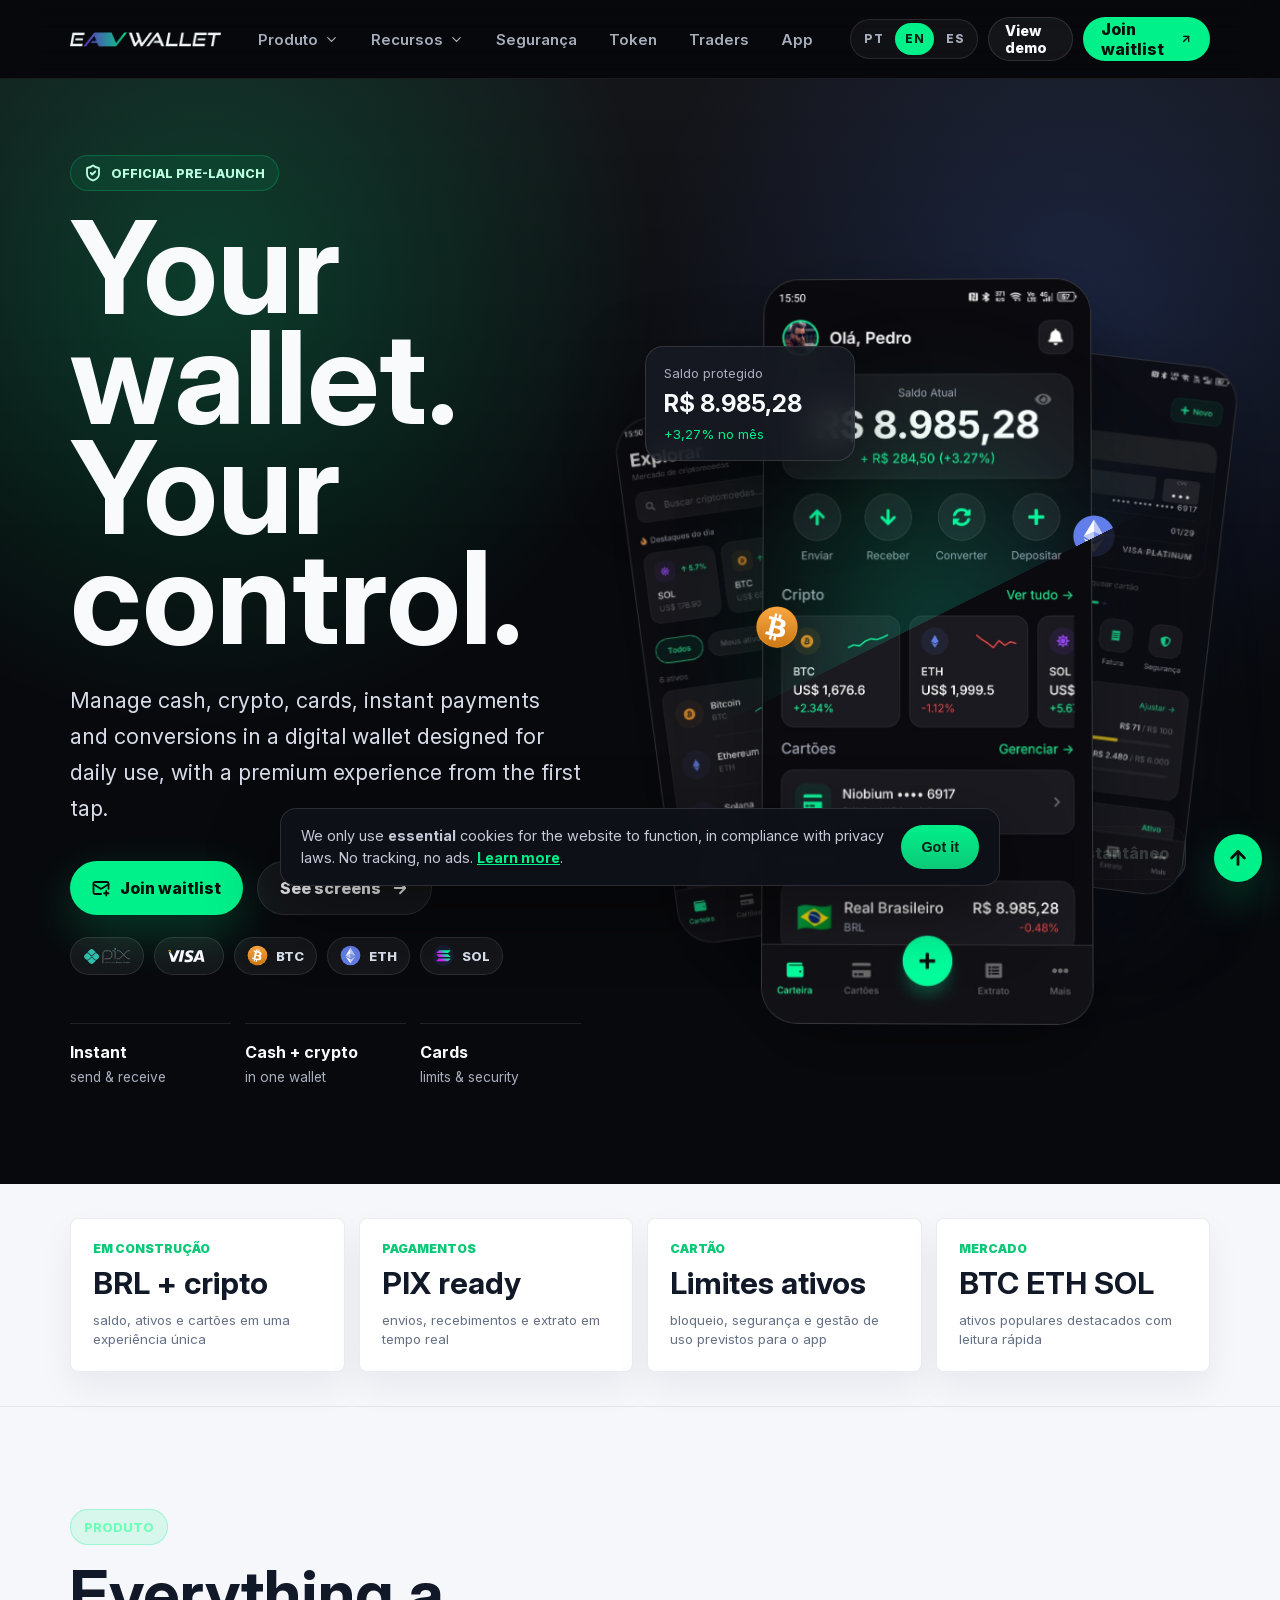
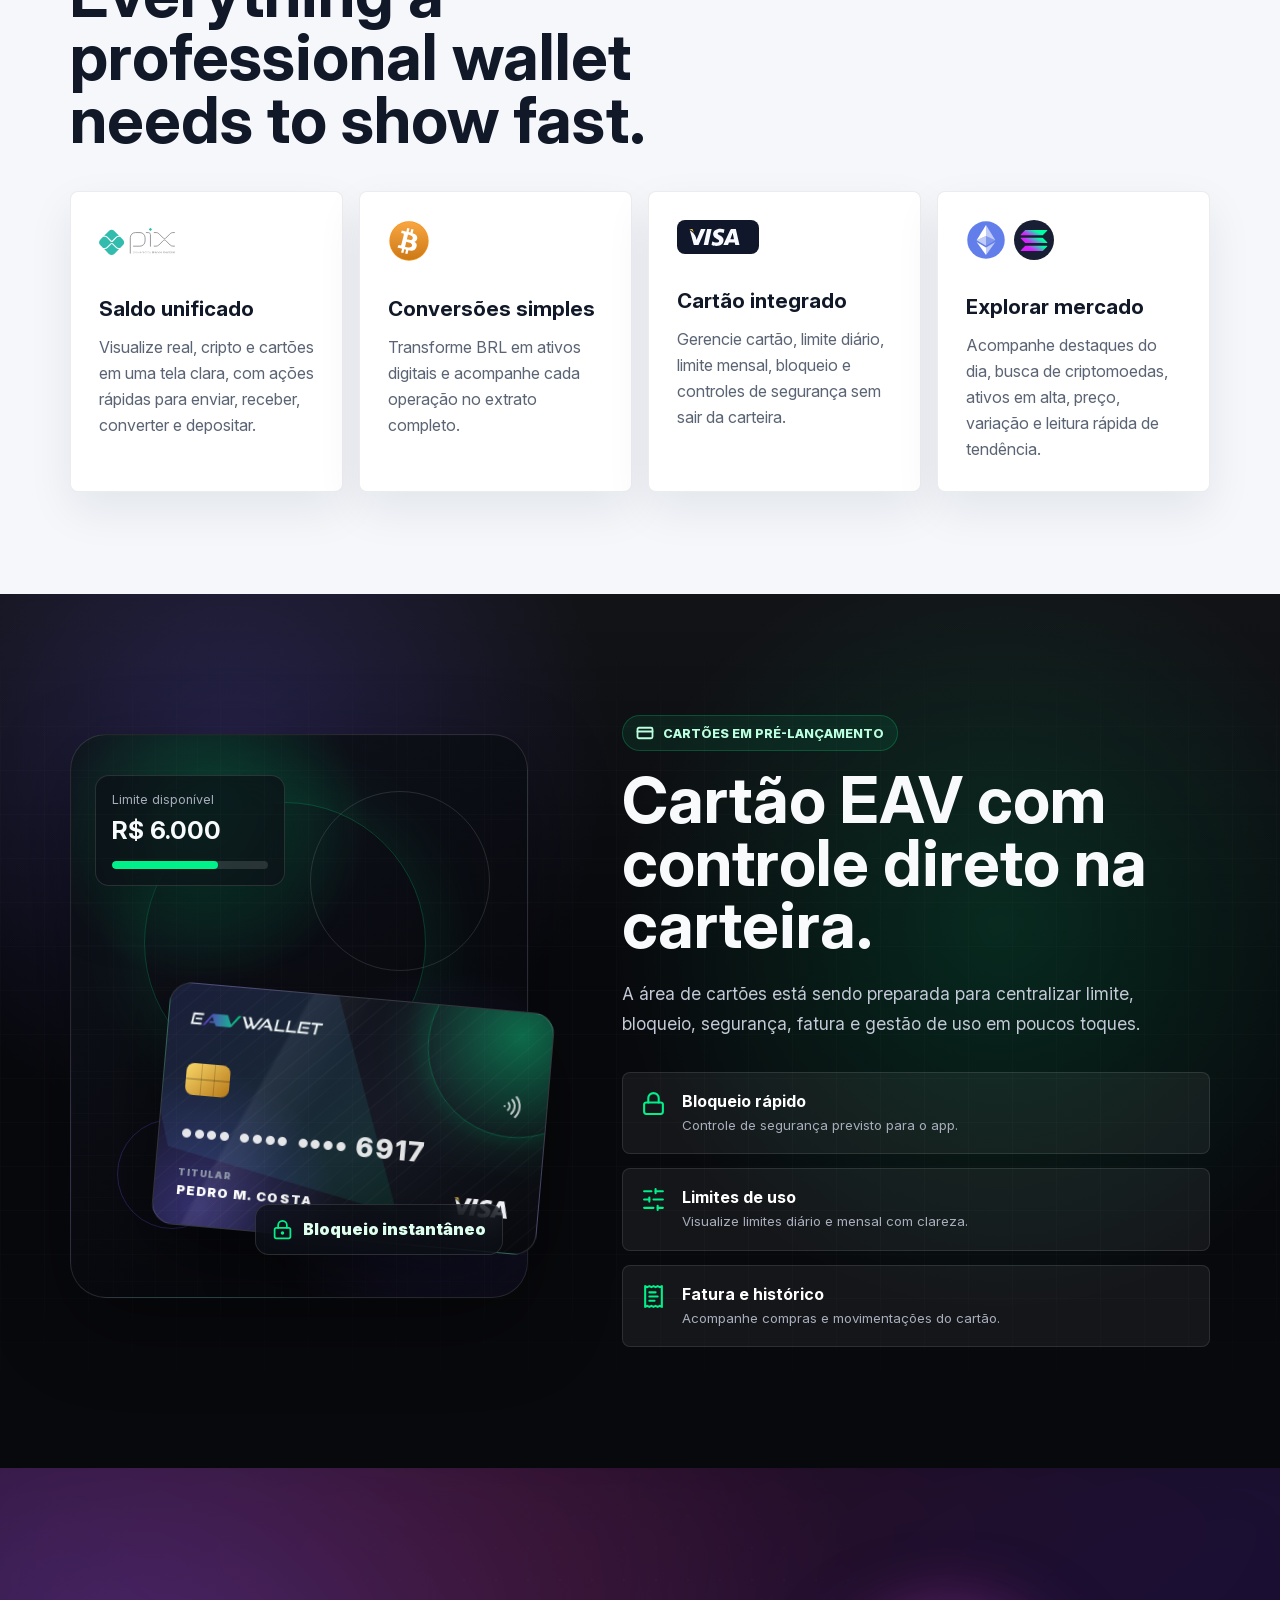
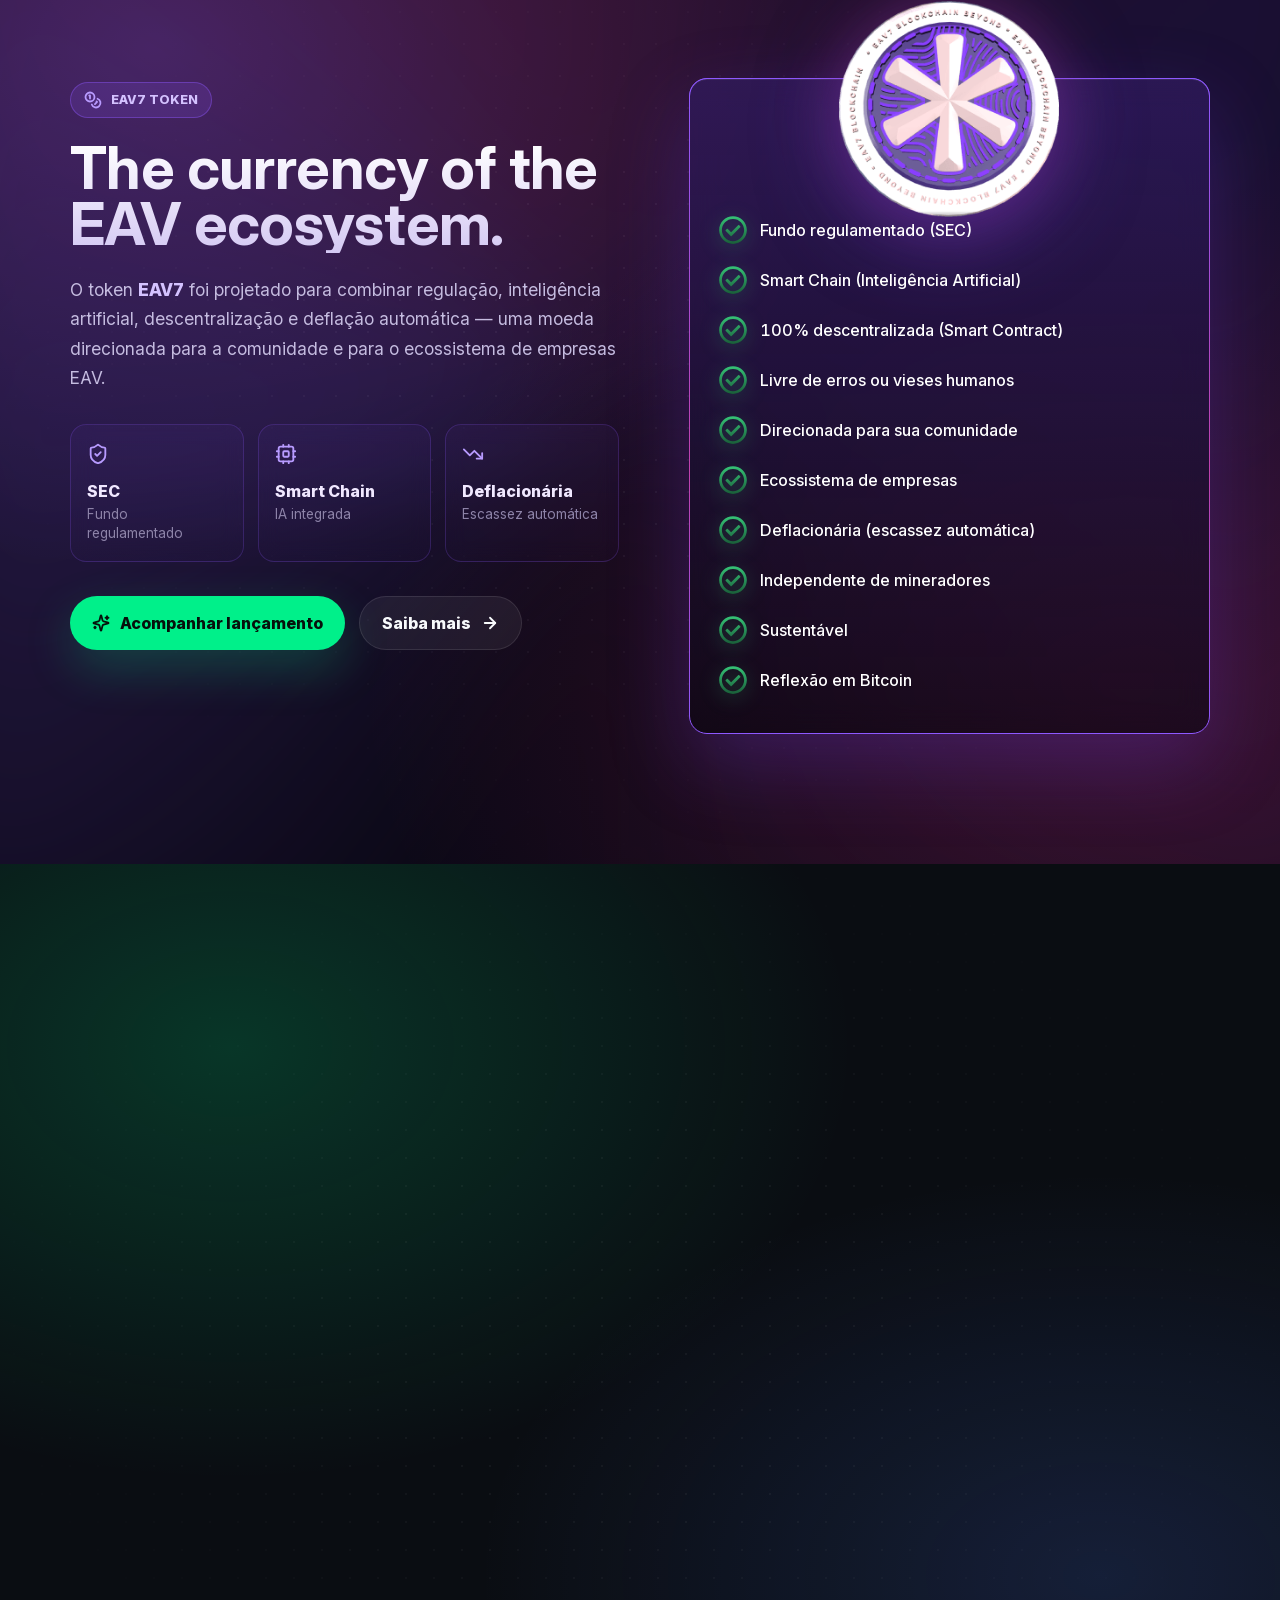
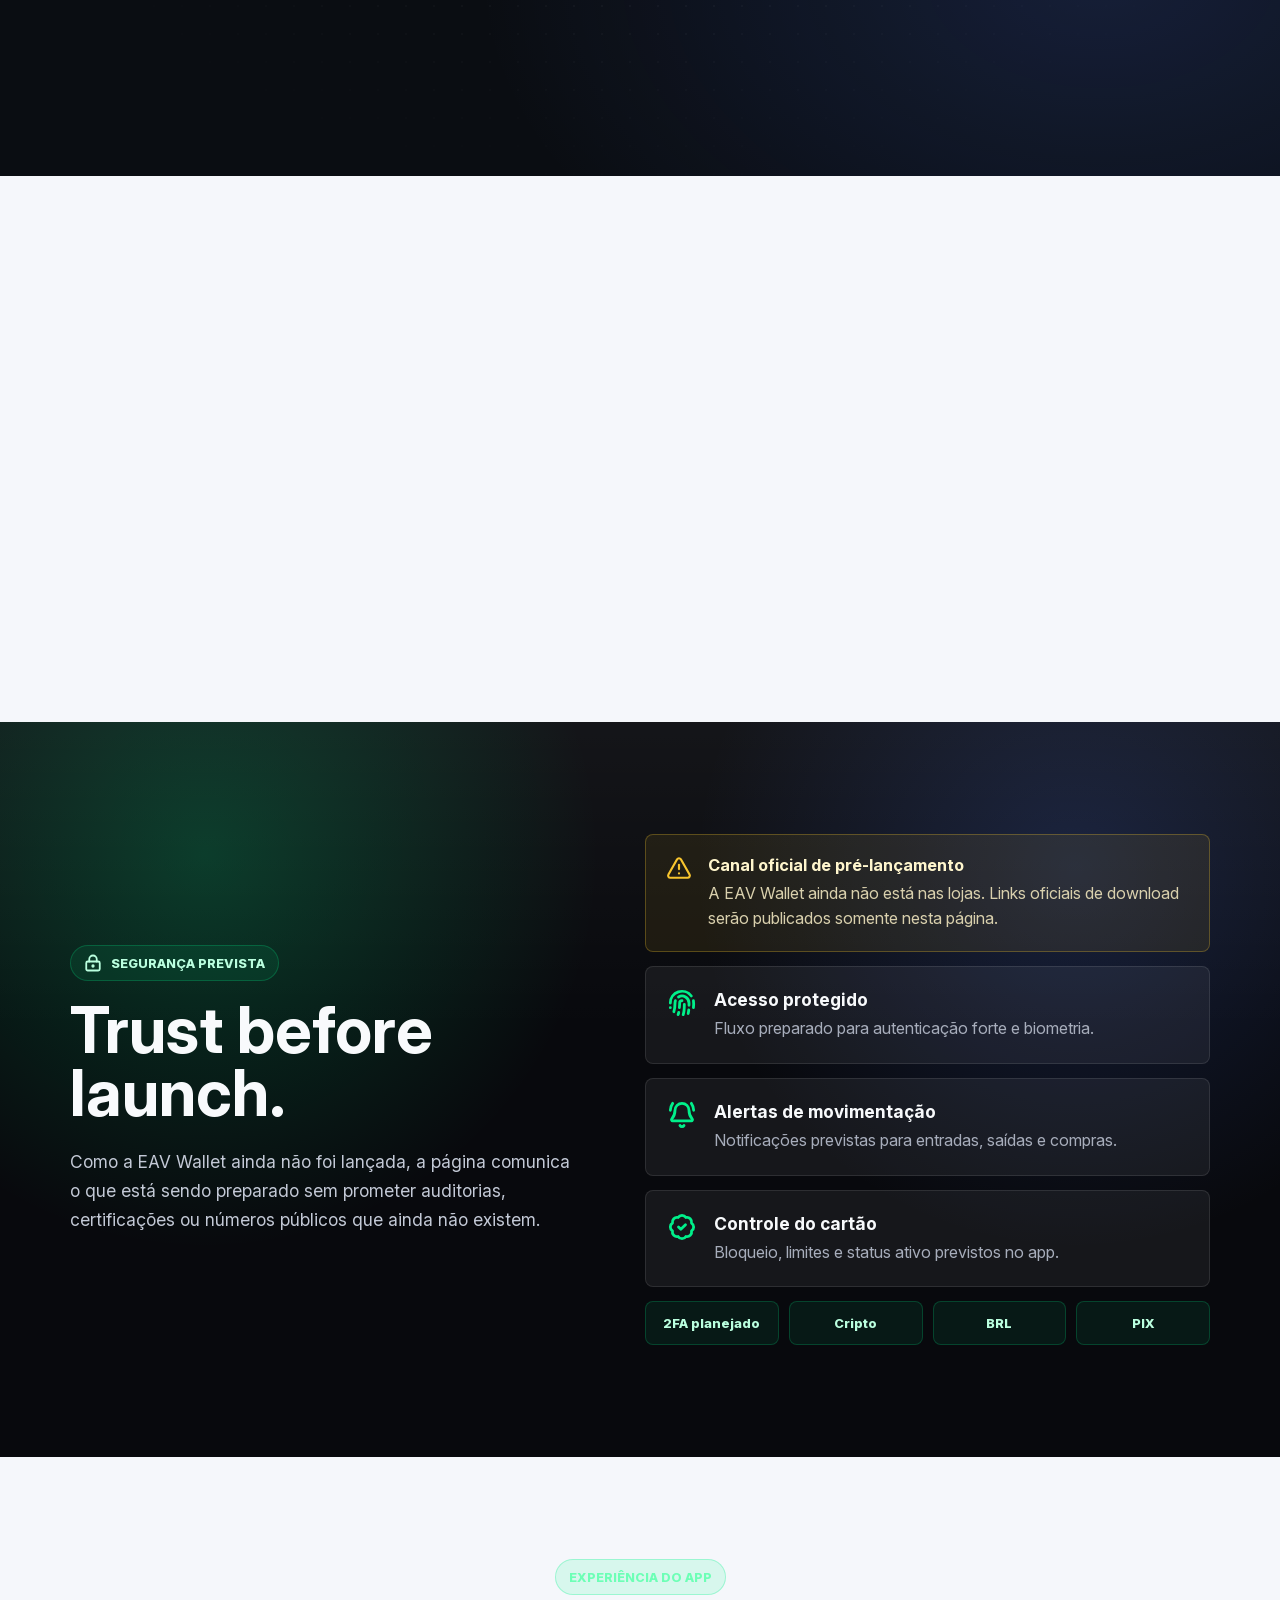
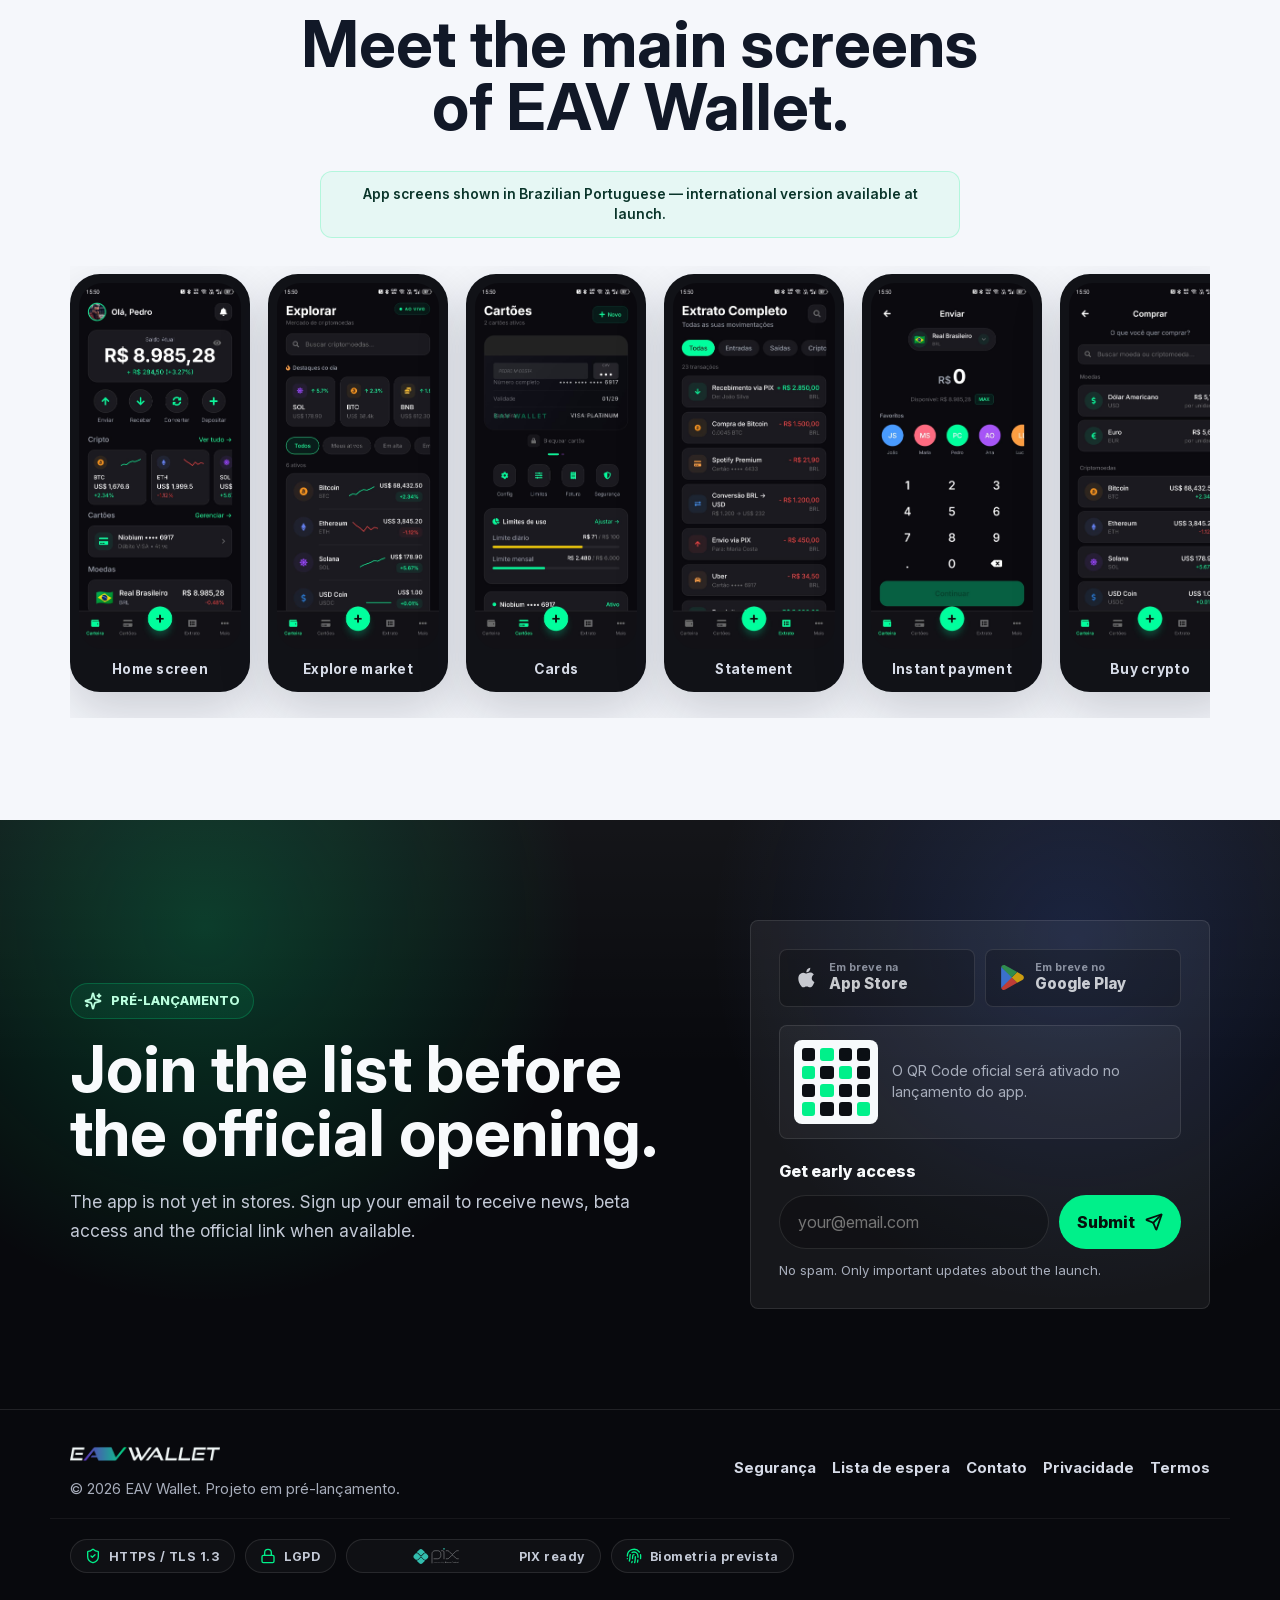
==== index.html @ 7de7b741 "feat(i18n): adapta screenshots ao trocar idioma Como as screenshots reais do app são fixas em PT-BR," ====
<!doctype html>
<html lang="pt-BR">
  <head>
    <meta charset="UTF-8" />
    <meta name="viewport" content="width=device-width, initial-scale=1.0" />
    <meta name="theme-color" content="#0a0814" />
    <meta name="color-scheme" content="dark" />
    <title>EAV Wallet | Carteira digital em pré-lançamento</title>
    <meta
      name="description"
      content="EAV Wallet está em pré-lançamento e combina saldo em real, cripto, cartões, PIX, conversão e extrato em uma experiência segura e profissional."
    />
    <link rel="canonical" href="https://maykesantos98.github.io/site-eavwallet/" />

    <!-- Open Graph (WhatsApp, LinkedIn, Facebook) -->
    <meta property="og:type" content="website" />
    <meta property="og:locale" content="pt_BR" />
    <meta property="og:site_name" content="EAV Wallet" />
    <meta property="og:title" content="EAV Wallet | Carteira digital em pré-lançamento" />
    <meta property="og:description" content="Combine BRL, cripto, cartões, PIX e conversões em uma carteira digital pensada para uso diário. Entre na lista de espera." />
    <meta property="og:url" content="https://maykesantos98.github.io/site-eavwallet/" />
    <meta property="og:image" content="https://maykesantos98.github.io/site-eavwallet/og-image.jpg" />
    <meta property="og:image:width" content="1200" />
    <meta property="og:image:height" content="630" />
    <meta property="og:image:alt" content="EAV Wallet — pré-lançamento oficial" />

    <!-- Twitter Card -->
    <meta name="twitter:card" content="summary_large_image" />
    <meta name="twitter:title" content="EAV Wallet | Carteira digital em pré-lançamento" />
    <meta name="twitter:description" content="BRL, cripto, cartões, PIX e conversões em uma carteira digital. Entre na lista de espera." />
    <meta name="twitter:image" content="https://maykesantos98.github.io/site-eavwallet/og-image.jpg" />

    <!-- Icons & PWA -->
    <link rel="icon" type="image/svg+xml" href="favicon.svg" />
    <link rel="apple-touch-icon" href="wallet/eav-token.png" />
    <link rel="manifest" href="manifest.json" />

    <!-- Fonts (self-hosted) -->
    <link rel="preload" as="font" type="font/woff2" href="fonts/InterVariable.woff2" crossorigin />
    <link rel="stylesheet" href="styles.css" />

    <!-- Performance hints -->
    <link rel="preload" as="image" href="wallet/1.jpeg" fetchpriority="high" />
    <link rel="preconnect" href="https://formsubmit.co" />

    <!-- Structured Data -->
    <script type="application/ld+json">
    {
      "@context": "https://schema.org",
      "@graph": [
        {
          "@type": "Organization",
          "@id": "https://maykesantos98.github.io/site-eavwallet/#organization",
          "name": "EAV Wallet",
          "url": "https://maykesantos98.github.io/site-eavwallet/",
          "logo": "https://maykesantos98.github.io/site-eavwallet/wallet/logo.png",
          "email": "contato@eav7.com",
          "description": "Carteira digital com BRL, cripto, cartões e PIX em pré-lançamento."
        },
        {
          "@type": "WebSite",
          "@id": "https://maykesantos98.github.io/site-eavwallet/#website",
          "url": "https://maykesantos98.github.io/site-eavwallet/",
          "name": "EAV Wallet",
          "inLanguage": "pt-BR",
          "publisher": { "@id": "https://maykesantos98.github.io/site-eavwallet/#organization" }
        },
        {
          "@type": "WebPage",
          "@id": "https://maykesantos98.github.io/site-eavwallet/#webpage",
          "url": "https://maykesantos98.github.io/site-eavwallet/",
          "name": "EAV Wallet | Carteira digital em pré-lançamento",
          "isPartOf": { "@id": "https://maykesantos98.github.io/site-eavwallet/#website" },
          "inLanguage": "pt-BR"
        }
      ]
    }
    </script>
  </head>
  <body>
    <a class="skip-link" href="#top" data-i18n="skip.content">Pular para o conteúdo</a>
    <header class="site-header">
      <nav class="nav shell" aria-label="Navegação principal">
        <a class="brand" href="#top" aria-label="EAV Wallet">
          <img src="wallet/logo.png" alt="EAV Wallet" />
        </a>
        <div class="nav-links" data-nav-menu>
          <div class="nav-group">
            <button class="nav-trigger" type="button" aria-expanded="false">
              Produto
              <i data-lucide="chevron-down" aria-hidden="true"></i>
            </button>
            <div class="nav-dropdown">
              <a href="#produto">
                <i data-lucide="wallet-cards" aria-hidden="true"></i>
                <span><strong>Carteira</strong><small>BRL, cripto e ações rápidas</small></span>
              </a>
              <a href="#app">
                <i data-lucide="smartphone" aria-hidden="true"></i>
                <span><strong>App mobile</strong><small>Telas reais da experiência</small></span>
              </a>
              <a href="#explorar">
                <i data-lucide="search" aria-hidden="true"></i>
                <span><strong>Explorar</strong><small>Mercado cripto e ativos em alta</small></span>
              </a>
              <a href="#baixar">
                <i data-lucide="download" aria-hidden="true"></i>
                <span><strong>Lista de espera</strong><small>Receba o acesso assim que abrir</small></span>
              </a>
            </div>
          </div>
          <div class="nav-group">
            <button class="nav-trigger" type="button" aria-expanded="false">
              Recursos
              <i data-lucide="chevron-down" aria-hidden="true"></i>
            </button>
            <div class="nav-dropdown">
              <a href="#seguranca">
                <i data-lucide="shield-check" aria-hidden="true"></i>
                <span><strong>Segurança</strong><small>Controle, alertas e proteção</small></span>
              </a>
              <a href="#produto">
                <i data-lucide="repeat-2" aria-hidden="true"></i>
                <span><strong>Conversão</strong><small>Troque BRL e cripto com clareza</small></span>
              </a>
              <a href="#cartoes">
                <i data-lucide="credit-card" aria-hidden="true"></i>
                <span><strong>Cartões</strong><small>Limites, bloqueio e gestão</small></span>
              </a>
            </div>
          </div>
          <a href="#seguranca">Segurança</a>
          <a href="#token">Token</a>
          <a href="#traders">Traders</a>
          <a href="#app">App</a>
        </div>
        <div class="nav-actions">
          <div class="lang-switch" role="group" aria-label="Idioma">
            <button type="button" data-lang-switch="pt">PT</button>
            <button type="button" data-lang-switch="en">EN</button>
            <button type="button" data-lang-switch="es">ES</button>
          </div>
          <a class="nav-login" href="#app" data-i18n="nav.demo">Ver demo</a>
          <a class="nav-cta" href="#baixar">
            <span data-i18n="nav.cta">Entrar na lista</span>
            <i data-lucide="arrow-up-right" aria-hidden="true"></i>
          </a>
          <button class="mobile-menu-button" type="button" aria-label="Abrir menu" aria-expanded="false" data-mobile-menu-button>
            <i data-lucide="menu" aria-hidden="true"></i>
          </button>
        </div>
      </nav>
      <div class="mobile-backdrop" data-mobile-backdrop aria-hidden="true"></div>
      <aside class="mobile-panel" data-mobile-panel aria-label="Menu principal">
        <div class="mobile-section">
          <span class="mobile-label">Produto</span>
          <a href="#produto">
            <i data-lucide="wallet-cards" aria-hidden="true"></i>
            <span><strong>Carteira</strong><small>BRL, cripto e ações rápidas</small></span>
          </a>
          <a href="#app">
            <i data-lucide="smartphone" aria-hidden="true"></i>
            <span><strong>App mobile</strong><small>Telas reais da experiência</small></span>
          </a>
          <a href="#explorar">
            <i data-lucide="search" aria-hidden="true"></i>
            <span><strong>Explorar</strong><small>Mercado cripto e ativos em alta</small></span>
          </a>
        </div>

        <div class="mobile-section">
          <span class="mobile-label">Recursos</span>
          <a href="#cartoes">
            <i data-lucide="credit-card" aria-hidden="true"></i>
            <span><strong>Cartões</strong><small>Limite, bloqueio e controle</small></span>
          </a>
          <a href="#token">
            <i data-lucide="coins" aria-hidden="true"></i>
            <span><strong>Token EAV7</strong><small>Moeda do ecossistema</small></span>
          </a>
          <a href="#traders">
            <i data-lucide="candlestick-chart" aria-hidden="true"></i>
            <span><strong>Para traders</strong><small>Mercado e leitura rápida</small></span>
          </a>
          <a href="#seguranca">
            <i data-lucide="shield-check" aria-hidden="true"></i>
            <span><strong>Segurança</strong><small>Controle e alertas</small></span>
          </a>
        </div>

        <a class="mobile-cta" href="#baixar">
          <i data-lucide="mail-plus" aria-hidden="true"></i>
          <span data-i18n="nav.cta">Entrar na lista de espera</span>
        </a>
        <div class="lang-switch lang-switch-mobile" role="group" aria-label="Idioma">
          <button type="button" data-lang-switch="pt">Português</button>
          <button type="button" data-lang-switch="en">English</button>
          <button type="button" data-lang-switch="es">Español</button>
        </div>
      </aside>
    </header>

    <main id="top">
      <section class="hero section-band">
        <div class="shell hero-grid">
          <div class="hero-copy reveal">
            <span class="eyebrow">
              <i data-lucide="shield-check" aria-hidden="true"></i>
              <span data-i18n="hero.eyebrow">Pré-lançamento oficial</span>
            </span>
            <h1 data-i18n="hero.title">Sua carteira. Seu controle.</h1>
            <p class="hero-lead" data-i18n="hero.lead">
              Controle real, cripto, cartão, PIX e conversões em uma carteira
              digital pensada para uso diário, com experiência premium desde o
              primeiro toque.
            </p>
            <div class="hero-actions">
              <a class="button primary" href="#baixar">
                <i data-lucide="mail-plus" aria-hidden="true"></i>
                <span data-i18n="hero.cta.primary">Entrar na lista</span>
              </a>
              <a class="button secondary" href="#app">
                <span data-i18n="hero.cta.secondary">Ver telas</span>
                <i data-lucide="arrow-right" aria-hidden="true"></i>
              </a>
            </div>
            <div class="official-strip" aria-label="Ícones de recursos">
              <span class="logo-only" aria-label="PIX"><img src="wallet/icons/pix.svg" alt="" /></span>
              <span class="logo-only" aria-label="VISA"><img src="wallet/icons/visa.svg" alt="" /></span>
              <span><img src="wallet/icons/bitcoin.svg" alt="" /> BTC</span>
              <span><img src="wallet/icons/ethereum.svg" alt="" /> ETH</span>
              <span><img src="wallet/icons/solana.svg" alt="" /> SOL</span>
            </div>
            <div class="trust-row" aria-label="Destaques">
              <div>
                <strong data-i18n="trust.pix.title">PIX</strong>
                <span data-i18n="trust.pix.desc">envio e recebimento</span>
              </div>
              <div>
                <strong data-i18n="trust.brl.title">BRL + cripto</strong>
                <span data-i18n="trust.brl.desc">em uma carteira</span>
              </div>
              <div>
                <strong data-i18n="trust.card.title">Cartão</strong>
                <span data-i18n="trust.card.desc">limites e segurança</span>
              </div>
            </div>
          </div>

          <div class="hero-visual reveal" aria-label="Prévia do aplicativo">
            <div class="phone-stack">
              <figure class="phone phone-main">
                <img src="wallet/1.jpeg" alt="Tela inicial da EAV Wallet" width="709" height="1600" fetchpriority="high" decoding="async" data-i18n-attr="alt:alt.hero.main" />
              </figure>
              <figure class="phone phone-side top">
                <img src="wallet/2.jpeg" alt="Tela de cartões da EAV Wallet" width="709" height="1600" decoding="async" data-i18n-attr="alt:alt.hero.cards" />
              </figure>
              <figure class="phone phone-side bottom">
                <img src="wallet/8.jpeg" alt="Tela Explorar mercado de criptomoedas da EAV Wallet" width="709" height="1600" decoding="async" data-i18n-attr="alt:alt.hero.explore" />
              </figure>
            </div>
            <div class="floating-card balance-card">
              <span>Saldo protegido</span>
              <strong class="count-money" data-value="8985.28">R$ 8.985,28</strong>
              <small>+3,27% no mês</small>
            </div>
            <div class="floating-card pix-card">
              <img src="wallet/icons/pix.svg" alt="" />
              <span>PIX instantâneo</span>
            </div>
            <div class="coin-orbit" aria-hidden="true">
              <img class="coin btc" src="wallet/icons/bitcoin.svg" alt="" />
              <img class="coin eth" src="wallet/icons/ethereum.svg" alt="" />
              <img class="coin sol" src="wallet/icons/solana.svg" alt="" />
            </div>
          </div>
        </div>
      </section>

      <section class="proof-section" aria-label="Visão do produto">
        <div class="shell proof-grid">
          <div class="proof-item reveal">
            <span>Em construção</span>
            <strong>BRL + cripto</strong>
            <small>saldo, ativos e cartões em uma experiência única</small>
          </div>
          <div class="proof-item reveal">
            <span>Pagamentos</span>
            <strong>PIX ready</strong>
            <small>envios, recebimentos e extrato em tempo real</small>
          </div>
          <div class="proof-item reveal">
            <span>Cartão</span>
            <strong>Limites ativos</strong>
            <small>bloqueio, segurança e gestão de uso previstos para o app</small>
          </div>
          <div class="proof-item reveal">
            <span>Mercado</span>
            <strong>BTC ETH SOL</strong>
            <small>ativos populares destacados com leitura rápida</small>
          </div>
        </div>
      </section>

      <section id="produto" class="product-section">
        <div class="shell">
          <div class="section-heading reveal">
            <span class="eyebrow muted">Produto</span>
            <h2 data-i18n="product.title">Tudo que uma wallet profissional precisa mostrar rápido.</h2>
          </div>
          <div class="feature-grid">
            <article class="feature-card reveal">
              <img class="feature-icon" src="wallet/icons/pix.svg" alt="" />
              <h3>Saldo unificado</h3>
              <p>Visualize real, cripto e cartões em uma tela clara, com ações rápidas para enviar, receber, converter e depositar.</p>
            </article>
            <article class="feature-card reveal">
              <img class="feature-icon" src="wallet/icons/bitcoin.svg" alt="" />
              <h3>Conversões simples</h3>
              <p>Transforme BRL em ativos digitais e acompanhe cada operação no extrato completo.</p>
            </article>
            <article class="feature-card reveal">
              <img class="feature-icon wide" src="wallet/icons/visa.svg" alt="" />
              <h3>Cartão integrado</h3>
              <p>Gerencie cartão, limite diário, limite mensal, bloqueio e controles de segurança sem sair da carteira.</p>
            </article>
            <article class="feature-card reveal" id="explorar">
              <div class="mini-coin-row" aria-hidden="true">
                <img src="wallet/icons/ethereum.svg" alt="" />
                <img src="wallet/icons/solana.svg" alt="" />
              </div>
              <h3>Explorar mercado</h3>
              <p>Acompanhe destaques do dia, busca de criptomoedas, ativos em alta, preço, variação e leitura rápida de tendência.</p>
            </article>
          </div>
        </div>
      </section>

      <section id="cartoes" class="cards-section section-band">
        <div class="shell cards-grid">
          <div class="cards-visual reveal" aria-label="Prévia da área de cartões">
            <div class="cards-art" aria-hidden="true">
              <div class="cards-orbit one"></div>
              <div class="cards-orbit two"></div>
              <div class="limit-panel">
                <span>Limite disponível</span>
                <strong>R$ 6.000</strong>
                <div><i style="width: 68%"></i></div>
              </div>
              <div class="security-panel-mini">
                <i data-lucide="lock-keyhole" aria-hidden="true"></i>
                <span>Bloqueio instantâneo</span>
              </div>
            </div>
            <div class="card-preview" aria-hidden="true">
              <div class="card-sheen"></div>
              <div class="card-brand-row">
                <img src="wallet/logo.png" alt="" />
              </div>
              <div class="card-middle">
                <div class="card-chip"></div>
                <i data-lucide="wifi" aria-hidden="true"></i>
              </div>
              <div class="card-number">••••  ••••  ••••  6917</div>
              <div class="card-bottom">
                <span>
                  <small>TITULAR</small>
                  PEDRO M. COSTA
                </span>
                <img src="wallet/icons/visa.svg" alt="" />
              </div>
            </div>
          </div>
          <div class="cards-copy reveal">
            <span class="eyebrow">
              <i data-lucide="credit-card" aria-hidden="true"></i>
              Cartões em pré-lançamento
            </span>
            <h2>Cartão EAV com controle direto na carteira.</h2>
            <p>
              A área de cartões está sendo preparada para centralizar limite,
              bloqueio, segurança, fatura e gestão de uso em poucos toques.
            </p>
            <div class="cards-feature-list">
              <div>
                <i data-lucide="lock" aria-hidden="true"></i>
                <span><strong>Bloqueio rápido</strong><small>Controle de segurança previsto para o app.</small></span>
              </div>
              <div>
                <i data-lucide="sliders-horizontal" aria-hidden="true"></i>
                <span><strong>Limites de uso</strong><small>Visualize limites diário e mensal com clareza.</small></span>
              </div>
              <div>
                <i data-lucide="receipt-text" aria-hidden="true"></i>
                <span><strong>Fatura e histórico</strong><small>Acompanhe compras e movimentações do cartão.</small></span>
              </div>
            </div>
          </div>
        </div>
      </section>

      <section id="token" class="token-section">
        <div class="token-aurora" aria-hidden="true"></div>
        <div class="shell token-grid">
          <div class="token-copy reveal">
            <span class="eyebrow token-eyebrow">
              <i data-lucide="coins" aria-hidden="true"></i>
              <span data-i18n="token.eyebrow">Token EAV7</span>
            </span>
            <h2 data-i18n="token.title">A moeda do ecossistema EAV.</h2>
            <p>
              O token <strong>EAV7</strong> foi projetado para combinar regulação,
              inteligência artificial, descentralização e deflação automática —
              uma moeda direcionada para a comunidade e para o ecossistema de
              empresas EAV.
            </p>
            <div class="token-stats">
              <div>
                <i data-lucide="shield-check" aria-hidden="true"></i>
                <strong>SEC</strong>
                <span>Fundo regulamentado</span>
              </div>
              <div>
                <i data-lucide="cpu" aria-hidden="true"></i>
                <strong>Smart Chain</strong>
                <span>IA integrada</span>
              </div>
              <div>
                <i data-lucide="trending-down" aria-hidden="true"></i>
                <strong>Deflacionária</strong>
                <span>Escassez automática</span>
              </div>
            </div>
            <div class="token-actions">
              <a class="button primary" href="#baixar">
                <i data-lucide="sparkles" aria-hidden="true"></i>
                Acompanhar lançamento
              </a>
              <a class="button secondary token-secondary" href="#produto">
                Saiba mais
                <i data-lucide="arrow-right" aria-hidden="true"></i>
              </a>
            </div>
          </div>

          <div class="token-card reveal" aria-label="Características do token EAV7">
            <div class="token-card-glow" aria-hidden="true"></div>
            <div class="token-coin-wrap">
              <div class="token-coin-halo" aria-hidden="true"></div>
              <img class="token-coin" src="wallet/eav-token.png" alt="Moeda EAV7" width="502" height="494" loading="lazy" decoding="async" />
            </div>
            <ul class="token-features">
              <li><img src="wallet/icons/check-token.svg" alt="" width="30" height="30" /><span>Fundo regulamentado (SEC)</span></li>
              <li><img src="wallet/icons/check-token.svg" alt="" width="30" height="30" /><span>Smart Chain (Inteligência Artificial)</span></li>
              <li><img src="wallet/icons/check-token.svg" alt="" width="30" height="30" /><span>100% descentralizada (Smart Contract)</span></li>
              <li><img src="wallet/icons/check-token.svg" alt="" width="30" height="30" /><span>Livre de erros ou vieses humanos</span></li>
              <li><img src="wallet/icons/check-token.svg" alt="" width="30" height="30" /><span>Direcionada para sua comunidade</span></li>
              <li><img src="wallet/icons/check-token.svg" alt="" width="30" height="30" /><span>Ecossistema de empresas</span></li>
              <li><img src="wallet/icons/check-token.svg" alt="" width="30" height="30" /><span>Deflacionária (escassez automática)</span></li>
              <li><img src="wallet/icons/check-token.svg" alt="" width="30" height="30" /><span>Independente de mineradores</span></li>
              <li><img src="wallet/icons/check-token.svg" alt="" width="30" height="30" /><span>Sustentável</span></li>
              <li><img src="wallet/icons/check-token.svg" alt="" width="30" height="30" /><span>Reflexão em Bitcoin</span></li>
            </ul>
          </div>
        </div>
      </section>

      <section id="traders" class="traders-section">
        <div class="shell traders-grid">
          <div class="traders-copy reveal">
            <span class="eyebrow muted">
              <i data-lucide="candlestick-chart" aria-hidden="true"></i>
              Para traders
            </span>
            <h2 data-i18n="traders.title">Mercado cripto com leitura rápida.</h2>
            <p>
              A tela Explorar foi pensada para quem precisa acompanhar ativos,
              variações e destaques do dia sem sair da carteira.
            </p>
            <div class="trader-tools">
              <div>
                <i data-lucide="search" aria-hidden="true"></i>
                <strong>Busca de ativos</strong>
                <span>Encontre criptomoedas e pares com agilidade.</span>
              </div>
              <div>
                <i data-lucide="flame" aria-hidden="true"></i>
                <strong>Destaques do dia</strong>
                <span>Veja rapidamente os ativos em evidência.</span>
              </div>
              <div>
                <i data-lucide="activity" aria-hidden="true"></i>
                <strong>Variação e tendência</strong>
                <span>Preço, percentual e mini gráficos na mesma tela.</span>
              </div>
            </div>
          </div>
          <div class="traders-visual reveal" aria-label="Tela de trading BTC/USDT da EAV Wallet">
            <div class="trade-glow" aria-hidden="true"></div>
            <figure class="trade-phone">
              <img src="wallet/eav-trade.jpg" alt="Tela Trade BTC/USDT do app EAV Wallet com gráfico de candles, livro de ofertas e ativos" width="720" height="1625" loading="lazy" decoding="async" data-i18n-attr="alt:alt.trade" />
            </figure>
            <div class="trade-float trade-live" aria-label="Cotação ao vivo">
              <div class="trade-live-head">
                <span class="pulse-dot" aria-hidden="true"></span>
                AO VIVO
              </div>
              <strong>BTC / USDT</strong>
              <small>US$ 68.420,17</small>
              <em>
                <i data-lucide="trending-up" aria-hidden="true"></i>
                +2,34% · 24h
              </em>
            </div>
            <div class="trade-float trade-pct" aria-label="Tendência Solana">
              <div class="trade-spark" aria-hidden="true">
                <svg viewBox="0 0 80 28" preserveAspectRatio="none" xmlns="http://www.w3.org/2000/svg">
                  <path d="M0,22 L10,18 L20,20 L30,12 L40,16 L50,8 L60,10 L70,4 L80,6" fill="none" stroke="#00f08a" stroke-width="2" stroke-linecap="round" stroke-linejoin="round" />
                </svg>
              </div>
              <strong>SOL</strong>
              <small>+5,72%</small>
            </div>
            <div class="trade-float trade-book" aria-hidden="true">
              <span class="trade-book-label">Livro de ofertas</span>
              <ul>
                <li><span>6.985,38</span><b>0,000</b></li>
                <li class="ask"><span>6.832,30</span><b>0,000</b></li>
                <li class="bid"><span>6.889,00</span><b>100,00</b></li>
                <li class="bid"><span>8.985,28</span><b>50,00</b></li>
              </ul>
            </div>
          </div>
        </div>
      </section>

      <section class="assets-section">
        <div class="shell assets-grid">
          <div class="section-heading reveal">
            <span class="eyebrow muted">Uma plataforma</span>
            <h2>Dinheiro, cripto e cartão no mesmo fluxo.</h2>
            <p>
              Inspirada nas melhores wallets globais, a página mostra onde a
              EAV Wallet está sendo preparada para atuar: receber, enviar,
              converter, acompanhar e proteger.
            </p>
          </div>
          <div class="asset-matrix-wrap reveal">
          <div class="asset-matrix" aria-label="Recursos por ativo">
            <div class="matrix-row matrix-head">
              <span>Ativo</span>
              <span>Receber</span>
              <span>Enviar</span>
              <span>Converter</span>
              <span>Extrato</span>
            </div>
            <div class="matrix-row">
              <span><img src="wallet/icons/pix.svg" alt="" /> BRL / PIX</span>
              <i data-lucide="check" aria-hidden="true"></i>
              <i data-lucide="check" aria-hidden="true"></i>
              <i data-lucide="check" aria-hidden="true"></i>
              <i data-lucide="check" aria-hidden="true"></i>
            </div>
            <div class="matrix-row">
              <span><img src="wallet/icons/bitcoin.svg" alt="" /> Bitcoin</span>
              <i data-lucide="check" aria-hidden="true"></i>
              <i data-lucide="check" aria-hidden="true"></i>
              <i data-lucide="check" aria-hidden="true"></i>
              <i data-lucide="check" aria-hidden="true"></i>
            </div>
            <div class="matrix-row">
              <span><img src="wallet/icons/ethereum.svg" alt="" /> Ethereum</span>
              <i data-lucide="check" aria-hidden="true"></i>
              <i data-lucide="check" aria-hidden="true"></i>
              <i data-lucide="check" aria-hidden="true"></i>
              <i data-lucide="check" aria-hidden="true"></i>
            </div>
            <div class="matrix-row">
              <span><img src="wallet/icons/solana.svg" alt="" /> Solana</span>
              <i data-lucide="check" aria-hidden="true"></i>
              <i data-lucide="check" aria-hidden="true"></i>
              <i data-lucide="check" aria-hidden="true"></i>
              <i data-lucide="minus" aria-hidden="true"></i>
            </div>
          </div>
          </div>
        </div>
      </section>

      <section id="seguranca" class="security-section section-band">
        <div class="shell security-grid">
          <div class="section-heading reveal">
            <span class="eyebrow">
              <i data-lucide="lock-keyhole" aria-hidden="true"></i>
              Segurança prevista
            </span>
            <h2 data-i18n="security.title">Confiança antes do lançamento.</h2>
            <p>
              Como a EAV Wallet ainda não foi lançada, a página comunica o que
              está sendo preparado sem prometer auditorias, certificações ou
              números públicos que ainda não existem.
            </p>
          </div>
          <div class="security-panel reveal">
            <div class="security-alert">
              <i data-lucide="triangle-alert" aria-hidden="true"></i>
              <div>
                <strong>Canal oficial de pré-lançamento</strong>
                <span>A EAV Wallet ainda não está nas lojas. Links oficiais de download serão publicados somente nesta página.</span>
              </div>
            </div>
            <div class="security-item">
              <i data-lucide="fingerprint" aria-hidden="true"></i>
              <div>
                <strong>Acesso protegido</strong>
                <span>Fluxo preparado para autenticação forte e biometria.</span>
              </div>
            </div>
            <div class="security-item">
              <i data-lucide="bell-ring" aria-hidden="true"></i>
              <div>
                <strong>Alertas de movimentação</strong>
                <span>Notificações previstas para entradas, saídas e compras.</span>
              </div>
            </div>
            <div class="security-item">
              <i data-lucide="badge-check" aria-hidden="true"></i>
              <div>
                <strong>Controle do cartão</strong>
                <span>Bloqueio, limites e status ativo previstos no app.</span>
              </div>
            </div>
            <div class="compliance-row" aria-label="Selos visuais">
              <span>2FA planejado</span>
              <span>Cripto</span>
              <span>BRL</span>
              <span>PIX</span>
            </div>
          </div>
        </div>
      </section>

      <section id="app" class="app-section">
        <div class="shell">
          <div class="section-heading centered reveal">
            <span class="eyebrow muted">Experiência do app</span>
            <h2 data-i18n="app.title">Conheça as principais telas da EAV Wallet.</h2>
          </div>
          <p class="lang-disclaimer" data-i18n="lang.disclaimer">Telas do app exibidas em português brasileiro — versão internacional disponível no lançamento.</p>
          <div class="screen-rail" aria-label="Galeria de telas da EAV Wallet">
            <figure class="screen-card reveal">
              <img src="wallet/1.jpeg" alt="Tela inicial" width="709" height="1600" loading="lazy" decoding="async" data-i18n-attr="alt:alt.hero.main" />
              <figcaption data-i18n="screen.home">Tela inicial</figcaption>
            </figure>
            <figure class="screen-card reveal">
              <img src="wallet/8.jpeg" alt="Explorar mercado" width="709" height="1600" loading="lazy" decoding="async" data-i18n-attr="alt:alt.hero.explore" />
              <figcaption data-i18n="screen.explore">Explorar mercado</figcaption>
            </figure>
            <figure class="screen-card reveal">
              <img src="wallet/2.jpeg" alt="Cartões" width="709" height="1600" loading="lazy" decoding="async" data-i18n-attr="alt:alt.hero.cards" />
              <figcaption data-i18n="screen.cards">Cartões</figcaption>
            </figure>
            <figure class="screen-card reveal">
              <img src="wallet/3.jpeg" alt="Extrato" width="709" height="1600" loading="lazy" decoding="async" />
              <figcaption data-i18n="screen.statement">Extrato</figcaption>
            </figure>
            <figure class="screen-card reveal">
              <img src="wallet/5.jpeg" alt="Envio via PIX" width="709" height="1600" loading="lazy" decoding="async" />
              <figcaption data-i18n="screen.send">Envio via PIX</figcaption>
            </figure>
            <figure class="screen-card reveal">
              <img src="wallet/6.jpeg" alt="Compra de criptomoedas" width="709" height="1600" loading="lazy" decoding="async" />
              <figcaption data-i18n="screen.buy">Compra de criptomoedas</figcaption>
            </figure>
          </div>
        </div>
      </section>

      <section id="baixar" class="download-section section-band">
        <div class="shell download-grid">
          <div class="download-copy reveal">
            <span class="eyebrow">
              <i data-lucide="sparkles" aria-hidden="true"></i>
              Pré-lançamento
            </span>
            <h2 data-i18n="download.title">Entre na lista antes da abertura oficial.</h2>
            <p data-i18n="download.lead">
              O app ainda não está nas lojas. Cadastre seu e-mail para receber
              novidades, abertura de testes e o link oficial quando estiver
              disponível.
            </p>
          </div>
          <form class="waitlist reveal" action="https://formsubmit.co/contato@eav7.com" method="POST">
            <input type="hidden" name="_subject" value="Nova inscrição na lista de espera EAV Wallet" />
            <input type="hidden" name="_captcha" value="false" />
            <input type="hidden" name="_template" value="table" />
            <input type="hidden" name="_next" value="https://maykesantos98.github.io/site-eavwallet/?subscribed=1" />
            <div class="store-buttons" aria-label="Lojas de aplicativos">
              <div class="store-button is-disabled" aria-disabled="true">
                <img src="wallet/icons/apple.svg" alt="" />
                <span>
                  <small>Em breve na</small>
                  App Store
                </span>
              </div>
              <div class="store-button is-disabled" aria-disabled="true">
                <img src="wallet/icons/google-play.svg" alt="" />
                <span>
                  <small>Em breve no</small>
                  Google Play
                </span>
              </div>
            </div>
            <div class="qr-block" aria-label="QR Code demonstrativo">
              <div class="qr-grid">
                <span></span><span></span><span></span><span></span>
                <span></span><span></span><span></span><span></span>
                <span></span><span></span><span></span><span></span>
                <span></span><span></span><span></span><span></span>
              </div>
              <p>O QR Code oficial será ativado no lançamento do app.</p>
            </div>
            <label for="email" data-i18n="form.label">Receba o acesso antecipado</label>
            <div class="input-row">
              <input id="email" name="email" type="email" placeholder="seu@email.com" required data-i18n-attr="placeholder:form.placeholder" />
              <button type="submit">
                <span data-i18n="form.submit">Enviar</span>
                <i data-lucide="send" aria-hidden="true"></i>
              </button>
            </div>
            <p class="launch-note" data-i18n="form.note">Sem spam. Apenas atualizações importantes sobre o lançamento.</p>
          </form>
        </div>
      </section>
    </main>

    <footer class="footer">
      <div class="shell footer-inner">
        <div class="footer-brand">
          <img src="wallet/logo.png" alt="EAV Wallet" />
          <span>© 2026 EAV Wallet. Projeto em pré-lançamento.</span>
        </div>
        <nav class="footer-links" aria-label="Links institucionais">
          <a href="#seguranca">Segurança</a>
          <a href="#baixar">Lista de espera</a>
          <a href="mailto:contato@eav7.com">Contato</a>
          <a href="privacy.html">Privacidade</a>
          <a href="terms.html">Termos</a>
        </nav>
      </div>
      <div class="shell footer-trust" aria-label="Compromissos de segurança e conformidade">
        <span class="trust-tag"><i data-lucide="shield-check" aria-hidden="true"></i> HTTPS / TLS 1.3</span>
        <span class="trust-tag"><i data-lucide="lock" aria-hidden="true"></i> LGPD</span>
        <span class="trust-tag"><img src="wallet/icons/pix.svg" alt="" /> PIX ready</span>
        <span class="trust-tag"><i data-lucide="fingerprint" aria-hidden="true"></i> Biometria prevista</span>
      </div>
    </footer>

    <div class="cookie-banner" data-cookie-banner role="dialog" aria-label="Aviso de cookies" hidden>
      <p>
        <span data-i18n="cookie.text">Usamos apenas cookies <strong>essenciais</strong> para o funcionamento do site, conforme a LGPD. Sem rastreamento, sem publicidade.</span>
        <a href="privacy.html" data-i18n="cookie.learn">Saiba mais</a>.
      </p>
      <button type="button" class="cookie-accept" data-cookie-accept data-i18n="cookie.accept">Entendi</button>
    </div>

    <a class="back-home" href="#top" aria-label="Voltar para o início">
      <i data-lucide="arrow-up" aria-hidden="true"></i>
    </a>

    <script src="lucide.min.js" defer></script>
    <script src="script.js" defer></script>
    <script>
      if ("serviceWorker" in navigator) {
        window.addEventListener("load", () => {
          navigator.serviceWorker.register("sw.js").catch(() => {});
        });
      }
    </script>
  </body>
</html>
---- styles.css ----
@font-face {
  font-family: "Inter";
  font-style: normal;
  font-weight: 100 900;
  font-display: swap;
  src: url("fonts/InterVariable.woff2") format("woff2-variations"),
       url("fonts/InterVariable.woff2") format("woff2");
}

:root {
  --bg: #08090d;
  --panel: #15171f;
  --panel-2: #1f222d;
  --text: #f8fafc;
  --muted: #a7adbb;
  --line: rgba(255, 255, 255, 0.1);
  --green: #00f08a;
  --green-2: #0cc978;
  --blue: #4f7cff;
  --violet: #6f5cff;
  --yellow: #f8c52e;
  --red: #ff5a67;
  --shadow: 0 28px 80px rgba(0, 0, 0, 0.38);
}

* {
  box-sizing: border-box;
}

html {
  scroll-behavior: smooth;
  overflow-x: hidden;
}

body {
  margin: 0;
  font-family: Inter, system-ui, -apple-system, BlinkMacSystemFont, "Segoe UI", sans-serif;
  background: var(--bg);
  color: var(--text);
  letter-spacing: 0;
  overflow-x: hidden;
}

a {
  color: inherit;
  text-decoration: none;
}

img {
  display: block;
  max-width: 100%;
}

a:focus-visible,
button:focus-visible,
input:focus-visible,
[role="button"]:focus-visible {
  outline: 3px solid var(--green);
  outline-offset: 3px;
  border-radius: 6px;
}

.skip-link {
  position: absolute;
  top: -100px;
  left: 12px;
  z-index: 200;
  padding: 12px 18px;
  border-radius: 10px;
  background: var(--green);
  color: #082316;
  font-weight: 800;
  text-decoration: none;
  transition: top 180ms ease;
}

.skip-link:focus-visible {
  top: 12px;
  outline: 3px solid #fff;
  outline-offset: 2px;
}

.lang-switch {
  display: inline-flex;
  align-items: center;
  gap: 2px;
  padding: 3px;
  border-radius: 999px;
  border: 1px solid rgba(255, 255, 255, 0.1);
  background: rgba(255, 255, 255, 0.04);
}

.lang-switch button {
  min-width: 38px;
  height: 32px;
  padding: 0 10px;
  border: 0;
  border-radius: 999px;
  background: transparent;
  color: var(--muted);
  font: inherit;
  font-size: 0.74rem;
  font-weight: 800;
  letter-spacing: 0.04em;
  cursor: pointer;
  transition: background 180ms ease, color 180ms ease;
}

.lang-switch button:hover {
  color: var(--text);
}

.lang-switch button.is-active {
  background: var(--green);
  color: #082316;
}

.lang-disclaimer {
  display: none;
  max-width: 640px;
  margin: -10px auto 28px;
  padding: 12px 18px;
  border: 1px solid rgba(0, 240, 138, 0.22);
  border-radius: 12px;
  background: rgba(0, 240, 138, 0.06);
  color: #0a352a;
  font-size: 0.86rem;
  text-align: center;
  font-weight: 600;
  line-height: 1.5;
}

html:not([lang^="pt"]) .lang-disclaimer {
  display: block;
}

.screen-card figcaption {
  margin-top: 12px;
  padding: 0 4px 6px;
  text-align: center;
  font-size: 0.86rem;
  font-weight: 700;
  color: #d7dce8;
  letter-spacing: 0.02em;
}

@media (max-width: 980px) {
  .lang-switch:not(.lang-switch-mobile) {
    display: none;
  }
  .lang-switch-mobile {
    display: grid;
    grid-template-columns: repeat(3, minmax(0, 1fr));
    gap: 6px;
    padding: 6px;
    margin-top: 6px;
  }
  .lang-switch-mobile button {
    height: 44px;
    font-size: 0.86rem;
  }
}

.shell {
  width: 100%;
  max-width: 1180px;
  padding: 0 20px;
  margin: 0 auto;
}

main,
header,
footer,
section {
  width: 100%;
  max-width: 100%;
}

.site-header {
  position: sticky;
  top: 0;
  z-index: 50;
  border-bottom: 1px solid rgba(255, 255, 255, 0.08);
  background: rgba(8, 9, 13, 0.76);
  backdrop-filter: blur(18px);
}

.nav {
  min-height: 78px;
  display: flex;
  align-items: center;
  justify-content: space-between;
  gap: 24px;
}

.brand img {
  width: 180px;
  height: auto;
}

.nav-links {
  display: flex;
  align-items: center;
  gap: 6px;
  color: var(--muted);
  font-size: 0.94rem;
  font-weight: 600;
}

.nav-links > a,
.nav-trigger {
  display: inline-flex;
  align-items: center;
  gap: 6px;
  min-height: 42px;
  padding: 0 13px;
  border: 0;
  border-radius: 999px;
  color: var(--muted);
  background: transparent;
  font: inherit;
  cursor: pointer;
  transition: color 180ms ease, background 180ms ease;
}

.nav-links > a:hover,
.nav-trigger:hover,
.nav-group.is-open .nav-trigger {
  color: var(--text);
  background: rgba(255, 255, 255, 0.07);
}

.nav-trigger svg {
  width: 15px;
  height: 15px;
  transition: transform 180ms ease;
}

.nav-group {
  position: relative;
}

.nav-group.is-open .nav-trigger svg {
  transform: rotate(180deg);
}

.nav-dropdown {
  position: absolute;
  top: calc(100% + 12px);
  left: 0;
  width: 330px;
  padding: 10px;
  border: 1px solid rgba(255, 255, 255, 0.12);
  border-radius: 14px;
  background: rgba(15, 17, 24, 0.96);
  box-shadow: 0 24px 70px rgba(0, 0, 0, 0.42);
  backdrop-filter: blur(20px);
  opacity: 0;
  visibility: hidden;
  transform: translateY(8px) scale(0.98);
  transform-origin: top left;
  transition: opacity 180ms ease, visibility 180ms ease, transform 180ms ease;
}

.nav-group:hover .nav-dropdown,
.nav-group.is-open .nav-dropdown {
  opacity: 1;
  visibility: visible;
  transform: translateY(0) scale(1);
}

.nav-dropdown a {
  display: flex;
  gap: 12px;
  padding: 13px;
  border-radius: 10px;
  color: var(--text);
  transition: background 180ms ease, transform 180ms ease;
}

.nav-dropdown a:hover {
  background: rgba(0, 240, 138, 0.08);
  transform: translateX(3px);
}

.nav-dropdown svg {
  flex: 0 0 auto;
  width: 22px;
  height: 22px;
  color: var(--green);
}

.nav-dropdown span {
  display: grid;
  gap: 4px;
}

.nav-dropdown strong {
  font-size: 0.92rem;
}

.nav-dropdown small {
  color: var(--muted);
  font-size: 0.8rem;
  line-height: 1.35;
}

.nav-actions {
  display: flex;
  align-items: center;
  gap: 10px;
}

.nav-cta,
.button,
.waitlist button {
  display: inline-flex;
  align-items: center;
  justify-content: center;
  gap: 10px;
  border: 0;
  border-radius: 999px;
  font: inherit;
  font-weight: 800;
  cursor: pointer;
  transition: transform 180ms ease, border-color 180ms ease, background 180ms ease;
}

.nav-cta {
  min-height: 44px;
  padding: 0 18px;
  color: #06110c;
  background: var(--green);
}

.nav-login {
  display: inline-flex;
  align-items: center;
  justify-content: center;
  min-height: 44px;
  padding: 0 16px;
  border: 1px solid rgba(255, 255, 255, 0.12);
  border-radius: 999px;
  color: var(--text);
  background: rgba(255, 255, 255, 0.055);
  font-size: 0.9rem;
  font-weight: 800;
  transition: transform 180ms ease, border-color 180ms ease;
}

.nav-login:hover {
  transform: translateY(-2px);
  border-color: rgba(0, 240, 138, 0.35);
}

.mobile-menu-button {
  display: none;
  width: 44px;
  height: 44px;
  border: 1px solid rgba(255, 255, 255, 0.12);
  border-radius: 999px;
  color: var(--text);
  background: rgba(255, 255, 255, 0.055);
}

.mobile-menu-button svg {
  width: 21px;
  height: 21px;
}

.mobile-panel {
  display: none;
}

.button {
  min-height: 54px;
  padding: 0 22px;
}

.button.primary {
  color: #06110c;
  background: var(--green);
  box-shadow: 0 18px 48px rgba(0, 240, 138, 0.22);
}

.button.secondary {
  color: var(--text);
  border: 1px solid var(--line);
  background: rgba(255, 255, 255, 0.06);
}

.nav-cta:hover,
.button:hover,
.waitlist button:hover {
  transform: translateY(-2px);
}

.nav-cta svg,
.button svg,
.eyebrow svg,
.waitlist svg,
.feature-card svg,
.security-item svg {
  width: 18px;
  height: 18px;
  stroke-width: 2.4;
}

.section-band {
  position: relative;
  overflow: hidden;
}

.hero {
  min-height: calc(100vh - 78px);
  display: flex;
  align-items: center;
  padding: 76px 0 96px;
}

.hero::before,
.security-section::before,
.download-section::before {
  content: "";
  position: absolute;
  inset: 0;
  pointer-events: none;
  background:
    radial-gradient(circle at 16% 18%, rgba(0, 240, 138, 0.2), transparent 32%),
    radial-gradient(circle at 84% 20%, rgba(79, 124, 255, 0.18), transparent 31%),
    linear-gradient(180deg, rgba(255, 255, 255, 0.05), transparent 42%);
}

.hero-grid,
.security-grid,
.download-grid {
  position: relative;
  display: grid;
  grid-template-columns: minmax(0, 0.95fr) minmax(420px, 1.05fr);
  align-items: center;
  gap: 64px;
}

.eyebrow {
  display: inline-flex;
  align-items: center;
  gap: 9px;
  width: fit-content;
  min-height: 36px;
  padding: 0 13px;
  border: 1px solid rgba(0, 240, 138, 0.22);
  border-radius: 999px;
  color: #baffdf;
  background: rgba(0, 240, 138, 0.08);
  font-size: 0.78rem;
  font-weight: 800;
  text-transform: uppercase;
}

.eyebrow.muted {
  color: #6dffb6;
  background: rgba(0, 240, 138, 0.12);
  border-color: rgba(0, 240, 138, 0.28);
}

.subscribed-toast {
  position: fixed;
  left: 50%;
  bottom: 30px;
  z-index: 80;
  display: inline-flex;
  align-items: center;
  gap: 10px;
  padding: 14px 22px;
  border: 1px solid rgba(0, 240, 138, 0.4);
  border-radius: 999px;
  background: linear-gradient(180deg, rgba(0, 240, 138, 0.18), rgba(0, 240, 138, 0.08));
  backdrop-filter: blur(20px);
  color: #d6ffec;
  font-weight: 700;
  box-shadow: 0 20px 50px rgba(0, 240, 138, 0.25);
  transform: translateX(-50%) translateY(40px);
  opacity: 0;
  transition: transform 360ms cubic-bezier(0.22, 1, 0.36, 1), opacity 360ms ease;
}

.subscribed-toast.is-visible {
  transform: translateX(-50%) translateY(0);
  opacity: 1;
}

.subscribed-toast svg {
  width: 20px;
  height: 20px;
  color: var(--green);
}

.footer-trust {
  display: flex;
  flex-wrap: wrap;
  gap: 10px;
  margin-top: 20px;
  padding-top: 20px;
  border-top: 1px solid rgba(255, 255, 255, 0.06);
}

.trust-tag {
  display: inline-flex;
  align-items: center;
  gap: 8px;
  padding: 8px 14px;
  border: 1px solid rgba(255, 255, 255, 0.1);
  border-radius: 999px;
  background: rgba(255, 255, 255, 0.03);
  color: #c3c9d6;
  font-size: 0.78rem;
  font-weight: 700;
  letter-spacing: 0.04em;
}

.trust-tag svg,
.trust-tag img {
  width: 16px;
  height: 16px;
  color: var(--green);
}

.cookie-banner {
  position: fixed;
  left: 14px;
  right: 14px;
  bottom: 14px;
  z-index: 90;
  display: flex;
  align-items: center;
  justify-content: space-between;
  gap: 16px;
  max-width: 720px;
  margin: 0 auto;
  padding: 16px 20px;
  border: 1px solid rgba(255, 255, 255, 0.12);
  border-radius: 16px;
  background: rgba(15, 17, 24, 0.96);
  backdrop-filter: blur(20px);
  box-shadow: 0 24px 70px rgba(0, 0, 0, 0.45);
  opacity: 0;
  transform: translateY(20px);
  transition: opacity 320ms ease, transform 320ms cubic-bezier(0.22, 1, 0.36, 1);
}

.cookie-banner.is-visible {
  opacity: 1;
  transform: translateY(0);
}

.cookie-banner p {
  margin: 0;
  color: #c3c9d6;
  font-size: 0.9rem;
  line-height: 1.5;
}

.cookie-banner a {
  color: var(--green);
  text-decoration: underline;
  font-weight: 700;
}

.cookie-accept {
  flex-shrink: 0;
  min-height: 44px;
  padding: 0 20px;
  border: 0;
  border-radius: 999px;
  background: linear-gradient(180deg, var(--green), var(--green-2));
  color: #082316;
  font-weight: 800;
  font-size: 0.9rem;
  cursor: pointer;
  transition: transform 180ms ease, box-shadow 180ms ease;
}

.cookie-accept:hover {
  transform: translateY(-1px);
  box-shadow: 0 12px 28px rgba(0, 240, 138, 0.3);
}

@media (max-width: 680px) {
  .cookie-banner {
    flex-direction: column;
    align-items: stretch;
    text-align: center;
  }

  .cookie-banner p {
    font-size: 0.84rem;
  }

  .footer-trust {
    gap: 8px;
  }

  .trust-tag {
    padding: 6px 12px;
    font-size: 0.72rem;
  }
}

.hero h1 {
  margin: 22px 0 0;
  font-size: clamp(4rem, 10vw, 8.7rem);
  line-height: 0.86;
  letter-spacing: 0;
  color: var(--text);
}

.hero-lead {
  max-width: 650px;
  margin: 30px 0 0;
  color: #d7dce8;
  font-size: clamp(1.1rem, 1.8vw, 1.36rem);
  line-height: 1.65;
}

.hero-actions {
  display: flex;
  flex-wrap: wrap;
  gap: 14px;
  margin-top: 34px;
}

.official-strip {
  display: flex;
  flex-wrap: wrap;
  align-items: center;
  gap: 10px;
  margin-top: 22px;
}

.official-strip span {
  display: inline-flex;
  align-items: center;
  gap: 8px;
  min-height: 38px;
  padding: 0 12px;
  border: 1px solid rgba(255, 255, 255, 0.1);
  border-radius: 999px;
  background: rgba(255, 255, 255, 0.055);
  color: #dce3ef;
  font-size: 0.82rem;
  font-weight: 800;
}

.official-strip img {
  width: 21px;
  height: 21px;
  object-fit: contain;
}

.official-strip img[src$="visa.svg"] {
  width: 42px;
}

.official-strip img[src$="pix.svg"] {
  width: 46px;
}

.official-strip .logo-only {
  padding-inline: 13px;
}

.trust-row {
  display: grid;
  grid-template-columns: repeat(3, minmax(0, 1fr));
  gap: 14px;
  margin-top: 48px;
}

.trust-row div {
  border-top: 1px solid var(--line);
  padding-top: 18px;
}

.trust-row strong,
.trust-row span {
  display: block;
}

.trust-row strong {
  font-size: 1rem;
}

.trust-row span {
  margin-top: 6px;
  color: var(--muted);
  font-size: 0.86rem;
  line-height: 1.45;
}

.hero-visual {
  min-height: 690px;
  position: relative;
  transform-style: preserve-3d;
}

.hero-visual::before {
  content: "";
  position: absolute;
  inset: 6% 8%;
  background:
    radial-gradient(ellipse at 50% 50%, rgba(0, 240, 138, 0.22) 0%, transparent 60%),
    radial-gradient(ellipse at 70% 80%, rgba(79, 124, 255, 0.16) 0%, transparent 55%);
  filter: blur(54px);
  pointer-events: none;
  animation: heroGlowDrift 11s ease-in-out infinite alternate;
}

@keyframes heroGlowDrift {
  from { transform: translate3d(-14px, -10px, 0) scale(1); }
  to   { transform: translate3d(14px, 10px, 0) scale(1.05); }
}

.phone-stack {
  position: absolute;
  inset: 0;
  transform:
    perspective(1200px)
    rotateX(calc(var(--tilt-x, 0deg) + var(--scroll-tilt-x, 0deg) + var(--auto-tilt-x, 0deg)))
    rotateY(calc(var(--tilt-y, 0deg) + var(--scroll-tilt-y, 0deg) + var(--auto-tilt-y, 0deg)));
  transition: transform 220ms ease-out;
  will-change: transform;
  animation: phoneStackSway 14s ease-in-out infinite;
}

@keyframes phoneStackSway {
  0%, 100% { --auto-tilt-x: 0deg; --auto-tilt-y: 0deg; }
  25%      { --auto-tilt-x: 2deg; --auto-tilt-y: -3deg; }
  50%      { --auto-tilt-x: -1deg; --auto-tilt-y: 4deg; }
  75%      { --auto-tilt-x: 3deg; --auto-tilt-y: 2deg; }
}

@property --auto-tilt-x {
  syntax: "<angle>";
  inherits: false;
  initial-value: 0deg;
}

@property --auto-tilt-y {
  syntax: "<angle>";
  inherits: false;
  initial-value: 0deg;
}

.phone {
  position: absolute;
  margin: 0;
  overflow: hidden;
  border: 1px solid rgba(255, 255, 255, 0.16);
  border-radius: 36px;
  background: #101116;
  box-shadow: var(--shadow);
}

.phone img {
  width: 100%;
  height: 100%;
  object-fit: cover;
}

.phone::after {
  content: "";
  position: absolute;
  inset: 0;
  border-radius: inherit;
  background: linear-gradient(115deg, transparent 35%, rgba(255, 255, 255, 0.18) 50%, transparent 65%);
  background-size: 240% 100%;
  background-position: 100% 0;
  pointer-events: none;
  mix-blend-mode: screen;
  opacity: 0;
}

.phone-main {
  z-index: 3;
  width: min(330px, 56vw);
  aspect-ratio: 709 / 1600;
  left: 50%;
  top: 0;
  transform: translateX(-50%);
  animation: floatMain 6s ease-in-out infinite;
}

.phone-main::after {
  animation: phoneShine 6.5s ease-in-out 800ms infinite;
}

@keyframes phoneShine {
  0%, 60%, 100% {
    background-position: 100% 0;
    opacity: 0;
  }
  10% { opacity: 0.9; }
  35% {
    background-position: -10% 0;
    opacity: 0;
  }
}

.phone-side {
  width: min(235px, 41vw);
  aspect-ratio: 709 / 1600;
  opacity: 0.82;
  filter: saturate(0.9);
  will-change: transform;
}

.phone-side.top {
  right: 0;
  top: 78px;
  transform: rotate(7deg);
  animation: floatSideTop 7.5s ease-in-out 400ms infinite;
}

.phone-side.bottom {
  left: 0;
  bottom: 34px;
  transform: rotate(-8deg);
  animation: floatSideBottom 8s ease-in-out 1200ms infinite;
}

@keyframes floatSideTop {
  0%, 100% { transform: rotate(7deg) translateY(0); }
  50%      { transform: rotate(8deg) translateY(-12px); }
}

@keyframes floatSideBottom {
  0%, 100% { transform: rotate(-8deg) translateY(0); }
  50%      { transform: rotate(-9deg) translateY(10px); }
}

.floating-card {
  position: absolute;
  z-index: 5;
  border: 1px solid rgba(255, 255, 255, 0.12);
  border-radius: 18px;
  background: rgba(24, 27, 36, 0.82);
  box-shadow: var(--shadow);
  backdrop-filter: blur(16px);
  transition: transform 220ms ease-out, box-shadow 320ms ease;
  will-change: transform;
}

.floating-card:hover {
  box-shadow: 0 26px 70px rgba(0, 240, 138, 0.18), var(--shadow);
}

.balance-card {
  left: 0;
  top: 70px;
  width: 210px;
  padding: 18px;
  transform: translate3d(calc(var(--shift-x, 0px) * -0.6), calc(var(--shift-y, 0px) * -0.6), 0);
  animation: cardFloatLeft 7s ease-in-out 200ms infinite;
}

@keyframes cardFloatLeft {
  0%, 100% { transform: translate3d(calc(var(--shift-x, 0px) * -0.6), calc(var(--shift-y, 0px) * -0.6), 0); }
  50%      { transform: translate3d(calc(var(--shift-x, 0px) * -0.6 - 4px), calc(var(--shift-y, 0px) * -0.6 - 8px), 0); }
}

.balance-card span,
.balance-card small {
  display: block;
  color: var(--muted);
  font-size: 0.82rem;
}

.balance-card strong {
  display: block;
  margin: 8px 0;
  font-size: 1.5rem;
}

.balance-card small {
  color: var(--green);
}

.pix-card {
  right: 24px;
  bottom: 86px;
  display: flex;
  align-items: center;
  gap: 10px;
  padding: 14px 16px;
  color: #dfffee;
  font-weight: 800;
  transform: translate3d(calc(var(--shift-x, 0px) * 0.7), calc(var(--shift-y, 0px) * 0.7), 0);
  animation: cardFloatRight 8s ease-in-out 600ms infinite;
}

@keyframes cardFloatRight {
  0%, 100% { transform: translate3d(calc(var(--shift-x, 0px) * 0.7), calc(var(--shift-y, 0px) * 0.7), 0); }
  50%      { transform: translate3d(calc(var(--shift-x, 0px) * 0.7 + 4px), calc(var(--shift-y, 0px) * 0.7 + 10px), 0); }
}

.pix-card img {
  width: 52px;
  height: 24px;
  object-fit: contain;
}

.coin-orbit {
  position: absolute;
  inset: 68px 28px 56px;
  z-index: 4;
  pointer-events: none;
}

.coin {
  position: absolute;
  width: 44px;
  height: 44px;
  border-radius: 999px;
  box-shadow: 0 18px 46px rgba(0, 0, 0, 0.36);
  will-change: transform;
}

.coin::after {
  content: "";
  position: absolute;
  inset: -6px;
  border-radius: inherit;
  background: radial-gradient(circle, rgba(0, 240, 138, 0.22), transparent 70%);
  filter: blur(8px);
  z-index: -1;
}

.coin.btc {
  left: 16%;
  top: 46%;
  animation: coinDriftBTC 9s ease-in-out -1s infinite;
}

.coin.eth {
  right: 13%;
  top: 30%;
  animation: coinDriftETH 11s ease-in-out -2.6s infinite;
}

.coin.sol {
  right: 21%;
  bottom: 18%;
  animation: coinDriftSOL 8.5s ease-in-out -4.1s infinite;
}

@keyframes coinDriftBTC {
  0%, 100% { transform: translate3d(0, 0, 0) rotate(0deg) scale(1); }
  33%      { transform: translate3d(14px, -22px, 0) rotate(-6deg) scale(1.08); }
  66%      { transform: translate3d(-6px, -10px, 0) rotate(4deg) scale(1.04); }
}

@keyframes coinDriftETH {
  0%, 100% { transform: translate3d(0, 0, 0) rotate(0deg) scale(1); }
  40%      { transform: translate3d(-12px, 18px, 0) rotate(8deg) scale(1.06); }
  70%      { transform: translate3d(8px, 4px, 0) rotate(-3deg) scale(0.96); }
}

@keyframes coinDriftSOL {
  0%, 100% { transform: translate3d(0, 0, 0) rotate(0deg) scale(1); }
  35%      { transform: translate3d(-16px, -14px, 0) rotate(5deg) scale(1.1); }
  72%      { transform: translate3d(10px, -22px, 0) rotate(-7deg) scale(0.94); }
}

.product-section,
.app-section,
.assets-section,
.proof-section {
  padding: 102px 0;
  background: #f5f7fb;
  color: #111827;
}

.proof-section {
  padding: 34px 0;
  border-bottom: 1px solid rgba(17, 24, 39, 0.08);
}

.proof-grid {
  display: grid;
  grid-template-columns: repeat(4, minmax(0, 1fr));
  gap: 14px;
}

.proof-item {
  min-height: 152px;
  padding: 22px;
  border: 1px solid rgba(17, 24, 39, 0.08);
  border-radius: 8px;
  background: #fff;
  box-shadow: 0 16px 36px rgba(15, 23, 42, 0.06);
}

.proof-item span,
.proof-item small {
  display: block;
}

.proof-item span {
  color: var(--green-2);
  font-size: 0.76rem;
  font-weight: 900;
  text-transform: uppercase;
}

.proof-item strong {
  display: block;
  margin-top: 12px;
  font-size: clamp(1.35rem, 2.4vw, 2rem);
  line-height: 1;
  letter-spacing: 0;
}

.proof-item small {
  margin-top: 12px;
  color: #667085;
  line-height: 1.45;
}

.section-heading {
  max-width: 720px;
}

.section-heading.centered {
  margin: 0 auto 42px;
  text-align: center;
}

.section-heading h2 {
  margin: 18px 0 0;
  font-size: clamp(2.2rem, 5vw, 4.8rem);
  line-height: 0.98;
  letter-spacing: 0;
}

.section-heading p {
  margin: 22px 0 0;
  color: #c3c9d6;
  font-size: 1.08rem;
  line-height: 1.7;
}

.product-section .section-heading p,
.assets-section .section-heading p,
.app-section .section-heading p {
  color: #667085;
}

.product-section .section-heading {
  margin-bottom: 40px;
}

.feature-grid {
  display: grid;
  grid-template-columns: repeat(4, minmax(0, 1fr));
  gap: 16px;
}

.feature-card {
  min-height: 280px;
  padding: 28px;
  border: 1px solid rgba(17, 24, 39, 0.08);
  border-radius: 8px;
  background: #fff;
  box-shadow: 0 18px 45px rgba(15, 23, 42, 0.08);
  transition: transform 240ms ease, border-color 240ms ease, box-shadow 240ms ease;
}

.feature-card:hover {
  transform: translateY(-7px);
  border-color: rgba(0, 201, 120, 0.36);
  box-shadow: 0 24px 60px rgba(15, 23, 42, 0.12);
}

.feature-card svg {
  width: 34px;
  height: 34px;
  color: var(--green-2);
}

.feature-icon {
  width: 42px;
  height: 42px;
  object-fit: contain;
}

.feature-icon[src$="pix.svg"] {
  width: 76px;
}

.feature-icon.wide {
  width: 82px;
  height: 34px;
  padding: 7px 10px;
  border-radius: 8px;
  background: #10172b;
}

.mini-coin-row {
  display: flex;
  align-items: center;
  gap: 8px;
}

.mini-coin-row img {
  width: 40px;
  height: 40px;
}

.feature-card h3 {
  margin: 34px 0 0;
  font-size: 1.28rem;
}

.feature-card p {
  margin: 14px 0 0;
  color: #5b6474;
  line-height: 1.62;
}

.security-section {
  padding: 112px 0;
}

.cards-section {
  padding: 112px 0;
  background: #08090d;
}

.cards-section::before {
  content: "";
  position: absolute;
  inset: 0;
  pointer-events: none;
  background:
    radial-gradient(circle at 18% 18%, rgba(111, 92, 255, 0.22), transparent 30%),
    radial-gradient(circle at 78% 38%, rgba(0, 240, 138, 0.14), transparent 34%),
    linear-gradient(180deg, rgba(255, 255, 255, 0.045), transparent 42%);
}

.cards-section::after {
  content: "";
  position: absolute;
  inset: 0;
  pointer-events: none;
  opacity: 0.22;
  background-image:
    linear-gradient(rgba(255, 255, 255, 0.08) 1px, transparent 1px),
    linear-gradient(90deg, rgba(255, 255, 255, 0.08) 1px, transparent 1px);
  background-size: 44px 44px;
  mask-image: linear-gradient(180deg, transparent, #000 18%, #000 74%, transparent);
}

.cards-grid {
  position: relative;
  display: grid;
  grid-template-columns: minmax(360px, 0.9fr) minmax(0, 1.1fr);
  align-items: center;
  gap: 70px;
}

.cards-visual {
  position: relative;
  min-height: 650px;
}

.cards-art {
  position: absolute;
  inset: 28px 24px 58px 0;
  overflow: hidden;
  border: 1px solid rgba(255, 255, 255, 0.12);
  border-radius: 36px;
  background:
    radial-gradient(circle at 30% 16%, rgba(0, 240, 138, 0.26), transparent 28%),
    radial-gradient(circle at 82% 76%, rgba(111, 92, 255, 0.24), transparent 34%),
    linear-gradient(145deg, #11141e, #07080d 68%);
  box-shadow: var(--shadow);
}

.cards-art::before {
  content: "";
  position: absolute;
  inset: 0;
  background-image:
    linear-gradient(rgba(255, 255, 255, 0.07) 1px, transparent 1px),
    linear-gradient(90deg, rgba(255, 255, 255, 0.07) 1px, transparent 1px);
  background-size: 42px 42px;
  opacity: 0.18;
}

.cards-art::after {
  content: "";
  position: absolute;
  left: 16%;
  top: 12%;
  width: 280px;
  height: 280px;
  border: 1px solid rgba(0, 240, 138, 0.22);
  border-radius: 999px;
  box-shadow: 0 0 80px rgba(0, 240, 138, 0.12);
}

.cards-orbit {
  position: absolute;
  border-radius: 999px;
  border: 1px solid rgba(255, 255, 255, 0.12);
}

.cards-orbit.one {
  width: 180px;
  height: 180px;
  right: 8%;
  top: 10%;
}

.cards-orbit.two {
  width: 110px;
  height: 110px;
  left: 10%;
  bottom: 12%;
  border-color: rgba(111, 92, 255, 0.28);
}

.limit-panel,
.security-panel-mini {
  position: absolute;
  z-index: 1;
  border: 1px solid rgba(255, 255, 255, 0.12);
  border-radius: 14px;
  background: rgba(12, 14, 22, 0.72);
  box-shadow: 0 22px 60px rgba(0, 0, 0, 0.32);
  backdrop-filter: blur(16px);
}

.limit-panel {
  left: 24px;
  top: 40px;
  width: 190px;
  padding: 16px;
}

.limit-panel span,
.limit-panel strong {
  display: block;
}

.limit-panel span {
  color: var(--muted);
  font-size: 0.78rem;
}

.limit-panel strong {
  margin-top: 8px;
  font-size: 1.55rem;
}

.limit-panel div {
  height: 8px;
  margin-top: 16px;
  overflow: hidden;
  border-radius: 999px;
  background: rgba(255, 255, 255, 0.12);
}

.limit-panel i {
  display: block;
  height: 100%;
  border-radius: inherit;
  background: var(--green);
}

.security-panel-mini {
  right: 24px;
  bottom: 42px;
  display: flex;
  align-items: center;
  gap: 10px;
  padding: 14px 16px;
  color: #dfffee;
  font-weight: 900;
}

.security-panel-mini svg {
  width: 21px;
  height: 21px;
  color: var(--green);
}

.card-preview {
  position: absolute;
  right: 6px;
  bottom: 116px;
  width: min(386px, 82vw);
  aspect-ratio: 1.586 / 1;
  padding: 20px 22px;
  border: 1px solid rgba(255, 255, 255, 0.16);
  border-radius: 22px;
  color: #f8fafc;
  background:
    radial-gradient(circle at 92% 10%, rgba(0, 240, 138, 0.38), transparent 28%),
    radial-gradient(circle at 12% 92%, rgba(111, 92, 255, 0.34), transparent 34%),
    linear-gradient(135deg, #0c0e16 0%, #171a25 54%, #08090d 100%);
  box-shadow: 0 28px 80px rgba(0, 0, 0, 0.46);
  backdrop-filter: blur(16px);
  transform: rotate(5deg);
  overflow: hidden;
}

.card-preview::before {
  content: "";
  position: absolute;
  inset: 0;
  background:
    linear-gradient(115deg, transparent 0 28%, rgba(255, 255, 255, 0.1) 29%, transparent 43%),
    repeating-linear-gradient(135deg, rgba(255, 255, 255, 0.045) 0 1px, transparent 1px 14px);
  opacity: 0.7;
  pointer-events: none;
}

.card-preview::after {
  content: "";
  position: absolute;
  right: -56px;
  top: -54px;
  width: 178px;
  height: 178px;
  border: 1px solid rgba(0, 240, 138, 0.26);
  border-radius: 999px;
  box-shadow: 0 0 60px rgba(0, 240, 138, 0.18);
}

.card-sheen {
  position: absolute;
  inset: -88px auto auto -56px;
  width: 300px;
  height: 300px;
  background: linear-gradient(135deg, rgba(111, 92, 255, 0.24), rgba(0, 240, 138, 0.12));
  clip-path: polygon(0 12%, 64% 0, 100% 100%, 22% 84%);
  opacity: 0.78;
}

.card-chip {
  width: 44px;
  height: 32px;
  border-radius: 8px;
  background:
    linear-gradient(90deg, transparent 33%, rgba(0, 0, 0, 0.18) 33% 36%, transparent 36% 64%, rgba(0, 0, 0, 0.18) 64% 67%, transparent 67%),
    linear-gradient(0deg, transparent 47%, rgba(0, 0, 0, 0.18) 47% 53%, transparent 53%),
    linear-gradient(135deg, #f8d76a, #b77818);
}

.card-brand-row,
.card-middle,
.card-bottom {
  position: relative;
  z-index: 1;
  display: flex;
  align-items: center;
  justify-content: space-between;
}

.card-brand-row img {
  width: 132px;
  height: auto;
}

.card-middle {
  margin-top: 30px;
}

.card-middle svg {
  width: 24px;
  height: 24px;
  color: rgba(255, 255, 255, 0.72);
  transform: rotate(90deg);
}

.card-number {
  position: relative;
  z-index: 1;
  display: block;
  margin-top: 20px;
  color: rgba(255, 255, 255, 0.88);
  font-size: clamp(1.25rem, 3vw, 1.75rem);
  font-weight: 800;
  letter-spacing: 0.06em;
}

.card-bottom {
  margin-top: 18px;
}

.card-bottom span {
  display: grid;
  gap: 4px;
  color: #fff;
  font-size: 0.82rem;
  font-weight: 900;
  letter-spacing: 0.08em;
}

.card-bottom small {
  color: #8f98aa;
  font-size: 0.58rem;
  font-weight: 900;
}

.card-bottom img {
  width: 62px;
  height: auto;
}

.cards-copy h2 {
  margin: 18px 0 0;
  font-size: clamp(2.35rem, 5vw, 5rem);
  line-height: 0.98;
}

.cards-copy p {
  max-width: 660px;
  margin: 22px 0 0;
  color: #c3c9d6;
  font-size: 1.08rem;
  line-height: 1.7;
}

.cards-feature-list {
  display: grid;
  gap: 14px;
  margin-top: 34px;
}

.cards-feature-list div {
  display: flex;
  gap: 16px;
  align-items: flex-start;
  padding: 18px;
  border: 1px solid rgba(255, 255, 255, 0.1);
  border-radius: 8px;
  background: rgba(255, 255, 255, 0.055);
}

.cards-feature-list svg {
  flex: 0 0 auto;
  width: 25px;
  height: 25px;
  color: var(--green);
}

.cards-feature-list strong,
.cards-feature-list small {
  display: block;
}

.cards-feature-list strong {
  color: #fff;
}

.cards-feature-list small {
  margin-top: 5px;
  color: var(--muted);
  line-height: 1.45;
}

.assets-section {
  padding-top: 0;
}

.token-section {
  position: relative;
  padding: 130px 0;
  background:
    radial-gradient(ellipse at 12% 18%, rgba(142, 89, 255, 0.28), transparent 45%),
    radial-gradient(ellipse at 88% 82%, rgba(242, 41, 91, 0.2), transparent 48%),
    #0a0814;
  color: #ecebf5;
  overflow: hidden;
}

.token-section::before {
  content: "";
  position: absolute;
  inset: 0;
  background-image:
    radial-gradient(circle, rgba(255, 255, 255, 0.05) 1px, transparent 1px);
  background-size: 32px 32px;
  -webkit-mask-image: radial-gradient(ellipse at center, black 25%, transparent 76%);
          mask-image: radial-gradient(ellipse at center, black 25%, transparent 76%);
  pointer-events: none;
}

.token-aurora {
  position: absolute;
  inset: -10%;
  background:
    conic-gradient(
      from 200deg at 50% 50%,
      rgba(142, 89, 255, 0) 0deg,
      rgba(142, 89, 255, 0.22) 60deg,
      rgba(242, 41, 91, 0.18) 140deg,
      rgba(99, 54, 196, 0.22) 220deg,
      rgba(142, 89, 255, 0) 360deg
    );
  filter: blur(80px);
  opacity: 0.85;
  pointer-events: none;
  animation: tokenAuroraSpin 28s linear infinite;
}

@keyframes tokenAuroraSpin {
  to { transform: rotate(360deg); }
}

.token-grid {
  position: relative;
  display: grid;
  grid-template-columns: minmax(0, 1fr) minmax(420px, 0.95fr);
  align-items: center;
  gap: 70px;
}

.token-eyebrow {
  background: rgba(142, 89, 255, 0.16);
  border-color: rgba(142, 89, 255, 0.4);
  color: #d4c2ff;
}

.token-eyebrow svg {
  color: #b89bff;
}

.token-copy h2 {
  margin: 22px 0 0;
  font-size: clamp(2.35rem, 4.6vw, 4.6rem);
  line-height: 0.96;
  letter-spacing: -0.01em;
  background: linear-gradient(180deg, #ffffff 0%, #c8b9f0 130%);
  -webkit-background-clip: text;
          background-clip: text;
  color: transparent;
}

.token-copy h2 + p {
  max-width: 560px;
  margin: 22px 0 0;
  color: #c5bce0;
  font-size: 1.08rem;
  line-height: 1.7;
}

.token-copy p strong {
  color: #d4c2ff;
  font-weight: 800;
}

.token-stats {
  display: grid;
  grid-template-columns: repeat(3, minmax(0, 1fr));
  gap: 14px;
  margin-top: 32px;
}

.token-stats > div {
  position: relative;
  padding: 18px 16px;
  border: 1px solid rgba(142, 89, 255, 0.22);
  border-radius: 16px;
  background: linear-gradient(180deg, rgba(142, 89, 255, 0.06), rgba(142, 89, 255, 0.015));
  backdrop-filter: blur(10px);
}

.token-stats svg {
  width: 22px;
  height: 22px;
  color: #b89bff;
}

.token-stats strong {
  display: block;
  margin-top: 12px;
  font-size: 1rem;
  font-weight: 800;
  color: #f0e8ff;
}

.token-stats span {
  display: block;
  margin-top: 4px;
  color: #8d83a8;
  font-size: 0.84rem;
  line-height: 1.4;
}

.token-actions {
  display: flex;
  flex-wrap: wrap;
  gap: 14px;
  margin-top: 34px;
}

.token-secondary {
  border-color: rgba(255, 255, 255, 0.16);
  background: rgba(255, 255, 255, 0.04);
  color: #ecebf5;
}

.token-secondary:hover {
  background: rgba(255, 255, 255, 0.08);
}

/* === Card replicando o Figma === */
.token-card {
  position: relative;
  padding: 130px 28px 32px;
  margin-top: 80px;
  border-radius: 18px;
  border: 1px solid #8e59ff;
  background:
    linear-gradient(180deg, rgba(99, 54, 196, 0.32) 0%, rgba(242, 41, 91, 0) 100%),
    rgba(8, 6, 16, 0.55);
  backdrop-filter: blur(14px);
  box-shadow:
    0 30px 80px rgba(99, 54, 196, 0.32),
    inset 0 1px 0 rgba(255, 255, 255, 0.08);
}

.token-card-glow {
  position: absolute;
  inset: -1px;
  border-radius: 18px;
  padding: 1px;
  background: linear-gradient(180deg, rgba(142, 89, 255, 0.85), rgba(242, 41, 91, 0.5) 60%, rgba(142, 89, 255, 0.1));
  -webkit-mask:
    linear-gradient(#000 0 0) content-box,
    linear-gradient(#000 0 0);
  -webkit-mask-composite: xor;
          mask-composite: exclude;
  pointer-events: none;
}

.token-coin-wrap {
  position: absolute;
  top: -80px;
  left: 50%;
  transform: translateX(-50%);
  width: 220px;
  height: 220px;
  display: grid;
  place-items: center;
}

.token-coin-halo {
  position: absolute;
  inset: -16%;
  border-radius: 50%;
  background:
    radial-gradient(circle, rgba(142, 89, 255, 0.55) 0%, rgba(242, 41, 91, 0.25) 35%, transparent 65%);
  filter: blur(28px);
  animation: tokenHaloPulse 4.5s ease-in-out infinite;
}

@keyframes tokenHaloPulse {
  0%, 100% { transform: scale(1); opacity: 0.85; }
  50%      { transform: scale(1.12); opacity: 1; }
}

.token-coin {
  position: relative;
  width: 220px;
  height: auto;
  filter: drop-shadow(0 20px 40px rgba(99, 54, 196, 0.55));
  animation: tokenCoinFloat 6s ease-in-out infinite;
  transform-origin: center;
}

@keyframes tokenCoinFloat {
  0%, 100% { transform: translateY(0) rotate(-3deg); }
  50%      { transform: translateY(-10px) rotate(3deg); }
}

.token-features {
  list-style: none;
  margin: 0;
  padding: 0;
  display: grid;
  gap: 8px;
  font-variant-numeric: tabular-nums;
}

.token-features li {
  display: flex;
  align-items: center;
  gap: 12px;
  padding: 6px 6px 6px 0;
  color: #ffffff;
  font-size: 1rem;
  line-height: 1.5;
  font-weight: 500;
  opacity: 1;
  transform: translateX(0);
  transition: opacity 500ms ease, transform 500ms cubic-bezier(0.22, 1, 0.36, 1);
}

.token-card:not(.is-visible) .token-features li {
  opacity: 0;
  transform: translateX(-10px);
}

.token-card.is-visible .token-features li:nth-child(1)  { transition-delay: 250ms; }
.token-card.is-visible .token-features li:nth-child(2)  { transition-delay: 320ms; }
.token-card.is-visible .token-features li:nth-child(3)  { transition-delay: 390ms; }
.token-card.is-visible .token-features li:nth-child(4)  { transition-delay: 460ms; }
.token-card.is-visible .token-features li:nth-child(5)  { transition-delay: 530ms; }
.token-card.is-visible .token-features li:nth-child(6)  { transition-delay: 600ms; }
.token-card.is-visible .token-features li:nth-child(7)  { transition-delay: 670ms; }
.token-card.is-visible .token-features li:nth-child(8)  { transition-delay: 740ms; }
.token-card.is-visible .token-features li:nth-child(9)  { transition-delay: 810ms; }
.token-card.is-visible .token-features li:nth-child(10) { transition-delay: 880ms; }

.token-features img {
  width: 30px;
  height: 30px;
  flex-shrink: 0;
  filter: drop-shadow(0 4px 10px rgba(54, 196, 119, 0.4));
}

@media (prefers-reduced-motion: reduce) {
  .token-aurora,
  .token-coin-halo,
  .token-coin {
    animation: none;
  }
  .token-features li {
    opacity: 1;
    transform: none;
    animation: none;
  }
}

.traders-section {
  position: relative;
  padding: 120px 0;
  background:
    radial-gradient(ellipse at 18% 20%, rgba(0, 240, 138, 0.18), transparent 42%),
    radial-gradient(ellipse at 86% 78%, rgba(79, 124, 255, 0.16), transparent 40%),
    #0a0d12;
  color: #e6ebf2;
  overflow: hidden;
}

.traders-section::before {
  content: "";
  position: absolute;
  inset: 0;
  background-image: radial-gradient(circle, rgba(255, 255, 255, 0.045) 1px, transparent 1px);
  background-size: 28px 28px;
  -webkit-mask-image: radial-gradient(ellipse at center, black 30%, transparent 78%);
          mask-image: radial-gradient(ellipse at center, black 30%, transparent 78%);
  pointer-events: none;
}

.traders-grid {
  position: relative;
  display: grid;
  grid-template-columns: minmax(0, 1fr) minmax(420px, 1.05fr);
  align-items: center;
  gap: 70px;
}

.traders-copy .eyebrow.muted {
  color: #baffdf;
  background: rgba(0, 240, 138, 0.1);
  border-color: rgba(0, 240, 138, 0.22);
}

.traders-copy h2 {
  margin: 22px 0 0;
  font-size: clamp(2.35rem, 4.6vw, 4.6rem);
  line-height: 0.96;
  letter-spacing: -0.01em;
  background: linear-gradient(180deg, #ffffff 0%, #b8c4d6 130%);
  -webkit-background-clip: text;
          background-clip: text;
  color: transparent;
}

.traders-copy p {
  max-width: 540px;
  margin: 22px 0 0;
  color: #97a4b6;
  font-size: 1.08rem;
  line-height: 1.7;
}

.trader-tools {
  display: grid;
  grid-template-columns: repeat(3, minmax(0, 1fr));
  gap: 14px;
  margin-top: 34px;
}

.trader-tools div {
  position: relative;
  min-height: 180px;
  padding: 22px;
  border: 1px solid rgba(255, 255, 255, 0.08);
  border-radius: 18px;
  background: linear-gradient(180deg, rgba(255, 255, 255, 0.04), rgba(255, 255, 255, 0.015));
  backdrop-filter: blur(12px);
  transition: transform 220ms ease, border-color 220ms ease, box-shadow 220ms ease;
}

.trader-tools div:hover {
  transform: translateY(-4px);
  border-color: rgba(0, 240, 138, 0.32);
  box-shadow: 0 18px 40px rgba(0, 240, 138, 0.1);
}

.trader-tools svg {
  width: 26px;
  height: 26px;
  color: var(--green);
}

.trader-tools strong,
.trader-tools span {
  display: block;
}

.trader-tools strong {
  margin-top: 22px;
  font-size: 1.02rem;
  color: #f0f4fb;
  font-weight: 700;
}

.trader-tools span {
  margin-top: 8px;
  color: #8995a8;
  line-height: 1.55;
}

.traders-visual {
  position: relative;
}

.traders-visual {
  position: relative;
  display: flex;
  justify-content: center;
  align-items: center;
  min-height: 620px;
  perspective: 1400px;
}

.trade-glow {
  position: absolute;
  inset: 8% 14%;
  background:
    radial-gradient(ellipse at 50% 50%, rgba(0, 240, 138, 0.32) 0%, transparent 60%),
    radial-gradient(ellipse at 70% 80%, rgba(79, 124, 255, 0.22) 0%, transparent 55%);
  filter: blur(46px);
  pointer-events: none;
  animation: tradeGlowDrift 9s ease-in-out infinite alternate;
}

@keyframes tradeGlowDrift {
  from { transform: translate3d(-12px, -8px, 0) scale(1); }
  to   { transform: translate3d(12px, 8px, 0) scale(1.04); }
}

.trade-phone {
  position: relative;
  width: min(310px, 64vw);
  margin: 0;
  padding: 10px;
  border-radius: 44px;
  border: 1px solid rgba(255, 255, 255, 0.1);
  background: linear-gradient(160deg, #1a1f2a 0%, #0a0d12 100%);
  box-shadow:
    0 36px 90px rgba(0, 0, 0, 0.55),
    0 0 0 1px rgba(255, 255, 255, 0.04) inset,
    0 1px 0 rgba(255, 255, 255, 0.08) inset;
  transform: rotate(-3deg) translateZ(0);
  animation: tradePhoneFloat 7s ease-in-out infinite;
}

.trade-phone::before {
  content: "";
  position: absolute;
  top: 14px;
  left: 50%;
  transform: translateX(-50%);
  width: 88px;
  height: 22px;
  border-radius: 999px;
  background: #05070b;
  z-index: 2;
}

.trade-phone img {
  display: block;
  width: 100%;
  height: auto;
  aspect-ratio: 1376 / 3106;
  border-radius: 36px;
  object-fit: cover;
  background: #0a0d12;
}

@keyframes tradePhoneFloat {
  0%, 100% { transform: rotate(-3deg) translateY(0); }
  50%      { transform: rotate(-3deg) translateY(-10px); }
}

.trade-float {
  position: absolute;
  z-index: 3;
  padding: 14px 16px;
  border-radius: 18px;
  border: 1px solid rgba(255, 255, 255, 0.1);
  background: linear-gradient(180deg, rgba(22, 28, 38, 0.92), rgba(12, 16, 22, 0.96));
  backdrop-filter: blur(18px);
  box-shadow: 0 22px 60px rgba(0, 0, 0, 0.55);
  color: #f0f4fb;
}

.trade-float strong {
  display: block;
  margin-top: 10px;
  font-size: 0.92rem;
  font-weight: 800;
  letter-spacing: 0.04em;
}

.trade-float small {
  display: block;
  margin-top: 4px;
  font-size: 0.85rem;
  color: #b8c4d6;
  font-weight: 600;
}

.trade-float em {
  display: inline-flex;
  align-items: center;
  gap: 6px;
  margin-top: 10px;
  padding: 5px 9px;
  border-radius: 999px;
  background: rgba(0, 240, 138, 0.12);
  color: #6dffb6;
  font-style: normal;
  font-weight: 800;
  font-size: 0.78rem;
}

.trade-float em svg {
  width: 14px;
  height: 14px;
}

.trade-live {
  left: -6%;
  top: 12%;
  width: 198px;
  animation: tradeFloatA 6s ease-in-out infinite;
}

.trade-live-head {
  display: inline-flex;
  align-items: center;
  gap: 8px;
  padding: 5px 11px;
  border-radius: 999px;
  background: rgba(0, 240, 138, 0.12);
  border: 1px solid rgba(0, 240, 138, 0.28);
  font-size: 0.66rem;
  font-weight: 900;
  letter-spacing: 0.14em;
  color: #6dffb6;
}

.pulse-dot {
  width: 8px;
  height: 8px;
  border-radius: 50%;
  background: #00f08a;
  box-shadow: 0 0 0 0 rgba(0, 240, 138, 0.55);
  animation: tradePulseRing 1.6s ease-out infinite;
}

@keyframes tradePulseRing {
  0%   { box-shadow: 0 0 0 0 rgba(0, 240, 138, 0.55); }
  70%  { box-shadow: 0 0 0 9px rgba(0, 240, 138, 0); }
  100% { box-shadow: 0 0 0 0 rgba(0, 240, 138, 0); }
}

.trade-pct {
  right: -4%;
  top: 8%;
  width: 152px;
  animation: tradeFloatB 7s ease-in-out infinite;
}

.trade-pct strong {
  margin-top: 6px;
  font-size: 1.4rem;
  letter-spacing: 0;
}

.trade-pct small {
  margin-top: 2px;
  font-size: 0.95rem;
  font-weight: 800;
  color: #6dffb6;
}

.trade-spark {
  height: 30px;
  margin-bottom: 4px;
}

.trade-spark svg {
  display: block;
  width: 100%;
  height: 100%;
  filter: drop-shadow(0 0 6px rgba(0, 240, 138, 0.45));
}

.trade-spark path {
  stroke-dasharray: 200;
  stroke-dashoffset: 200;
  animation: tradeSparkDraw 1.6s cubic-bezier(0.22, 1, 0.36, 1) 200ms forwards;
}

@keyframes tradeSparkDraw {
  to { stroke-dashoffset: 0; }
}

.trade-book {
  right: -8%;
  bottom: 6%;
  width: 220px;
  padding: 14px;
  animation: tradeFloatA 8s ease-in-out infinite reverse;
}

.trade-book-label {
  display: block;
  font-size: 0.66rem;
  font-weight: 900;
  letter-spacing: 0.14em;
  color: #8995a8;
  text-transform: uppercase;
}

.trade-book ul {
  list-style: none;
  margin: 10px 0 0;
  padding: 0;
  display: grid;
  gap: 4px;
  font-variant-numeric: tabular-nums;
}

.trade-book li {
  display: flex;
  justify-content: space-between;
  padding: 4px 8px;
  border-radius: 6px;
  font-size: 0.78rem;
  color: #b8c4d6;
  font-weight: 700;
}

.trade-book li.bid {
  background: linear-gradient(90deg, rgba(0, 240, 138, 0.18), rgba(0, 240, 138, 0.03));
  color: #6dffb6;
}

.trade-book li.ask {
  background: linear-gradient(90deg, rgba(255, 86, 110, 0.18), rgba(255, 86, 110, 0.03));
  color: #ff96a3;
}

.trade-book b {
  font-weight: 800;
  color: inherit;
}

@keyframes tradeFloatA {
  0%, 100% { transform: translateY(0); }
  50%      { transform: translateY(-8px); }
}

@keyframes tradeFloatB {
  0%, 100% { transform: translateY(0); }
  50%      { transform: translateY(-12px); }
}

@media (prefers-reduced-motion: reduce) {
  .pulse-dot,
  .trade-glow,
  .trade-phone,
  .trade-live,
  .trade-pct,
  .trade-book,
  .trade-spark path {
    animation: none;
  }
  .trade-spark path {
    stroke-dashoffset: 0;
  }
  .trade-phone {
    transform: rotate(-3deg);
  }
}

.assets-grid {
  display: grid;
  grid-template-columns: minmax(0, 0.82fr) minmax(520px, 1.18fr);
  align-items: center;
  gap: 48px;
}

.asset-matrix {
  overflow: hidden;
  border: 1px solid rgba(17, 24, 39, 0.08);
  border-radius: 8px;
  background: #fff;
  box-shadow: 0 24px 60px rgba(15, 23, 42, 0.1);
}

.matrix-row {
  display: grid;
  grid-template-columns: minmax(150px, 1.2fr) repeat(4, minmax(68px, 0.65fr));
  align-items: center;
  min-height: 70px;
  border-top: 1px solid rgba(17, 24, 39, 0.08);
  padding: 0 20px;
  color: #111827;
  font-weight: 800;
}

.matrix-row:first-child {
  border-top: 0;
}

.matrix-head {
  min-height: 52px;
  color: #667085;
  background: #f8fafc;
  font-size: 0.78rem;
  text-transform: uppercase;
}

.matrix-row span:first-child {
  display: flex;
  align-items: center;
  gap: 10px;
}

.matrix-row img {
  width: 28px;
  height: 28px;
  object-fit: contain;
}

.matrix-row img[src$="pix.svg"] {
  width: 52px;
}

.matrix-row svg {
  width: 22px;
  height: 22px;
  color: var(--green-2);
  stroke-width: 3;
}

.matrix-row svg[data-lucide="minus"] {
  color: #98a2b3;
}

.security-panel {
  display: grid;
  gap: 14px;
}

.security-alert {
  display: flex;
  gap: 16px;
  align-items: flex-start;
  padding: 20px;
  border: 1px solid rgba(248, 197, 46, 0.28);
  border-radius: 8px;
  background: rgba(248, 197, 46, 0.08);
}

.security-alert svg {
  flex: 0 0 auto;
  width: 26px;
  height: 26px;
  color: var(--yellow);
}

.security-alert strong,
.security-alert span {
  display: block;
}

.security-alert strong {
  color: #fff6cd;
  font-size: 1.02rem;
}

.security-alert span {
  margin-top: 6px;
  color: #d9d0ad;
  line-height: 1.55;
}

.security-item {
  display: flex;
  gap: 18px;
  align-items: flex-start;
  padding: 22px;
  border: 1px solid var(--line);
  border-radius: 8px;
  background: rgba(255, 255, 255, 0.06);
}

.security-item svg {
  flex: 0 0 auto;
  width: 28px;
  height: 28px;
  color: var(--green);
}

.security-item strong,
.security-item span {
  display: block;
}

.security-item strong {
  font-size: 1.08rem;
}

.security-item span {
  margin-top: 6px;
  color: var(--muted);
  line-height: 1.55;
}

.compliance-row {
  display: grid;
  grid-template-columns: repeat(4, minmax(0, 1fr));
  gap: 10px;
}

.compliance-row span {
  display: flex;
  align-items: center;
  justify-content: center;
  min-height: 44px;
  border: 1px solid rgba(0, 240, 138, 0.2);
  border-radius: 8px;
  color: #baffdf;
  background: rgba(0, 240, 138, 0.07);
  font-size: 0.8rem;
  font-weight: 800;
}

.screen-rail {
  display: grid;
  grid-template-columns: repeat(6, minmax(180px, 1fr));
  gap: 18px;
  overflow-x: auto;
  padding: 8px 4px 26px;
  scrollbar-width: thin;
}

.screen-card {
  min-width: 180px;
  margin: 0;
  overflow: hidden;
  border: 1px solid rgba(17, 24, 39, 0.12);
  border-radius: 30px;
  background: #111217;
  padding: 8px;
  box-shadow: 0 20px 50px rgba(15, 23, 42, 0.18);
  transform: perspective(800px) rotateY(0) translateY(0);
  transition: transform 260ms ease, box-shadow 260ms ease;
}

.screen-card:hover {
  transform: perspective(800px) rotateY(-4deg) translateY(-8px);
  box-shadow: 0 28px 70px rgba(15, 23, 42, 0.22);
}

.screen-card img {
  width: 100%;
  height: auto;
  aspect-ratio: 709 / 1600;
  object-fit: cover;
  border-radius: 24px;
  background: #07080d;
}

.download-section {
  padding: 100px 0;
}

.download-grid {
  grid-template-columns: minmax(0, 1fr) minmax(320px, 460px);
}

.download-copy h2 {
  margin: 18px 0 0;
  font-size: clamp(2.2rem, 5vw, 4.3rem);
  line-height: 1;
}

.download-copy p {
  max-width: 680px;
  margin: 22px 0 0;
  color: #c3c9d6;
  font-size: 1.08rem;
  line-height: 1.7;
}

.waitlist {
  padding: 28px;
  border: 1px solid var(--line);
  border-radius: 8px;
  background: rgba(255, 255, 255, 0.06);
}

.store-buttons {
  display: grid;
  grid-template-columns: repeat(2, minmax(0, 1fr));
  gap: 10px;
  margin-bottom: 18px;
}

.store-button {
  display: flex;
  align-items: center;
  gap: 10px;
  min-height: 58px;
  padding: 10px 14px;
  border: 1px solid rgba(255, 255, 255, 0.14);
  border-radius: 8px;
  background: rgba(0, 0, 0, 0.28);
  transition: transform 180ms ease, border-color 180ms ease, background 180ms ease;
}

.store-button:hover {
  transform: translateY(-2px);
  border-color: rgba(0, 240, 138, 0.38);
  background: rgba(0, 0, 0, 0.4);
}

.store-button.is-disabled {
  cursor: default;
  opacity: 0.78;
}

.store-button.is-disabled:hover {
  transform: none;
  border-color: rgba(255, 255, 255, 0.14);
  background: rgba(0, 0, 0, 0.28);
}

.store-button svg,
.store-button img {
  width: 25px;
  height: 25px;
}

.store-button span {
  display: grid;
  gap: 2px;
  font-size: 0.95rem;
  font-weight: 800;
  line-height: 1.1;
}

.store-button small {
  color: var(--muted);
  font-size: 0.68rem;
  font-weight: 700;
}

.qr-block {
  display: grid;
  grid-template-columns: 84px 1fr;
  align-items: center;
  gap: 14px;
  margin-bottom: 22px;
  padding: 14px;
  border: 1px solid var(--line);
  border-radius: 8px;
  background: rgba(255, 255, 255, 0.045);
}

.qr-grid {
  display: grid;
  grid-template-columns: repeat(4, 1fr);
  gap: 5px;
  width: 84px;
  height: 84px;
  padding: 8px;
  border-radius: 8px;
  background: #f7fafc;
}

.qr-grid span {
  border-radius: 3px;
  background: #0b0f14;
}

.qr-grid span:nth-child(2),
.qr-grid span:nth-child(5),
.qr-grid span:nth-child(7),
.qr-grid span:nth-child(10),
.qr-grid span:nth-child(13),
.qr-grid span:nth-child(16) {
  background: var(--green);
}

.qr-block p {
  margin: 0;
  color: var(--muted);
  font-size: 0.9rem;
  line-height: 1.45;
}

.waitlist label {
  display: block;
  margin-bottom: 14px;
  font-weight: 800;
}

.input-row {
  display: grid;
  grid-template-columns: 1fr auto;
  gap: 10px;
}

.waitlist input {
  width: 100%;
  min-height: 54px;
  border: 1px solid var(--line);
  border-radius: 999px;
  padding: 0 18px;
  color: var(--text);
  background: rgba(0, 0, 0, 0.22);
  font: inherit;
}

.waitlist input:focus {
  border-color: rgba(0, 240, 138, 0.55);
}

.waitlist button {
  min-height: 54px;
  padding: 0 18px;
  color: #06110c;
  background: var(--green);
}

.launch-note {
  margin: 12px 0 0;
  color: var(--muted);
  font-size: 0.82rem;
  line-height: 1.45;
}

.footer {
  border-top: 1px solid var(--line);
  padding: 28px 0;
}

.footer-inner {
  display: flex;
  align-items: center;
  justify-content: space-between;
  gap: 24px;
  color: var(--muted);
  font-size: 0.92rem;
}

.footer-brand {
  display: grid;
  gap: 10px;
}

.footer img {
  width: 150px;
}

.footer-links {
  display: flex;
  flex-wrap: wrap;
  align-items: center;
  justify-content: flex-end;
  gap: 16px;
  font-weight: 700;
}

.footer-links a {
  color: #d7dce8;
}

.footer-links a:hover {
  color: var(--green);
}

.footer-links span {
  color: #7d8493;
}

.back-home {
  position: fixed;
  right: 18px;
  bottom: 18px;
  z-index: 60;
  width: 48px;
  height: 48px;
  display: inline-flex;
  align-items: center;
  justify-content: center;
  border: 1px solid rgba(0, 240, 138, 0.24);
  border-radius: 999px;
  color: #06110c;
  background: var(--green);
  box-shadow: 0 18px 45px rgba(0, 240, 138, 0.24);
  transition: transform 180ms ease, box-shadow 180ms ease;
}

.back-home:hover {
  transform: translateY(-3px);
  box-shadow: 0 24px 55px rgba(0, 240, 138, 0.3);
}

.back-home svg {
  width: 22px;
  height: 22px;
  stroke-width: 3;
}

.reveal {
  opacity: 0;
  transform: translateY(22px);
  transition: opacity 700ms ease, transform 700ms ease;
}

.reveal.is-visible {
  opacity: 1;
  transform: translateY(0);
}

.reveal:nth-child(2) {
  transition-delay: 80ms;
}

.reveal:nth-child(3) {
  transition-delay: 140ms;
}

.reveal:nth-child(4) {
  transition-delay: 200ms;
}

.reveal:nth-child(5) {
  transition-delay: 260ms;
}

@keyframes floatMain {
  0%,
  100% {
    transform: translateX(-50%) translateY(0) rotate(0deg);
  }
  50% {
    transform: translateX(-50%) translateY(-16px) rotate(0.4deg);
  }
}

@media (prefers-reduced-motion: reduce) {
  .hero-visual::before,
  .phone-main,
  .phone-side.top,
  .phone-side.bottom,
  .phone-main::after,
  .phone-stack,
  .balance-card,
  .pix-card,
  .coin {
    animation: none !important;
  }
  .phone-stack {
    transform: none !important;
  }
}

@media (max-width: 980px) {
  .phone-stack {
    transform: none !important;
    animation: none !important;
  }

  .hero-visual::before {
    animation: none;
  }

  .phone-main::after {
    animation: none;
    display: none;
  }

  .balance-card,
  .pix-card {
    animation: none !important;
    transform: none !important;
  }

  .coin.btc,
  .coin.eth,
  .coin.sol {
    animation: coinSoftFloat 6s ease-in-out infinite;
  }

  .coin.eth { animation-delay: -2s; }
  .coin.sol { animation-delay: -4s; }

  @keyframes coinSoftFloat {
    0%, 100% { transform: translateY(0); }
    50%      { transform: translateY(-8px); }
  }
}

.mobile-backdrop {
  display: none;
}

body.is-menu-open {
  overflow: hidden;
}

@media (max-width: 980px) {
  .nav-links {
    display: none;
  }

  .nav-login,
  .nav-cta {
    display: none;
  }

  .mobile-menu-button {
    display: inline-flex;
    align-items: center;
    justify-content: center;
  }

  .mobile-backdrop {
    position: fixed;
    inset: 0;
    z-index: 40;
    display: block;
    background: rgba(4, 5, 9, 0.6);
    backdrop-filter: blur(6px);
    opacity: 0;
    visibility: hidden;
    transition: opacity 220ms ease, visibility 220ms ease;
  }

  .mobile-backdrop.is-open {
    opacity: 1;
    visibility: visible;
  }

  .mobile-panel {
    position: fixed;
    top: 78px;
    left: 14px;
    right: 14px;
    z-index: 50;
    max-height: calc(100dvh - 92px);
    overflow-y: auto;
    display: grid;
    gap: 18px;
    padding: 18px;
    border: 1px solid rgba(255, 255, 255, 0.12);
    border-radius: 22px;
    background:
      radial-gradient(ellipse at 0% 0%, rgba(0, 240, 138, 0.1), transparent 50%),
      radial-gradient(ellipse at 100% 100%, rgba(142, 89, 255, 0.12), transparent 55%),
      rgba(12, 14, 20, 0.98);
    box-shadow: 0 30px 80px rgba(0, 0, 0, 0.6);
    backdrop-filter: blur(24px);
    opacity: 0;
    visibility: hidden;
    transform: translateY(-10px) scale(0.98);
    transform-origin: top right;
    transition: opacity 240ms cubic-bezier(0.22, 1, 0.36, 1),
      visibility 240ms cubic-bezier(0.22, 1, 0.36, 1),
      transform 240ms cubic-bezier(0.22, 1, 0.36, 1);
  }

  .mobile-panel.is-open {
    opacity: 1;
    visibility: visible;
    transform: translateY(0) scale(1);
  }

  .mobile-section {
    display: grid;
    gap: 4px;
  }

  .mobile-label {
    display: block;
    margin: 4px 4px 6px;
    font-size: 0.7rem;
    font-weight: 900;
    letter-spacing: 0.16em;
    text-transform: uppercase;
    color: var(--muted);
  }

  .mobile-panel a {
    min-height: 56px;
    display: flex;
    align-items: center;
    gap: 14px;
    padding: 12px 14px;
    border-radius: 14px;
    color: var(--text);
    background: rgba(255, 255, 255, 0.03);
    border: 1px solid rgba(255, 255, 255, 0.05);
    transition: background 180ms ease, border-color 180ms ease, transform 180ms ease;
  }

  .mobile-panel a:active {
    transform: scale(0.98);
    background: rgba(0, 240, 138, 0.08);
    border-color: rgba(0, 240, 138, 0.2);
  }

  .mobile-panel a > i,
  .mobile-panel a > svg {
    width: 22px;
    height: 22px;
    color: var(--green);
    flex-shrink: 0;
  }

  .mobile-panel a span {
    display: grid;
    gap: 2px;
    min-width: 0;
  }

  .mobile-panel a strong {
    font-size: 0.98rem;
    font-weight: 700;
  }

  .mobile-panel a small {
    font-size: 0.78rem;
    color: var(--muted);
    font-weight: 500;
    line-height: 1.3;
  }

  .mobile-cta {
    display: flex !important;
    align-items: center;
    justify-content: center;
    gap: 8px;
    min-height: 54px;
    padding: 0 18px;
    margin-top: 4px;
    border-radius: 14px;
    background: linear-gradient(180deg, var(--green) 0%, var(--green-2) 100%);
    color: #082316 !important;
    font-weight: 800;
    font-size: 0.96rem;
    box-shadow: 0 14px 36px rgba(0, 240, 138, 0.32);
    border: 0 !important;
  }

  .mobile-cta i,
  .mobile-cta svg {
    width: 20px;
    height: 20px;
    color: inherit !important;
  }

  .hero {
    min-height: auto;
    padding: 56px 0 80px;
  }

  .hero-grid,
  .security-grid,
  .download-grid {
    grid-template-columns: minmax(0, 1fr);
    gap: 56px;
  }

  .hero-visual {
    min-height: 540px;
  }

  .feature-grid {
    grid-template-columns: repeat(2, minmax(0, 1fr));
    gap: 14px;
  }

  .proof-grid,
  .assets-grid,
  .cards-grid,
  .traders-grid,
  .token-grid {
    grid-template-columns: minmax(0, 1fr);
    gap: 50px;
  }

  .cards-visual {
    order: 2;
  }

  .cards-copy {
    order: 1;
  }

  .trader-tools {
    grid-template-columns: repeat(3, minmax(0, 1fr));
    gap: 10px;
  }

  .trader-tools div {
    min-height: auto;
    padding: 18px;
  }

  .token-stats {
    grid-template-columns: repeat(3, minmax(0, 1fr));
  }

  .token-card {
    max-width: 460px;
    margin-left: auto;
    margin-right: auto;
  }

  .asset-matrix {
    position: relative;
    overflow-x: auto;
    scroll-snap-type: x mandatory;
    -webkit-overflow-scrolling: touch;
    scrollbar-width: none;
  }

  .asset-matrix::-webkit-scrollbar {
    display: none;
  }

  .matrix-row {
    min-width: 640px;
  }

  .screen-rail {
    display: flex;
    grid-template-columns: unset;
    grid-auto-columns: unset;
    grid-auto-flow: unset;
    gap: 14px;
    scroll-snap-type: x mandatory;
    -webkit-overflow-scrolling: touch;
    scrollbar-width: none;
    padding: 8px 4px 26px;
  }

  .screen-rail::-webkit-scrollbar {
    display: none;
  }

  .screen-card {
    flex: 0 0 70%;
    min-width: 0;
    scroll-snap-align: center;
  }

  .asset-matrix-wrap {
    position: relative;
  }

  .asset-matrix-wrap::after {
    content: "Arraste →";
    position: absolute;
    right: 12px;
    top: 12px;
    z-index: 2;
    padding: 4px 10px;
    border-radius: 999px;
    background: rgba(15, 23, 42, 0.85);
    color: #fff;
    font-size: 0.64rem;
    font-weight: 800;
    letter-spacing: 0.1em;
    text-transform: uppercase;
    pointer-events: none;
    animation: matrixHint 2.4s ease-in-out infinite;
  }

  @keyframes matrixHint {
    0%, 100% { transform: translateX(0); opacity: 0.78; }
    50%      { transform: translateX(4px); opacity: 1; }
  }
}

@media (max-width: 680px) {
  .shell {
    padding: 0 14px;
  }

  .nav {
    min-height: 64px;
  }

  .brand img {
    width: 132px;
  }

  .nav-cta span {
    display: none;
  }

  .nav-cta {
    width: 44px;
    height: 44px;
    padding: 0;
  }

  .mobile-menu-button {
    width: 44px;
    height: 44px;
  }

  .mobile-panel {
    top: 70px;
    left: 10px;
    right: 10px;
    padding: 16px;
    gap: 14px;
  }

  .hero {
    padding: 40px 0 64px;
  }

  .hero .eyebrow {
    font-size: 0.72rem;
    min-height: 32px;
  }

  .hero h1 {
    margin-top: 18px;
    font-size: clamp(2.8rem, 14vw, 4.2rem);
    line-height: 0.92;
  }

  .hero-lead {
    margin-top: 20px;
    font-size: 1.04rem;
    line-height: 1.55;
  }

  .hero-actions {
    margin-top: 26px;
  }

  .hero-actions .button {
    flex: 1;
    min-height: 50px;
    justify-content: center;
  }

  .official-strip {
    margin-top: 18px;
    gap: 8px;
  }

  .official-strip span {
    min-height: 34px;
    padding: 0 10px;
    font-size: 0.78rem;
  }

  .trust-row {
    grid-template-columns: 1fr;
    gap: 12px;
    margin-top: 30px;
  }

  .trust-row div {
    padding-top: 14px;
  }

  .hero-visual {
    min-height: 500px;
  }

  .phone-main {
    width: min(240px, 64vw);
  }

  .phone-side {
    width: min(160px, 42vw);
  }

  .phone-side.top {
    right: 0;
    top: 60px;
  }

  .phone-side.bottom {
    left: 0;
    bottom: 30px;
  }

  .coin-orbit {
    inset: 50px 8px 40px;
  }

  .coin {
    width: 36px;
    height: 36px;
  }

  .balance-card {
    left: 0;
    top: 30px;
    width: 158px;
    padding: 12px 14px;
  }

  .balance-card span,
  .balance-card small {
    font-size: 0.74rem;
  }

  .balance-card strong {
    font-size: 1.18rem;
    margin: 6px 0;
  }

  .pix-card {
    right: 0;
    bottom: 36px;
    padding: 10px 12px;
    font-size: 0.8rem;
  }

  .pix-card img {
    width: 40px;
    height: 18px;
  }

  .product-section,
  .app-section,
  .assets-section,
  .cards-section,
  .token-section,
  .traders-section,
  .security-section,
  .download-section {
    padding: 64px 0;
  }

  .section-heading h2,
  .cards-copy h2,
  .traders-copy h2,
  .token-copy h2,
  .download-copy h2,
  .security-section h2 {
    font-size: clamp(1.8rem, 7vw, 2.6rem);
    line-height: 1;
  }

  .section-heading p,
  .cards-copy p,
  .traders-copy p,
  .token-copy p,
  .download-copy p {
    font-size: 1rem;
    line-height: 1.6;
  }

  .button {
    min-height: 48px;
  }

  .token-card {
    padding: 110px 20px 26px;
    margin-top: 70px;
  }

  .token-coin-wrap {
    top: -68px;
    width: 180px;
    height: 180px;
  }

  .token-coin {
    width: 180px;
  }

  .token-stats {
    grid-template-columns: 1fr;
    gap: 10px;
  }

  .token-stats > div {
    display: flex;
    align-items: center;
    gap: 14px;
    padding: 14px 16px;
  }

  .token-stats svg {
    flex-shrink: 0;
  }

  .token-stats strong {
    margin-top: 0;
  }

  .token-stats span {
    margin-top: 2px;
  }

  .token-features li {
    font-size: 0.94rem;
  }

  .token-features img {
    width: 26px;
    height: 26px;
  }

  .traders-visual {
    min-height: auto;
    padding: 30px 0 200px;
    flex-direction: column;
  }

  .trade-phone {
    width: min(240px, 60vw);
    border-radius: 36px;
    animation: none;
    transform: rotate(-2deg);
  }

  .trade-phone img {
    border-radius: 28px;
  }

  .trade-phone::before {
    width: 68px;
    height: 16px;
    top: 11px;
  }

  .trade-glow {
    inset: 10% 6% 30% 6%;
  }

  .trade-live,
  .trade-pct,
  .trade-book {
    position: static;
    width: 100%;
    max-width: 320px;
    margin: 14px auto 0;
    animation: none;
  }

  .trade-live {
    padding: 14px 16px;
  }

  .trade-pct {
    display: grid;
    grid-template-columns: 60px 1fr auto;
    align-items: center;
    gap: 12px;
    padding: 14px 16px;
  }

  .trade-pct .trade-spark {
    grid-row: 1 / span 2;
    height: 36px;
  }

  .trade-pct strong {
    margin-top: 0;
    font-size: 1.1rem;
  }

  .trade-pct small {
    margin-top: 0;
    font-size: 0.9rem;
  }

  .trade-book {
    padding: 14px 16px;
  }

  .trade-book li {
    font-size: 0.78rem;
  }

  .trader-tools {
    grid-template-columns: 1fr !important;
  }

  .cards-visual {
    min-height: 520px;
  }

  .cards-art {
    inset: 0;
    border-radius: 28px;
  }

  .limit-panel {
    left: 16px;
    top: 18px;
    width: 164px;
  }

  .security-panel-mini {
    right: 16px;
    bottom: 22px;
    max-width: 190px;
  }

  .card-preview {
    left: 50%;
    right: auto;
    bottom: 112px;
    width: min(328px, 88vw);
    transform: translateX(-50%) rotate(0deg);
    border-radius: 20px;
    padding: 18px;
  }

  .cards-section::before {
    background:
      radial-gradient(circle at 50% 12%, rgba(0, 240, 138, 0.16), transparent 34%),
      linear-gradient(180deg, rgba(255, 255, 255, 0.045), transparent 48%);
  }

  .cards-section::after {
    opacity: 0.13;
    background-size: 34px 34px;
  }

  .card-brand-row img {
    width: 118px;
  }

  .card-middle {
    margin-top: 24px;
  }

  .card-number {
    margin-top: 18px;
    font-size: 1.18rem;
  }

  .card-bottom {
    margin-top: 16px;
  }

  .proof-section {
    padding: 24px 0;
  }

  .proof-grid {
    grid-template-columns: minmax(0, 1fr);
  }

  .feature-grid {
    grid-template-columns: minmax(0, 1fr);
  }

  .feature-card {
    min-height: 230px;
  }

  .screen-rail {
    grid-template-columns: repeat(6, 190px);
    margin-right: -14px;
  }

  .screen-card {
    min-width: 190px;
  }

  .input-row {
    grid-template-columns: 1fr;
  }

  .store-buttons,
  .qr-block {
    grid-template-columns: 1fr;
  }

  .qr-block {
    justify-items: start;
  }

  .footer-inner {
    align-items: flex-start;
    flex-direction: column;
  }

  .footer-links {
    justify-content: flex-start;
  }
}

@media (prefers-reduced-motion: reduce) {
  *,
  *::before,
  *::after {
    animation-duration: 0.01ms !important;
    animation-iteration-count: 1 !important;
    scroll-behavior: auto !important;
    transition-duration: 0.01ms !important;
  }
}
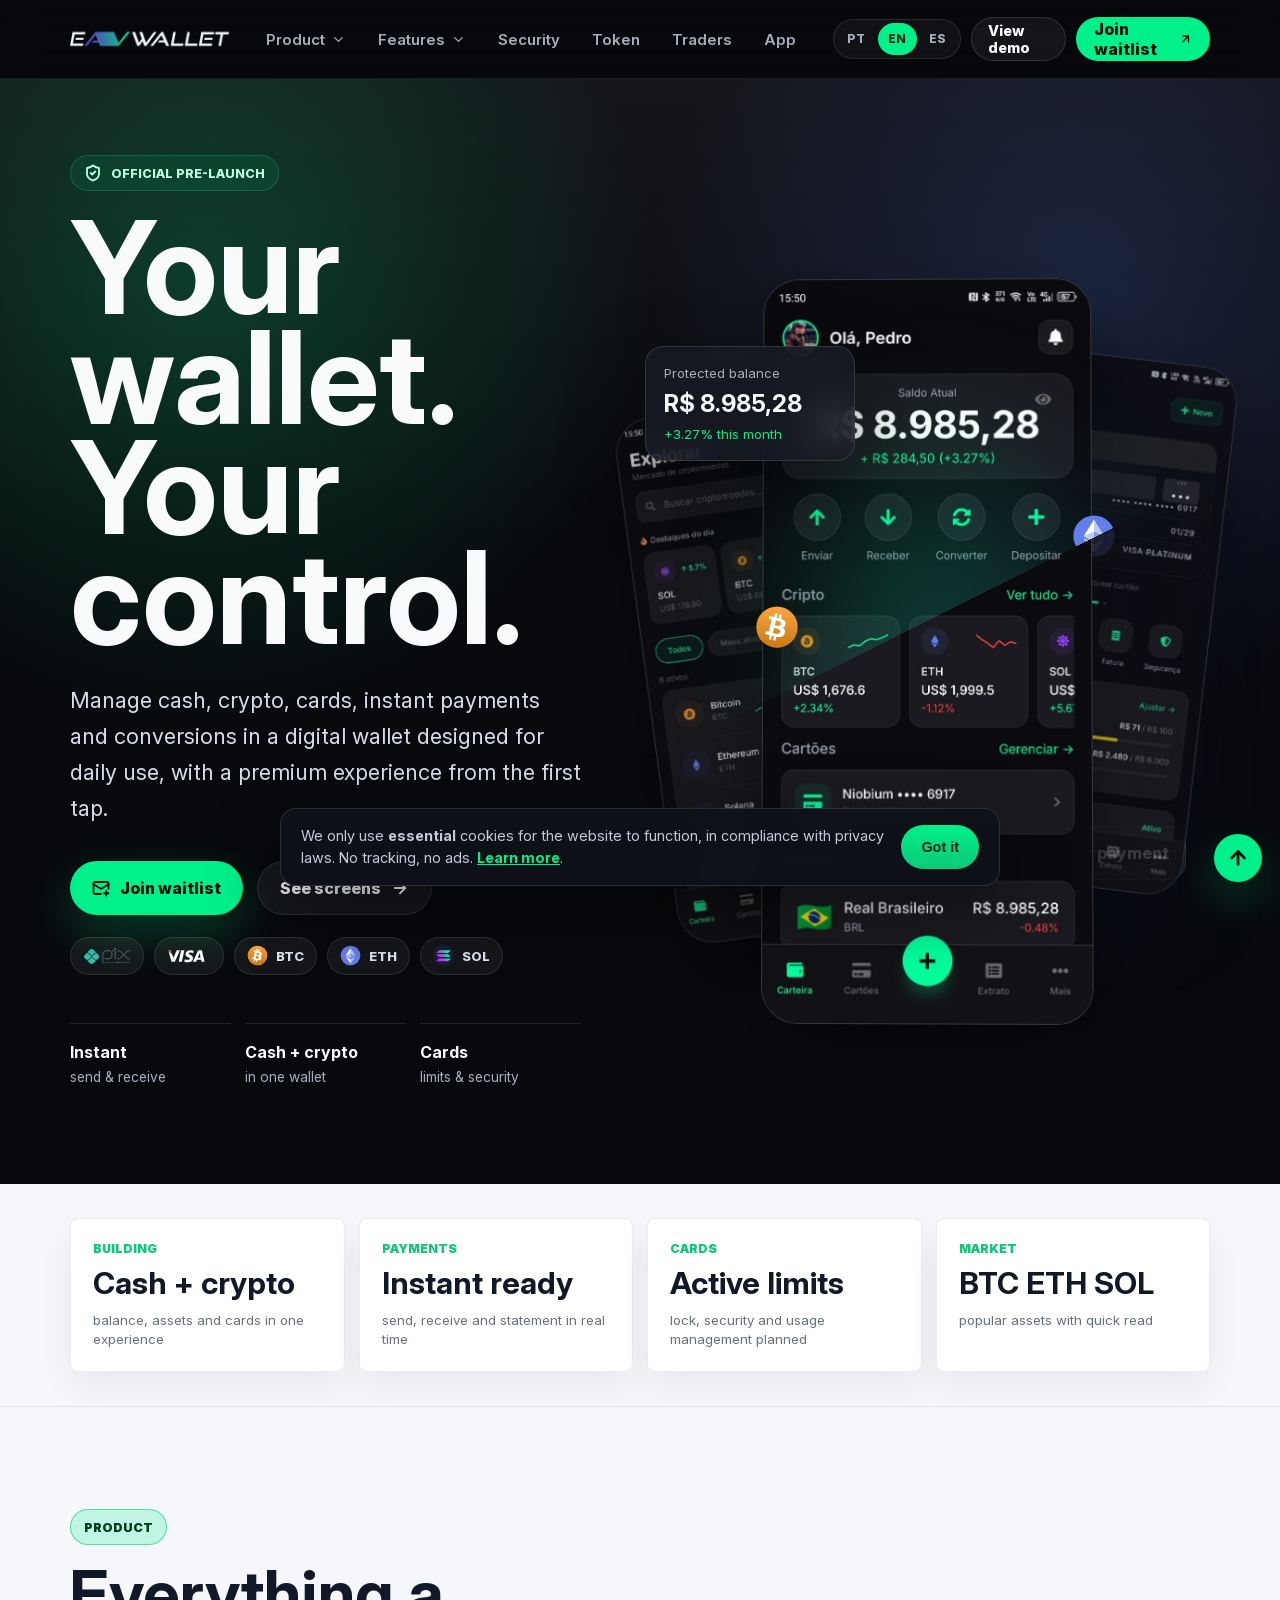
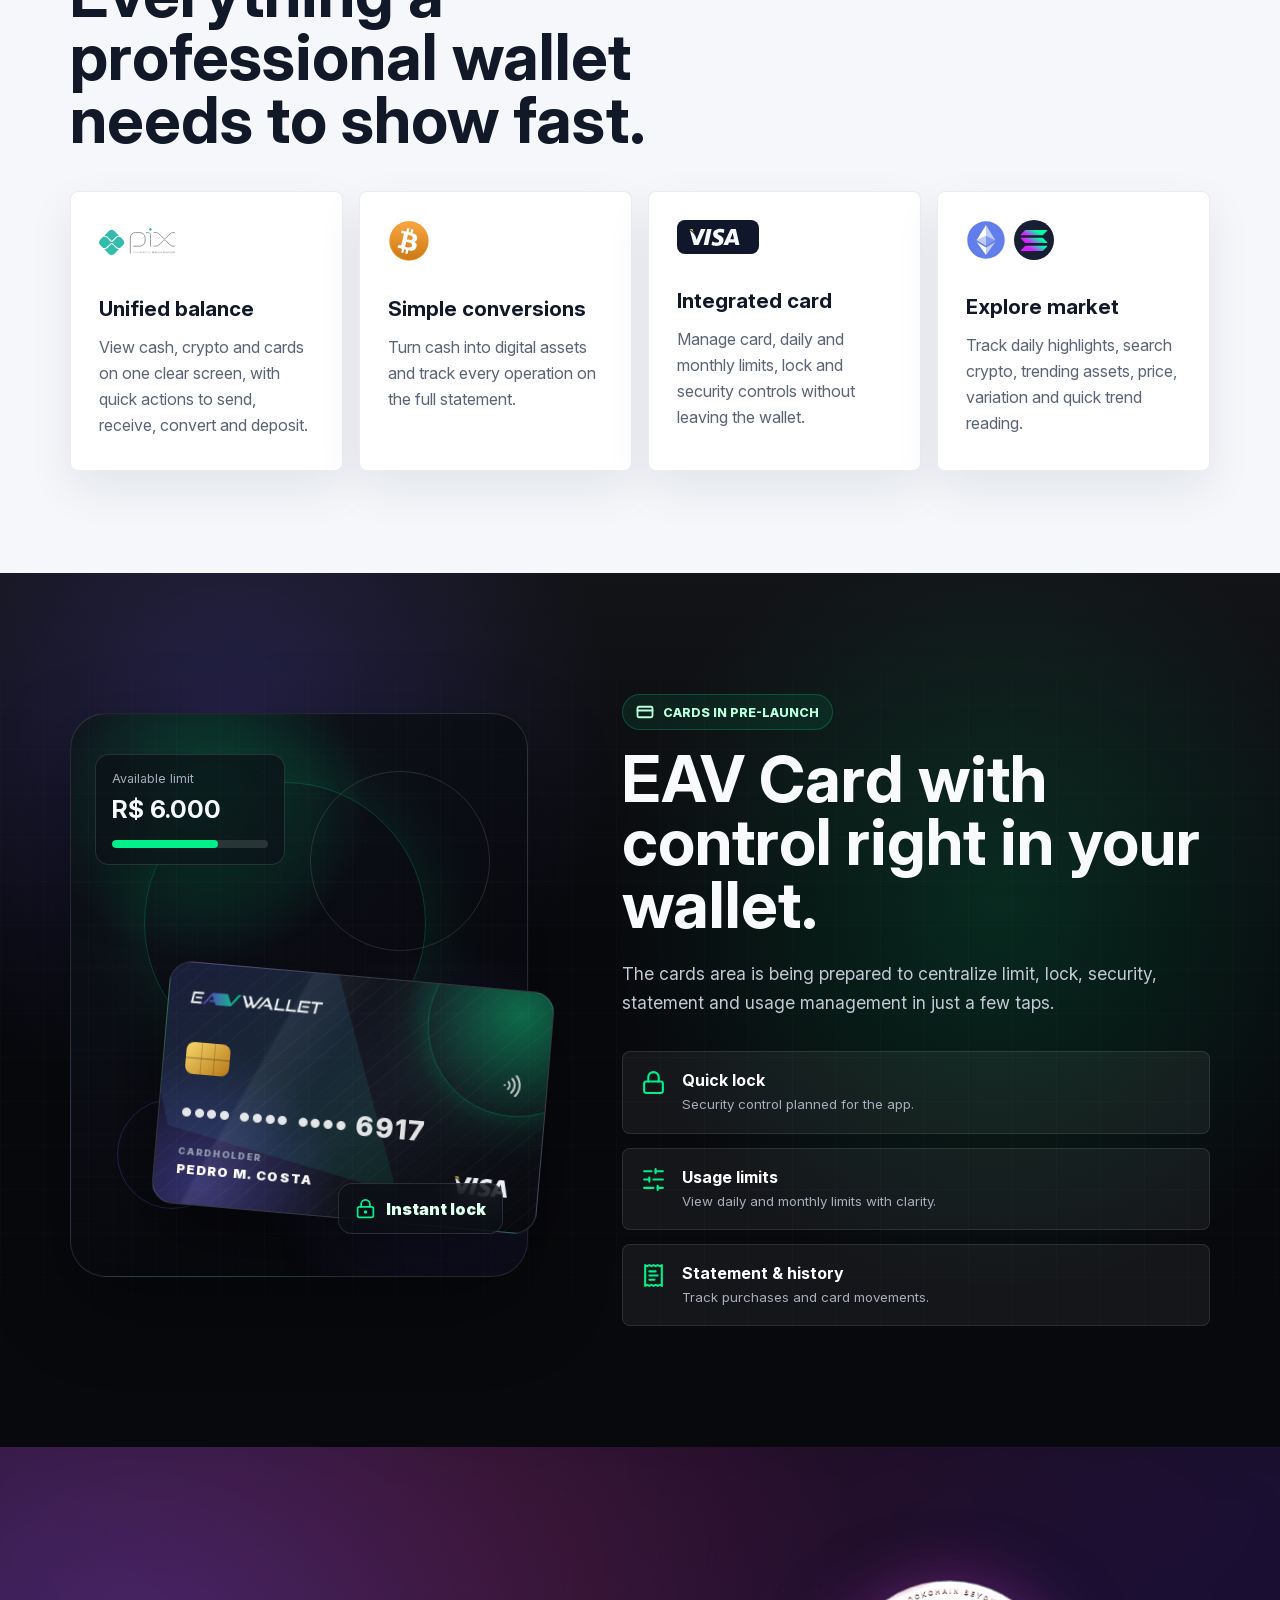
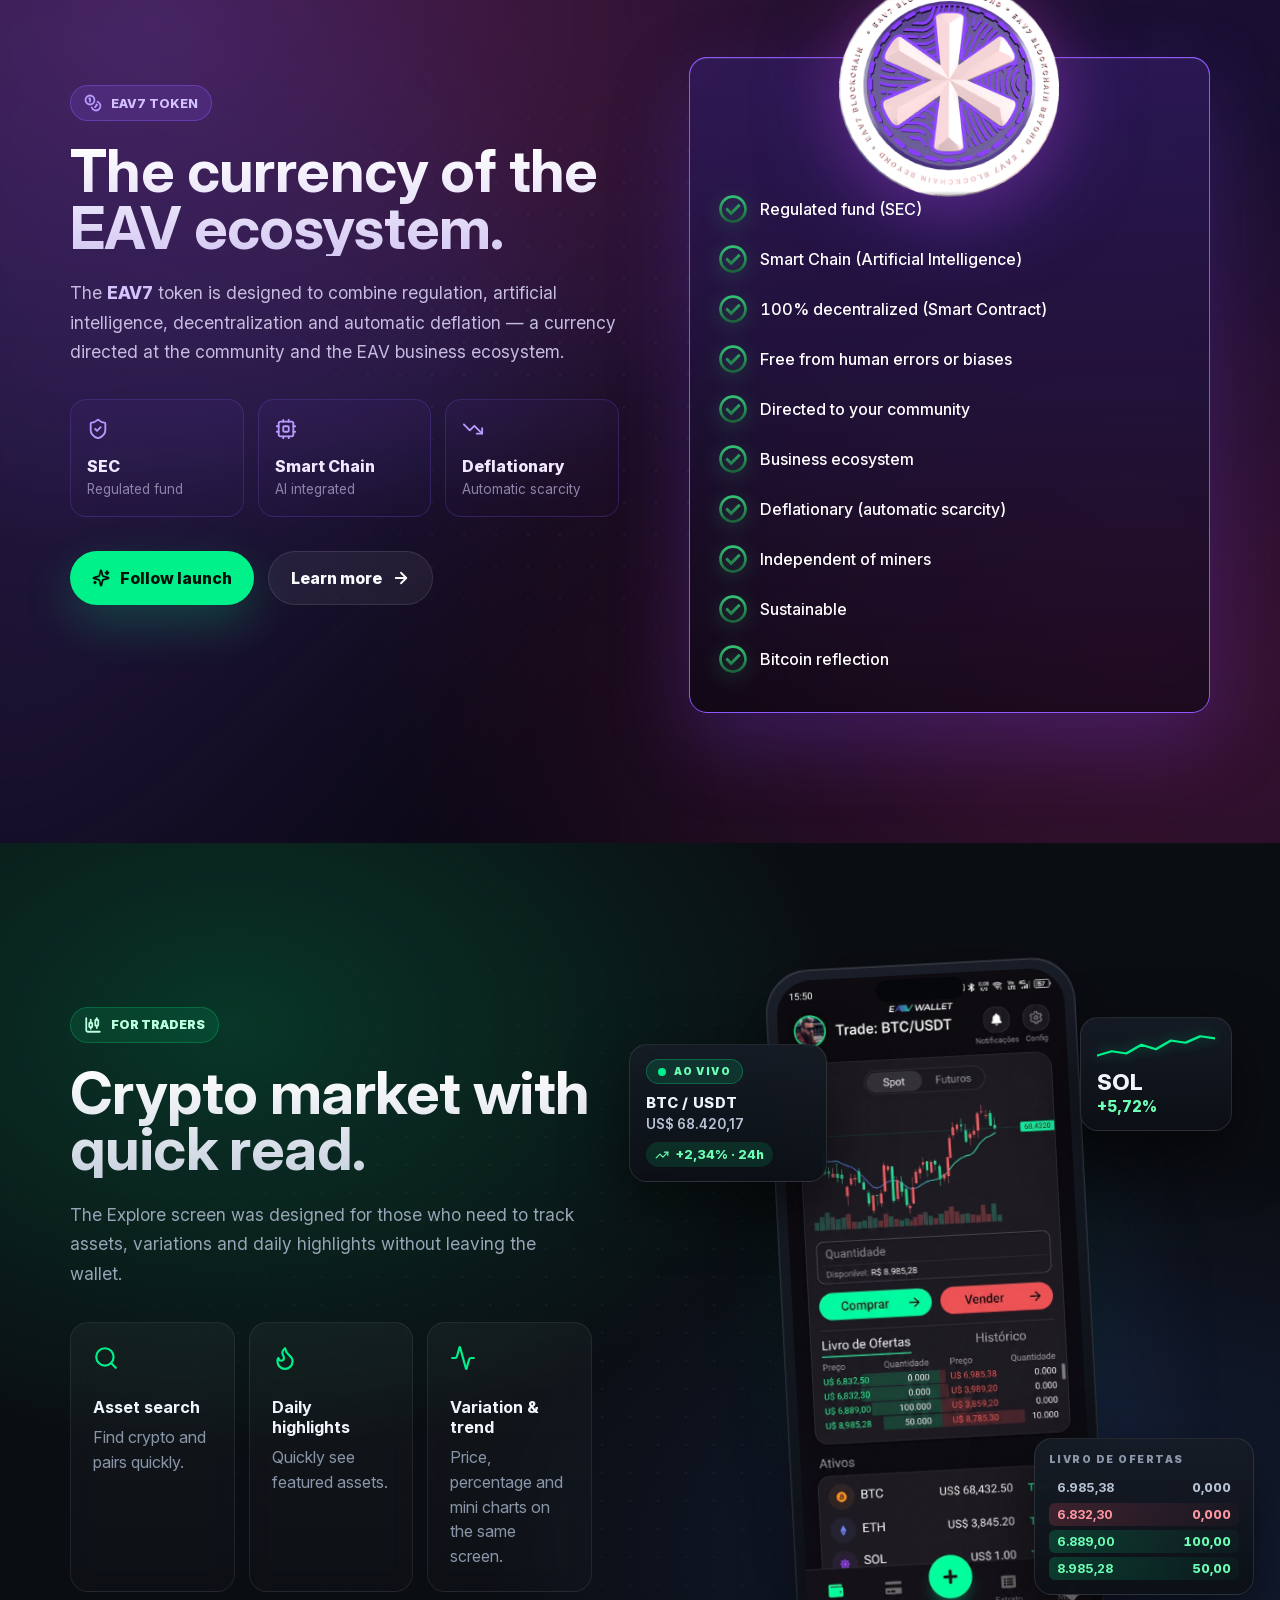
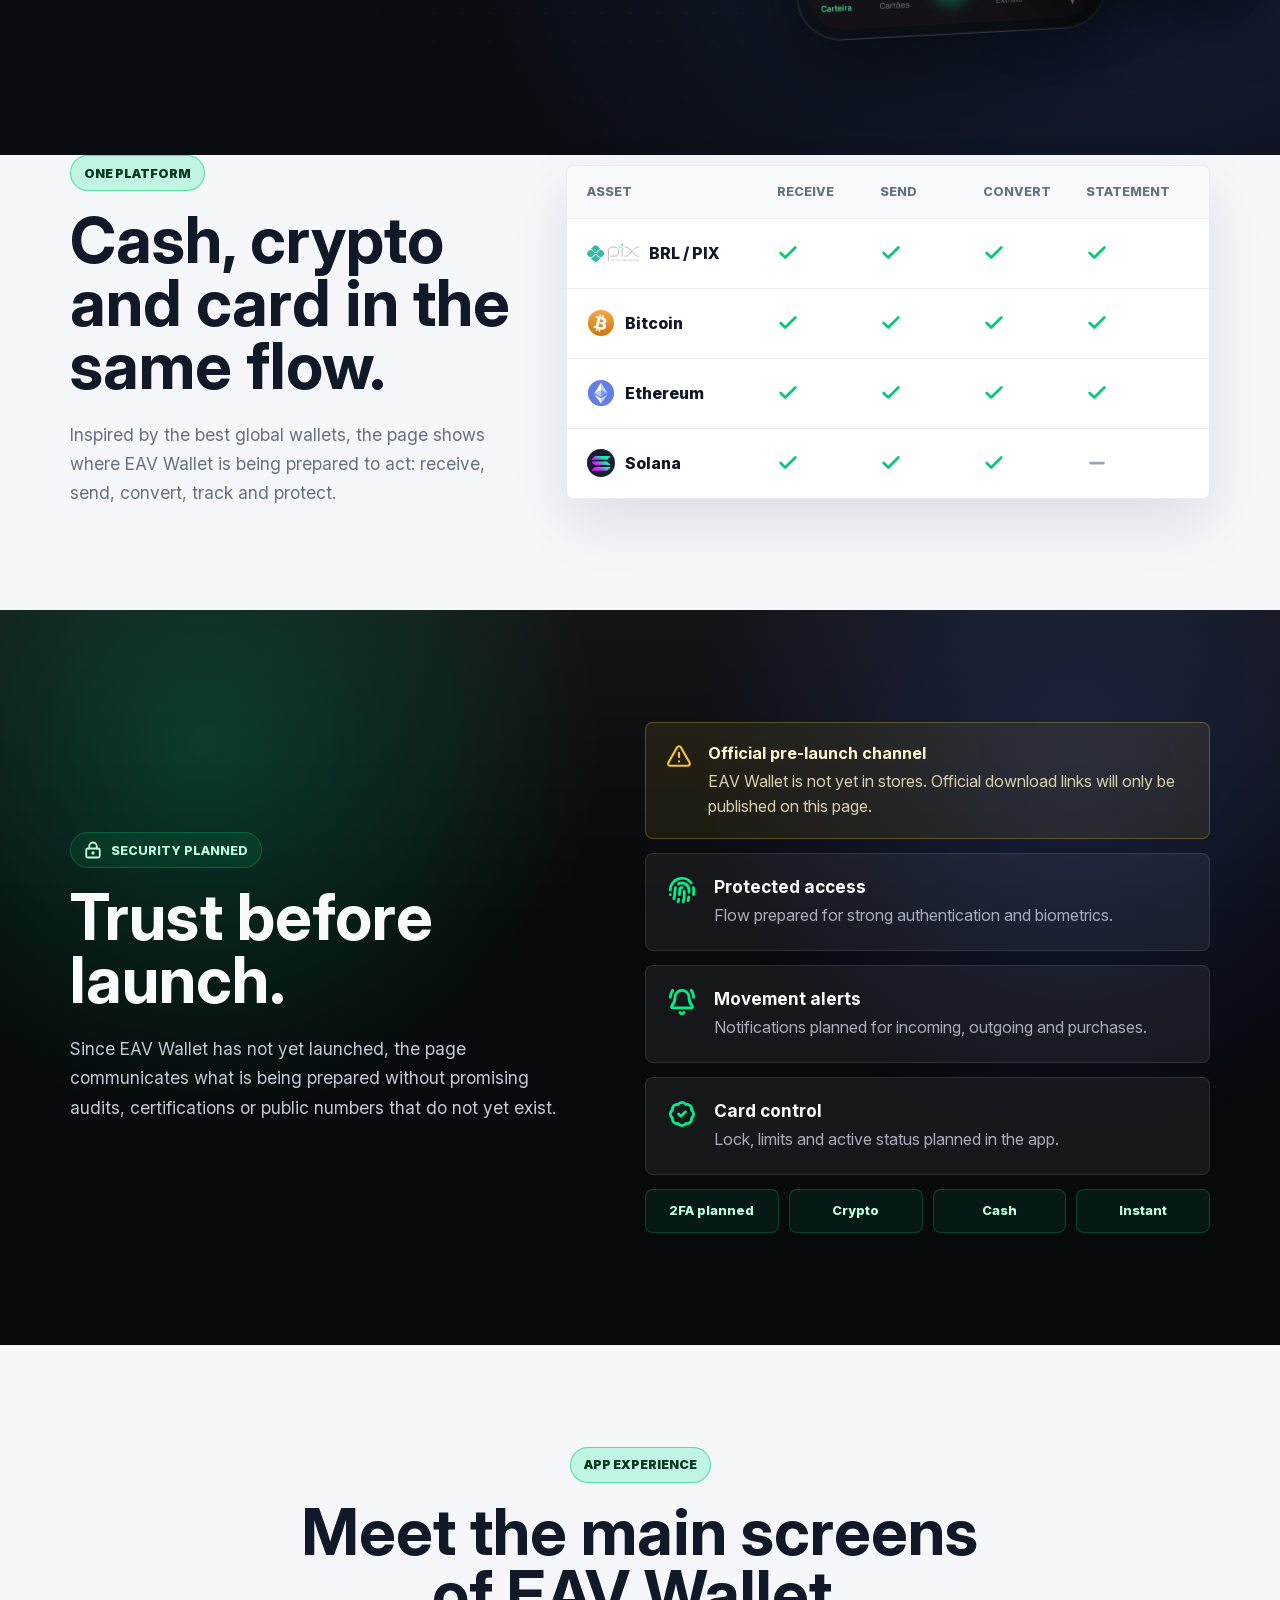
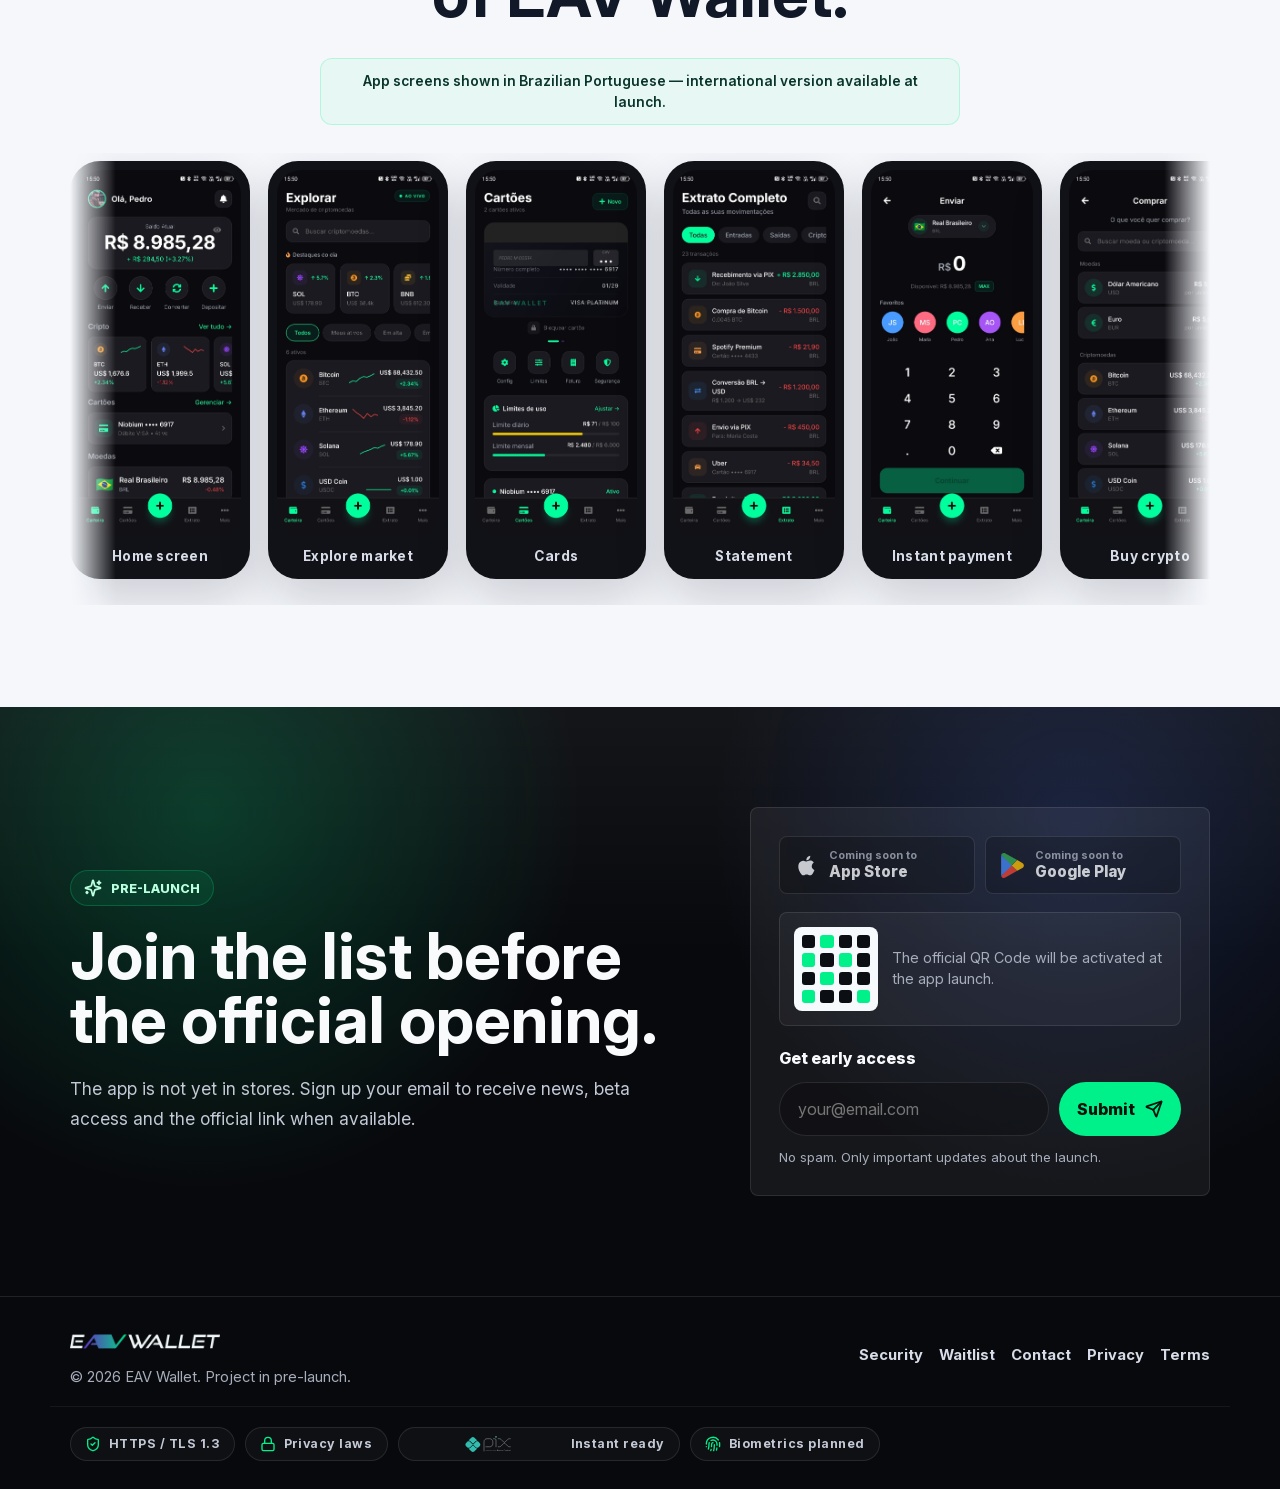
==== commit 910320b7: "feat(i18n): traduzir TODO o site (PT/EN/ES) i18n.json expandido de ~30 chaves para 130+ chaves cobri" ====
--- a/index.html
+++ b/index.html
@@ -87,52 +87,52 @@
         <div class="nav-links" data-nav-menu>
           <div class="nav-group">
             <button class="nav-trigger" type="button" aria-expanded="false">
-              Produto
+              <span data-i18n="nav.product">Produto</span>
               <i data-lucide="chevron-down" aria-hidden="true"></i>
             </button>
             <div class="nav-dropdown">
               <a href="#produto">
                 <i data-lucide="wallet-cards" aria-hidden="true"></i>
-                <span><strong>Carteira</strong><small>BRL, cripto e ações rápidas</small></span>
+                <span><strong data-i18n="nav.dropdown.wallet.title">Carteira</strong><small data-i18n="nav.dropdown.wallet.desc">BRL, cripto e ações rápidas</small></span>
               </a>
               <a href="#app">
                 <i data-lucide="smartphone" aria-hidden="true"></i>
-                <span><strong>App mobile</strong><small>Telas reais da experiência</small></span>
+                <span><strong data-i18n="nav.dropdown.app.title">App mobile</strong><small data-i18n="nav.dropdown.app.desc">Telas reais da experiência</small></span>
               </a>
               <a href="#explorar">
                 <i data-lucide="search" aria-hidden="true"></i>
-                <span><strong>Explorar</strong><small>Mercado cripto e ativos em alta</small></span>
+                <span><strong data-i18n="nav.dropdown.explore.title">Explorar</strong><small data-i18n="nav.dropdown.explore.desc">Mercado cripto e ativos em alta</small></span>
               </a>
               <a href="#baixar">
                 <i data-lucide="download" aria-hidden="true"></i>
-                <span><strong>Lista de espera</strong><small>Receba o acesso assim que abrir</small></span>
+                <span><strong data-i18n="nav.dropdown.waitlist.title">Lista de espera</strong><small data-i18n="nav.dropdown.waitlist.desc">Receba o acesso assim que abrir</small></span>
               </a>
             </div>
           </div>
           <div class="nav-group">
             <button class="nav-trigger" type="button" aria-expanded="false">
-              Recursos
+              <span data-i18n="nav.features">Recursos</span>
               <i data-lucide="chevron-down" aria-hidden="true"></i>
             </button>
             <div class="nav-dropdown">
               <a href="#seguranca">
                 <i data-lucide="shield-check" aria-hidden="true"></i>
-                <span><strong>Segurança</strong><small>Controle, alertas e proteção</small></span>
+                <span><strong data-i18n="nav.dropdown.security.title">Segurança</strong><small data-i18n="nav.dropdown.security.desc">Controle, alertas e proteção</small></span>
               </a>
               <a href="#produto">
                 <i data-lucide="repeat-2" aria-hidden="true"></i>
-                <span><strong>Conversão</strong><small>Troque BRL e cripto com clareza</small></span>
+                <span><strong data-i18n="nav.dropdown.convert.title">Conversão</strong><small data-i18n="nav.dropdown.convert.desc">Troque BRL e cripto com clareza</small></span>
               </a>
               <a href="#cartoes">
                 <i data-lucide="credit-card" aria-hidden="true"></i>
-                <span><strong>Cartões</strong><small>Limites, bloqueio e gestão</small></span>
-              </a>
-            </div>
-          </div>
-          <a href="#seguranca">Segurança</a>
-          <a href="#token">Token</a>
-          <a href="#traders">Traders</a>
-          <a href="#app">App</a>
+                <span><strong data-i18n="nav.dropdown.cards.title">Cartões</strong><small data-i18n="nav.dropdown.cards.desc">Limites, bloqueio e gestão</small></span>
+              </a>
+            </div>
+          </div>
+          <a href="#seguranca" data-i18n="nav.security">Segurança</a>
+          <a href="#token" data-i18n="nav.token">Token</a>
+          <a href="#traders" data-i18n="nav.traders">Traders</a>
+          <a href="#app" data-i18n="nav.app">App</a>
         </div>
         <div class="nav-actions">
           <div class="lang-switch" role="group" aria-label="Idioma">
@@ -153,44 +153,44 @@
       <div class="mobile-backdrop" data-mobile-backdrop aria-hidden="true"></div>
       <aside class="mobile-panel" data-mobile-panel aria-label="Menu principal">
         <div class="mobile-section">
-          <span class="mobile-label">Produto</span>
+          <span class="mobile-label" data-i18n="nav.product">Produto</span>
           <a href="#produto">
             <i data-lucide="wallet-cards" aria-hidden="true"></i>
-            <span><strong>Carteira</strong><small>BRL, cripto e ações rápidas</small></span>
+            <span><strong data-i18n="nav.dropdown.wallet.title">Carteira</strong><small data-i18n="nav.dropdown.wallet.desc">BRL, cripto e ações rápidas</small></span>
           </a>
           <a href="#app">
             <i data-lucide="smartphone" aria-hidden="true"></i>
-            <span><strong>App mobile</strong><small>Telas reais da experiência</small></span>
+            <span><strong data-i18n="nav.dropdown.app.title">App mobile</strong><small data-i18n="nav.dropdown.app.desc">Telas reais da experiência</small></span>
           </a>
           <a href="#explorar">
             <i data-lucide="search" aria-hidden="true"></i>
-            <span><strong>Explorar</strong><small>Mercado cripto e ativos em alta</small></span>
+            <span><strong data-i18n="nav.dropdown.explore.title">Explorar</strong><small data-i18n="nav.dropdown.explore.desc">Mercado cripto e ativos em alta</small></span>
           </a>
         </div>
 
         <div class="mobile-section">
-          <span class="mobile-label">Recursos</span>
+          <span class="mobile-label" data-i18n="nav.features">Recursos</span>
           <a href="#cartoes">
             <i data-lucide="credit-card" aria-hidden="true"></i>
-            <span><strong>Cartões</strong><small>Limite, bloqueio e controle</small></span>
+            <span><strong data-i18n="nav.dropdown.cards.title">Cartões</strong><small data-i18n="nav.dropdown.cards.desc">Limite, bloqueio e controle</small></span>
           </a>
           <a href="#token">
             <i data-lucide="coins" aria-hidden="true"></i>
-            <span><strong>Token EAV7</strong><small>Moeda do ecossistema</small></span>
+            <span><strong data-i18n="nav.dropdown.token.title">Token EAV7</strong><small data-i18n="nav.dropdown.token.desc">Moeda do ecossistema</small></span>
           </a>
           <a href="#traders">
             <i data-lucide="candlestick-chart" aria-hidden="true"></i>
-            <span><strong>Para traders</strong><small>Mercado e leitura rápida</small></span>
+            <span><strong data-i18n="nav.dropdown.traders.title">Para traders</strong><small data-i18n="nav.dropdown.traders.desc">Mercado e leitura rápida</small></span>
           </a>
           <a href="#seguranca">
             <i data-lucide="shield-check" aria-hidden="true"></i>
-            <span><strong>Segurança</strong><small>Controle e alertas</small></span>
+            <span><strong data-i18n="nav.dropdown.security.title">Segurança</strong><small data-i18n="nav.dropdown.security.desc">Controle e alertas</small></span>
           </a>
         </div>
 
         <a class="mobile-cta" href="#baixar">
           <i data-lucide="mail-plus" aria-hidden="true"></i>
-          <span data-i18n="nav.cta">Entrar na lista de espera</span>
+          <span data-i18n="mobile.cta">Entrar na lista de espera</span>
         </a>
         <div class="lang-switch lang-switch-mobile" role="group" aria-label="Idioma">
           <button type="button" data-lang-switch="pt">Português</button>
@@ -260,13 +260,13 @@
               </figure>
             </div>
             <div class="floating-card balance-card">
-              <span>Saldo protegido</span>
+              <span data-i18n="hero.balance.label">Saldo protegido</span>
               <strong class="count-money" data-value="8985.28">R$ 8.985,28</strong>
-              <small>+3,27% no mês</small>
+              <small data-i18n="hero.balance.delta">+3,27% no mês</small>
             </div>
             <div class="floating-card pix-card">
               <img src="wallet/icons/pix.svg" alt="" />
-              <span>PIX instantâneo</span>
+              <span data-i18n="hero.pix">PIX instantâneo</span>
             </div>
             <div class="coin-orbit" aria-hidden="true">
               <img class="coin btc" src="wallet/icons/bitcoin.svg" alt="" />
@@ -280,24 +280,24 @@
       <section class="proof-section" aria-label="Visão do produto">
         <div class="shell proof-grid">
           <div class="proof-item reveal">
-            <span>Em construção</span>
-            <strong>BRL + cripto</strong>
-            <small>saldo, ativos e cartões em uma experiência única</small>
+            <span data-i18n="proof.construction.tag">Em construção</span>
+            <strong data-i18n="proof.construction.title">BRL + cripto</strong>
+            <small data-i18n="proof.construction.desc">saldo, ativos e cartões em uma experiência única</small>
           </div>
           <div class="proof-item reveal">
-            <span>Pagamentos</span>
-            <strong>PIX ready</strong>
-            <small>envios, recebimentos e extrato em tempo real</small>
+            <span data-i18n="proof.payments.tag">Pagamentos</span>
+            <strong data-i18n="proof.payments.title">PIX ready</strong>
+            <small data-i18n="proof.payments.desc">envios, recebimentos e extrato em tempo real</small>
           </div>
           <div class="proof-item reveal">
-            <span>Cartão</span>
-            <strong>Limites ativos</strong>
-            <small>bloqueio, segurança e gestão de uso previstos para o app</small>
+            <span data-i18n="proof.card.tag">Cartão</span>
+            <strong data-i18n="proof.card.title">Limites ativos</strong>
+            <small data-i18n="proof.card.desc">bloqueio, segurança e gestão de uso previstos para o app</small>
           </div>
           <div class="proof-item reveal">
-            <span>Mercado</span>
-            <strong>BTC ETH SOL</strong>
-            <small>ativos populares destacados com leitura rápida</small>
+            <span data-i18n="proof.market.tag">Mercado</span>
+            <strong data-i18n="proof.market.title">BTC ETH SOL</strong>
+            <small data-i18n="proof.market.desc">ativos populares destacados com leitura rápida</small>
           </div>
         </div>
       </section>
@@ -305,32 +305,32 @@
       <section id="produto" class="product-section">
         <div class="shell">
           <div class="section-heading reveal">
-            <span class="eyebrow muted">Produto</span>
+            <span class="eyebrow muted" data-i18n="product.eyebrow">Produto</span>
             <h2 data-i18n="product.title">Tudo que uma wallet profissional precisa mostrar rápido.</h2>
           </div>
           <div class="feature-grid">
             <article class="feature-card reveal">
               <img class="feature-icon" src="wallet/icons/pix.svg" alt="" />
-              <h3>Saldo unificado</h3>
-              <p>Visualize real, cripto e cartões em uma tela clara, com ações rápidas para enviar, receber, converter e depositar.</p>
+              <h3 data-i18n="product.unified.title">Saldo unificado</h3>
+              <p data-i18n="product.unified.desc">Visualize real, cripto e cartões em uma tela clara, com ações rápidas para enviar, receber, converter e depositar.</p>
             </article>
             <article class="feature-card reveal">
               <img class="feature-icon" src="wallet/icons/bitcoin.svg" alt="" />
-              <h3>Conversões simples</h3>
-              <p>Transforme BRL em ativos digitais e acompanhe cada operação no extrato completo.</p>
+              <h3 data-i18n="product.convert.title">Conversões simples</h3>
+              <p data-i18n="product.convert.desc">Transforme BRL em ativos digitais e acompanhe cada operação no extrato completo.</p>
             </article>
             <article class="feature-card reveal">
               <img class="feature-icon wide" src="wallet/icons/visa.svg" alt="" />
-              <h3>Cartão integrado</h3>
-              <p>Gerencie cartão, limite diário, limite mensal, bloqueio e controles de segurança sem sair da carteira.</p>
+              <h3 data-i18n="product.card.title">Cartão integrado</h3>
+              <p data-i18n="product.card.desc">Gerencie cartão, limite diário, limite mensal, bloqueio e controles de segurança sem sair da carteira.</p>
             </article>
             <article class="feature-card reveal" id="explorar">
               <div class="mini-coin-row" aria-hidden="true">
                 <img src="wallet/icons/ethereum.svg" alt="" />
                 <img src="wallet/icons/solana.svg" alt="" />
               </div>
-              <h3>Explorar mercado</h3>
-              <p>Acompanhe destaques do dia, busca de criptomoedas, ativos em alta, preço, variação e leitura rápida de tendência.</p>
+              <h3 data-i18n="product.explore.title">Explorar mercado</h3>
+              <p data-i18n="product.explore.desc">Acompanhe destaques do dia, busca de criptomoedas, ativos em alta, preço, variação e leitura rápida de tendência.</p>
             </article>
           </div>
         </div>
@@ -343,13 +343,13 @@
               <div class="cards-orbit one"></div>
               <div class="cards-orbit two"></div>
               <div class="limit-panel">
-                <span>Limite disponível</span>
+                <span data-i18n="cards.limit.label">Limite disponível</span>
                 <strong>R$ 6.000</strong>
                 <div><i style="width: 68%"></i></div>
               </div>
               <div class="security-panel-mini">
                 <i data-lucide="lock-keyhole" aria-hidden="true"></i>
-                <span>Bloqueio instantâneo</span>
+                <span data-i18n="cards.security.label">Bloqueio instantâneo</span>
               </div>
             </div>
             <div class="card-preview" aria-hidden="true">
@@ -364,7 +364,7 @@
               <div class="card-number">••••  ••••  ••••  6917</div>
               <div class="card-bottom">
                 <span>
-                  <small>TITULAR</small>
+                  <small data-i18n="cards.preview.holder">TITULAR</small>
                   PEDRO M. COSTA
                 </span>
                 <img src="wallet/icons/visa.svg" alt="" />
@@ -374,25 +374,25 @@
           <div class="cards-copy reveal">
             <span class="eyebrow">
               <i data-lucide="credit-card" aria-hidden="true"></i>
-              Cartões em pré-lançamento
+              <span data-i18n="cards.eyebrow">Cartões em pré-lançamento</span>
             </span>
-            <h2>Cartão EAV com controle direto na carteira.</h2>
-            <p>
+            <h2 data-i18n="cards.title">Cartão EAV com controle direto na carteira.</h2>
+            <p data-i18n="cards.lead">
               A área de cartões está sendo preparada para centralizar limite,
               bloqueio, segurança, fatura e gestão de uso em poucos toques.
             </p>
             <div class="cards-feature-list">
               <div>
                 <i data-lucide="lock" aria-hidden="true"></i>
-                <span><strong>Bloqueio rápido</strong><small>Controle de segurança previsto para o app.</small></span>
+                <span><strong data-i18n="cards.lock.title">Bloqueio rápido</strong><small data-i18n="cards.lock.desc">Controle de segurança previsto para o app.</small></span>
               </div>
               <div>
                 <i data-lucide="sliders-horizontal" aria-hidden="true"></i>
-                <span><strong>Limites de uso</strong><small>Visualize limites diário e mensal com clareza.</small></span>
+                <span><strong data-i18n="cards.limit.title">Limites de uso</strong><small data-i18n="cards.limit.desc">Visualize limites diário e mensal com clareza.</small></span>
               </div>
               <div>
                 <i data-lucide="receipt-text" aria-hidden="true"></i>
-                <span><strong>Fatura e histórico</strong><small>Acompanhe compras e movimentações do cartão.</small></span>
+                <span><strong data-i18n="cards.history.title">Fatura e histórico</strong><small data-i18n="cards.history.desc">Acompanhe compras e movimentações do cartão.</small></span>
               </div>
             </div>
           </div>
@@ -408,7 +408,7 @@
               <span data-i18n="token.eyebrow">Token EAV7</span>
             </span>
             <h2 data-i18n="token.title">A moeda do ecossistema EAV.</h2>
-            <p>
+            <p data-i18n="token.lead">
               O token <strong>EAV7</strong> foi projetado para combinar regulação,
               inteligência artificial, descentralização e deflação automática —
               uma moeda direcionada para a comunidade e para o ecossistema de
@@ -417,27 +417,27 @@
             <div class="token-stats">
               <div>
                 <i data-lucide="shield-check" aria-hidden="true"></i>
-                <strong>SEC</strong>
-                <span>Fundo regulamentado</span>
+                <strong data-i18n="token.stat.sec.title">SEC</strong>
+                <span data-i18n="token.stat.sec.desc">Fundo regulamentado</span>
               </div>
               <div>
                 <i data-lucide="cpu" aria-hidden="true"></i>
-                <strong>Smart Chain</strong>
-                <span>IA integrada</span>
+                <strong data-i18n="token.stat.chain.title">Smart Chain</strong>
+                <span data-i18n="token.stat.chain.desc">IA integrada</span>
               </div>
               <div>
                 <i data-lucide="trending-down" aria-hidden="true"></i>
-                <strong>Deflacionária</strong>
-                <span>Escassez automática</span>
+                <strong data-i18n="token.stat.deflation.title">Deflacionária</strong>
+                <span data-i18n="token.stat.deflation.desc">Escassez automática</span>
               </div>
             </div>
             <div class="token-actions">
               <a class="button primary" href="#baixar">
                 <i data-lucide="sparkles" aria-hidden="true"></i>
-                Acompanhar lançamento
+                <span data-i18n="token.cta.primary">Acompanhar lançamento</span>
               </a>
               <a class="button secondary token-secondary" href="#produto">
-                Saiba mais
+                <span data-i18n="token.cta.secondary">Saiba mais</span>
                 <i data-lucide="arrow-right" aria-hidden="true"></i>
               </a>
             </div>
@@ -450,16 +450,16 @@
               <img class="token-coin" src="wallet/eav-token.png" alt="Moeda EAV7" width="502" height="494" loading="lazy" decoding="async" />
             </div>
             <ul class="token-features">
-              <li><img src="wallet/icons/check-token.svg" alt="" width="30" height="30" /><span>Fundo regulamentado (SEC)</span></li>
-              <li><img src="wallet/icons/check-token.svg" alt="" width="30" height="30" /><span>Smart Chain (Inteligência Artificial)</span></li>
-              <li><img src="wallet/icons/check-token.svg" alt="" width="30" height="30" /><span>100% descentralizada (Smart Contract)</span></li>
-              <li><img src="wallet/icons/check-token.svg" alt="" width="30" height="30" /><span>Livre de erros ou vieses humanos</span></li>
-              <li><img src="wallet/icons/check-token.svg" alt="" width="30" height="30" /><span>Direcionada para sua comunidade</span></li>
-              <li><img src="wallet/icons/check-token.svg" alt="" width="30" height="30" /><span>Ecossistema de empresas</span></li>
-              <li><img src="wallet/icons/check-token.svg" alt="" width="30" height="30" /><span>Deflacionária (escassez automática)</span></li>
-              <li><img src="wallet/icons/check-token.svg" alt="" width="30" height="30" /><span>Independente de mineradores</span></li>
-              <li><img src="wallet/icons/check-token.svg" alt="" width="30" height="30" /><span>Sustentável</span></li>
-              <li><img src="wallet/icons/check-token.svg" alt="" width="30" height="30" /><span>Reflexão em Bitcoin</span></li>
+              <li><img src="wallet/icons/check-token.svg" alt="" width="30" height="30" /><span data-i18n="token.feat.sec">Fundo regulamentado (SEC)</span></li>
+              <li><img src="wallet/icons/check-token.svg" alt="" width="30" height="30" /><span data-i18n="token.feat.chain">Smart Chain (Inteligência Artificial)</span></li>
+              <li><img src="wallet/icons/check-token.svg" alt="" width="30" height="30" /><span data-i18n="token.feat.decentralized">100% descentralizada (Smart Contract)</span></li>
+              <li><img src="wallet/icons/check-token.svg" alt="" width="30" height="30" /><span data-i18n="token.feat.bias">Livre de erros ou vieses humanos</span></li>
+              <li><img src="wallet/icons/check-token.svg" alt="" width="30" height="30" /><span data-i18n="token.feat.community">Direcionada para sua comunidade</span></li>
+              <li><img src="wallet/icons/check-token.svg" alt="" width="30" height="30" /><span data-i18n="token.feat.ecosystem">Ecossistema de empresas</span></li>
+              <li><img src="wallet/icons/check-token.svg" alt="" width="30" height="30" /><span data-i18n="token.feat.deflation">Deflacionária (escassez automática)</span></li>
+              <li><img src="wallet/icons/check-token.svg" alt="" width="30" height="30" /><span data-i18n="token.feat.miners">Independente de mineradores</span></li>
+              <li><img src="wallet/icons/check-token.svg" alt="" width="30" height="30" /><span data-i18n="token.feat.sustainable">Sustentável</span></li>
+              <li><img src="wallet/icons/check-token.svg" alt="" width="30" height="30" /><span data-i18n="token.feat.bitcoin">Reflexão em Bitcoin</span></li>
             </ul>
           </div>
         </div>
@@ -470,28 +470,28 @@
           <div class="traders-copy reveal">
             <span class="eyebrow muted">
               <i data-lucide="candlestick-chart" aria-hidden="true"></i>
-              Para traders
+              <span data-i18n="traders.eyebrow">Para traders</span>
             </span>
             <h2 data-i18n="traders.title">Mercado cripto com leitura rápida.</h2>
-            <p>
+            <p data-i18n="traders.lead">
               A tela Explorar foi pensada para quem precisa acompanhar ativos,
               variações e destaques do dia sem sair da carteira.
             </p>
             <div class="trader-tools">
               <div>
                 <i data-lucide="search" aria-hidden="true"></i>
-                <strong>Busca de ativos</strong>
-                <span>Encontre criptomoedas e pares com agilidade.</span>
+                <strong data-i18n="traders.search.title">Busca de ativos</strong>
+                <span data-i18n="traders.search.desc">Encontre criptomoedas e pares com agilidade.</span>
               </div>
               <div>
                 <i data-lucide="flame" aria-hidden="true"></i>
-                <strong>Destaques do dia</strong>
-                <span>Veja rapidamente os ativos em evidência.</span>
+                <strong data-i18n="traders.hot.title">Destaques do dia</strong>
+                <span data-i18n="traders.hot.desc">Veja rapidamente os ativos em evidência.</span>
               </div>
               <div>
                 <i data-lucide="activity" aria-hidden="true"></i>
-                <strong>Variação e tendência</strong>
-                <span>Preço, percentual e mini gráficos na mesma tela.</span>
+                <strong data-i18n="traders.trend.title">Variação e tendência</strong>
+                <span data-i18n="traders.trend.desc">Preço, percentual e mini gráficos na mesma tela.</span>
               </div>
             </div>
           </div>
@@ -537,9 +537,9 @@
       <section class="assets-section">
         <div class="shell assets-grid">
           <div class="section-heading reveal">
-            <span class="eyebrow muted">Uma plataforma</span>
-            <h2>Dinheiro, cripto e cartão no mesmo fluxo.</h2>
-            <p>
+            <span class="eyebrow muted" data-i18n="assets.eyebrow">Uma plataforma</span>
+            <h2 data-i18n="assets.title">Dinheiro, cripto e cartão no mesmo fluxo.</h2>
+            <p data-i18n="assets.lead">
               Inspirada nas melhores wallets globais, a página mostra onde a
               EAV Wallet está sendo preparada para atuar: receber, enviar,
               converter, acompanhar e proteger.
@@ -548,11 +548,11 @@
           <div class="asset-matrix-wrap reveal">
           <div class="asset-matrix" aria-label="Recursos por ativo">
             <div class="matrix-row matrix-head">
-              <span>Ativo</span>
-              <span>Receber</span>
-              <span>Enviar</span>
-              <span>Converter</span>
-              <span>Extrato</span>
+              <span data-i18n="assets.col.asset">Ativo</span>
+              <span data-i18n="assets.col.receive">Receber</span>
+              <span data-i18n="assets.col.send">Enviar</span>
+              <span data-i18n="assets.col.convert">Converter</span>
+              <span data-i18n="assets.col.statement">Extrato</span>
             </div>
             <div class="matrix-row">
               <span><img src="wallet/icons/pix.svg" alt="" /> BRL / PIX</span>
@@ -592,10 +592,10 @@
           <div class="section-heading reveal">
             <span class="eyebrow">
               <i data-lucide="lock-keyhole" aria-hidden="true"></i>
-              Segurança prevista
+              <span data-i18n="security.eyebrow">Segurança prevista</span>
             </span>
             <h2 data-i18n="security.title">Confiança antes do lançamento.</h2>
-            <p>
+            <p data-i18n="security.lead">
               Como a EAV Wallet ainda não foi lançada, a página comunica o que
               está sendo preparado sem prometer auditorias, certificações ou
               números públicos que ainda não existem.
@@ -605,36 +605,36 @@
             <div class="security-alert">
               <i data-lucide="triangle-alert" aria-hidden="true"></i>
               <div>
-                <strong>Canal oficial de pré-lançamento</strong>
-                <span>A EAV Wallet ainda não está nas lojas. Links oficiais de download serão publicados somente nesta página.</span>
+                <strong data-i18n="security.alert.title">Canal oficial de pré-lançamento</strong>
+                <span data-i18n="security.alert.desc">A EAV Wallet ainda não está nas lojas. Links oficiais de download serão publicados somente nesta página.</span>
               </div>
             </div>
             <div class="security-item">
               <i data-lucide="fingerprint" aria-hidden="true"></i>
               <div>
-                <strong>Acesso protegido</strong>
-                <span>Fluxo preparado para autenticação forte e biometria.</span>
+                <strong data-i18n="security.access.title">Acesso protegido</strong>
+                <span data-i18n="security.access.desc">Fluxo preparado para autenticação forte e biometria.</span>
               </div>
             </div>
             <div class="security-item">
               <i data-lucide="bell-ring" aria-hidden="true"></i>
               <div>
-                <strong>Alertas de movimentação</strong>
-                <span>Notificações previstas para entradas, saídas e compras.</span>
+                <strong data-i18n="security.alerts.title">Alertas de movimentação</strong>
+                <span data-i18n="security.alerts.desc">Notificações previstas para entradas, saídas e compras.</span>
               </div>
             </div>
             <div class="security-item">
               <i data-lucide="badge-check" aria-hidden="true"></i>
               <div>
-                <strong>Controle do cartão</strong>
-                <span>Bloqueio, limites e status ativo previstos no app.</span>
+                <strong data-i18n="security.cardctrl.title">Controle do cartão</strong>
+                <span data-i18n="security.cardctrl.desc">Bloqueio, limites e status ativo previstos no app.</span>
               </div>
             </div>
             <div class="compliance-row" aria-label="Selos visuais">
-              <span>2FA planejado</span>
-              <span>Cripto</span>
-              <span>BRL</span>
-              <span>PIX</span>
+              <span data-i18n="security.tag.2fa">2FA planejado</span>
+              <span data-i18n="security.tag.crypto">Cripto</span>
+              <span data-i18n="security.tag.brl">BRL</span>
+              <span data-i18n="security.tag.pix">PIX</span>
             </div>
           </div>
         </div>
@@ -643,7 +643,7 @@
       <section id="app" class="app-section">
         <div class="shell">
           <div class="section-heading centered reveal">
-            <span class="eyebrow muted">Experiência do app</span>
+            <span class="eyebrow muted" data-i18n="app.eyebrow">Experiência do app</span>
             <h2 data-i18n="app.title">Conheça as principais telas da EAV Wallet.</h2>
           </div>
           <p class="lang-disclaimer" data-i18n="lang.disclaimer">Telas do app exibidas em português brasileiro — versão internacional disponível no lançamento.</p>
@@ -681,7 +681,7 @@
           <div class="download-copy reveal">
             <span class="eyebrow">
               <i data-lucide="sparkles" aria-hidden="true"></i>
-              Pré-lançamento
+              <span data-i18n="download.eyebrow">Pré-lançamento</span>
             </span>
             <h2 data-i18n="download.title">Entre na lista antes da abertura oficial.</h2>
             <p data-i18n="download.lead">
@@ -699,15 +699,15 @@
               <div class="store-button is-disabled" aria-disabled="true">
                 <img src="wallet/icons/apple.svg" alt="" />
                 <span>
-                  <small>Em breve na</small>
-                  App Store
+                  <small data-i18n="download.store.appstore.small">Em breve na</small>
+                  <span data-i18n="download.store.appstore.name">App Store</span>
                 </span>
               </div>
               <div class="store-button is-disabled" aria-disabled="true">
                 <img src="wallet/icons/google-play.svg" alt="" />
                 <span>
-                  <small>Em breve no</small>
-                  Google Play
+                  <small data-i18n="download.store.gplay.small">Em breve no</small>
+                  <span data-i18n="download.store.gplay.name">Google Play</span>
                 </span>
               </div>
             </div>
@@ -718,7 +718,7 @@
                 <span></span><span></span><span></span><span></span>
                 <span></span><span></span><span></span><span></span>
               </div>
-              <p>O QR Code oficial será ativado no lançamento do app.</p>
+              <p data-i18n="download.qr">O QR Code oficial será ativado no lançamento do app.</p>
             </div>
             <label for="email" data-i18n="form.label">Receba o acesso antecipado</label>
             <div class="input-row">
@@ -738,21 +738,21 @@
       <div class="shell footer-inner">
         <div class="footer-brand">
           <img src="wallet/logo.png" alt="EAV Wallet" />
-          <span>© 2026 EAV Wallet. Projeto em pré-lançamento.</span>
+          <span data-i18n="footer.copy">© 2026 EAV Wallet. Projeto em pré-lançamento.</span>
         </div>
         <nav class="footer-links" aria-label="Links institucionais">
-          <a href="#seguranca">Segurança</a>
-          <a href="#baixar">Lista de espera</a>
-          <a href="mailto:contato@eav7.com">Contato</a>
-          <a href="privacy.html">Privacidade</a>
-          <a href="terms.html">Termos</a>
+          <a href="#seguranca" data-i18n="footer.security">Segurança</a>
+          <a href="#baixar" data-i18n="footer.waitlist">Lista de espera</a>
+          <a href="mailto:contato@eav7.com" data-i18n="footer.contact">Contato</a>
+          <a href="privacy.html" data-i18n="footer.privacy">Privacidade</a>
+          <a href="terms.html" data-i18n="footer.terms">Termos</a>
         </nav>
       </div>
       <div class="shell footer-trust" aria-label="Compromissos de segurança e conformidade">
-        <span class="trust-tag"><i data-lucide="shield-check" aria-hidden="true"></i> HTTPS / TLS 1.3</span>
-        <span class="trust-tag"><i data-lucide="lock" aria-hidden="true"></i> LGPD</span>
-        <span class="trust-tag"><img src="wallet/icons/pix.svg" alt="" /> PIX ready</span>
-        <span class="trust-tag"><i data-lucide="fingerprint" aria-hidden="true"></i> Biometria prevista</span>
+        <span class="trust-tag"><i data-lucide="shield-check" aria-hidden="true"></i> <span data-i18n="footer.trust.https">HTTPS / TLS 1.3</span></span>
+        <span class="trust-tag"><i data-lucide="lock" aria-hidden="true"></i> <span data-i18n="footer.trust.lgpd">LGPD</span></span>
+        <span class="trust-tag"><img src="wallet/icons/pix.svg" alt="" /> <span data-i18n="footer.trust.pix">PIX ready</span></span>
+        <span class="trust-tag"><i data-lucide="fingerprint" aria-hidden="true"></i> <span data-i18n="footer.trust.bio">Biometria prevista</span></span>
       </div>
     </footer>
 
--- a/styles.css
+++ b/styles.css
@@ -458,9 +458,10 @@
 }
 
 .eyebrow.muted {
-  color: #6dffb6;
-  background: rgba(0, 240, 138, 0.12);
-  border-color: rgba(0, 240, 138, 0.28);
+  color: #073921;
+  background: rgba(0, 240, 138, 0.22);
+  border-color: rgba(0, 200, 110, 0.55);
+  font-weight: 900;
 }
 
 .subscribed-toast {
@@ -2286,7 +2287,16 @@
   gap: 18px;
   overflow-x: auto;
   padding: 8px 4px 26px;
-  scrollbar-width: thin;
+  scrollbar-width: none;
+  -ms-overflow-style: none;
+  -webkit-mask-image: linear-gradient(90deg, transparent 0, black 4%, black 96%, transparent 100%);
+          mask-image: linear-gradient(90deg, transparent 0, black 4%, black 96%, transparent 100%);
+}
+
+.screen-rail::-webkit-scrollbar {
+  display: none;
+  width: 0;
+  height: 0;
 }
 
 .screen-card {
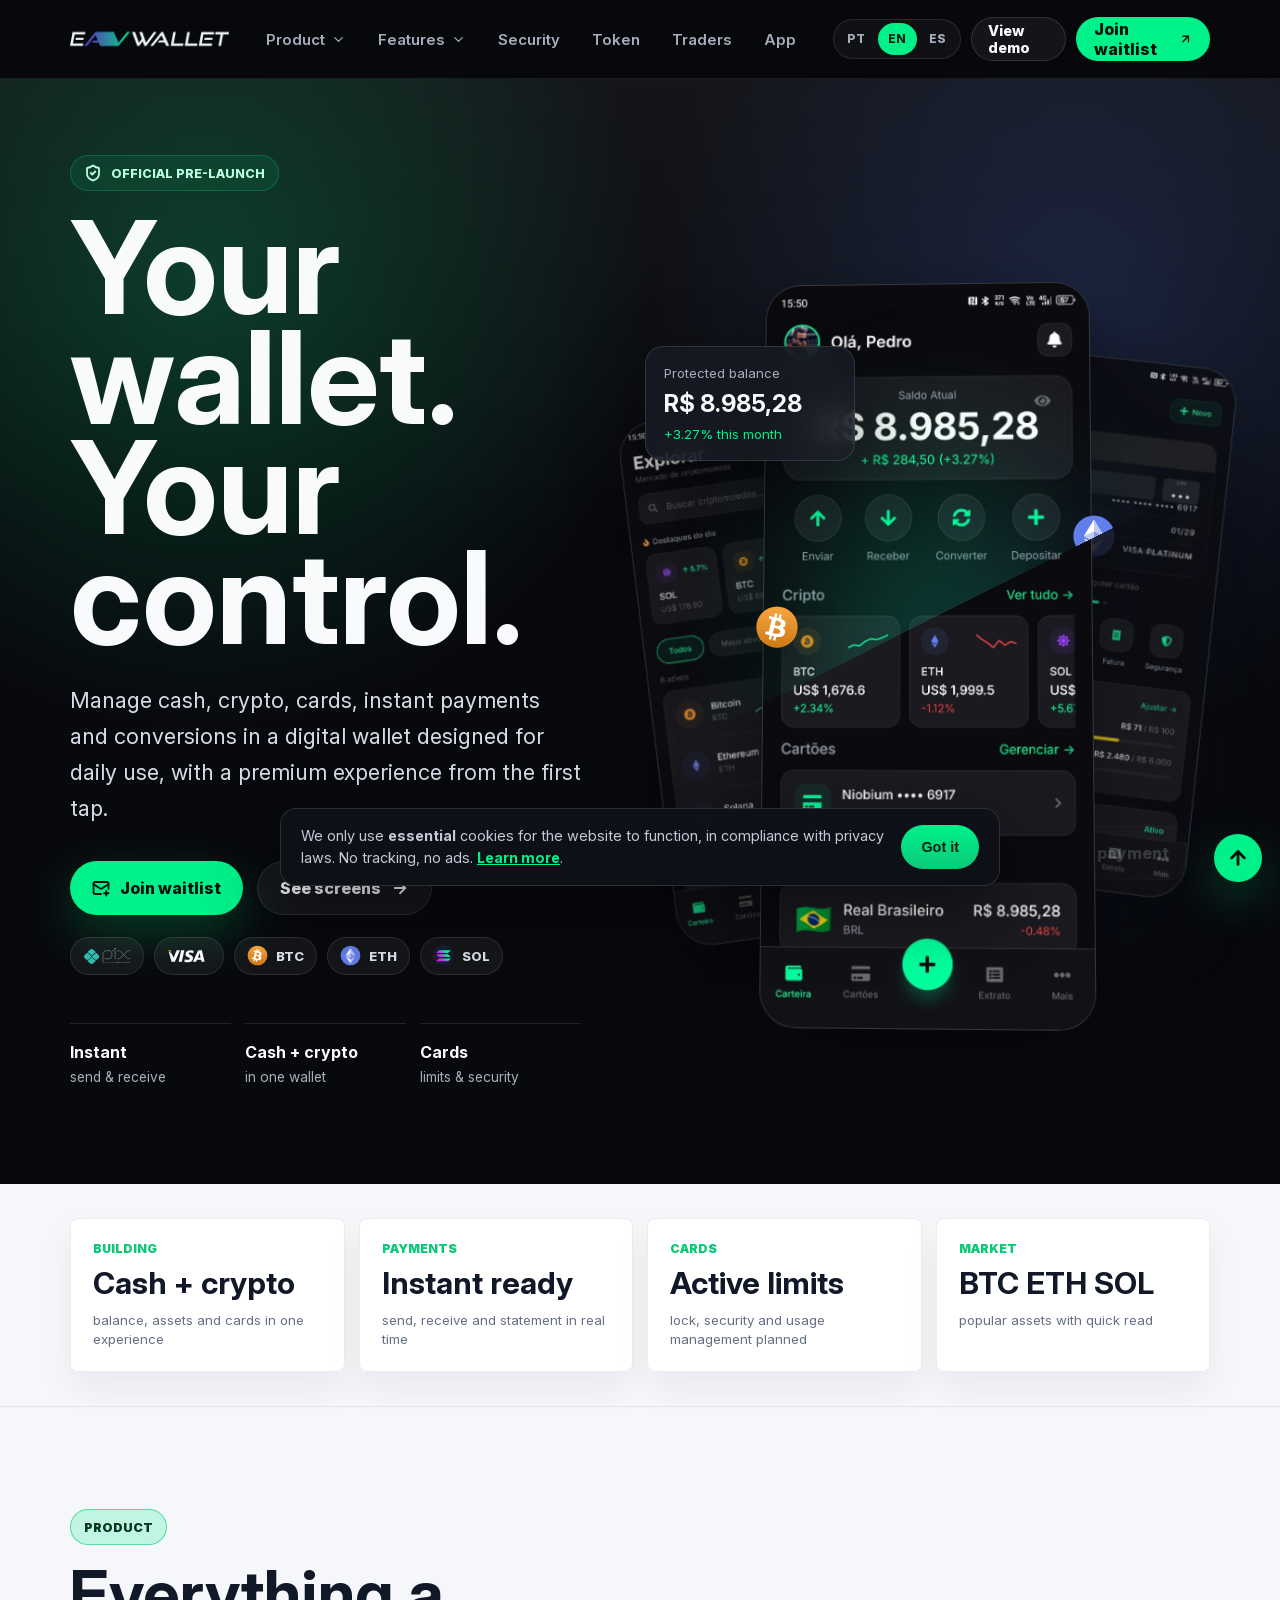
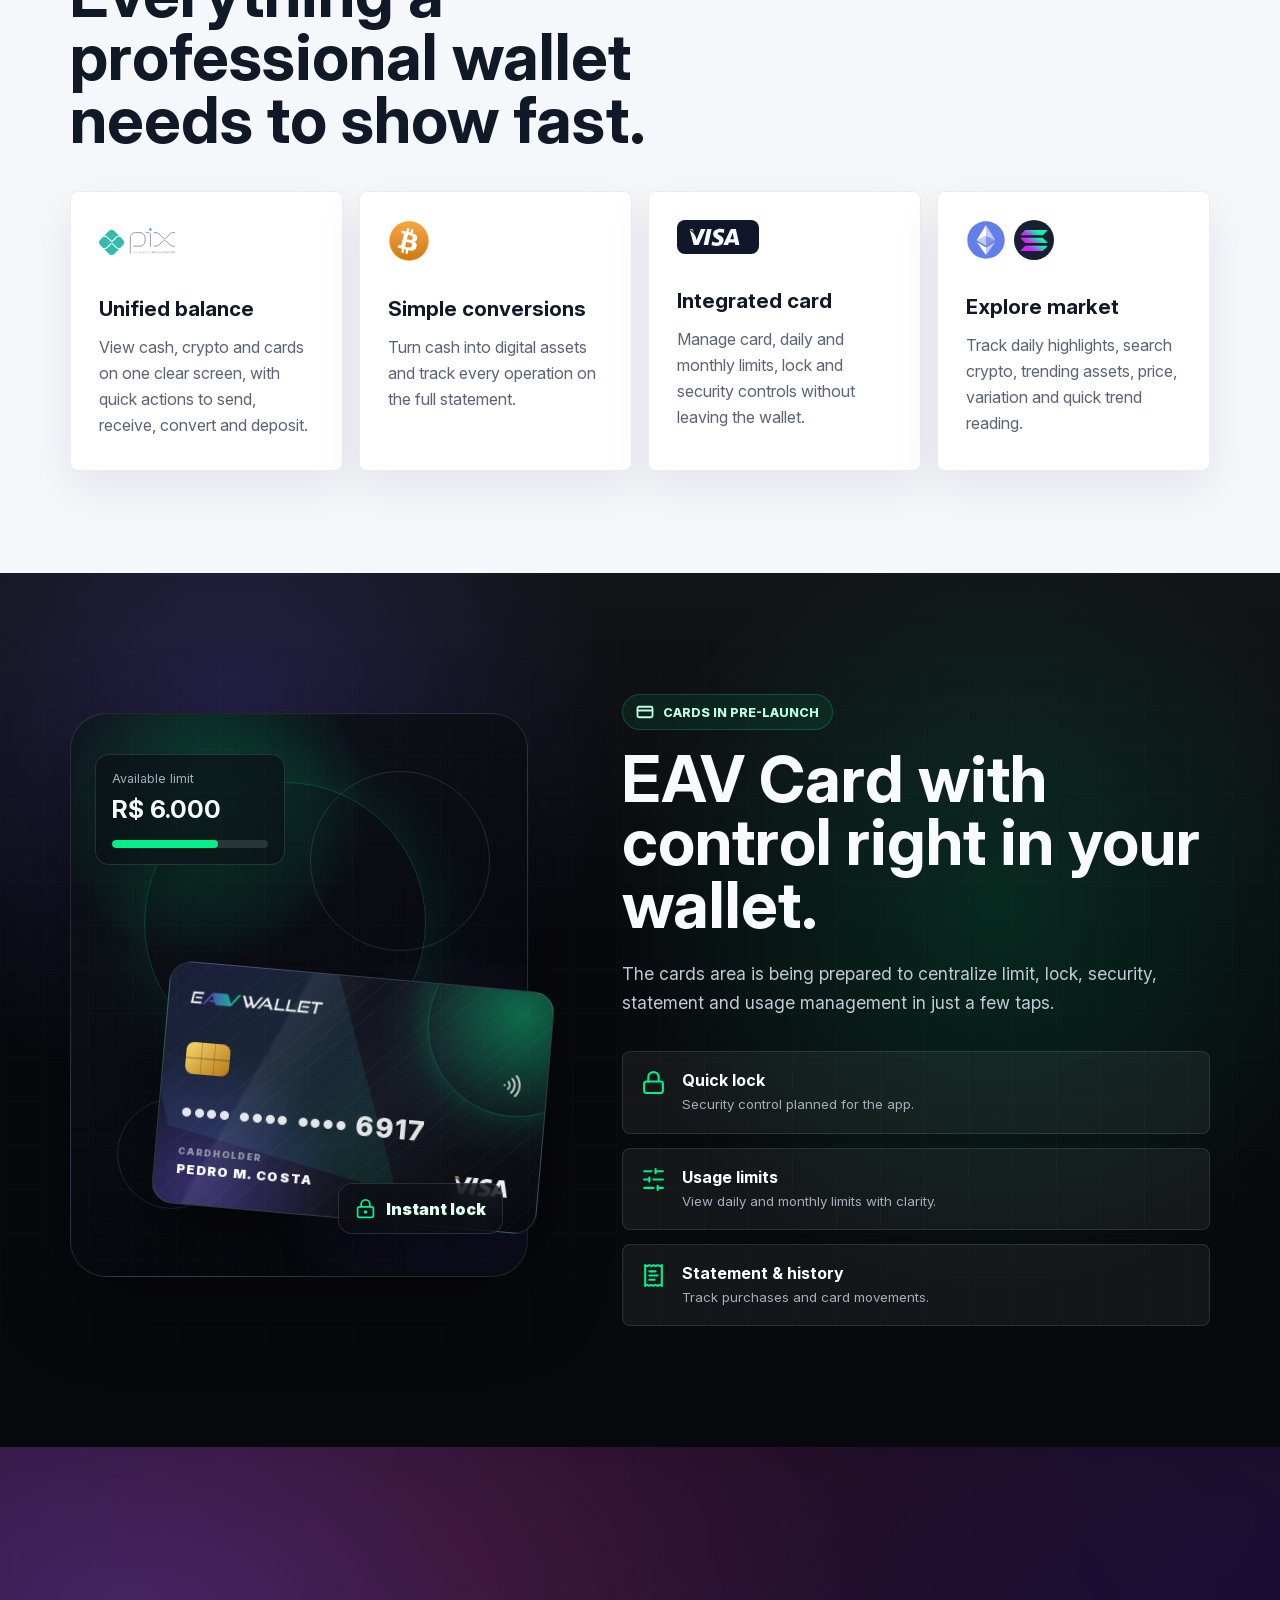
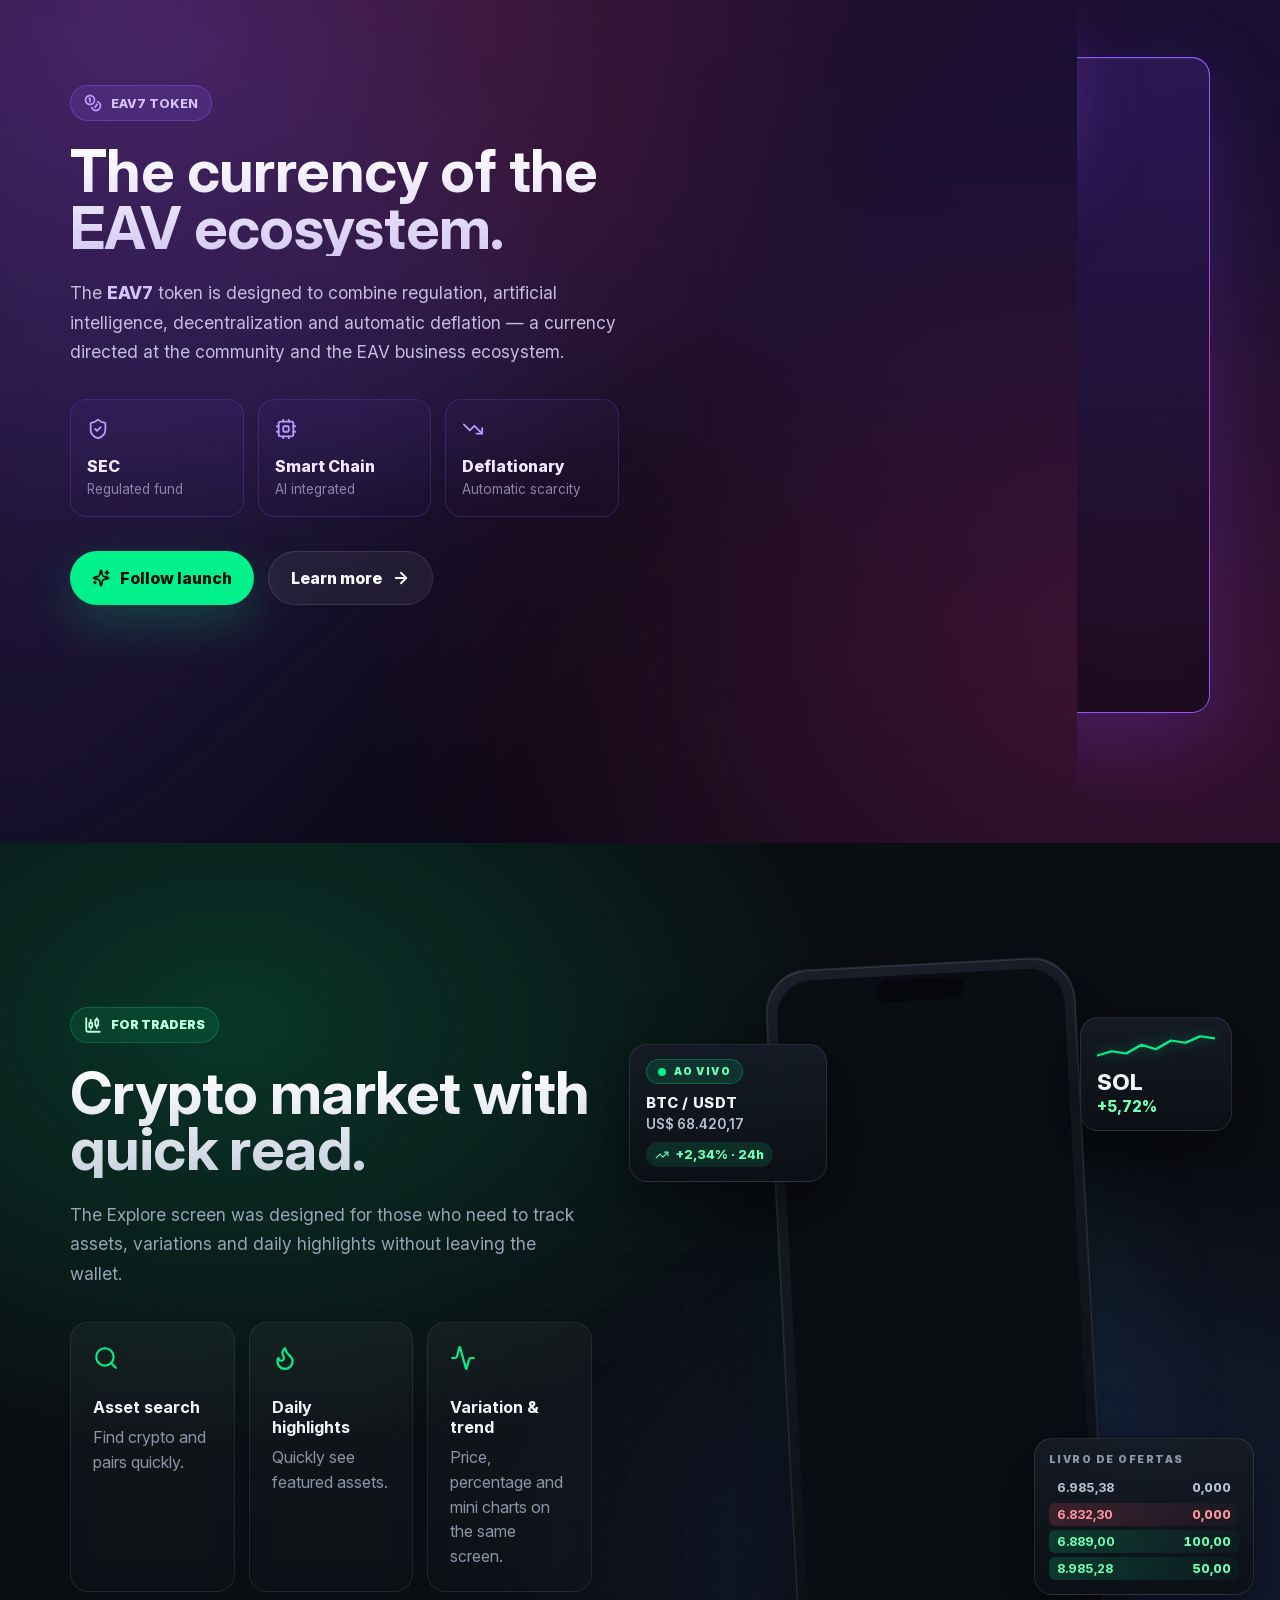
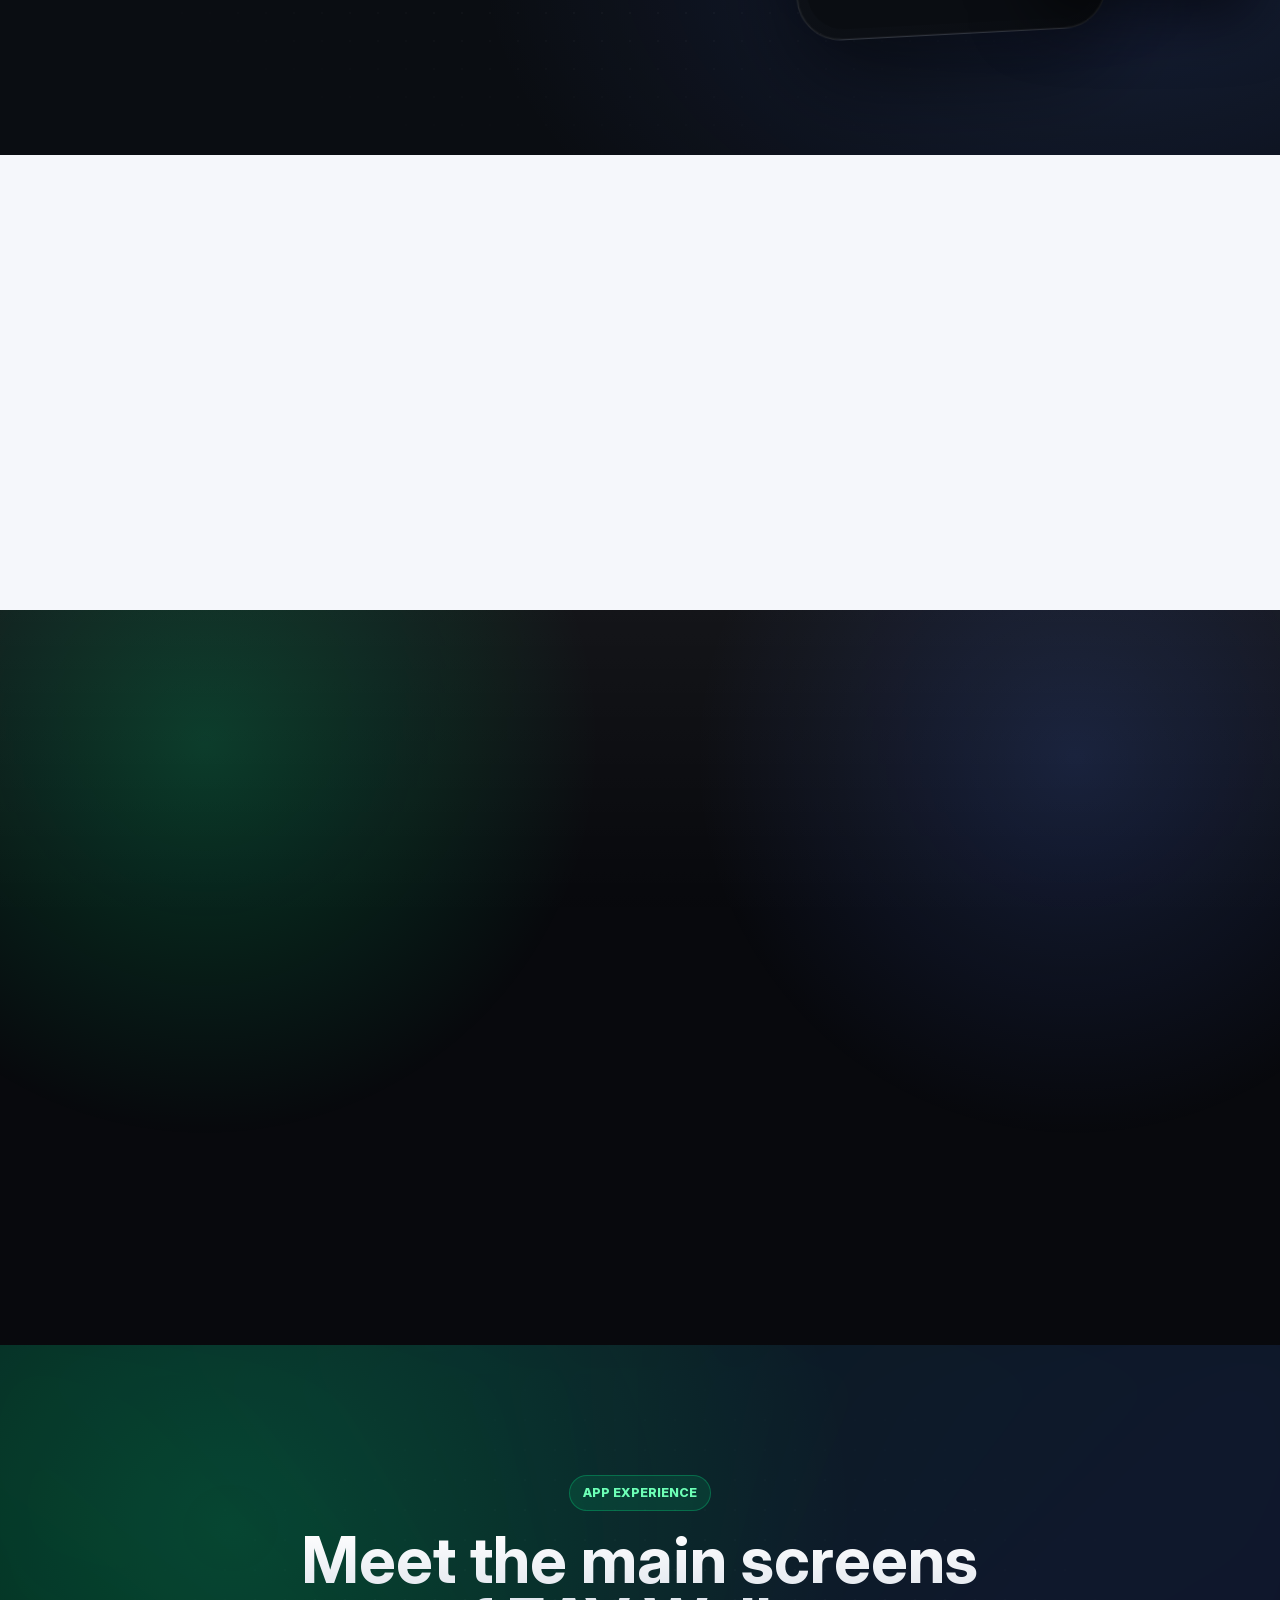
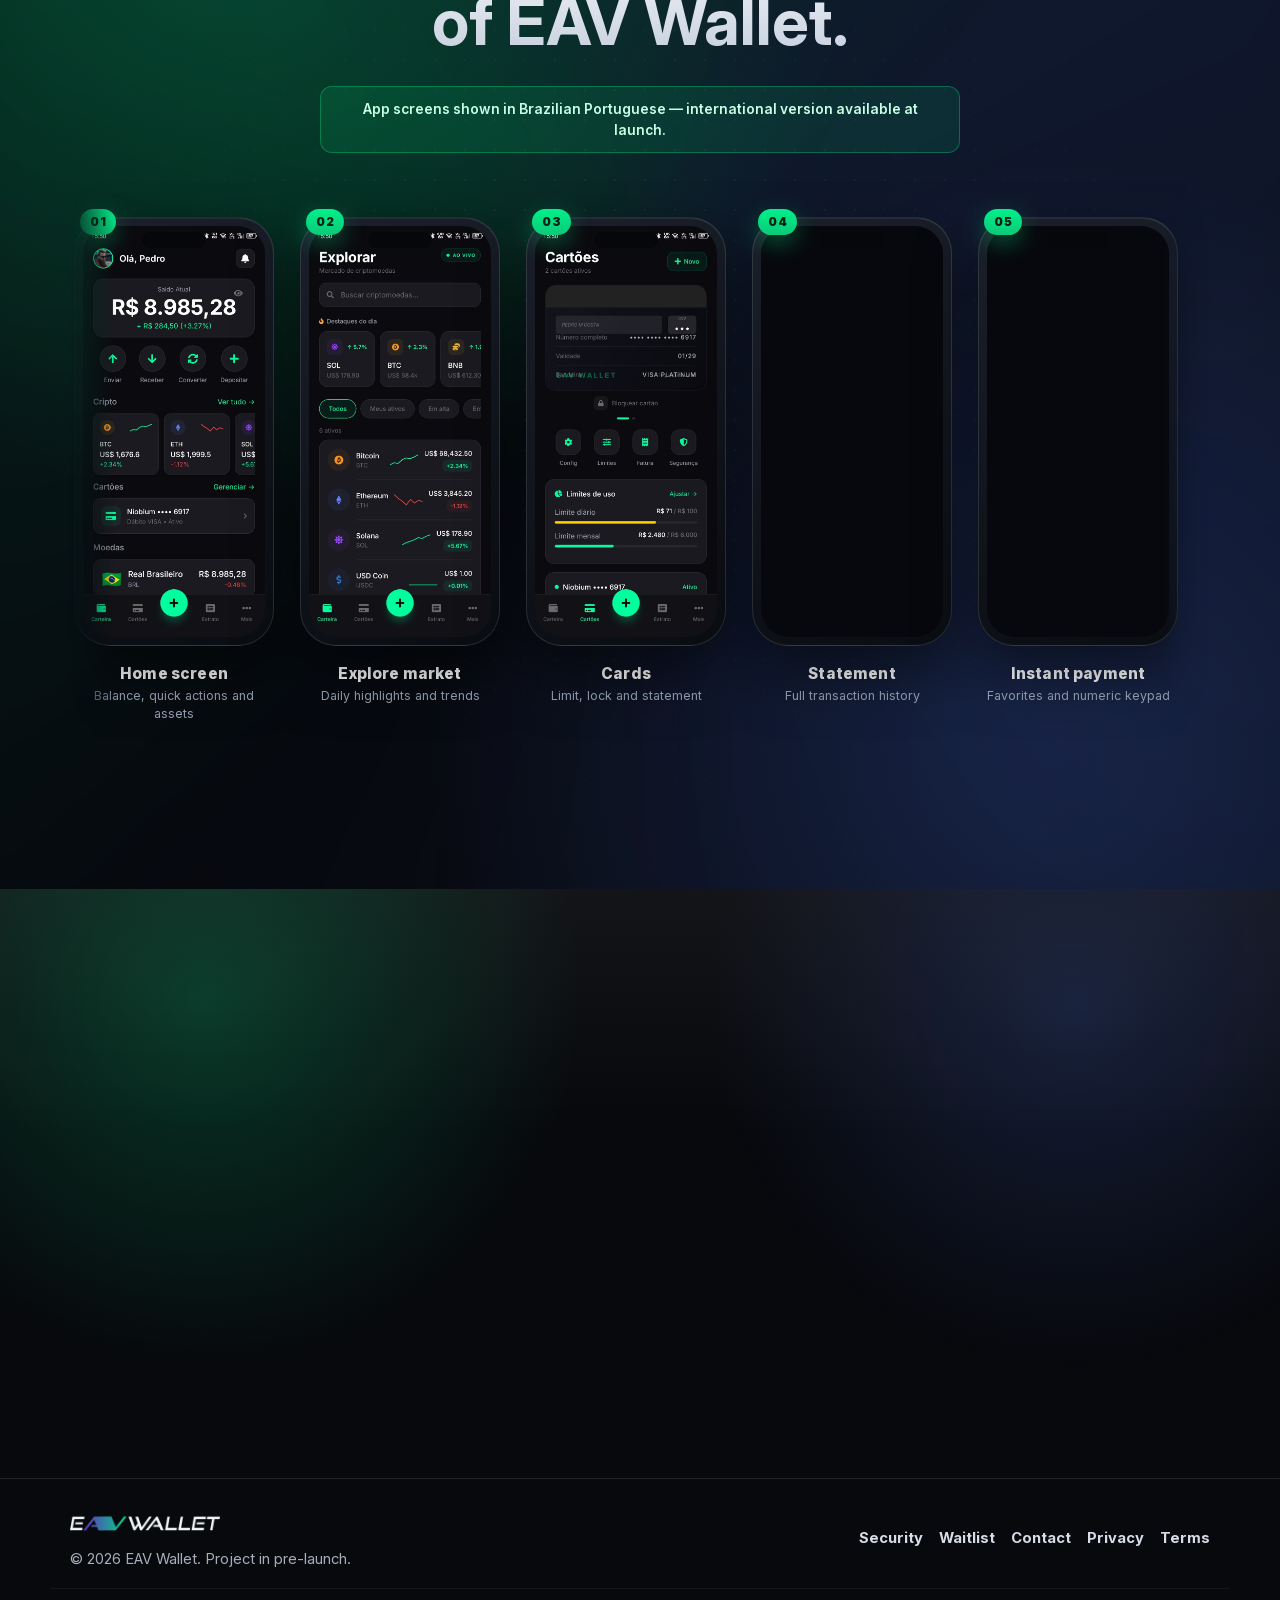
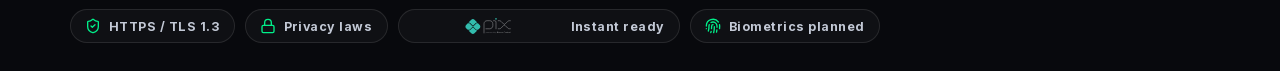
==== commit 2948007e: "feat(app): redesenha 'Conheça as principais telas' Antes: cards simples em fundo cinza apagado. Agor" ====
--- a/index.html
+++ b/index.html
@@ -641,36 +641,79 @@
       </section>
 
       <section id="app" class="app-section">
+        <div class="app-aurora" aria-hidden="true"></div>
         <div class="shell">
           <div class="section-heading centered reveal">
-            <span class="eyebrow muted" data-i18n="app.eyebrow">Experiência do app</span>
+            <span class="eyebrow" data-i18n="app.eyebrow">Experiência do app</span>
             <h2 data-i18n="app.title">Conheça as principais telas da EAV Wallet.</h2>
           </div>
           <p class="lang-disclaimer" data-i18n="lang.disclaimer">Telas do app exibidas em português brasileiro — versão internacional disponível no lançamento.</p>
           <div class="screen-rail" aria-label="Galeria de telas da EAV Wallet">
             <figure class="screen-card reveal">
-              <img src="wallet/1.jpeg" alt="Tela inicial" width="709" height="1600" loading="lazy" decoding="async" data-i18n-attr="alt:alt.hero.main" />
-              <figcaption data-i18n="screen.home">Tela inicial</figcaption>
+              <span class="screen-num" aria-hidden="true">01</span>
+              <div class="screen-frame">
+                <span class="screen-notch" aria-hidden="true"></span>
+                <img src="wallet/1.jpeg" alt="Tela inicial" width="709" height="1600" loading="lazy" decoding="async" data-i18n-attr="alt:alt.hero.main" />
+              </div>
+              <figcaption>
+                <strong data-i18n="screen.home">Tela inicial</strong>
+                <small data-i18n="screen.home.sub">Saldo, ações rápidas e ativos</small>
+              </figcaption>
             </figure>
             <figure class="screen-card reveal">
-              <img src="wallet/8.jpeg" alt="Explorar mercado" width="709" height="1600" loading="lazy" decoding="async" data-i18n-attr="alt:alt.hero.explore" />
-              <figcaption data-i18n="screen.explore">Explorar mercado</figcaption>
+              <span class="screen-num" aria-hidden="true">02</span>
+              <div class="screen-frame">
+                <span class="screen-notch" aria-hidden="true"></span>
+                <img src="wallet/8.jpeg" alt="Explorar mercado" width="709" height="1600" loading="lazy" decoding="async" data-i18n-attr="alt:alt.hero.explore" />
+              </div>
+              <figcaption>
+                <strong data-i18n="screen.explore">Explorar mercado</strong>
+                <small data-i18n="screen.explore.sub">Destaques do dia e tendências</small>
+              </figcaption>
             </figure>
             <figure class="screen-card reveal">
-              <img src="wallet/2.jpeg" alt="Cartões" width="709" height="1600" loading="lazy" decoding="async" data-i18n-attr="alt:alt.hero.cards" />
-              <figcaption data-i18n="screen.cards">Cartões</figcaption>
+              <span class="screen-num" aria-hidden="true">03</span>
+              <div class="screen-frame">
+                <span class="screen-notch" aria-hidden="true"></span>
+                <img src="wallet/2.jpeg" alt="Cartões" width="709" height="1600" loading="lazy" decoding="async" data-i18n-attr="alt:alt.hero.cards" />
+              </div>
+              <figcaption>
+                <strong data-i18n="screen.cards">Cartões</strong>
+                <small data-i18n="screen.cards.sub">Limite, bloqueio e fatura</small>
+              </figcaption>
             </figure>
             <figure class="screen-card reveal">
-              <img src="wallet/3.jpeg" alt="Extrato" width="709" height="1600" loading="lazy" decoding="async" />
-              <figcaption data-i18n="screen.statement">Extrato</figcaption>
+              <span class="screen-num" aria-hidden="true">04</span>
+              <div class="screen-frame">
+                <span class="screen-notch" aria-hidden="true"></span>
+                <img src="wallet/3.jpeg" alt="Extrato" width="709" height="1600" loading="lazy" decoding="async" />
+              </div>
+              <figcaption>
+                <strong data-i18n="screen.statement">Extrato</strong>
+                <small data-i18n="screen.statement.sub">Histórico completo de transações</small>
+              </figcaption>
             </figure>
             <figure class="screen-card reveal">
-              <img src="wallet/5.jpeg" alt="Envio via PIX" width="709" height="1600" loading="lazy" decoding="async" />
-              <figcaption data-i18n="screen.send">Envio via PIX</figcaption>
+              <span class="screen-num" aria-hidden="true">05</span>
+              <div class="screen-frame">
+                <span class="screen-notch" aria-hidden="true"></span>
+                <img src="wallet/5.jpeg" alt="Envio via PIX" width="709" height="1600" loading="lazy" decoding="async" />
+              </div>
+              <figcaption>
+                <strong data-i18n="screen.send">Envio via PIX</strong>
+                <small data-i18n="screen.send.sub">Favoritos e teclado numérico</small>
+              </figcaption>
             </figure>
             <figure class="screen-card reveal">
-              <img src="wallet/6.jpeg" alt="Compra de criptomoedas" width="709" height="1600" loading="lazy" decoding="async" />
-              <figcaption data-i18n="screen.buy">Compra de criptomoedas</figcaption>
+              <span class="screen-num" aria-hidden="true">06</span>
+              <div class="screen-frame">
+                <span class="screen-notch" aria-hidden="true"></span>
+                <img src="wallet/6.jpeg" alt="Compra de criptomoedas" width="709" height="1600" loading="lazy" decoding="async" />
+              </div>
+              <figcaption>
+                <strong data-i18n="screen.buy">Compra de criptomoedas</strong>
+                <small data-i18n="screen.buy.sub">Moedas e cripto em uma tela</small>
+              </figcaption>
             </figure>
           </div>
         </div>
--- a/styles.css
+++ b/styles.css
@@ -117,13 +117,14 @@
 
 .lang-disclaimer {
   display: none;
+  position: relative;
   max-width: 640px;
   margin: -10px auto 28px;
   padding: 12px 18px;
-  border: 1px solid rgba(0, 240, 138, 0.22);
+  border: 1px solid rgba(0, 240, 138, 0.32);
   border-radius: 12px;
-  background: rgba(0, 240, 138, 0.06);
-  color: #0a352a;
+  background: rgba(0, 240, 138, 0.1);
+  color: #c8ffe5;
   font-size: 0.86rem;
   text-align: center;
   font-weight: 600;
@@ -134,15 +135,6 @@
   display: block;
 }
 
-.screen-card figcaption {
-  margin-top: 12px;
-  padding: 0 4px 6px;
-  text-align: center;
-  font-size: 0.86rem;
-  font-weight: 700;
-  color: #d7dce8;
-  letter-spacing: 0.02em;
-}
 
 @media (max-width: 980px) {
   .lang-switch:not(.lang-switch-mobile) {
@@ -973,12 +965,75 @@
 }
 
 .product-section,
-.app-section,
 .assets-section,
 .proof-section {
   padding: 102px 0;
   background: #f5f7fb;
   color: #111827;
+}
+
+.app-section {
+  position: relative;
+  padding: 130px 0;
+  background:
+    radial-gradient(ellipse at 18% 16%, rgba(0, 240, 138, 0.18), transparent 42%),
+    radial-gradient(ellipse at 82% 88%, rgba(79, 124, 255, 0.18), transparent 42%),
+    #07090f;
+  color: #ecebf5;
+  overflow: hidden;
+}
+
+.app-section::before {
+  content: "";
+  position: absolute;
+  inset: 0;
+  background-image: radial-gradient(circle, rgba(255, 255, 255, 0.045) 1px, transparent 1px);
+  background-size: 30px 30px;
+  -webkit-mask-image: radial-gradient(ellipse at center, black 22%, transparent 76%);
+          mask-image: radial-gradient(ellipse at center, black 22%, transparent 76%);
+  pointer-events: none;
+}
+
+.app-aurora {
+  position: absolute;
+  inset: -10%;
+  background:
+    conic-gradient(
+      from 220deg at 50% 50%,
+      rgba(0, 240, 138, 0) 0deg,
+      rgba(0, 240, 138, 0.16) 80deg,
+      rgba(79, 124, 255, 0.18) 200deg,
+      rgba(0, 240, 138, 0) 360deg
+    );
+  filter: blur(70px);
+  opacity: 0.7;
+  pointer-events: none;
+  animation: appAuroraSpin 32s linear infinite;
+}
+
+@keyframes appAuroraSpin {
+  to { transform: rotate(360deg); }
+}
+
+.app-section .shell {
+  position: relative;
+}
+
+.app-section .section-heading h2 {
+  background: linear-gradient(180deg, #ffffff 0%, #b8c4d6 130%);
+  -webkit-background-clip: text;
+          background-clip: text;
+  color: transparent;
+}
+
+.app-section .section-heading p {
+  color: #97a4b6;
+}
+
+.app-section .eyebrow {
+  color: #6dffb6;
+  background: rgba(0, 240, 138, 0.1);
+  border-color: rgba(0, 240, 138, 0.28);
 }
 
 .proof-section {
@@ -2283,12 +2338,13 @@
 
 .screen-rail {
   display: grid;
-  grid-template-columns: repeat(6, minmax(180px, 1fr));
-  gap: 18px;
+  grid-template-columns: repeat(6, minmax(200px, 1fr));
+  gap: 26px;
   overflow-x: auto;
-  padding: 8px 4px 26px;
+  padding: 36px 4px 36px;
   scrollbar-width: none;
   -ms-overflow-style: none;
+  scroll-snap-type: x mandatory;
   -webkit-mask-image: linear-gradient(90deg, transparent 0, black 4%, black 96%, transparent 100%);
           mask-image: linear-gradient(90deg, transparent 0, black 4%, black 96%, transparent 100%);
 }
@@ -2300,30 +2356,113 @@
 }
 
 .screen-card {
-  min-width: 180px;
+  position: relative;
   margin: 0;
+  scroll-snap-align: center;
+  transition: transform 320ms cubic-bezier(0.22, 1, 0.36, 1);
+}
+
+.screen-card:hover {
+  transform: translateY(-10px);
+}
+
+.screen-num {
+  position: absolute;
+  top: -8px;
+  left: 6px;
+  z-index: 3;
+  display: inline-flex;
+  align-items: center;
+  justify-content: center;
+  min-width: 36px;
+  height: 26px;
+  padding: 0 10px;
+  border-radius: 999px;
+  background: linear-gradient(180deg, var(--green), var(--green-2));
+  color: #082316;
+  font-size: 0.74rem;
+  font-weight: 900;
+  letter-spacing: 0.06em;
+  box-shadow: 0 8px 22px rgba(0, 240, 138, 0.32);
+}
+
+.screen-frame {
+  position: relative;
+  border-radius: 36px;
+  border: 1px solid rgba(255, 255, 255, 0.12);
+  background: linear-gradient(160deg, #1a1f2a 0%, #0a0d12 100%);
+  padding: 8px;
+  box-shadow:
+    0 24px 60px rgba(0, 0, 0, 0.5),
+    inset 0 1px 0 rgba(255, 255, 255, 0.06);
   overflow: hidden;
-  border: 1px solid rgba(17, 24, 39, 0.12);
-  border-radius: 30px;
-  background: #111217;
-  padding: 8px;
-  box-shadow: 0 20px 50px rgba(15, 23, 42, 0.18);
-  transform: perspective(800px) rotateY(0) translateY(0);
-  transition: transform 260ms ease, box-shadow 260ms ease;
-}
-
-.screen-card:hover {
-  transform: perspective(800px) rotateY(-4deg) translateY(-8px);
-  box-shadow: 0 28px 70px rgba(15, 23, 42, 0.22);
+  transition: border-color 320ms ease, box-shadow 320ms ease, transform 320ms ease;
+}
+
+.screen-card:hover .screen-frame {
+  border-color: rgba(0, 240, 138, 0.4);
+  box-shadow:
+    0 32px 70px rgba(0, 240, 138, 0.18),
+    inset 0 1px 0 rgba(255, 255, 255, 0.08);
+}
+
+.screen-frame::before {
+  content: "";
+  position: absolute;
+  inset: 0;
+  border-radius: inherit;
+  background: linear-gradient(135deg, rgba(0, 240, 138, 0.18), transparent 50%);
+  opacity: 0;
+  pointer-events: none;
+  transition: opacity 320ms ease;
+}
+
+.screen-card:hover .screen-frame::before {
+  opacity: 1;
+}
+
+.screen-notch {
+  position: absolute;
+  top: 14px;
+  left: 50%;
+  transform: translateX(-50%);
+  width: 64px;
+  height: 16px;
+  border-radius: 999px;
+  background: #05070b;
+  z-index: 2;
 }
 
 .screen-card img {
+  display: block;
   width: 100%;
   height: auto;
   aspect-ratio: 709 / 1600;
   object-fit: cover;
-  border-radius: 24px;
+  border-radius: 28px;
   background: #07080d;
+}
+
+.screen-card figcaption {
+  display: block;
+  margin-top: 18px;
+  text-align: center;
+}
+
+.screen-card figcaption strong {
+  display: block;
+  font-size: 0.96rem;
+  font-weight: 800;
+  color: #ffffff;
+  letter-spacing: 0.01em;
+}
+
+.screen-card figcaption small {
+  display: block;
+  margin-top: 4px;
+  font-size: 0.78rem;
+  color: #97a4b6;
+  line-height: 1.45;
 }
 
 .download-section {
@@ -2897,11 +3036,11 @@
     grid-template-columns: unset;
     grid-auto-columns: unset;
     grid-auto-flow: unset;
-    gap: 14px;
+    gap: 18px;
     scroll-snap-type: x mandatory;
     -webkit-overflow-scrolling: touch;
     scrollbar-width: none;
-    padding: 8px 4px 26px;
+    padding: 36px 4px 36px;
   }
 
   .screen-rail::-webkit-scrollbar {
@@ -2909,9 +3048,14 @@
   }
 
   .screen-card {
-    flex: 0 0 70%;
+    flex: 0 0 72%;
     min-width: 0;
     scroll-snap-align: center;
+  }
+
+  .screen-num {
+    top: 24px;
+    left: 18px;
   }
 
   .asset-matrix-wrap {
@@ -3323,13 +3467,12 @@
     min-height: 230px;
   }
 
-  .screen-rail {
-    grid-template-columns: repeat(6, 190px);
-    margin-right: -14px;
-  }
-
-  .screen-card {
-    min-width: 190px;
+  .screen-card figcaption strong {
+    font-size: 0.9rem;
+  }
+
+  .screen-card figcaption small {
+    font-size: 0.74rem;
   }
 
   .input-row {
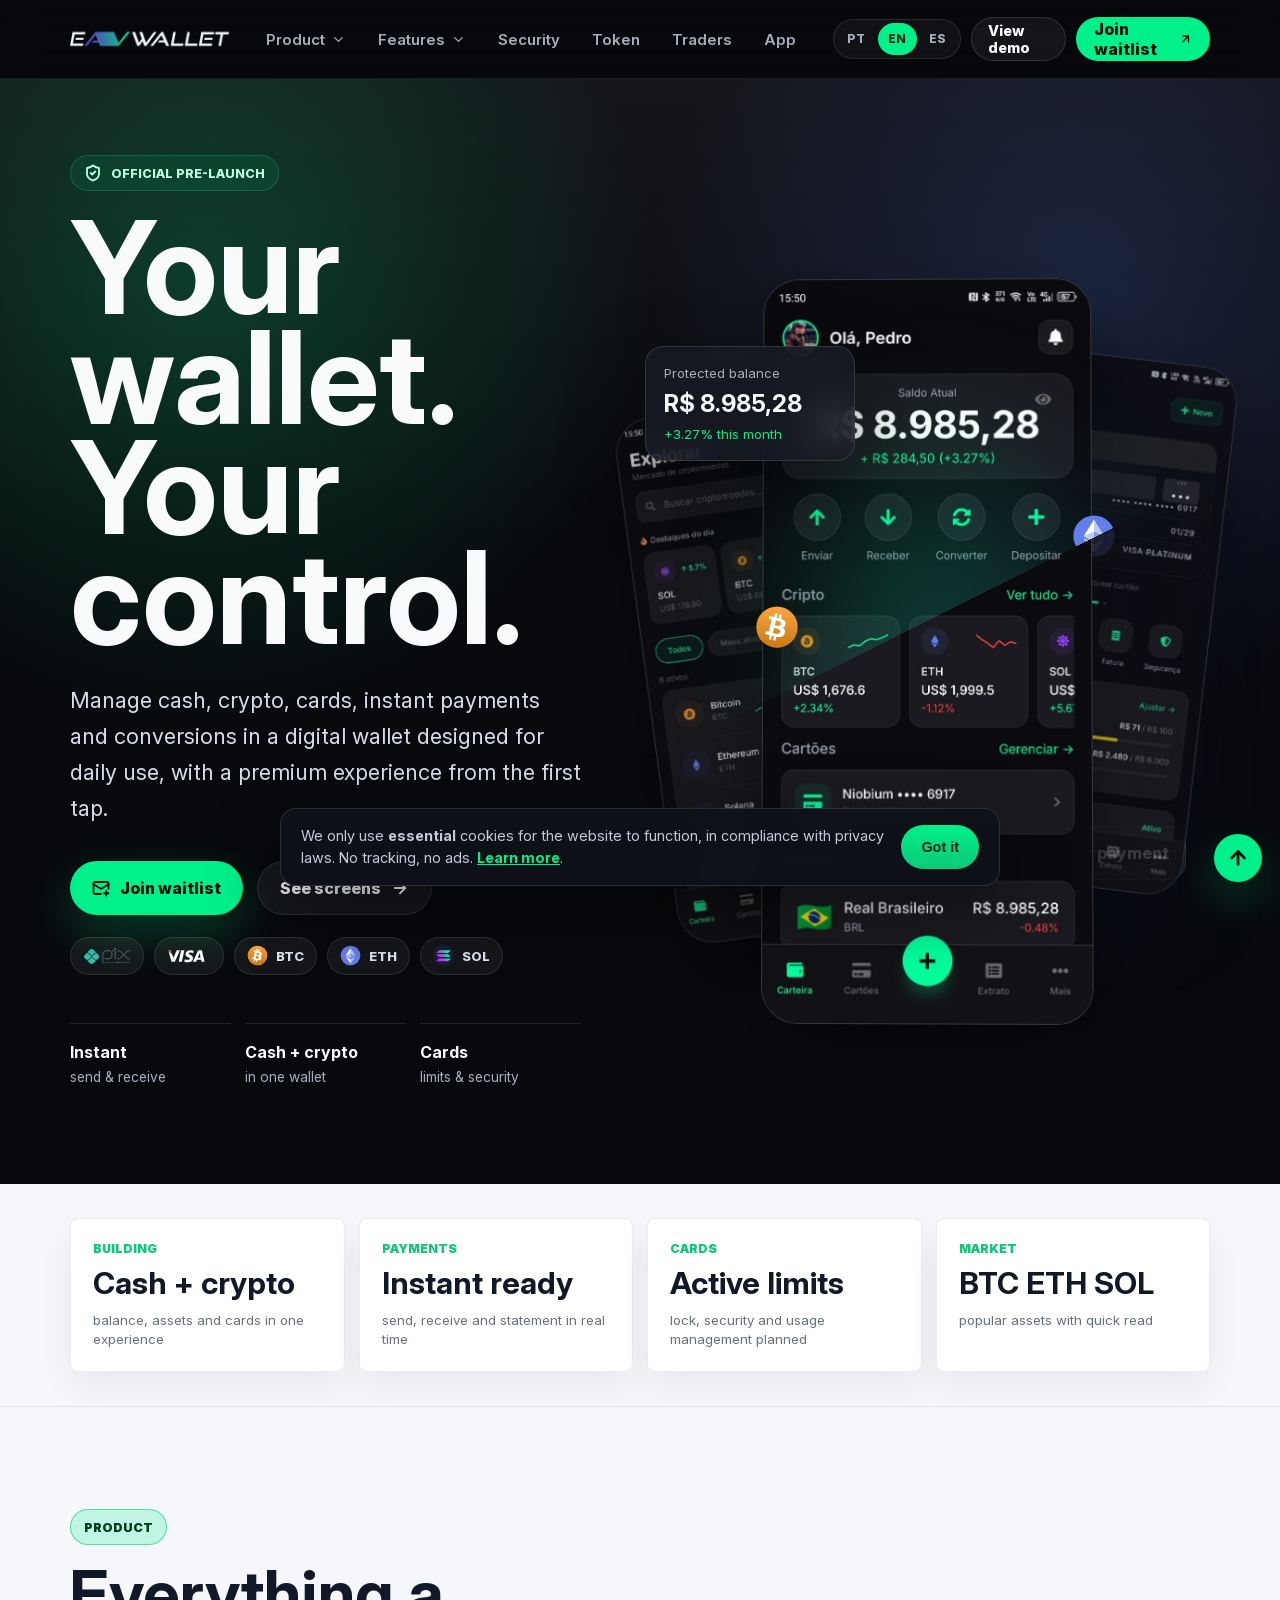
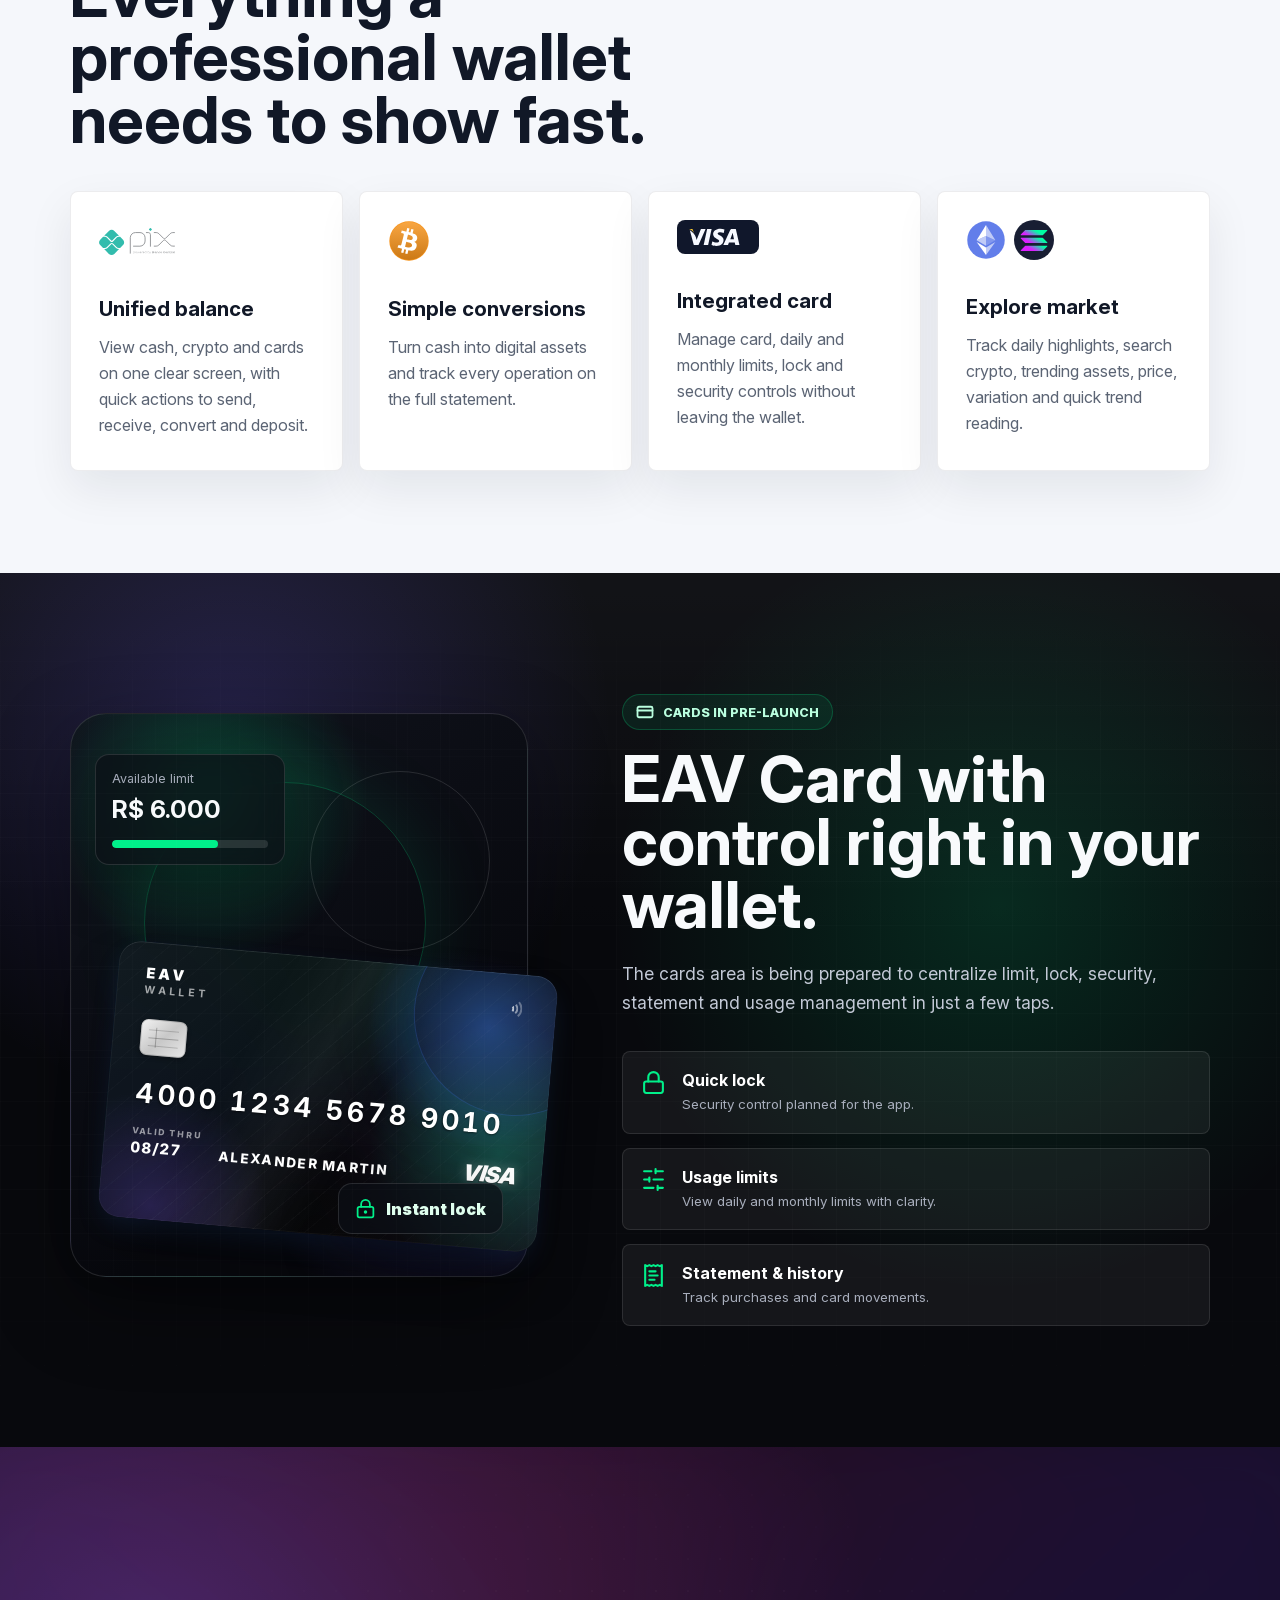
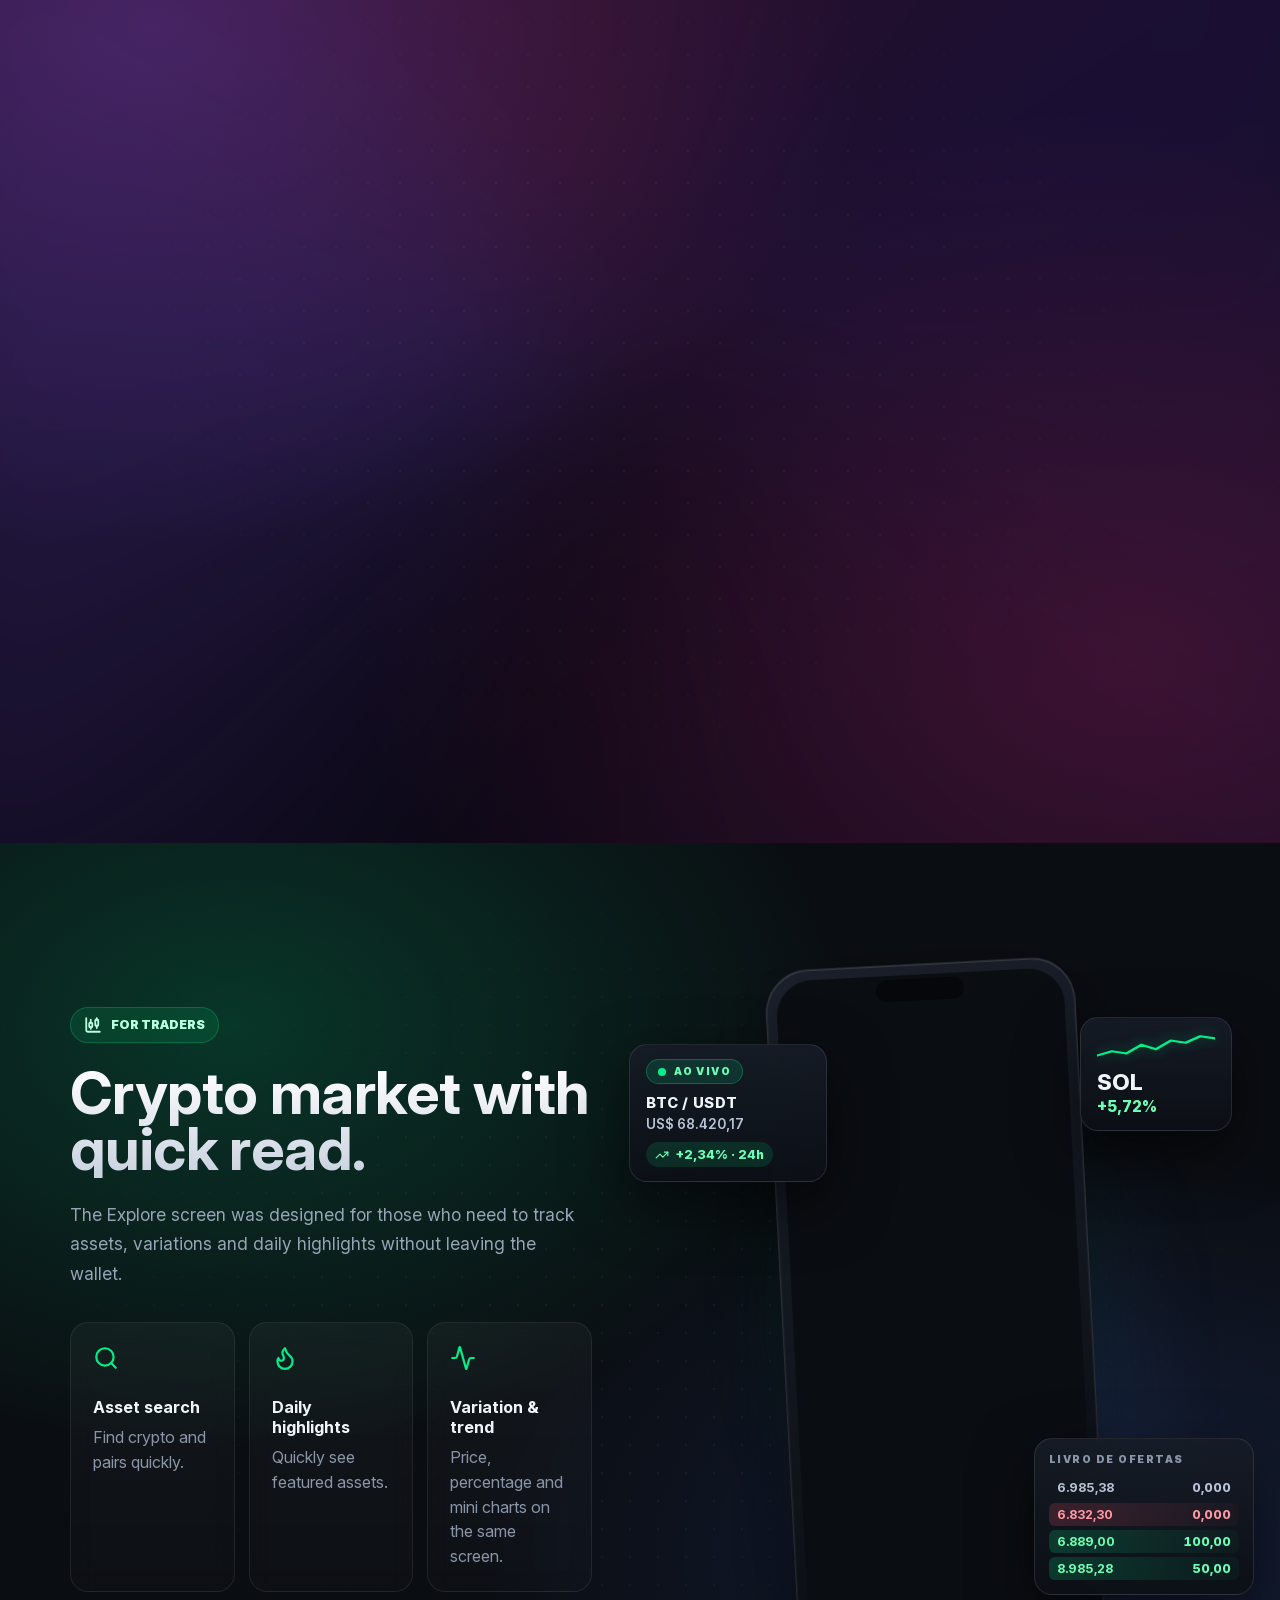
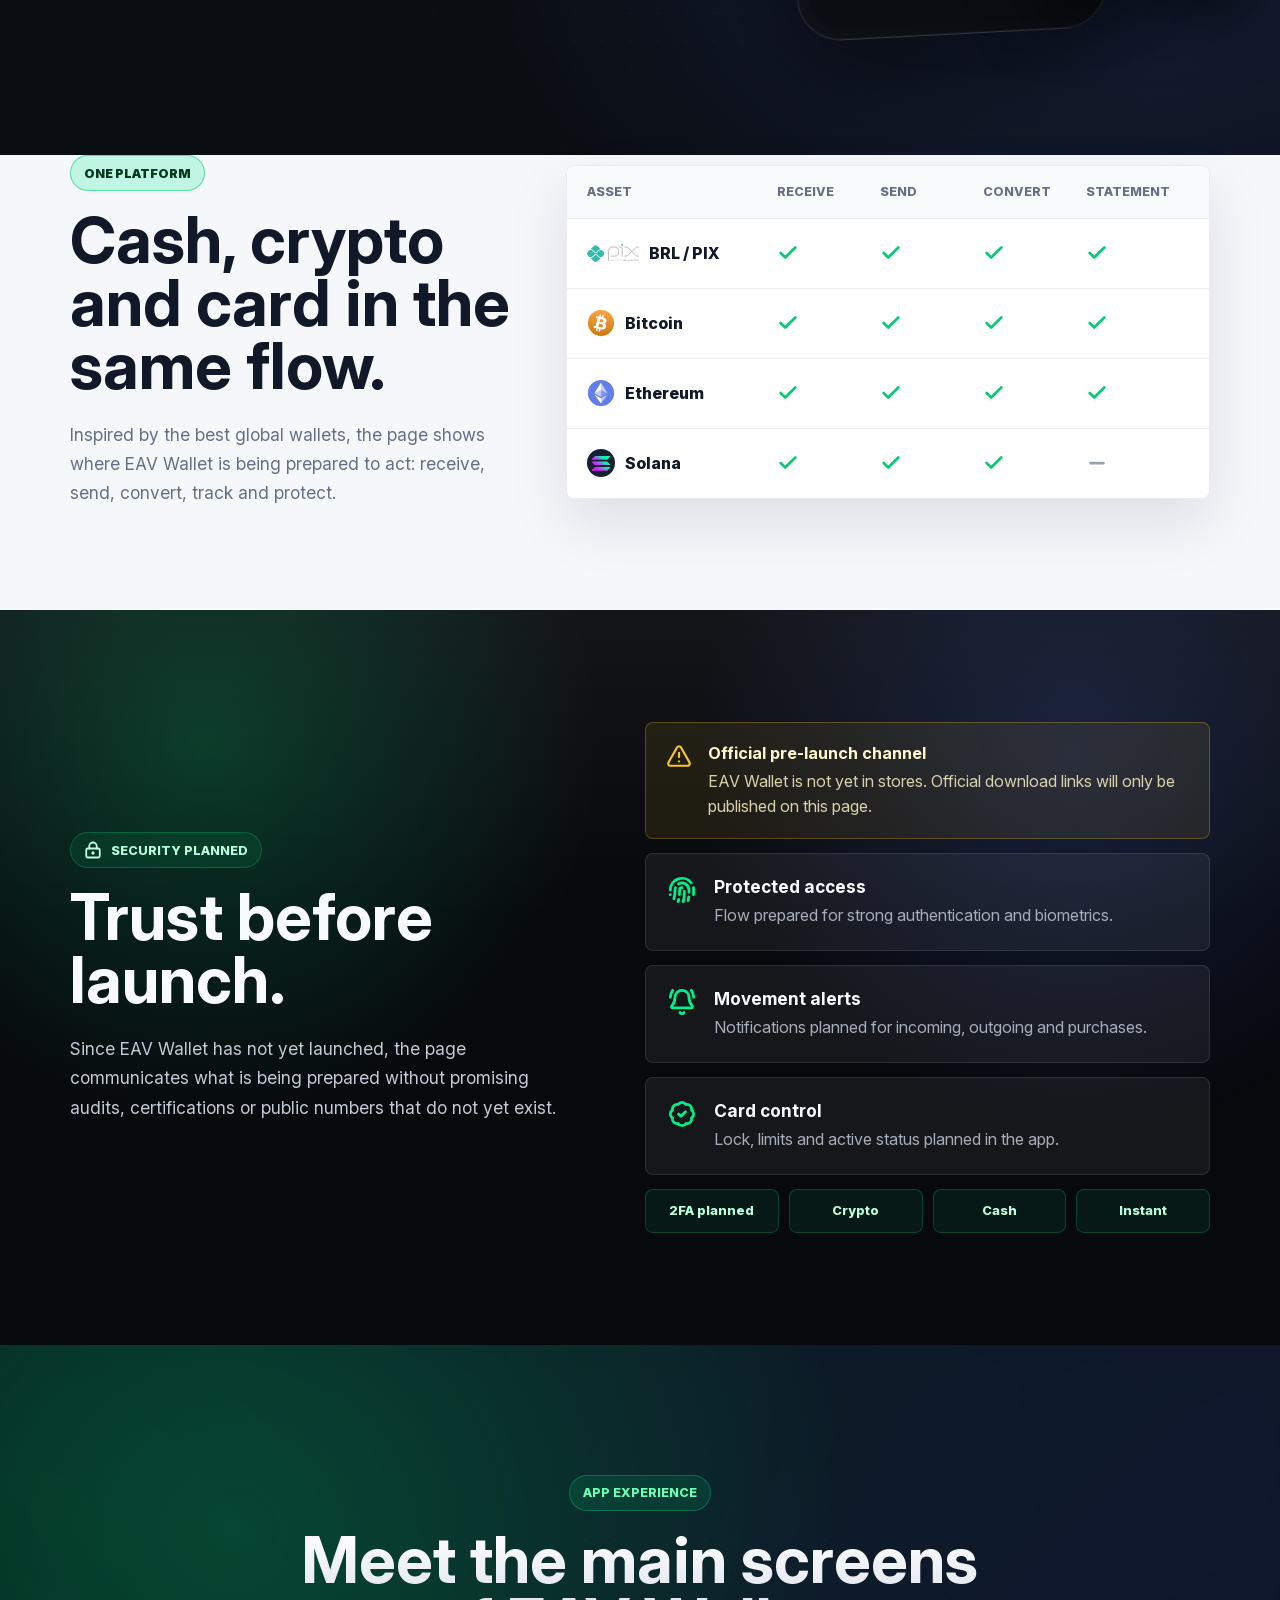
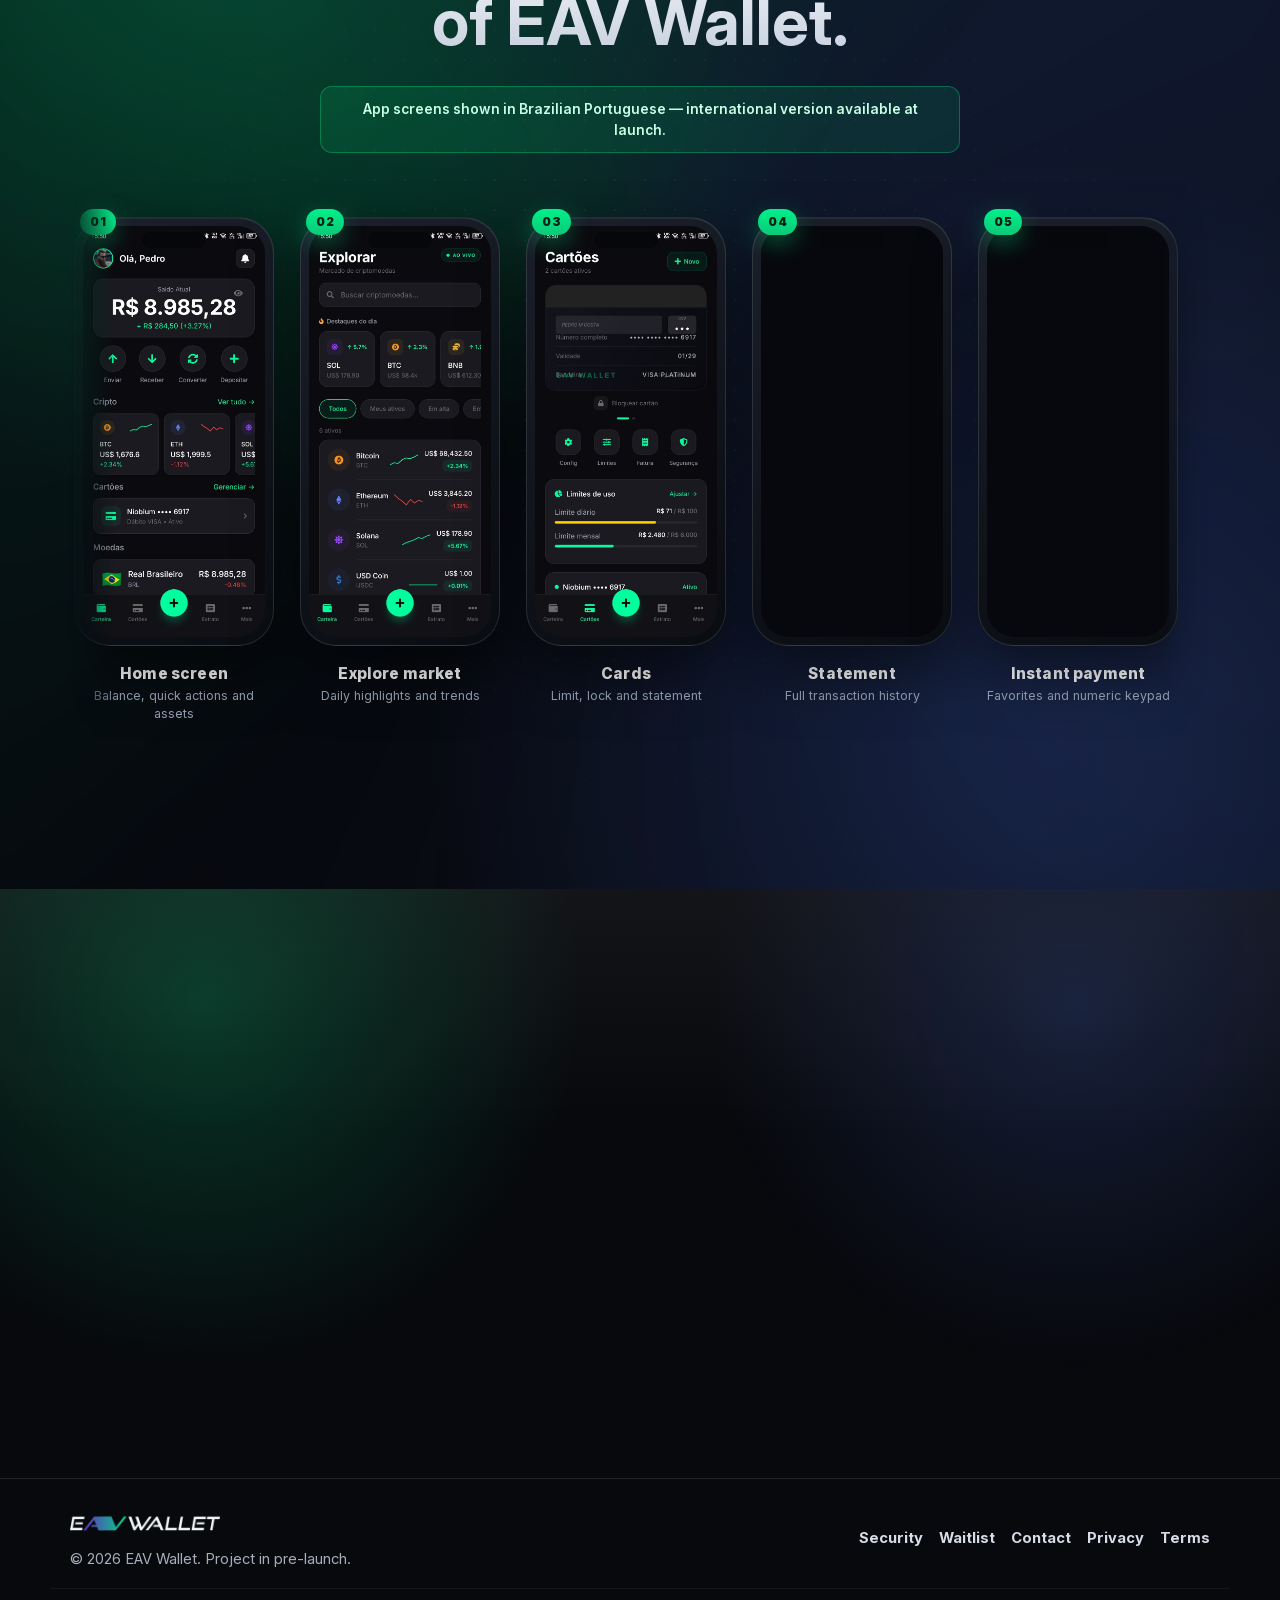
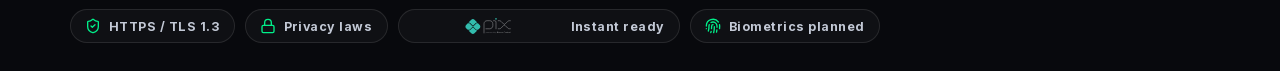
==== commit c8015e44: "feat(card): substitui card-preview pelo cartao premium EAV/Visa Conforme spec do mockup: - Backgroun" ====
--- a/index.html
+++ b/index.html
@@ -352,22 +352,21 @@
                 <span data-i18n="cards.security.label">Bloqueio instantâneo</span>
               </div>
             </div>
-            <div class="card-preview" aria-hidden="true">
-              <div class="card-sheen"></div>
-              <div class="card-brand-row">
-                <img src="wallet/logo.png" alt="" />
-              </div>
-              <div class="card-middle">
-                <div class="card-chip"></div>
-                <i data-lucide="wifi" aria-hidden="true"></i>
-              </div>
-              <div class="card-number">••••  ••••  ••••  6917</div>
+            <div class="credit-card" aria-label="Cartão EAV Wallet Visa">
+              <span class="card-glow" aria-hidden="true"></span>
+              <div class="card-top">
+                <span class="card-brand">EAV <em>WALLET</em></span>
+                <span class="contactless" aria-hidden="true"><i></i><i></i><i></i></span>
+              </div>
+              <span class="card-chip" aria-hidden="true"></span>
+              <div class="card-number">4000 1234 5678 9010</div>
               <div class="card-bottom">
-                <span>
-                  <small data-i18n="cards.preview.holder">TITULAR</small>
-                  PEDRO M. COSTA
-                </span>
-                <img src="wallet/icons/visa.svg" alt="" />
+                <div class="valid-block">
+                  <small data-i18n="cards.preview.valid">VÁLIDO ATÉ</small>
+                  <strong>08/27</strong>
+                </div>
+                <span class="card-holder">ALEXANDER MARTIN</span>
+                <span class="visa-logo" aria-label="Visa">VISA</span>
               </div>
             </div>
           </div>
--- a/styles.css
+++ b/styles.css
@@ -1351,128 +1351,243 @@
   color: var(--green);
 }
 
-.card-preview {
-  position: absolute;
-  right: 6px;
-  bottom: 116px;
-  width: min(386px, 82vw);
+/* ===== Premium EAV Wallet Visa card ===== */
+.credit-card {
+  position: absolute;
+  right: 4px;
+  bottom: 100px;
+  width: min(440px, 88vw);
   aspect-ratio: 1.586 / 1;
-  padding: 20px 22px;
-  border: 1px solid rgba(255, 255, 255, 0.16);
+  padding: 24px 28px;
   border-radius: 22px;
-  color: #f8fafc;
+  color: #fff;
   background:
-    radial-gradient(circle at 92% 10%, rgba(0, 240, 138, 0.38), transparent 28%),
-    radial-gradient(circle at 12% 92%, rgba(111, 92, 255, 0.34), transparent 34%),
-    linear-gradient(135deg, #0c0e16 0%, #171a25 54%, #08090d 100%);
-  box-shadow: 0 28px 80px rgba(0, 0, 0, 0.46);
-  backdrop-filter: blur(16px);
+    radial-gradient(circle at 85% 20%, rgba(59, 130, 246, 0.45), transparent 28%),
+    radial-gradient(circle at 90% 65%, rgba(16, 185, 129, 0.35), transparent 30%),
+    radial-gradient(circle at 12% 95%, rgba(139, 92, 246, 0.25), transparent 25%),
+    linear-gradient(135deg, #111 0%, #050505 50%, #0d0d0d 100%);
+  box-shadow:
+    0 30px 60px -20px rgba(0, 0, 0, 0.7),
+    0 12px 30px -10px rgba(59, 130, 246, 0.25),
+    inset 0 1px 0 rgba(255, 255, 255, 0.08),
+    inset 0 0 0 1px rgba(255, 255, 255, 0.04);
   transform: rotate(5deg);
   overflow: hidden;
-}
-
-.card-preview::before {
+  isolation: isolate;
+  transition: transform 0.45s cubic-bezier(0.22, 1, 0.36, 1),
+    box-shadow 0.45s ease;
+}
+
+.credit-card::before {
   content: "";
   position: absolute;
   inset: 0;
   background:
-    linear-gradient(115deg, transparent 0 28%, rgba(255, 255, 255, 0.1) 29%, transparent 43%),
-    repeating-linear-gradient(135deg, rgba(255, 255, 255, 0.045) 0 1px, transparent 1px 14px);
+    linear-gradient(115deg, transparent 30%, rgba(255, 255, 255, 0.08) 45%, transparent 60%),
+    repeating-linear-gradient(135deg, rgba(255, 255, 255, 0.03) 0 1px, transparent 1px 18px);
+  pointer-events: none;
   opacity: 0.7;
+}
+
+.credit-card::after {
+  content: "";
+  position: absolute;
+  right: -60px;
+  top: -60px;
+  width: 200px;
+  height: 200px;
+  border: 1px solid rgba(59, 130, 246, 0.22);
+  border-radius: 999px;
+  box-shadow: 0 0 90px rgba(20, 184, 166, 0.18);
   pointer-events: none;
 }
 
-.card-preview::after {
+.credit-card:hover {
+  transform: rotate(2deg) translateY(-6px);
+  box-shadow:
+    0 40px 90px -25px rgba(0, 0, 0, 0.8),
+    0 16px 40px -8px rgba(59, 130, 246, 0.3),
+    inset 0 1px 0 rgba(255, 255, 255, 0.12);
+}
+
+.card-glow {
+  position: absolute;
+  inset: -40%;
+  background: conic-gradient(
+    from 180deg at 50% 50%,
+    transparent 0deg,
+    rgba(59, 130, 246, 0.16) 80deg,
+    rgba(20, 184, 166, 0.14) 180deg,
+    rgba(139, 92, 246, 0.16) 280deg,
+    transparent 360deg
+  );
+  filter: blur(40px);
+  opacity: 0.55;
+  pointer-events: none;
+  z-index: 0;
+}
+
+.card-top {
+  position: relative;
+  z-index: 2;
+  display: flex;
+  align-items: flex-start;
+  justify-content: space-between;
+  gap: 16px;
+}
+
+.card-brand {
+  font-size: 0.92rem;
+  font-weight: 900;
+  letter-spacing: 0.18em;
+  color: #ffffff;
+  text-transform: uppercase;
+  line-height: 1;
+}
+
+.card-brand em {
+  display: block;
+  margin-top: 4px;
+  font-style: normal;
+  font-size: 0.66rem;
+  letter-spacing: 0.32em;
+  font-weight: 700;
+  color: rgba(255, 255, 255, 0.62);
+}
+
+.contactless {
+  position: relative;
+  width: 22px;
+  height: 22px;
+  flex-shrink: 0;
+}
+
+.contactless i {
+  position: absolute;
+  top: 50%;
+  left: 0;
+  width: 22px;
+  height: 22px;
+  border: 2px solid rgba(255, 255, 255, 0.7);
+  border-color: transparent rgba(255, 255, 255, 0.7) transparent transparent;
+  border-radius: 999px;
+  transform: translateY(-50%);
+}
+
+.contactless i:nth-child(1) { width: 8px; height: 8px; left: 0; }
+.contactless i:nth-child(2) { width: 14px; height: 14px; left: -2px; opacity: 0.7; }
+.contactless i:nth-child(3) { width: 22px; height: 22px; left: -6px; opacity: 0.45; }
+
+.card-chip {
+  position: relative;
+  z-index: 2;
+  display: block;
+  width: 46px;
+  height: 36px;
+  margin-top: 24px;
+  border-radius: 7px;
+  background:
+    linear-gradient(135deg, #f4f4f4 0%, #c8c8c8 50%, #e8e8e8 100%);
+  box-shadow:
+    inset 0 0 0 1px rgba(0, 0, 0, 0.15),
+    0 2px 4px rgba(0, 0, 0, 0.3);
+}
+
+.card-chip::before,
+.card-chip::after {
   content: "";
   position: absolute;
-  right: -56px;
-  top: -54px;
-  width: 178px;
-  height: 178px;
-  border: 1px solid rgba(0, 240, 138, 0.26);
-  border-radius: 999px;
-  box-shadow: 0 0 60px rgba(0, 240, 138, 0.18);
-}
-
-.card-sheen {
-  position: absolute;
-  inset: -88px auto auto -56px;
-  width: 300px;
-  height: 300px;
-  background: linear-gradient(135deg, rgba(111, 92, 255, 0.24), rgba(0, 240, 138, 0.12));
-  clip-path: polygon(0 12%, 64% 0, 100% 100%, 22% 84%);
-  opacity: 0.78;
-}
-
-.card-chip {
-  width: 44px;
-  height: 32px;
-  border-radius: 8px;
-  background:
-    linear-gradient(90deg, transparent 33%, rgba(0, 0, 0, 0.18) 33% 36%, transparent 36% 64%, rgba(0, 0, 0, 0.18) 64% 67%, transparent 67%),
-    linear-gradient(0deg, transparent 47%, rgba(0, 0, 0, 0.18) 47% 53%, transparent 53%),
-    linear-gradient(135deg, #f8d76a, #b77818);
-}
-
-.card-brand-row,
-.card-middle,
+  background: rgba(0, 0, 0, 0.25);
+}
+
+.card-chip::before {
+  top: 8px;
+  bottom: 8px;
+  left: 32%;
+  width: 1px;
+}
+
+.card-chip::after {
+  left: 8px;
+  right: 8px;
+  top: 50%;
+  height: 1px;
+  box-shadow:
+    0 -8px 0 rgba(0, 0, 0, 0.18),
+    0 8px 0 rgba(0, 0, 0, 0.18);
+}
+
+.card-number {
+  position: relative;
+  z-index: 2;
+  display: block;
+  margin-top: 22px;
+  color: #ffffff;
+  font-size: clamp(1.2rem, 2.6vw, 1.7rem);
+  font-weight: 700;
+  letter-spacing: 0.14em;
+  font-variant-numeric: tabular-nums;
+  text-shadow: 0 1px 2px rgba(0, 0, 0, 0.5);
+}
+
 .card-bottom {
   position: relative;
-  z-index: 1;
-  display: flex;
-  align-items: center;
-  justify-content: space-between;
-}
-
-.card-brand-row img {
-  width: 132px;
-  height: auto;
-}
-
-.card-middle {
-  margin-top: 30px;
-}
-
-.card-middle svg {
-  width: 24px;
-  height: 24px;
-  color: rgba(255, 255, 255, 0.72);
-  transform: rotate(90deg);
-}
-
-.card-number {
-  position: relative;
-  z-index: 1;
-  display: block;
-  margin-top: 20px;
-  color: rgba(255, 255, 255, 0.88);
-  font-size: clamp(1.25rem, 3vw, 1.75rem);
+  z-index: 2;
+  display: grid;
+  grid-template-columns: auto 1fr auto;
+  align-items: end;
+  gap: 18px;
+  margin-top: 16px;
+}
+
+.valid-block {
+  display: grid;
+  gap: 2px;
+}
+
+.valid-block small {
+  font-size: 0.54rem;
+  font-weight: 800;
+  letter-spacing: 0.14em;
+  color: rgba(255, 255, 255, 0.55);
+}
+
+.valid-block strong {
+  font-size: 0.94rem;
   font-weight: 800;
   letter-spacing: 0.06em;
-}
-
-.card-bottom {
-  margin-top: 18px;
-}
-
-.card-bottom span {
-  display: grid;
-  gap: 4px;
-  color: #fff;
-  font-size: 0.82rem;
+  color: #ffffff;
+  font-variant-numeric: tabular-nums;
+}
+
+.card-holder {
+  font-size: 0.84rem;
+  font-weight: 800;
+  letter-spacing: 0.1em;
+  color: #ffffff;
+  text-transform: uppercase;
+  white-space: nowrap;
+  overflow: hidden;
+  text-overflow: ellipsis;
+}
+
+.visa-logo {
+  font-family: Inter, system-ui, sans-serif;
+  font-size: 1.4rem;
   font-weight: 900;
-  letter-spacing: 0.08em;
-}
-
-.card-bottom small {
-  color: #8f98aa;
-  font-size: 0.58rem;
-  font-weight: 900;
-}
-
-.card-bottom img {
-  width: 62px;
-  height: auto;
+  font-style: italic;
+  letter-spacing: -0.02em;
+  color: #ffffff;
+  text-shadow:
+    0 0 12px rgba(255, 255, 255, 0.3),
+    0 1px 0 rgba(0, 0, 0, 0.4);
+}
+
+@media (prefers-reduced-motion: reduce) {
+  .credit-card,
+  .credit-card:hover {
+    transition: none;
+  }
 }
 
 .cards-copy h2 {
@@ -3413,14 +3528,18 @@
     max-width: 190px;
   }
 
-  .card-preview {
+  .credit-card {
     left: 50%;
     right: auto;
-    bottom: 112px;
-    width: min(328px, 88vw);
-    transform: translateX(-50%) rotate(0deg);
+    bottom: 100px;
+    width: min(340px, 90vw);
+    transform: translateX(-50%) rotate(-3deg);
     border-radius: 20px;
-    padding: 18px;
+    padding: 20px 22px;
+  }
+
+  .credit-card:hover {
+    transform: translateX(-50%) rotate(0deg) translateY(-4px);
   }
 
   .cards-section::before {
@@ -3434,21 +3553,25 @@
     background-size: 34px 34px;
   }
 
-  .card-brand-row img {
-    width: 118px;
-  }
-
-  .card-middle {
-    margin-top: 24px;
+  .card-chip {
+    margin-top: 18px;
+    width: 40px;
+    height: 30px;
   }
 
   .card-number {
     margin-top: 18px;
-    font-size: 1.18rem;
+    font-size: 1.1rem;
+    letter-spacing: 0.1em;
   }
 
   .card-bottom {
-    margin-top: 16px;
+    margin-top: 14px;
+    gap: 12px;
+  }
+
+  .visa-logo {
+    font-size: 1.2rem;
   }
 
   .proof-section {
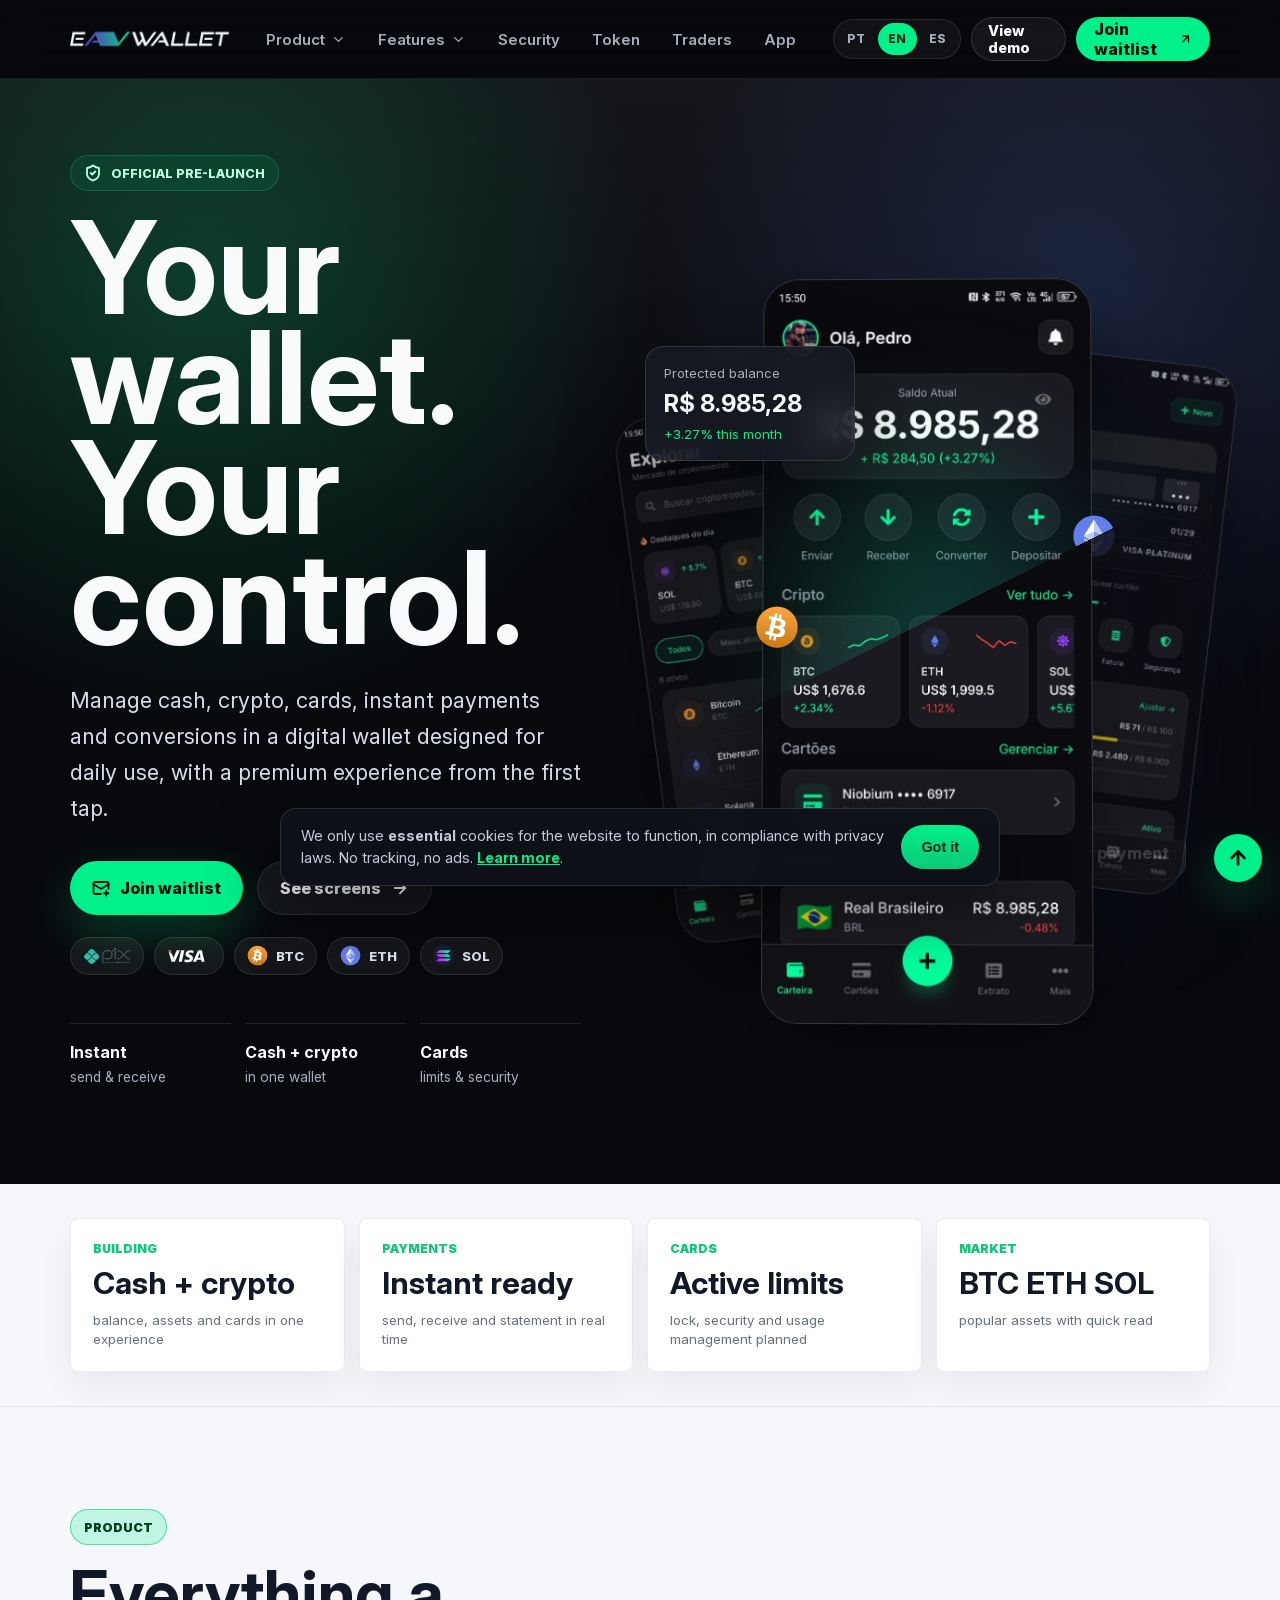
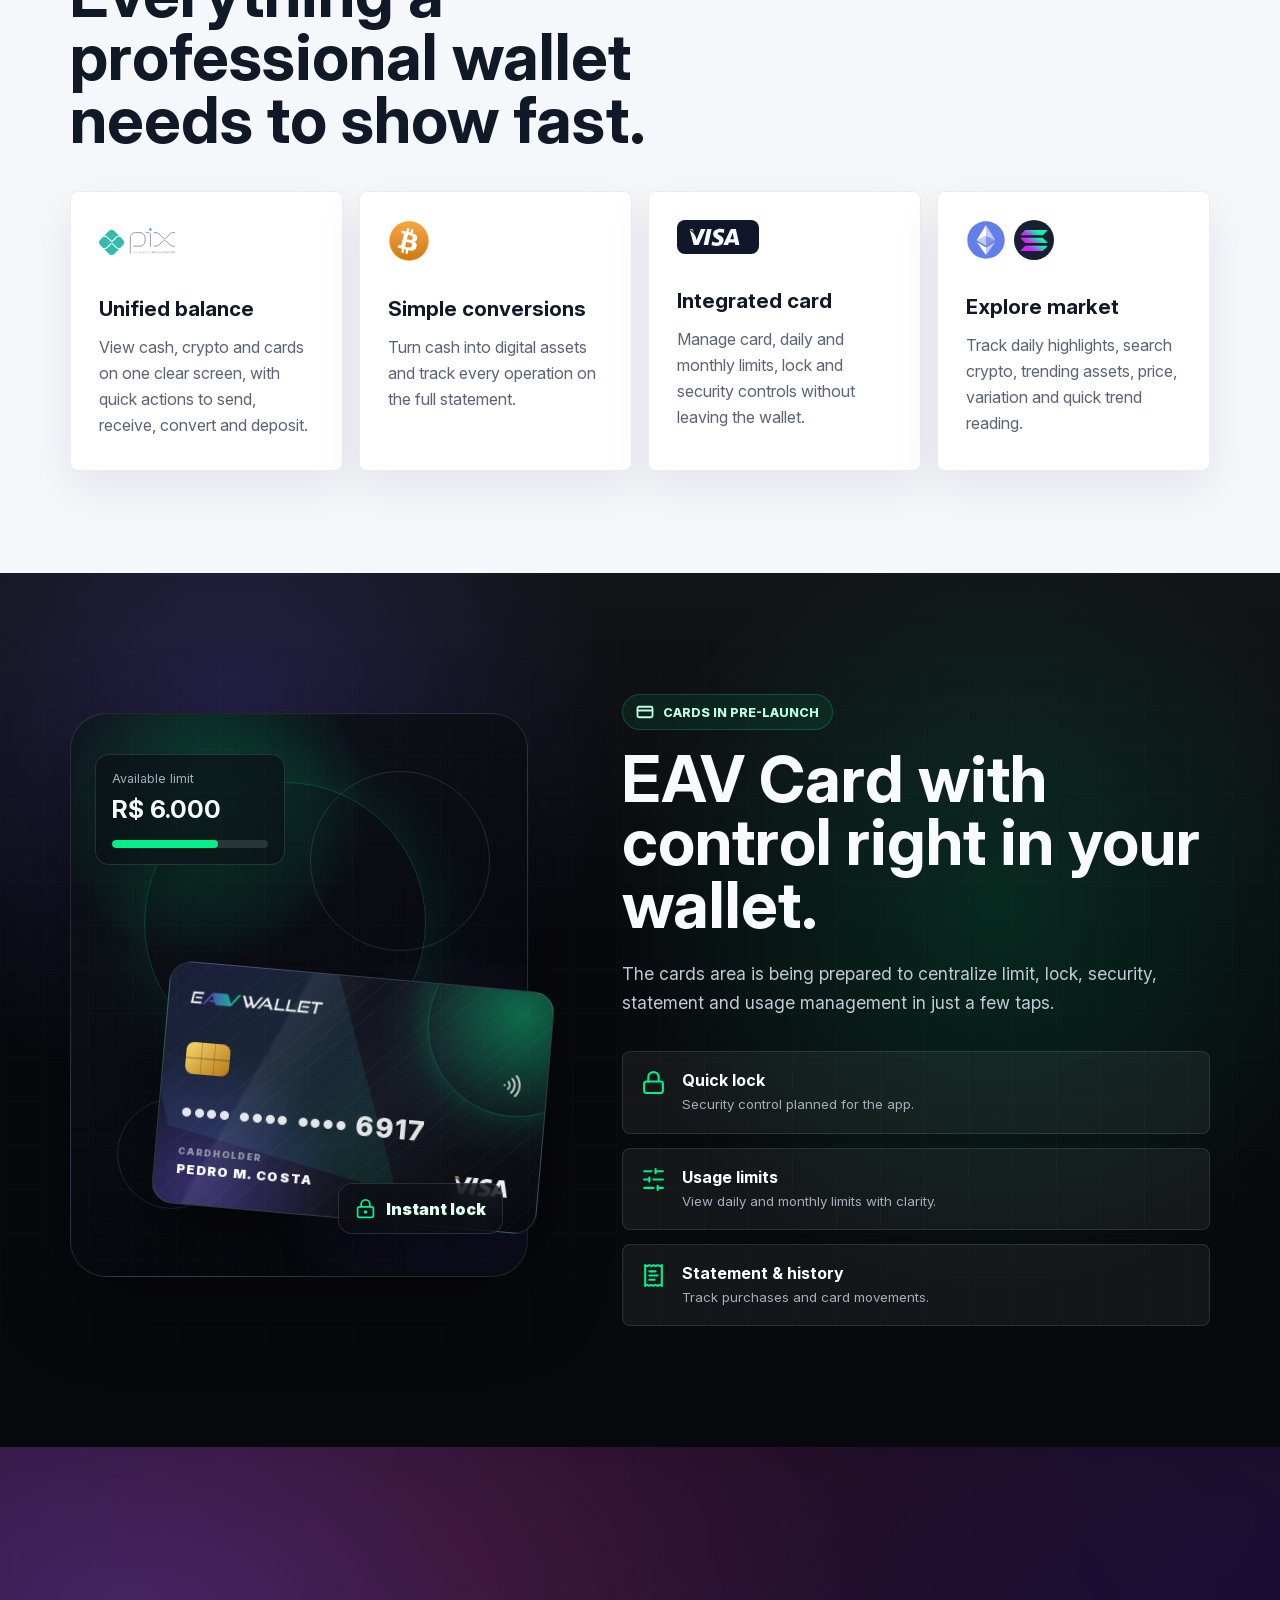
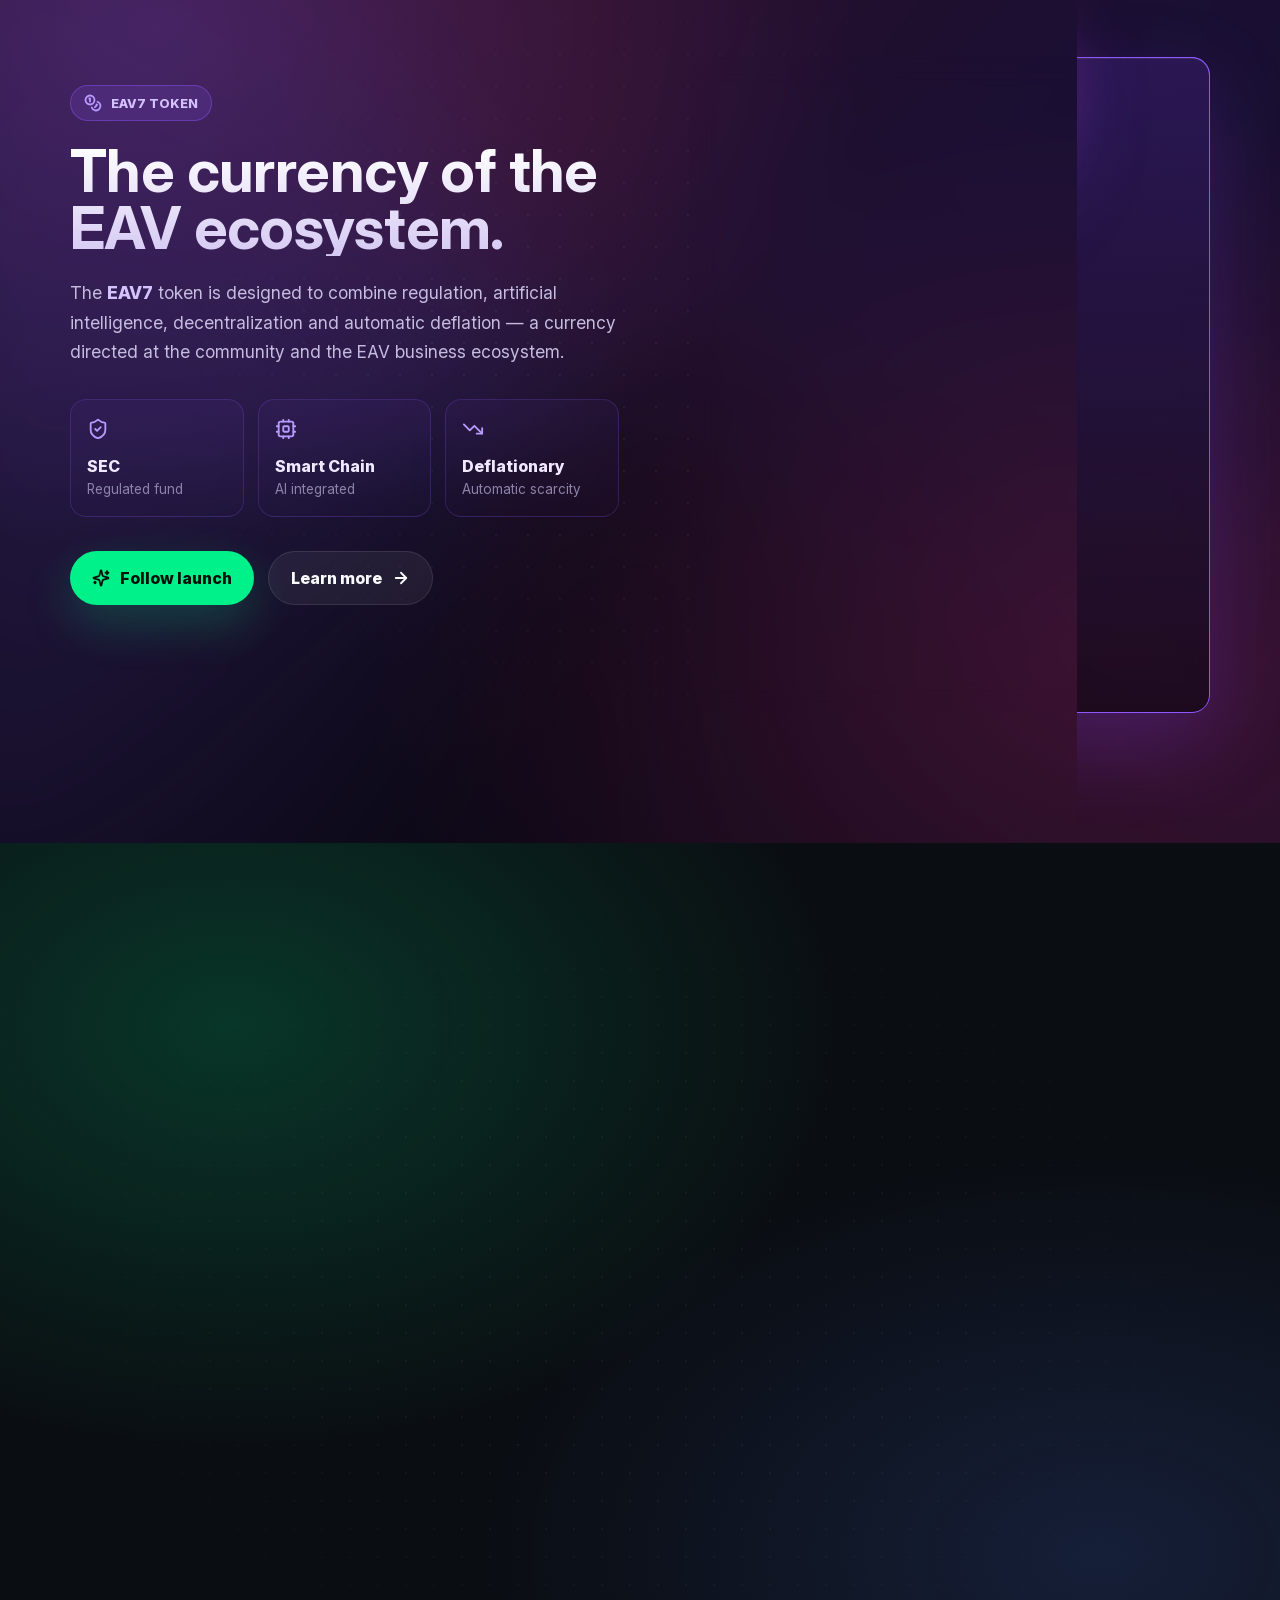
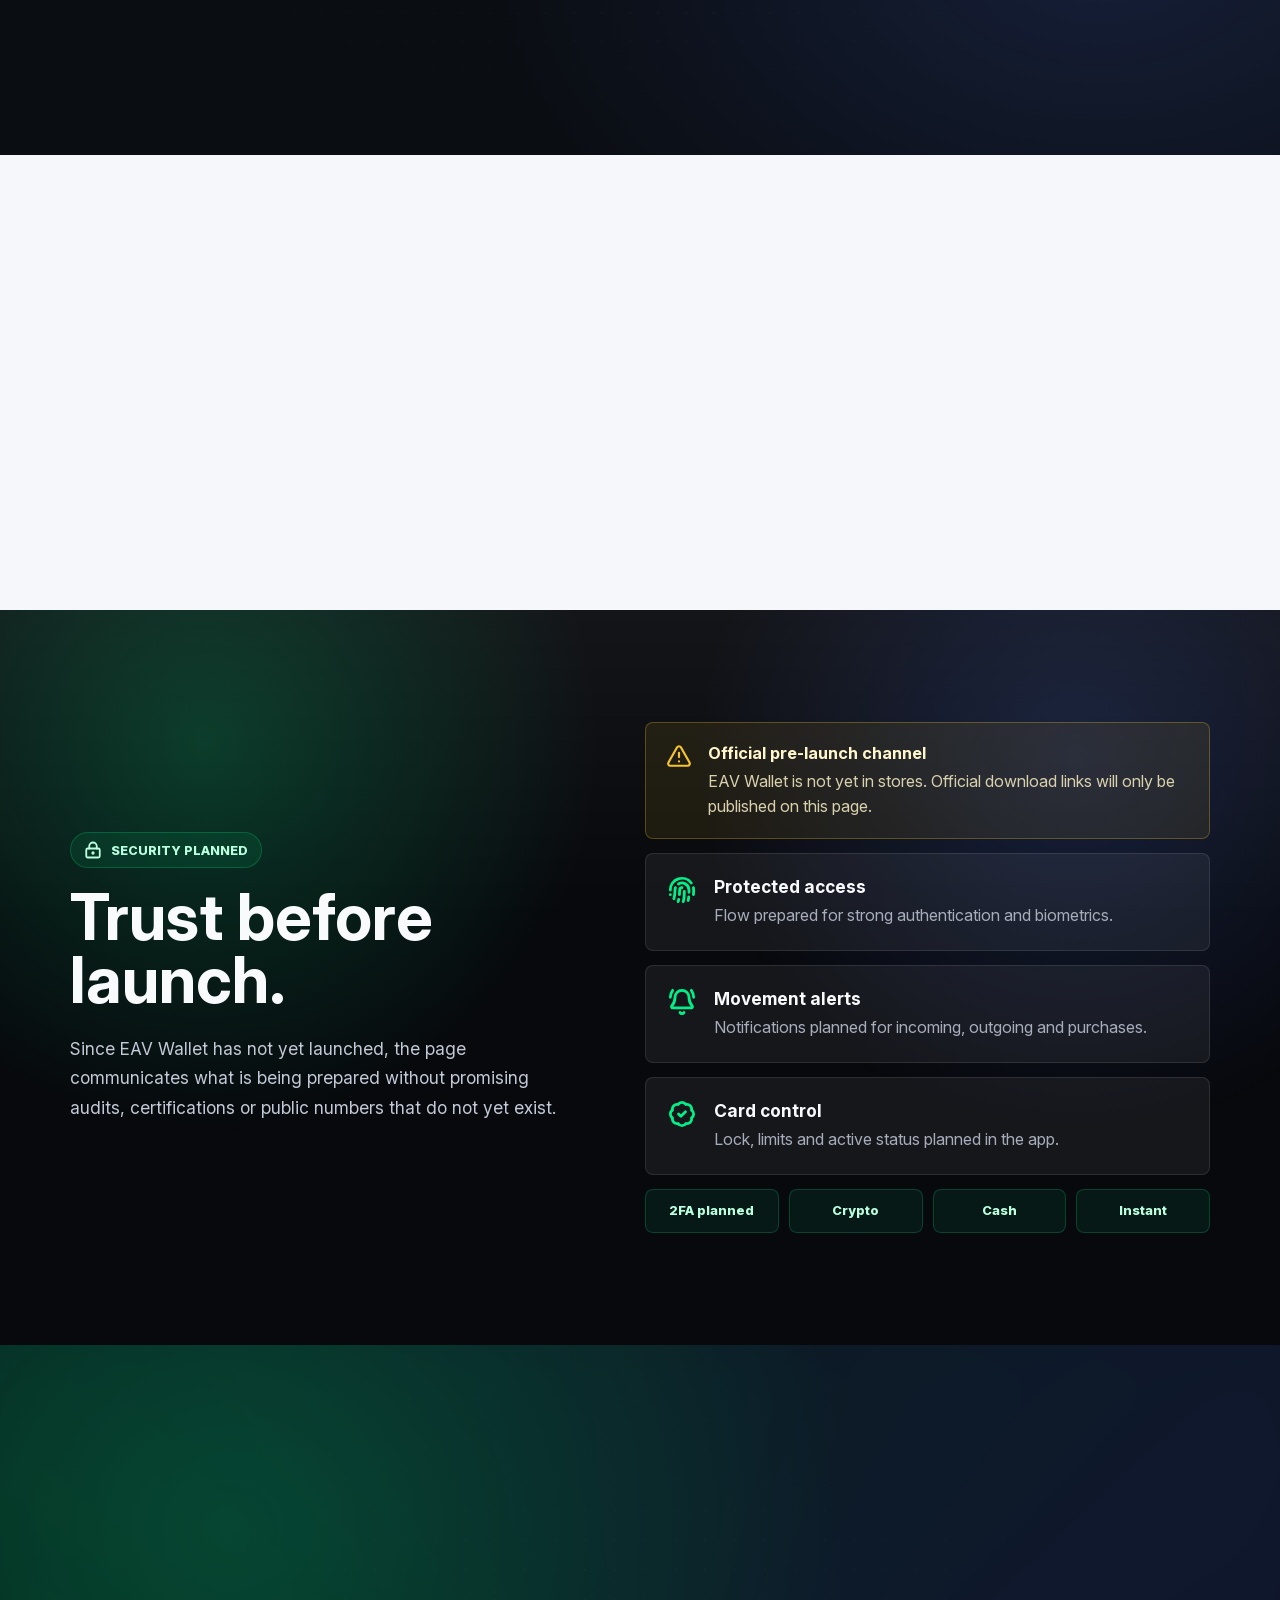
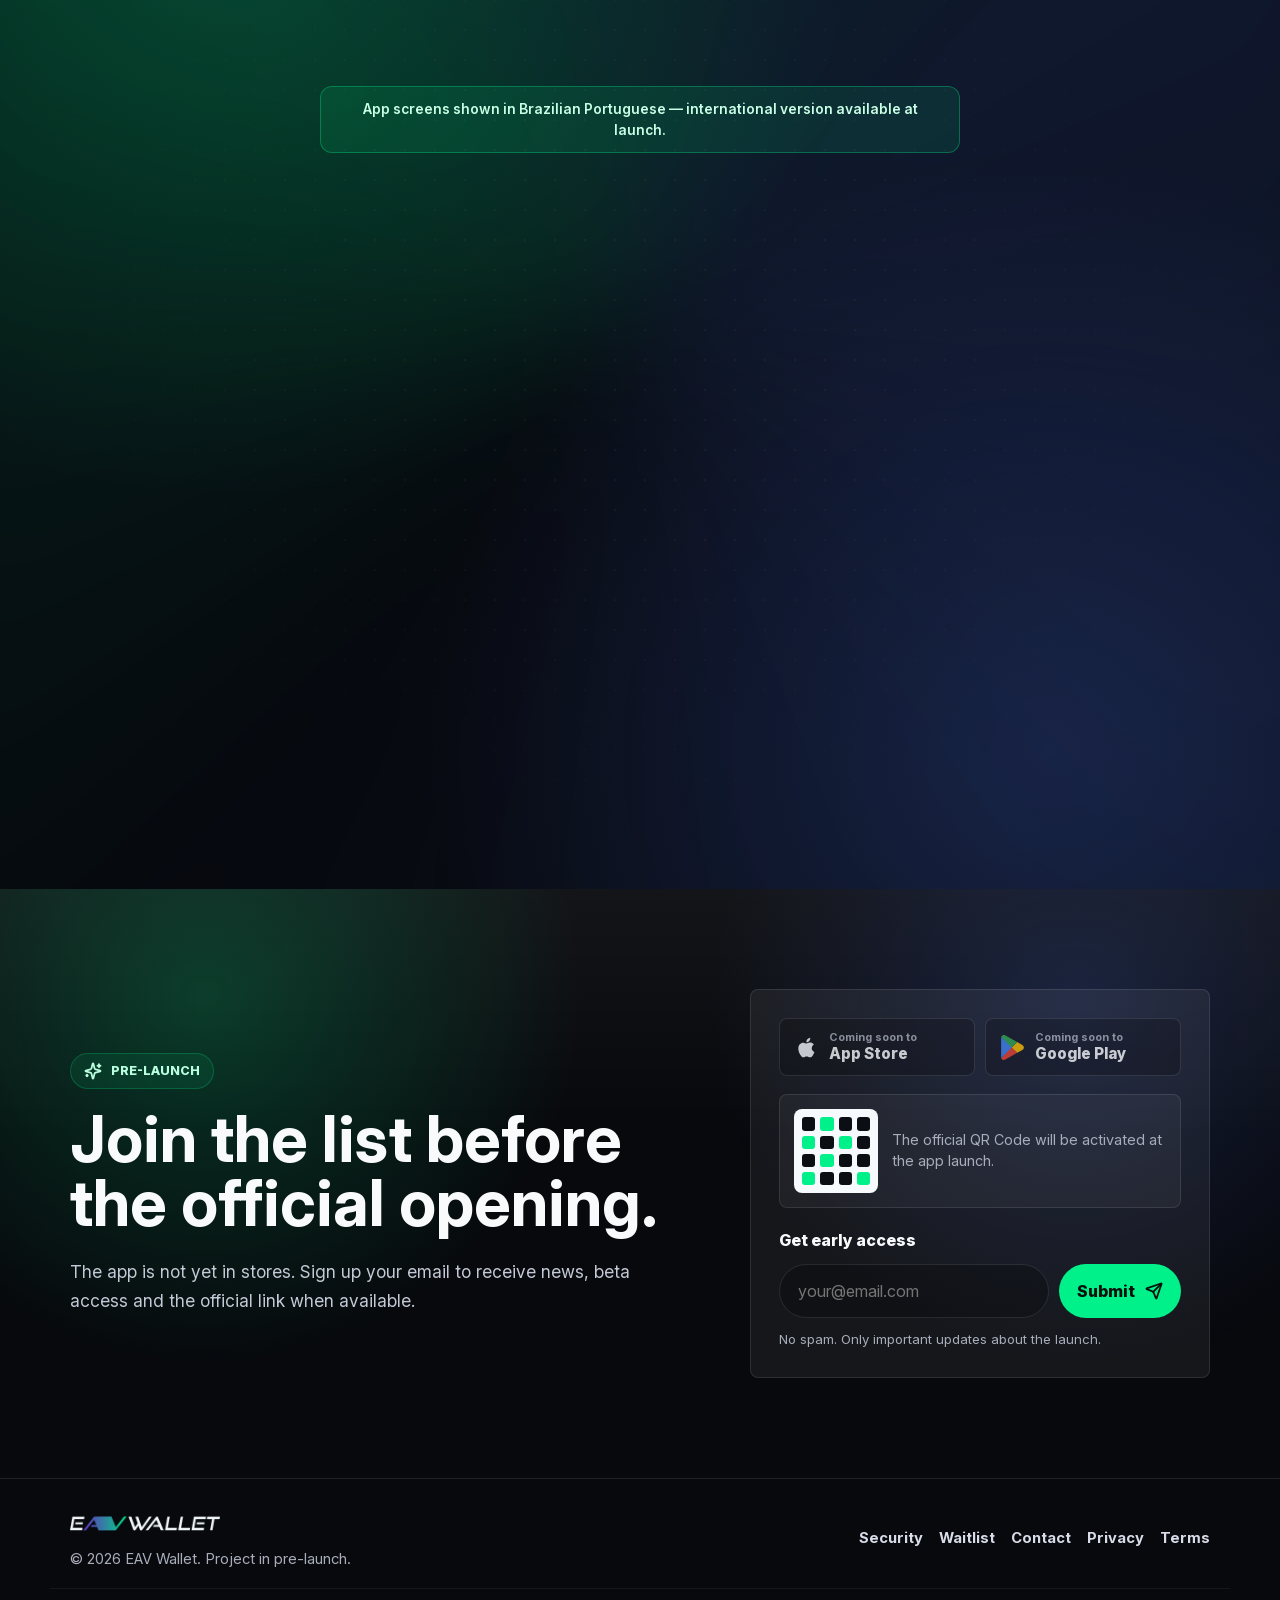
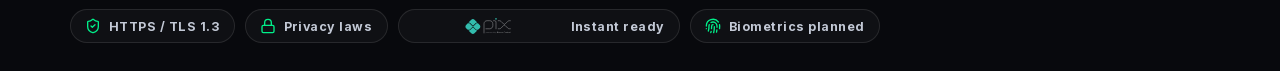
==== commit a122a17f: "revert(card): volta para o card-preview anterior Restaurado o cartao original com: - Logo PNG da EAV" ====
--- a/index.html
+++ b/index.html
@@ -352,21 +352,22 @@
                 <span data-i18n="cards.security.label">Bloqueio instantâneo</span>
               </div>
             </div>
-            <div class="credit-card" aria-label="Cartão EAV Wallet Visa">
-              <span class="card-glow" aria-hidden="true"></span>
-              <div class="card-top">
-                <span class="card-brand">EAV <em>WALLET</em></span>
-                <span class="contactless" aria-hidden="true"><i></i><i></i><i></i></span>
-              </div>
-              <span class="card-chip" aria-hidden="true"></span>
-              <div class="card-number">4000 1234 5678 9010</div>
+            <div class="card-preview" aria-hidden="true">
+              <div class="card-sheen"></div>
+              <div class="card-brand-row">
+                <img src="wallet/logo.png" alt="" />
+              </div>
+              <div class="card-middle">
+                <div class="card-chip"></div>
+                <i data-lucide="wifi" aria-hidden="true"></i>
+              </div>
+              <div class="card-number">••••  ••••  ••••  6917</div>
               <div class="card-bottom">
-                <div class="valid-block">
-                  <small data-i18n="cards.preview.valid">VÁLIDO ATÉ</small>
-                  <strong>08/27</strong>
-                </div>
-                <span class="card-holder">ALEXANDER MARTIN</span>
-                <span class="visa-logo" aria-label="Visa">VISA</span>
+                <span>
+                  <small data-i18n="cards.preview.holder">TITULAR</small>
+                  PEDRO M. COSTA
+                </span>
+                <img src="wallet/icons/visa.svg" alt="" />
               </div>
             </div>
           </div>
--- a/styles.css
+++ b/styles.css
@@ -1351,243 +1351,128 @@
   color: var(--green);
 }
 
-/* ===== Premium EAV Wallet Visa card ===== */
-.credit-card {
+.card-preview {
   position: absolute;
-  right: 4px;
-  bottom: 100px;
-  width: min(440px, 88vw);
+  right: 6px;
+  bottom: 116px;
+  width: min(386px, 82vw);
   aspect-ratio: 1.586 / 1;
-  padding: 24px 28px;
+  padding: 20px 22px;
+  border: 1px solid rgba(255, 255, 255, 0.16);
   border-radius: 22px;
-  color: #fff;
+  color: #f8fafc;
   background:
-    radial-gradient(circle at 85% 20%, rgba(59, 130, 246, 0.45), transparent 28%),
-    radial-gradient(circle at 90% 65%, rgba(16, 185, 129, 0.35), transparent 30%),
-    radial-gradient(circle at 12% 95%, rgba(139, 92, 246, 0.25), transparent 25%),
-    linear-gradient(135deg, #111 0%, #050505 50%, #0d0d0d 100%);
-  box-shadow:
-    0 30px 60px -20px rgba(0, 0, 0, 0.7),
-    0 12px 30px -10px rgba(59, 130, 246, 0.25),
-    inset 0 1px 0 rgba(255, 255, 255, 0.08),
-    inset 0 0 0 1px rgba(255, 255, 255, 0.04);
+    radial-gradient(circle at 92% 10%, rgba(0, 240, 138, 0.38), transparent 28%),
+    radial-gradient(circle at 12% 92%, rgba(111, 92, 255, 0.34), transparent 34%),
+    linear-gradient(135deg, #0c0e16 0%, #171a25 54%, #08090d 100%);
+  box-shadow: 0 28px 80px rgba(0, 0, 0, 0.46);
+  backdrop-filter: blur(16px);
   transform: rotate(5deg);
   overflow: hidden;
-  isolation: isolate;
-  transition: transform 0.45s cubic-bezier(0.22, 1, 0.36, 1),
-    box-shadow 0.45s ease;
-}
-
-.credit-card::before {
+}
+
+.card-preview::before {
   content: "";
   position: absolute;
   inset: 0;
   background:
-    linear-gradient(115deg, transparent 30%, rgba(255, 255, 255, 0.08) 45%, transparent 60%),
-    repeating-linear-gradient(135deg, rgba(255, 255, 255, 0.03) 0 1px, transparent 1px 18px);
+    linear-gradient(115deg, transparent 0 28%, rgba(255, 255, 255, 0.1) 29%, transparent 43%),
+    repeating-linear-gradient(135deg, rgba(255, 255, 255, 0.045) 0 1px, transparent 1px 14px);
+  opacity: 0.7;
   pointer-events: none;
-  opacity: 0.7;
-}
-
-.credit-card::after {
+}
+
+.card-preview::after {
   content: "";
   position: absolute;
-  right: -60px;
-  top: -60px;
-  width: 200px;
-  height: 200px;
-  border: 1px solid rgba(59, 130, 246, 0.22);
+  right: -56px;
+  top: -54px;
+  width: 178px;
+  height: 178px;
+  border: 1px solid rgba(0, 240, 138, 0.26);
   border-radius: 999px;
-  box-shadow: 0 0 90px rgba(20, 184, 166, 0.18);
-  pointer-events: none;
-}
-
-.credit-card:hover {
-  transform: rotate(2deg) translateY(-6px);
-  box-shadow:
-    0 40px 90px -25px rgba(0, 0, 0, 0.8),
-    0 16px 40px -8px rgba(59, 130, 246, 0.3),
-    inset 0 1px 0 rgba(255, 255, 255, 0.12);
-}
-
-.card-glow {
+  box-shadow: 0 0 60px rgba(0, 240, 138, 0.18);
+}
+
+.card-sheen {
   position: absolute;
-  inset: -40%;
-  background: conic-gradient(
-    from 180deg at 50% 50%,
-    transparent 0deg,
-    rgba(59, 130, 246, 0.16) 80deg,
-    rgba(20, 184, 166, 0.14) 180deg,
-    rgba(139, 92, 246, 0.16) 280deg,
-    transparent 360deg
-  );
-  filter: blur(40px);
-  opacity: 0.55;
-  pointer-events: none;
-  z-index: 0;
-}
-
-.card-top {
+  inset: -88px auto auto -56px;
+  width: 300px;
+  height: 300px;
+  background: linear-gradient(135deg, rgba(111, 92, 255, 0.24), rgba(0, 240, 138, 0.12));
+  clip-path: polygon(0 12%, 64% 0, 100% 100%, 22% 84%);
+  opacity: 0.78;
+}
+
+.card-chip {
+  width: 44px;
+  height: 32px;
+  border-radius: 8px;
+  background:
+    linear-gradient(90deg, transparent 33%, rgba(0, 0, 0, 0.18) 33% 36%, transparent 36% 64%, rgba(0, 0, 0, 0.18) 64% 67%, transparent 67%),
+    linear-gradient(0deg, transparent 47%, rgba(0, 0, 0, 0.18) 47% 53%, transparent 53%),
+    linear-gradient(135deg, #f8d76a, #b77818);
+}
+
+.card-brand-row,
+.card-middle,
+.card-bottom {
   position: relative;
-  z-index: 2;
+  z-index: 1;
   display: flex;
-  align-items: flex-start;
+  align-items: center;
   justify-content: space-between;
-  gap: 16px;
-}
-
-.card-brand {
-  font-size: 0.92rem;
-  font-weight: 900;
-  letter-spacing: 0.18em;
-  color: #ffffff;
-  text-transform: uppercase;
-  line-height: 1;
-}
-
-.card-brand em {
-  display: block;
-  margin-top: 4px;
-  font-style: normal;
-  font-size: 0.66rem;
-  letter-spacing: 0.32em;
-  font-weight: 700;
-  color: rgba(255, 255, 255, 0.62);
-}
-
-.contactless {
-  position: relative;
-  width: 22px;
-  height: 22px;
-  flex-shrink: 0;
-}
-
-.contactless i {
-  position: absolute;
-  top: 50%;
-  left: 0;
-  width: 22px;
-  height: 22px;
-  border: 2px solid rgba(255, 255, 255, 0.7);
-  border-color: transparent rgba(255, 255, 255, 0.7) transparent transparent;
-  border-radius: 999px;
-  transform: translateY(-50%);
-}
-
-.contactless i:nth-child(1) { width: 8px; height: 8px; left: 0; }
-.contactless i:nth-child(2) { width: 14px; height: 14px; left: -2px; opacity: 0.7; }
-.contactless i:nth-child(3) { width: 22px; height: 22px; left: -6px; opacity: 0.45; }
-
-.card-chip {
-  position: relative;
-  z-index: 2;
-  display: block;
-  width: 46px;
-  height: 36px;
-  margin-top: 24px;
-  border-radius: 7px;
-  background:
-    linear-gradient(135deg, #f4f4f4 0%, #c8c8c8 50%, #e8e8e8 100%);
-  box-shadow:
-    inset 0 0 0 1px rgba(0, 0, 0, 0.15),
-    0 2px 4px rgba(0, 0, 0, 0.3);
-}
-
-.card-chip::before,
-.card-chip::after {
-  content: "";
-  position: absolute;
-  background: rgba(0, 0, 0, 0.25);
-}
-
-.card-chip::before {
-  top: 8px;
-  bottom: 8px;
-  left: 32%;
-  width: 1px;
-}
-
-.card-chip::after {
-  left: 8px;
-  right: 8px;
-  top: 50%;
-  height: 1px;
-  box-shadow:
-    0 -8px 0 rgba(0, 0, 0, 0.18),
-    0 8px 0 rgba(0, 0, 0, 0.18);
+}
+
+.card-brand-row img {
+  width: 132px;
+  height: auto;
+}
+
+.card-middle {
+  margin-top: 30px;
+}
+
+.card-middle svg {
+  width: 24px;
+  height: 24px;
+  color: rgba(255, 255, 255, 0.72);
+  transform: rotate(90deg);
 }
 
 .card-number {
   position: relative;
-  z-index: 2;
+  z-index: 1;
   display: block;
-  margin-top: 22px;
-  color: #ffffff;
-  font-size: clamp(1.2rem, 2.6vw, 1.7rem);
-  font-weight: 700;
-  letter-spacing: 0.14em;
-  font-variant-numeric: tabular-nums;
-  text-shadow: 0 1px 2px rgba(0, 0, 0, 0.5);
-}
-
-.card-bottom {
-  position: relative;
-  z-index: 2;
-  display: grid;
-  grid-template-columns: auto 1fr auto;
-  align-items: end;
-  gap: 18px;
-  margin-top: 16px;
-}
-
-.valid-block {
-  display: grid;
-  gap: 2px;
-}
-
-.valid-block small {
-  font-size: 0.54rem;
-  font-weight: 800;
-  letter-spacing: 0.14em;
-  color: rgba(255, 255, 255, 0.55);
-}
-
-.valid-block strong {
-  font-size: 0.94rem;
+  margin-top: 20px;
+  color: rgba(255, 255, 255, 0.88);
+  font-size: clamp(1.25rem, 3vw, 1.75rem);
   font-weight: 800;
   letter-spacing: 0.06em;
-  color: #ffffff;
-  font-variant-numeric: tabular-nums;
-}
-
-.card-holder {
-  font-size: 0.84rem;
-  font-weight: 800;
-  letter-spacing: 0.1em;
-  color: #ffffff;
-  text-transform: uppercase;
-  white-space: nowrap;
-  overflow: hidden;
-  text-overflow: ellipsis;
-}
-
-.visa-logo {
-  font-family: Inter, system-ui, sans-serif;
-  font-size: 1.4rem;
+}
+
+.card-bottom {
+  margin-top: 18px;
+}
+
+.card-bottom span {
+  display: grid;
+  gap: 4px;
+  color: #fff;
+  font-size: 0.82rem;
   font-weight: 900;
-  font-style: italic;
-  letter-spacing: -0.02em;
-  color: #ffffff;
-  text-shadow:
-    0 0 12px rgba(255, 255, 255, 0.3),
-    0 1px 0 rgba(0, 0, 0, 0.4);
-}
-
-@media (prefers-reduced-motion: reduce) {
-  .credit-card,
-  .credit-card:hover {
-    transition: none;
-  }
+  letter-spacing: 0.08em;
+}
+
+.card-bottom small {
+  color: #8f98aa;
+  font-size: 0.58rem;
+  font-weight: 900;
+}
+
+.card-bottom img {
+  width: 62px;
+  height: auto;
 }
 
 .cards-copy h2 {
@@ -2456,12 +2341,12 @@
   grid-template-columns: repeat(6, minmax(200px, 1fr));
   gap: 26px;
   overflow-x: auto;
-  padding: 36px 4px 36px;
+  padding: 36px 24px 36px 24px;
   scrollbar-width: none;
   -ms-overflow-style: none;
   scroll-snap-type: x mandatory;
-  -webkit-mask-image: linear-gradient(90deg, transparent 0, black 4%, black 96%, transparent 100%);
-          mask-image: linear-gradient(90deg, transparent 0, black 4%, black 96%, transparent 100%);
+  -webkit-mask-image: linear-gradient(90deg, black 0%, black 92%, transparent 100%);
+          mask-image: linear-gradient(90deg, black 0%, black 92%, transparent 100%);
 }
 
 .screen-rail::-webkit-scrollbar {
@@ -2483,8 +2368,8 @@
 
 .screen-num {
   position: absolute;
-  top: -8px;
-  left: 6px;
+  top: -10px;
+  left: 14px;
   z-index: 3;
   display: inline-flex;
   align-items: center;
@@ -3155,7 +3040,9 @@
     scroll-snap-type: x mandatory;
     -webkit-overflow-scrolling: touch;
     scrollbar-width: none;
-    padding: 36px 4px 36px;
+    padding: 32px 16px 32px 16px;
+    -webkit-mask-image: linear-gradient(90deg, black 0%, black 94%, transparent 100%);
+            mask-image: linear-gradient(90deg, black 0%, black 94%, transparent 100%);
   }
 
   .screen-rail::-webkit-scrollbar {
@@ -3169,8 +3056,8 @@
   }
 
   .screen-num {
-    top: 24px;
-    left: 18px;
+    top: -8px;
+    left: 14px;
   }
 
   .asset-matrix-wrap {
@@ -3528,18 +3415,14 @@
     max-width: 190px;
   }
 
-  .credit-card {
+  .card-preview {
     left: 50%;
     right: auto;
-    bottom: 100px;
-    width: min(340px, 90vw);
-    transform: translateX(-50%) rotate(-3deg);
+    bottom: 112px;
+    width: min(328px, 88vw);
+    transform: translateX(-50%) rotate(0deg);
     border-radius: 20px;
-    padding: 20px 22px;
-  }
-
-  .credit-card:hover {
-    transform: translateX(-50%) rotate(0deg) translateY(-4px);
+    padding: 18px;
   }
 
   .cards-section::before {
@@ -3553,25 +3436,21 @@
     background-size: 34px 34px;
   }
 
-  .card-chip {
-    margin-top: 18px;
-    width: 40px;
-    height: 30px;
+  .card-brand-row img {
+    width: 118px;
+  }
+
+  .card-middle {
+    margin-top: 24px;
   }
 
   .card-number {
     margin-top: 18px;
-    font-size: 1.1rem;
-    letter-spacing: 0.1em;
+    font-size: 1.18rem;
   }
 
   .card-bottom {
-    margin-top: 14px;
-    gap: 12px;
-  }
-
-  .visa-logo {
-    font-size: 1.2rem;
+    margin-top: 16px;
   }
 
   .proof-section {
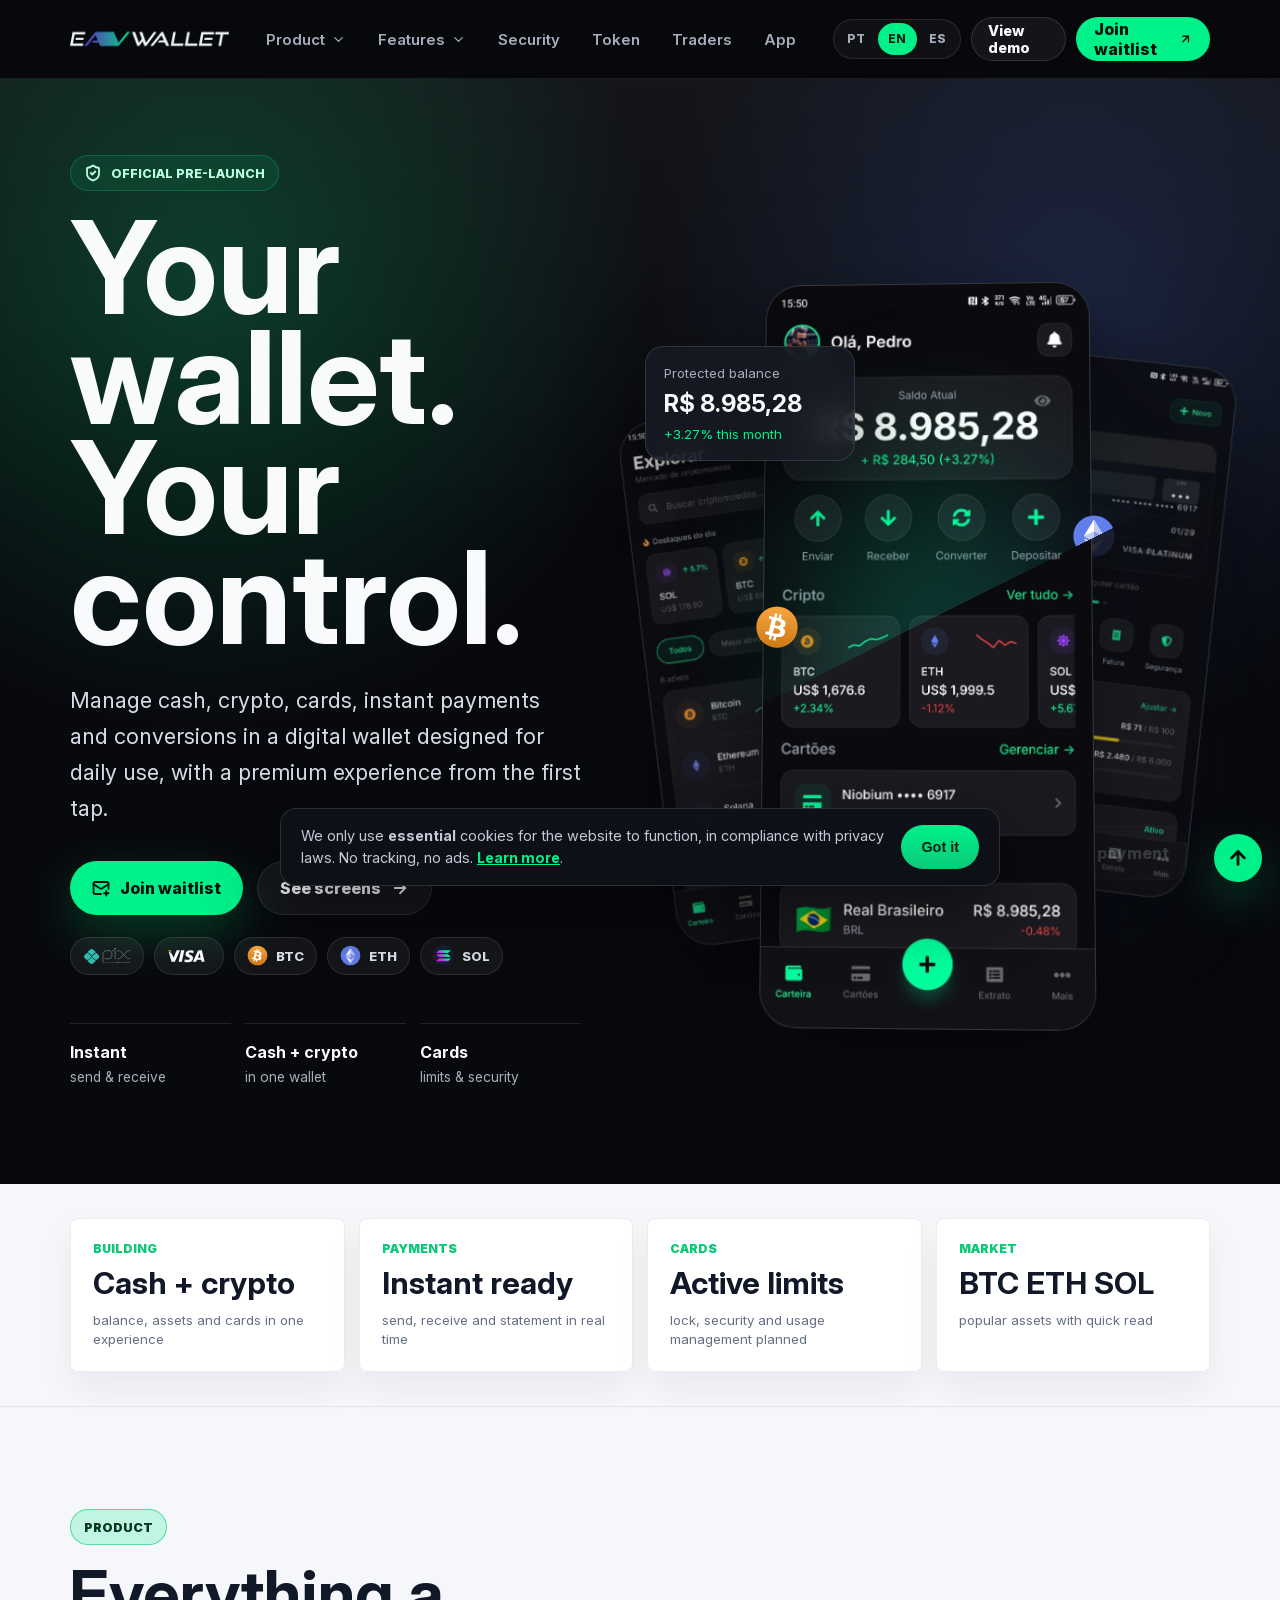
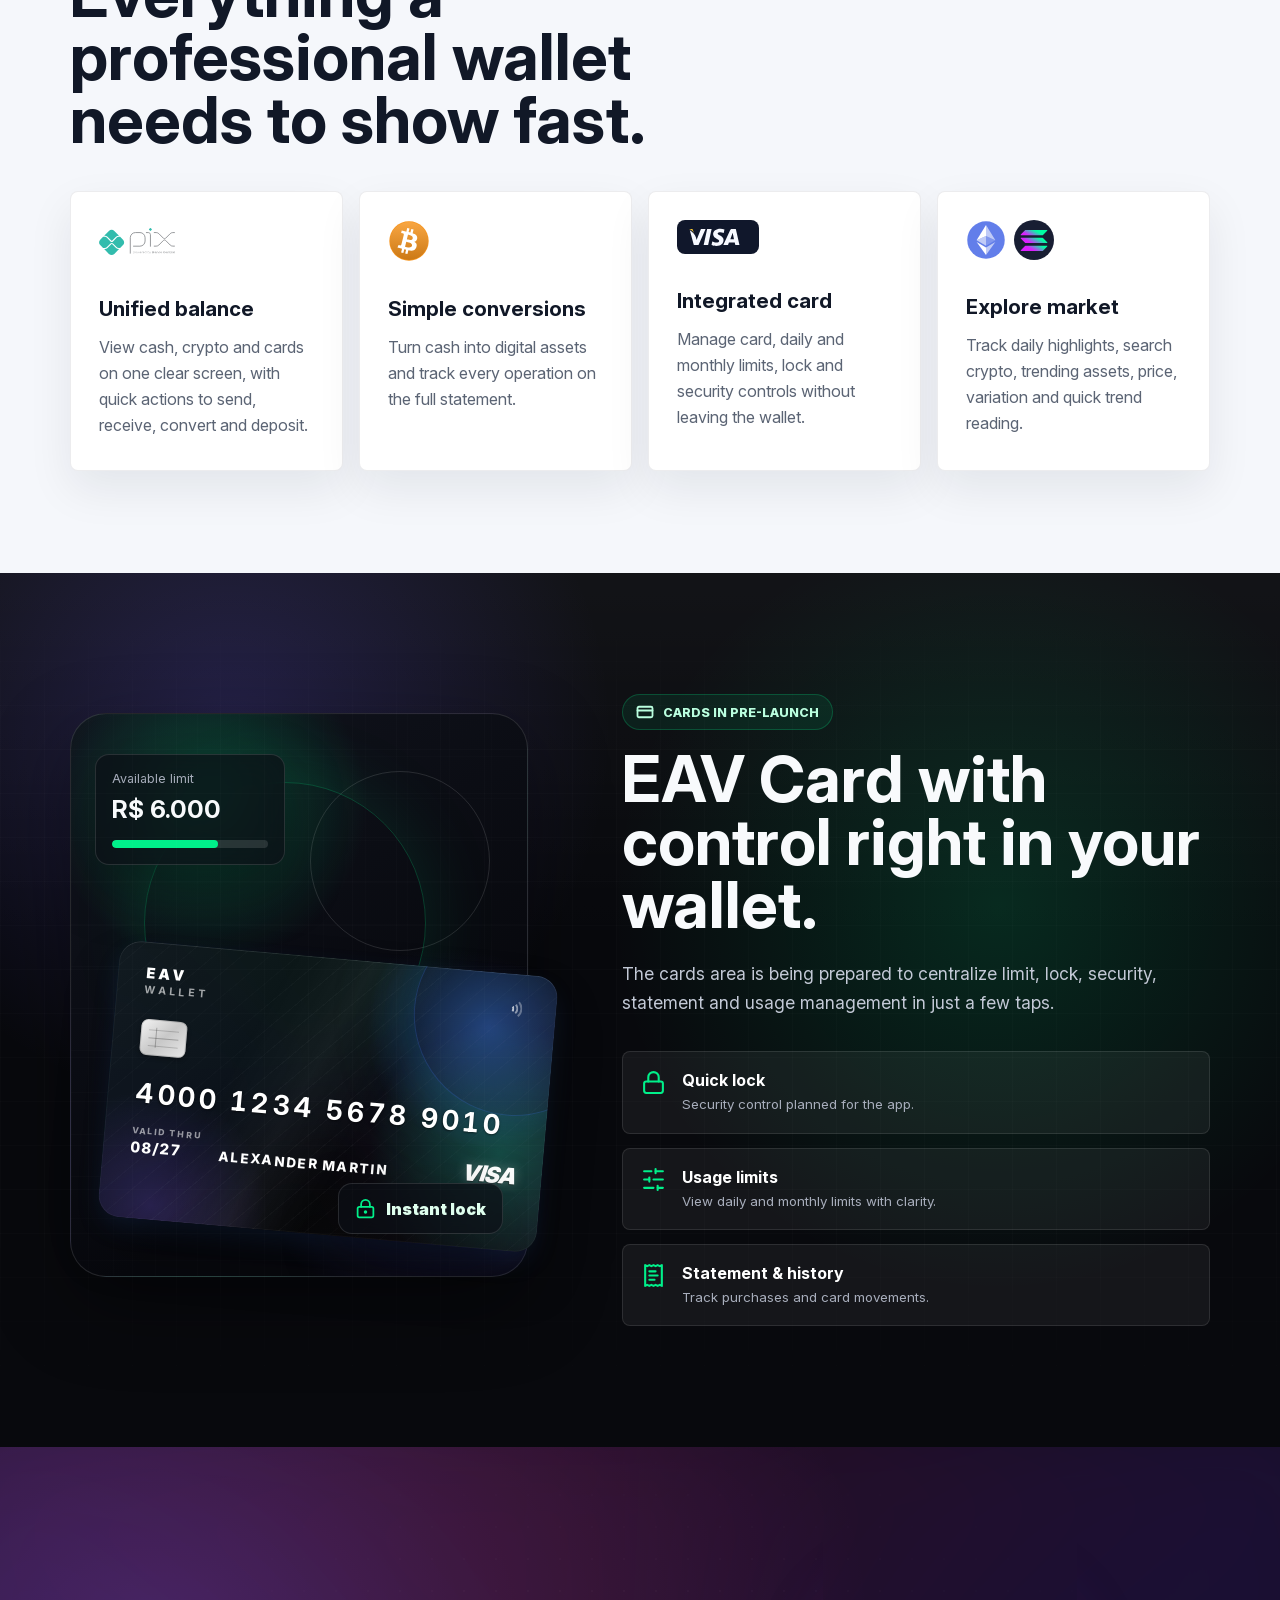
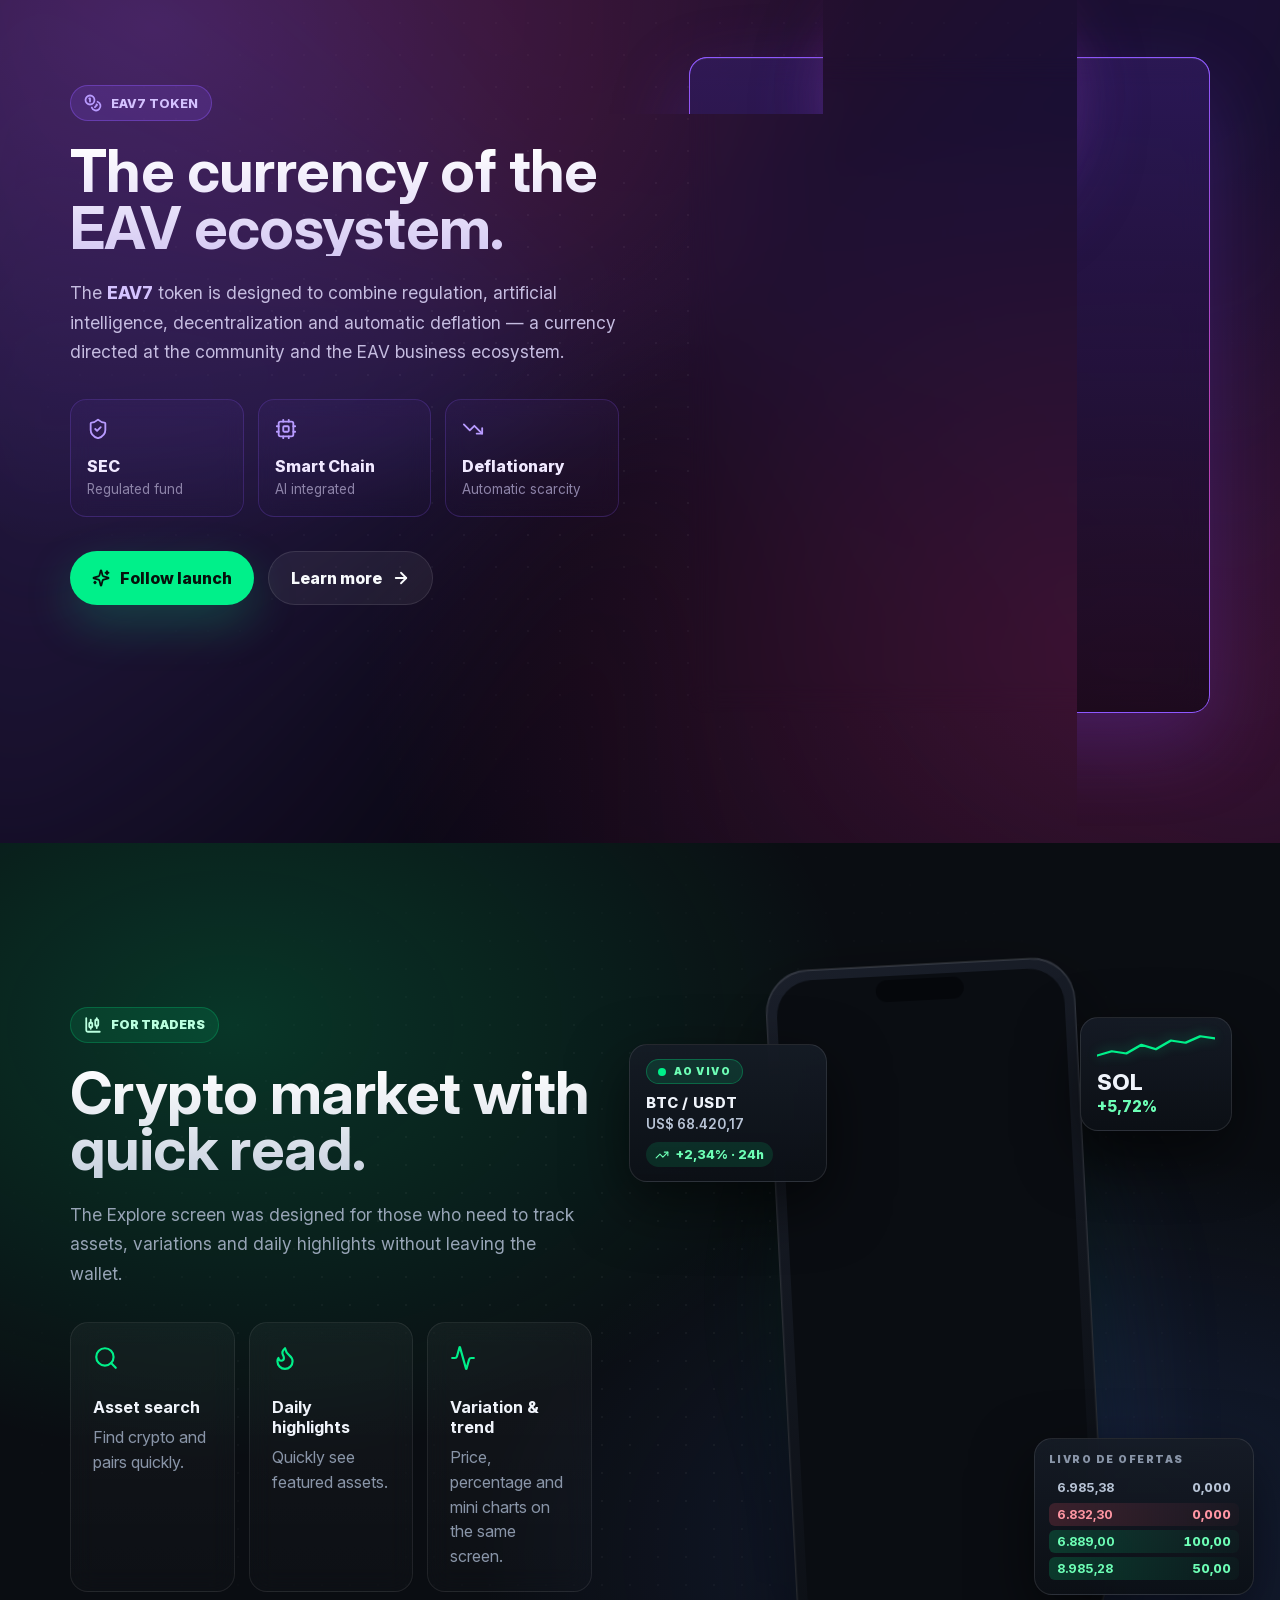
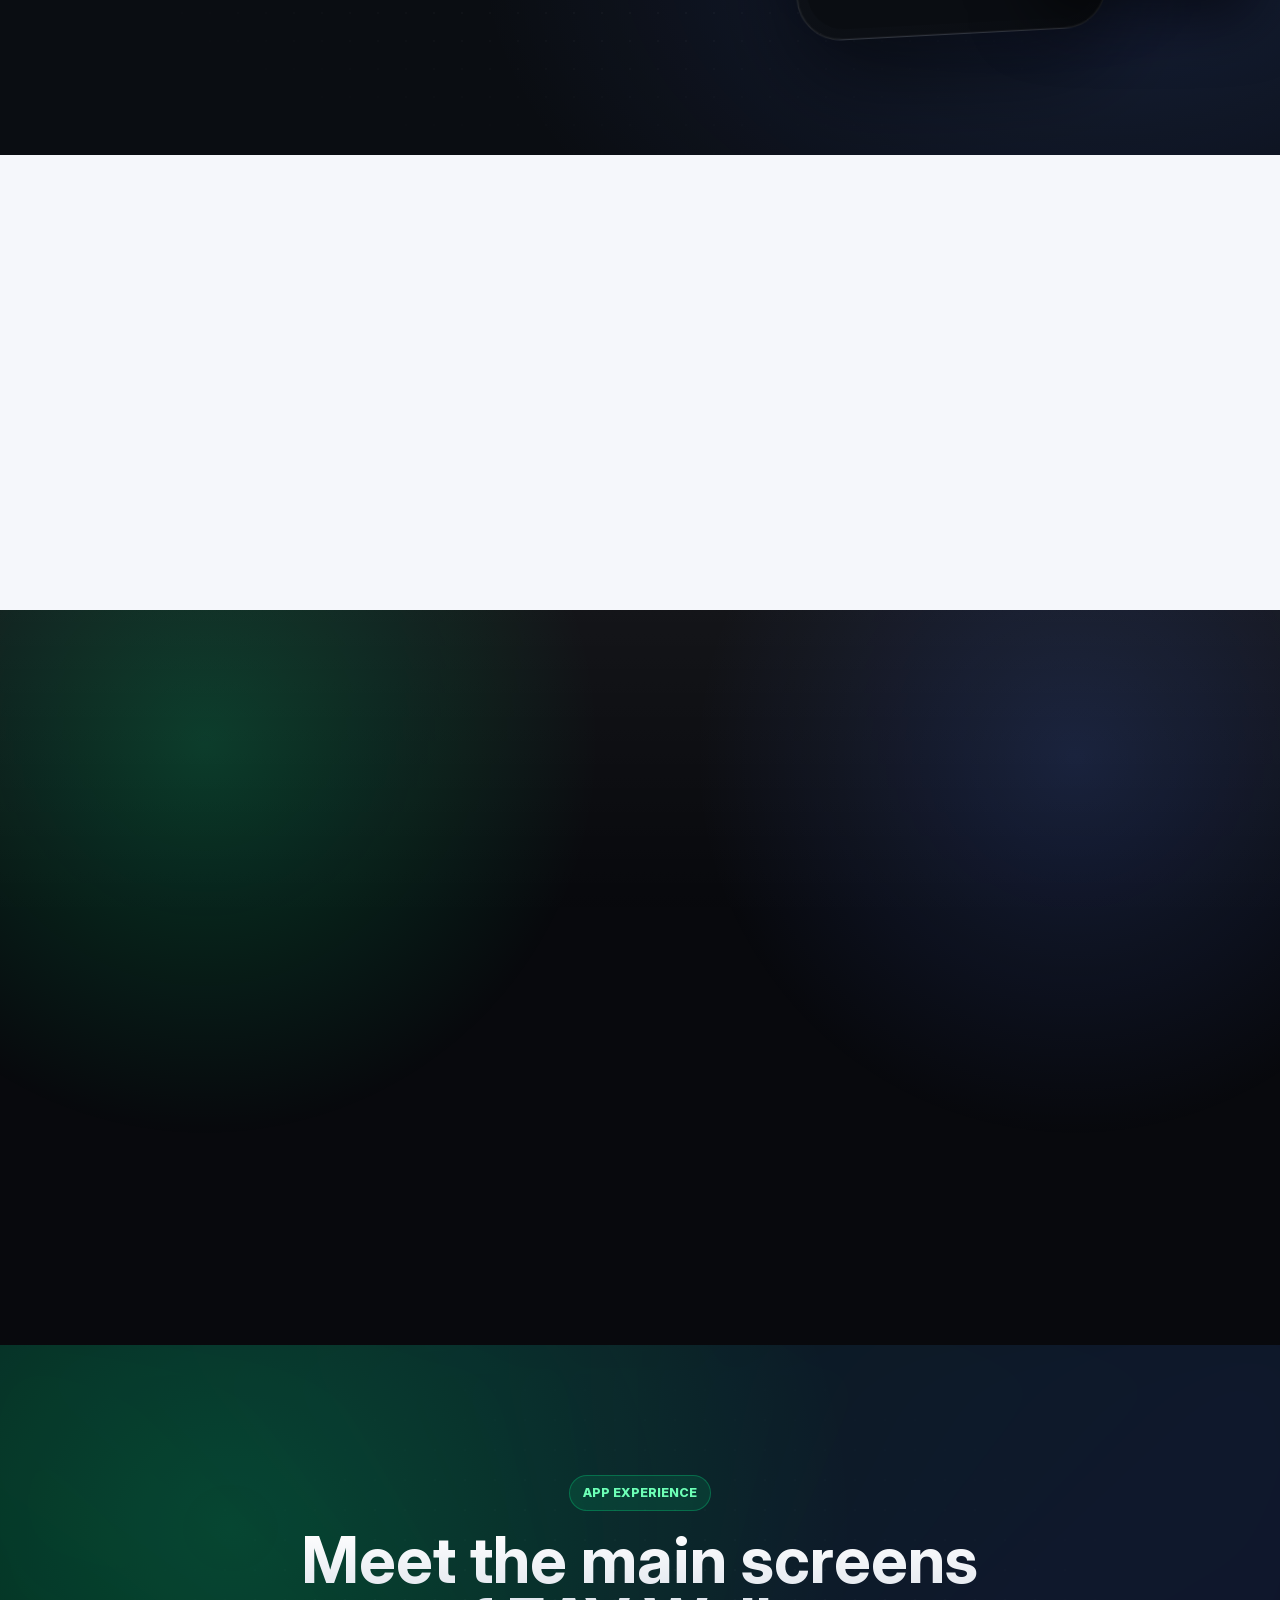
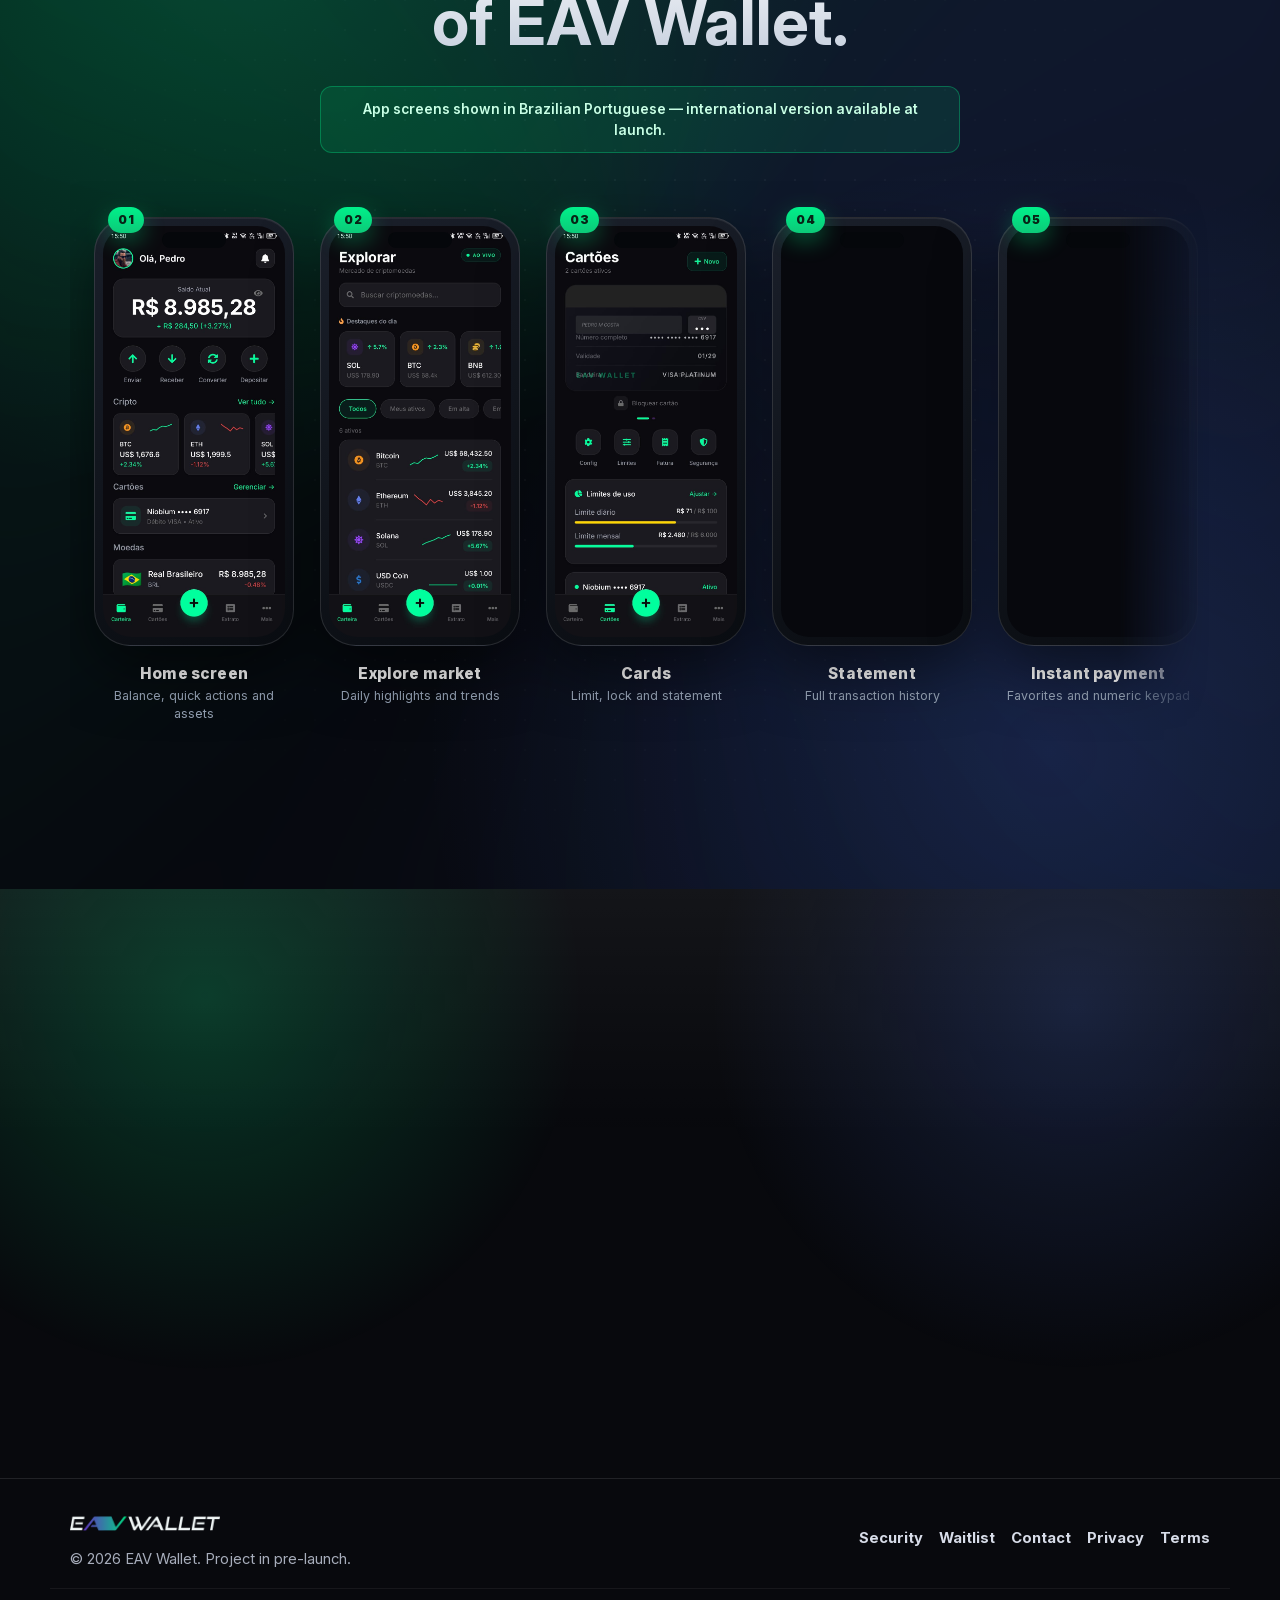
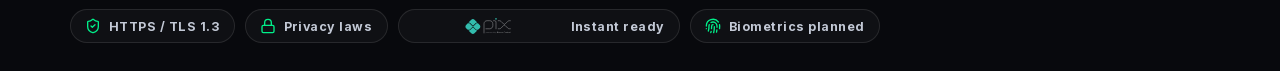
==== commit d2bbb32d: "restore(card): volta para a 1a versao do cartao premium Restaurada a versao original do redesign: - " ====
--- a/index.html
+++ b/index.html
@@ -352,22 +352,21 @@
                 <span data-i18n="cards.security.label">Bloqueio instantâneo</span>
               </div>
             </div>
-            <div class="card-preview" aria-hidden="true">
-              <div class="card-sheen"></div>
-              <div class="card-brand-row">
-                <img src="wallet/logo.png" alt="" />
-              </div>
-              <div class="card-middle">
-                <div class="card-chip"></div>
-                <i data-lucide="wifi" aria-hidden="true"></i>
-              </div>
-              <div class="card-number">••••  ••••  ••••  6917</div>
+            <div class="credit-card" aria-label="Cartão EAV Wallet Visa">
+              <span class="card-glow" aria-hidden="true"></span>
+              <div class="card-top">
+                <span class="card-brand">EAV <em>WALLET</em></span>
+                <span class="contactless" aria-hidden="true"><i></i><i></i><i></i></span>
+              </div>
+              <span class="card-chip" aria-hidden="true"></span>
+              <div class="card-number">4000 1234 5678 9010</div>
               <div class="card-bottom">
-                <span>
-                  <small data-i18n="cards.preview.holder">TITULAR</small>
-                  PEDRO M. COSTA
-                </span>
-                <img src="wallet/icons/visa.svg" alt="" />
+                <div class="valid-block">
+                  <small data-i18n="cards.preview.valid">VÁLIDO ATÉ</small>
+                  <strong>08/27</strong>
+                </div>
+                <span class="card-holder">ALEXANDER MARTIN</span>
+                <span class="visa-logo" aria-label="Visa">VISA</span>
               </div>
             </div>
           </div>
--- a/styles.css
+++ b/styles.css
@@ -1351,128 +1351,243 @@
   color: var(--green);
 }
 
-.card-preview {
-  position: absolute;
-  right: 6px;
-  bottom: 116px;
-  width: min(386px, 82vw);
+/* ===== Premium EAV Wallet Visa card ===== */
+.credit-card {
+  position: absolute;
+  right: 4px;
+  bottom: 100px;
+  width: min(440px, 88vw);
   aspect-ratio: 1.586 / 1;
-  padding: 20px 22px;
-  border: 1px solid rgba(255, 255, 255, 0.16);
+  padding: 24px 28px;
   border-radius: 22px;
-  color: #f8fafc;
+  color: #fff;
   background:
-    radial-gradient(circle at 92% 10%, rgba(0, 240, 138, 0.38), transparent 28%),
-    radial-gradient(circle at 12% 92%, rgba(111, 92, 255, 0.34), transparent 34%),
-    linear-gradient(135deg, #0c0e16 0%, #171a25 54%, #08090d 100%);
-  box-shadow: 0 28px 80px rgba(0, 0, 0, 0.46);
-  backdrop-filter: blur(16px);
+    radial-gradient(circle at 85% 20%, rgba(59, 130, 246, 0.45), transparent 28%),
+    radial-gradient(circle at 90% 65%, rgba(16, 185, 129, 0.35), transparent 30%),
+    radial-gradient(circle at 12% 95%, rgba(139, 92, 246, 0.25), transparent 25%),
+    linear-gradient(135deg, #111 0%, #050505 50%, #0d0d0d 100%);
+  box-shadow:
+    0 30px 60px -20px rgba(0, 0, 0, 0.7),
+    0 12px 30px -10px rgba(59, 130, 246, 0.25),
+    inset 0 1px 0 rgba(255, 255, 255, 0.08),
+    inset 0 0 0 1px rgba(255, 255, 255, 0.04);
   transform: rotate(5deg);
   overflow: hidden;
-}
-
-.card-preview::before {
+  isolation: isolate;
+  transition: transform 0.45s cubic-bezier(0.22, 1, 0.36, 1),
+    box-shadow 0.45s ease;
+}
+
+.credit-card::before {
   content: "";
   position: absolute;
   inset: 0;
   background:
-    linear-gradient(115deg, transparent 0 28%, rgba(255, 255, 255, 0.1) 29%, transparent 43%),
-    repeating-linear-gradient(135deg, rgba(255, 255, 255, 0.045) 0 1px, transparent 1px 14px);
+    linear-gradient(115deg, transparent 30%, rgba(255, 255, 255, 0.08) 45%, transparent 60%),
+    repeating-linear-gradient(135deg, rgba(255, 255, 255, 0.03) 0 1px, transparent 1px 18px);
+  pointer-events: none;
   opacity: 0.7;
+}
+
+.credit-card::after {
+  content: "";
+  position: absolute;
+  right: -60px;
+  top: -60px;
+  width: 200px;
+  height: 200px;
+  border: 1px solid rgba(59, 130, 246, 0.22);
+  border-radius: 999px;
+  box-shadow: 0 0 90px rgba(20, 184, 166, 0.18);
   pointer-events: none;
 }
 
-.card-preview::after {
+.credit-card:hover {
+  transform: rotate(2deg) translateY(-6px);
+  box-shadow:
+    0 40px 90px -25px rgba(0, 0, 0, 0.8),
+    0 16px 40px -8px rgba(59, 130, 246, 0.3),
+    inset 0 1px 0 rgba(255, 255, 255, 0.12);
+}
+
+.card-glow {
+  position: absolute;
+  inset: -40%;
+  background: conic-gradient(
+    from 180deg at 50% 50%,
+    transparent 0deg,
+    rgba(59, 130, 246, 0.16) 80deg,
+    rgba(20, 184, 166, 0.14) 180deg,
+    rgba(139, 92, 246, 0.16) 280deg,
+    transparent 360deg
+  );
+  filter: blur(40px);
+  opacity: 0.55;
+  pointer-events: none;
+  z-index: 0;
+}
+
+.card-top {
+  position: relative;
+  z-index: 2;
+  display: flex;
+  align-items: flex-start;
+  justify-content: space-between;
+  gap: 16px;
+}
+
+.card-brand {
+  font-size: 0.92rem;
+  font-weight: 900;
+  letter-spacing: 0.18em;
+  color: #ffffff;
+  text-transform: uppercase;
+  line-height: 1;
+}
+
+.card-brand em {
+  display: block;
+  margin-top: 4px;
+  font-style: normal;
+  font-size: 0.66rem;
+  letter-spacing: 0.32em;
+  font-weight: 700;
+  color: rgba(255, 255, 255, 0.62);
+}
+
+.contactless {
+  position: relative;
+  width: 22px;
+  height: 22px;
+  flex-shrink: 0;
+}
+
+.contactless i {
+  position: absolute;
+  top: 50%;
+  left: 0;
+  width: 22px;
+  height: 22px;
+  border: 2px solid rgba(255, 255, 255, 0.7);
+  border-color: transparent rgba(255, 255, 255, 0.7) transparent transparent;
+  border-radius: 999px;
+  transform: translateY(-50%);
+}
+
+.contactless i:nth-child(1) { width: 8px; height: 8px; left: 0; }
+.contactless i:nth-child(2) { width: 14px; height: 14px; left: -2px; opacity: 0.7; }
+.contactless i:nth-child(3) { width: 22px; height: 22px; left: -6px; opacity: 0.45; }
+
+.card-chip {
+  position: relative;
+  z-index: 2;
+  display: block;
+  width: 46px;
+  height: 36px;
+  margin-top: 24px;
+  border-radius: 7px;
+  background:
+    linear-gradient(135deg, #f4f4f4 0%, #c8c8c8 50%, #e8e8e8 100%);
+  box-shadow:
+    inset 0 0 0 1px rgba(0, 0, 0, 0.15),
+    0 2px 4px rgba(0, 0, 0, 0.3);
+}
+
+.card-chip::before,
+.card-chip::after {
   content: "";
   position: absolute;
-  right: -56px;
-  top: -54px;
-  width: 178px;
-  height: 178px;
-  border: 1px solid rgba(0, 240, 138, 0.26);
-  border-radius: 999px;
-  box-shadow: 0 0 60px rgba(0, 240, 138, 0.18);
-}
-
-.card-sheen {
-  position: absolute;
-  inset: -88px auto auto -56px;
-  width: 300px;
-  height: 300px;
-  background: linear-gradient(135deg, rgba(111, 92, 255, 0.24), rgba(0, 240, 138, 0.12));
-  clip-path: polygon(0 12%, 64% 0, 100% 100%, 22% 84%);
-  opacity: 0.78;
-}
-
-.card-chip {
-  width: 44px;
-  height: 32px;
-  border-radius: 8px;
-  background:
-    linear-gradient(90deg, transparent 33%, rgba(0, 0, 0, 0.18) 33% 36%, transparent 36% 64%, rgba(0, 0, 0, 0.18) 64% 67%, transparent 67%),
-    linear-gradient(0deg, transparent 47%, rgba(0, 0, 0, 0.18) 47% 53%, transparent 53%),
-    linear-gradient(135deg, #f8d76a, #b77818);
-}
-
-.card-brand-row,
-.card-middle,
+  background: rgba(0, 0, 0, 0.25);
+}
+
+.card-chip::before {
+  top: 8px;
+  bottom: 8px;
+  left: 32%;
+  width: 1px;
+}
+
+.card-chip::after {
+  left: 8px;
+  right: 8px;
+  top: 50%;
+  height: 1px;
+  box-shadow:
+    0 -8px 0 rgba(0, 0, 0, 0.18),
+    0 8px 0 rgba(0, 0, 0, 0.18);
+}
+
+.card-number {
+  position: relative;
+  z-index: 2;
+  display: block;
+  margin-top: 22px;
+  color: #ffffff;
+  font-size: clamp(1.2rem, 2.6vw, 1.7rem);
+  font-weight: 700;
+  letter-spacing: 0.14em;
+  font-variant-numeric: tabular-nums;
+  text-shadow: 0 1px 2px rgba(0, 0, 0, 0.5);
+}
+
 .card-bottom {
   position: relative;
-  z-index: 1;
-  display: flex;
-  align-items: center;
-  justify-content: space-between;
-}
-
-.card-brand-row img {
-  width: 132px;
-  height: auto;
-}
-
-.card-middle {
-  margin-top: 30px;
-}
-
-.card-middle svg {
-  width: 24px;
-  height: 24px;
-  color: rgba(255, 255, 255, 0.72);
-  transform: rotate(90deg);
-}
-
-.card-number {
-  position: relative;
-  z-index: 1;
-  display: block;
-  margin-top: 20px;
-  color: rgba(255, 255, 255, 0.88);
-  font-size: clamp(1.25rem, 3vw, 1.75rem);
+  z-index: 2;
+  display: grid;
+  grid-template-columns: auto 1fr auto;
+  align-items: end;
+  gap: 18px;
+  margin-top: 16px;
+}
+
+.valid-block {
+  display: grid;
+  gap: 2px;
+}
+
+.valid-block small {
+  font-size: 0.54rem;
+  font-weight: 800;
+  letter-spacing: 0.14em;
+  color: rgba(255, 255, 255, 0.55);
+}
+
+.valid-block strong {
+  font-size: 0.94rem;
   font-weight: 800;
   letter-spacing: 0.06em;
-}
-
-.card-bottom {
-  margin-top: 18px;
-}
-
-.card-bottom span {
-  display: grid;
-  gap: 4px;
-  color: #fff;
-  font-size: 0.82rem;
+  color: #ffffff;
+  font-variant-numeric: tabular-nums;
+}
+
+.card-holder {
+  font-size: 0.84rem;
+  font-weight: 800;
+  letter-spacing: 0.1em;
+  color: #ffffff;
+  text-transform: uppercase;
+  white-space: nowrap;
+  overflow: hidden;
+  text-overflow: ellipsis;
+}
+
+.visa-logo {
+  font-family: Inter, system-ui, sans-serif;
+  font-size: 1.4rem;
   font-weight: 900;
-  letter-spacing: 0.08em;
-}
-
-.card-bottom small {
-  color: #8f98aa;
-  font-size: 0.58rem;
-  font-weight: 900;
-}
-
-.card-bottom img {
-  width: 62px;
-  height: auto;
+  font-style: italic;
+  letter-spacing: -0.02em;
+  color: #ffffff;
+  text-shadow:
+    0 0 12px rgba(255, 255, 255, 0.3),
+    0 1px 0 rgba(0, 0, 0, 0.4);
+}
+
+@media (prefers-reduced-motion: reduce) {
+  .credit-card,
+  .credit-card:hover {
+    transition: none;
+  }
 }
 
 .cards-copy h2 {
@@ -3415,14 +3530,18 @@
     max-width: 190px;
   }
 
-  .card-preview {
+  .credit-card {
     left: 50%;
     right: auto;
-    bottom: 112px;
-    width: min(328px, 88vw);
-    transform: translateX(-50%) rotate(0deg);
+    bottom: 100px;
+    width: min(340px, 90vw);
+    transform: translateX(-50%) rotate(-3deg);
     border-radius: 20px;
-    padding: 18px;
+    padding: 20px 22px;
+  }
+
+  .credit-card:hover {
+    transform: translateX(-50%) rotate(0deg) translateY(-4px);
   }
 
   .cards-section::before {
@@ -3436,21 +3555,25 @@
     background-size: 34px 34px;
   }
 
-  .card-brand-row img {
-    width: 118px;
-  }
-
-  .card-middle {
-    margin-top: 24px;
+  .card-chip {
+    margin-top: 18px;
+    width: 40px;
+    height: 30px;
   }
 
   .card-number {
     margin-top: 18px;
-    font-size: 1.18rem;
+    font-size: 1.1rem;
+    letter-spacing: 0.1em;
   }
 
   .card-bottom {
-    margin-top: 16px;
+    margin-top: 14px;
+    gap: 12px;
+  }
+
+  .visa-logo {
+    font-size: 1.2rem;
   }
 
   .proof-section {
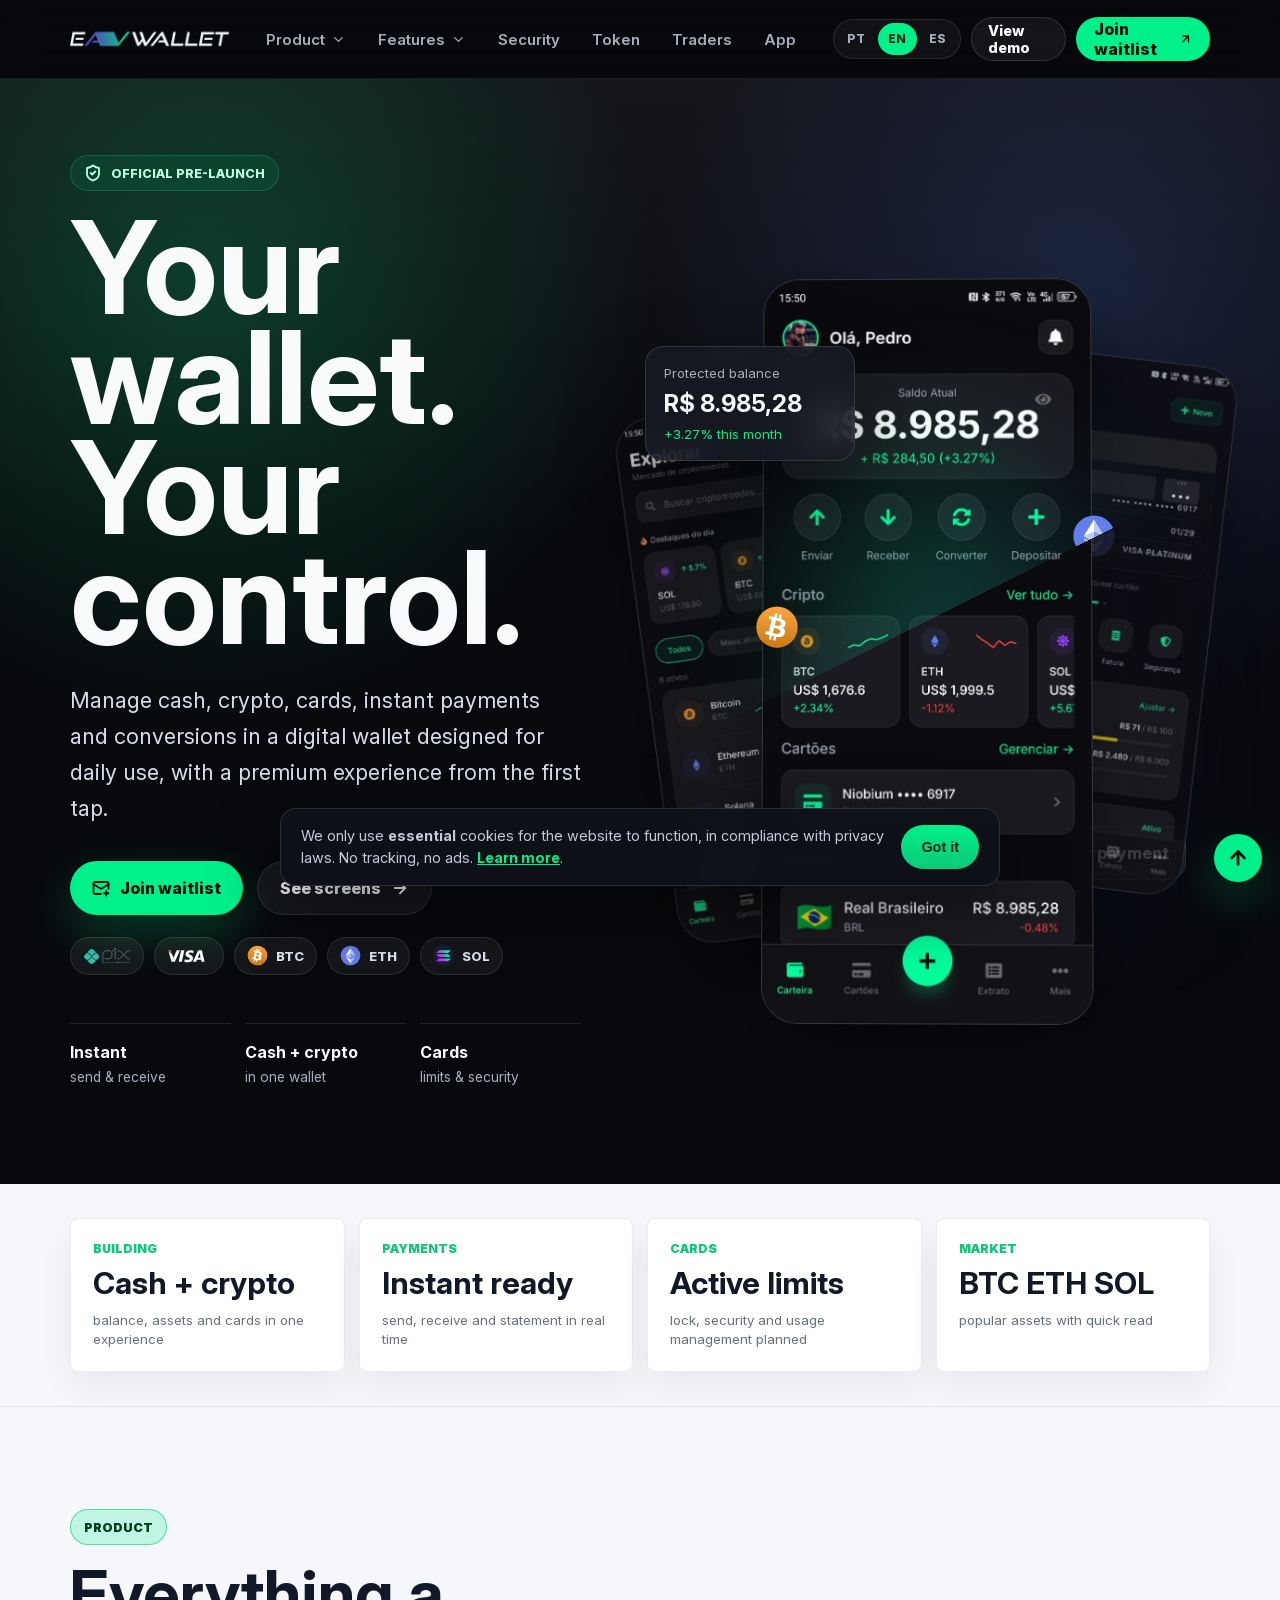
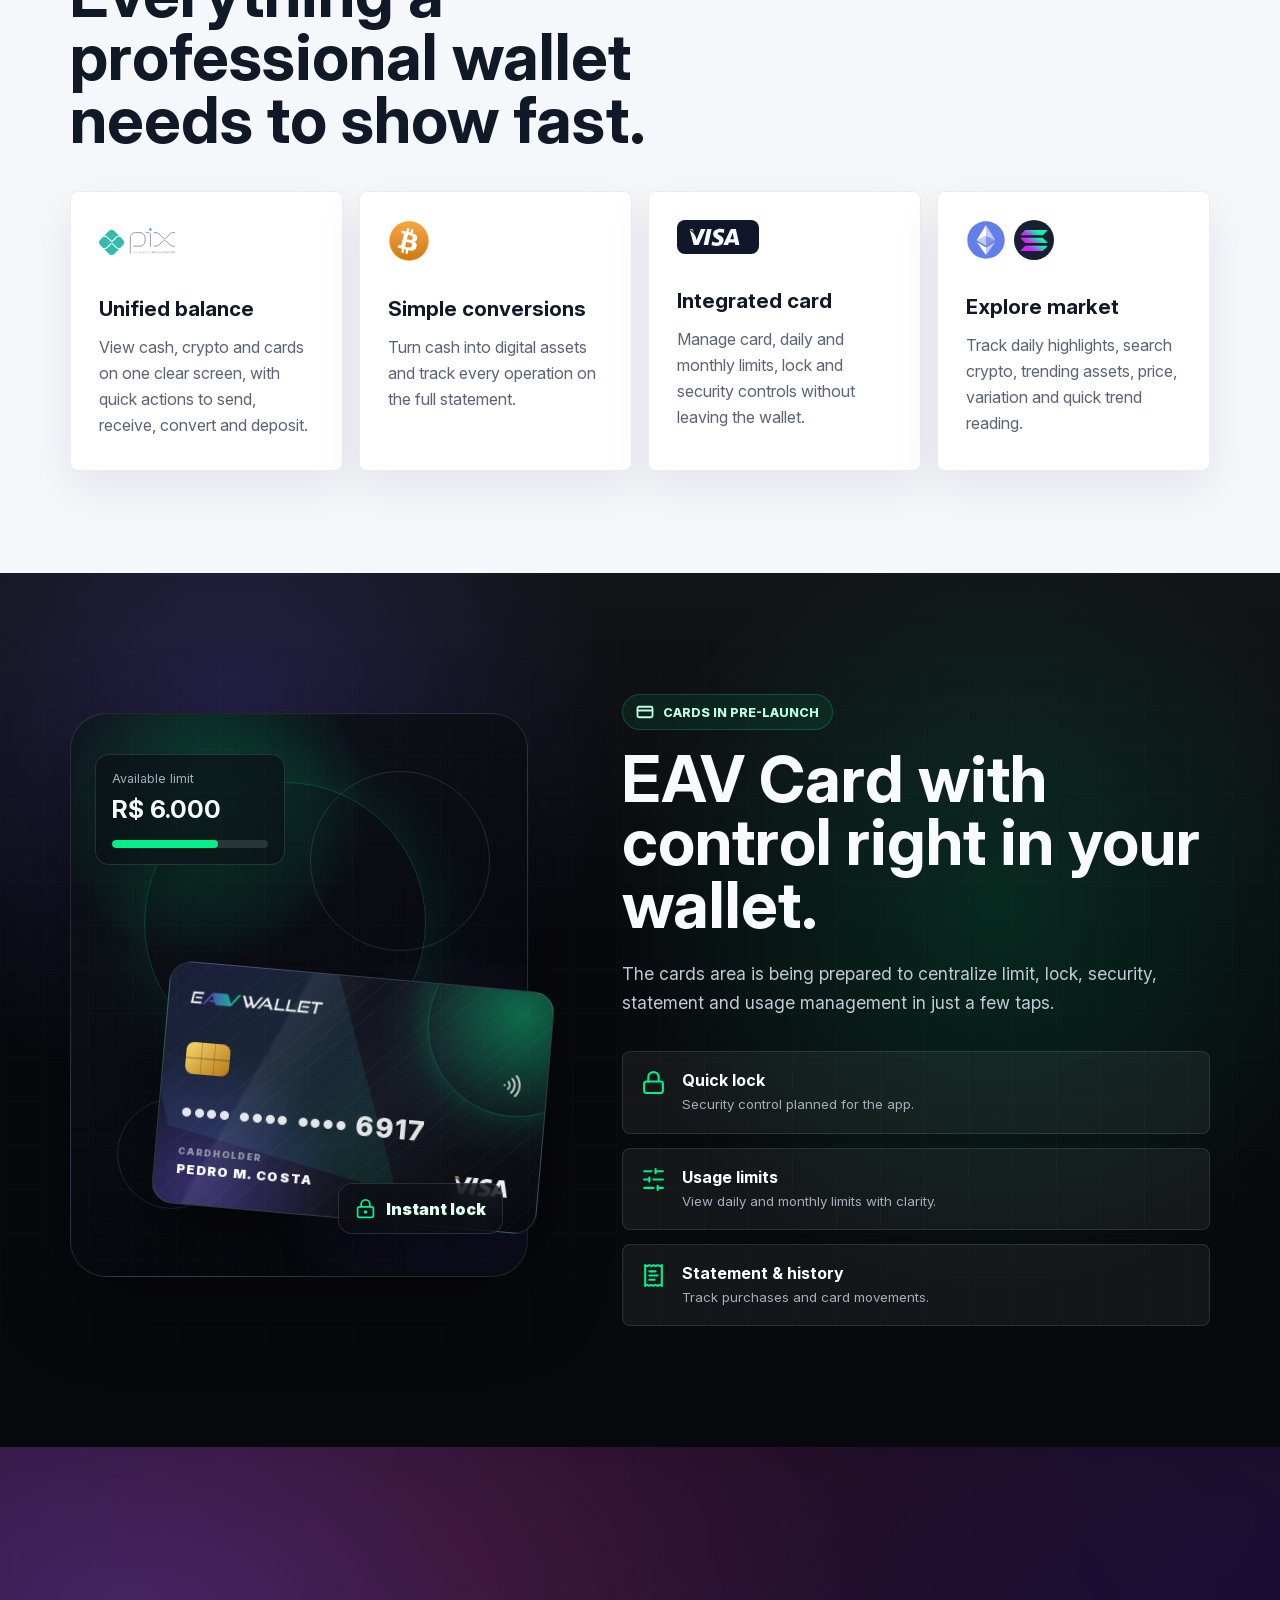
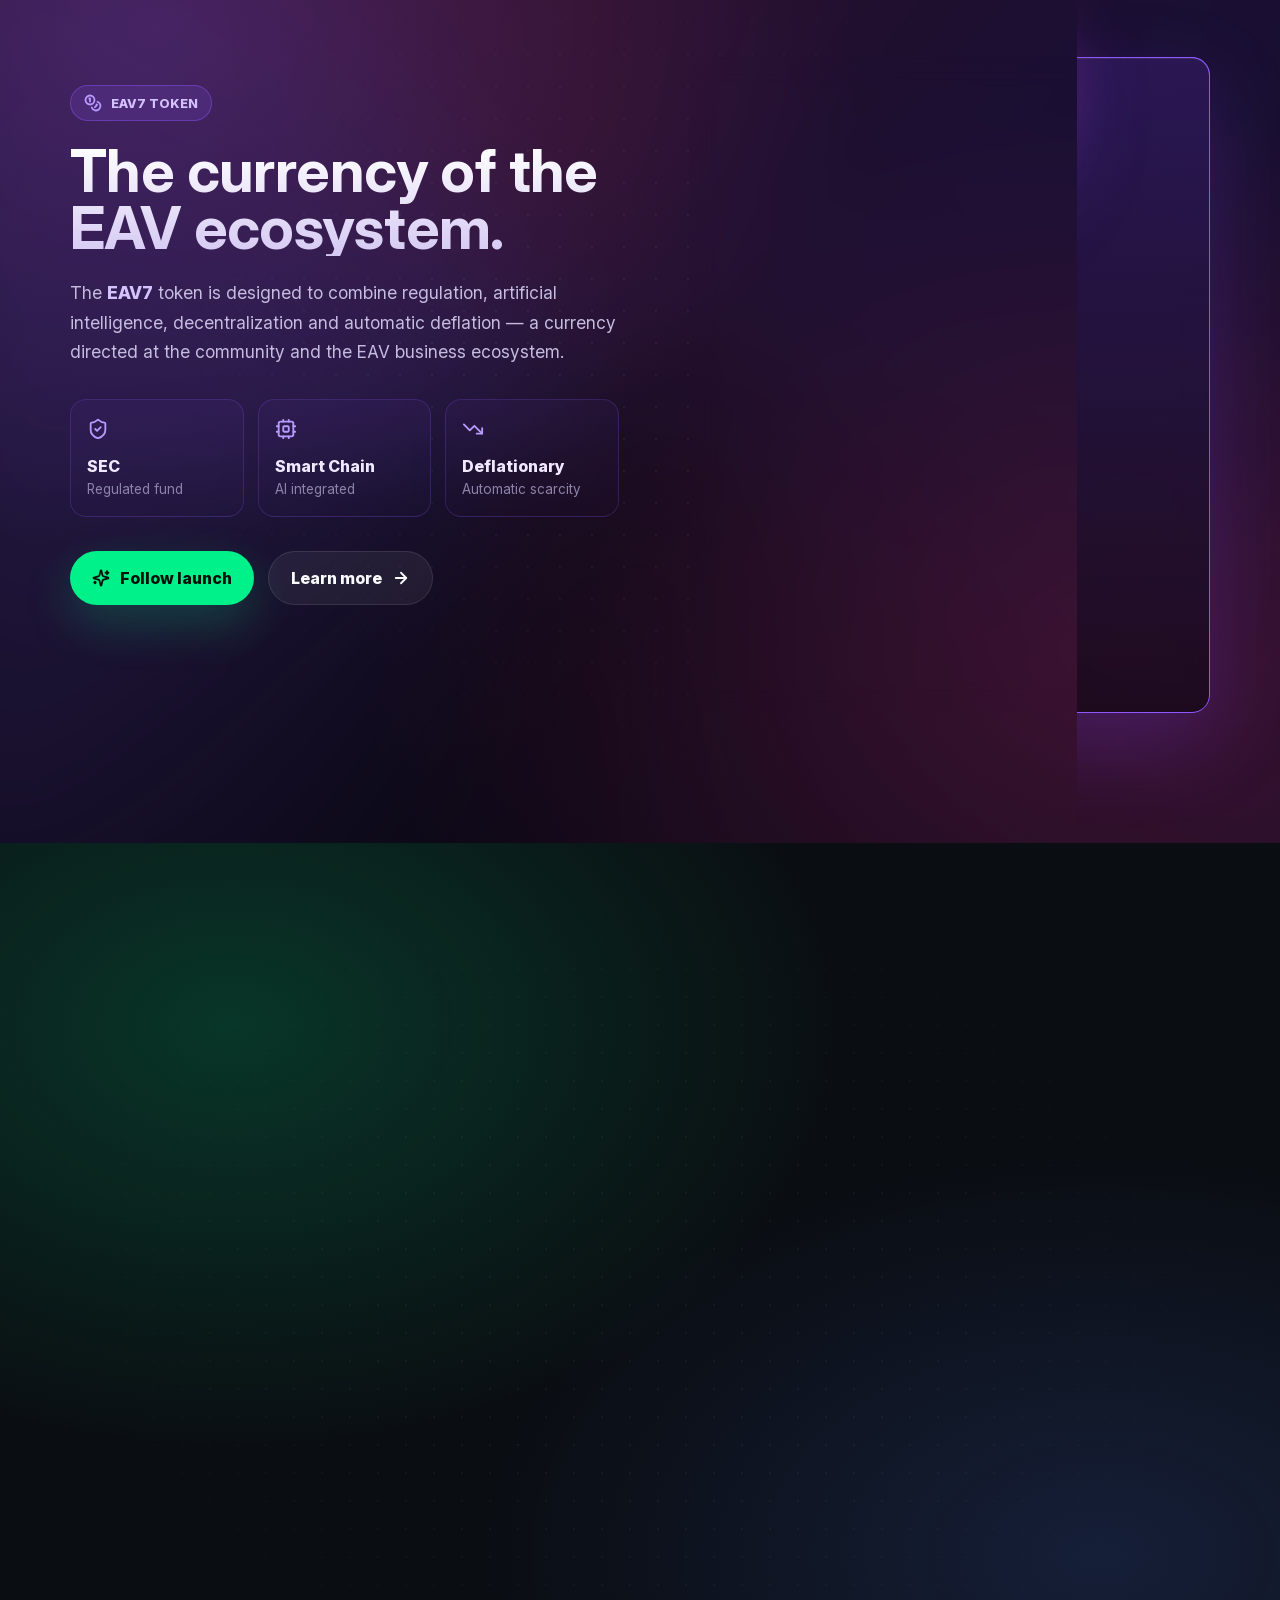
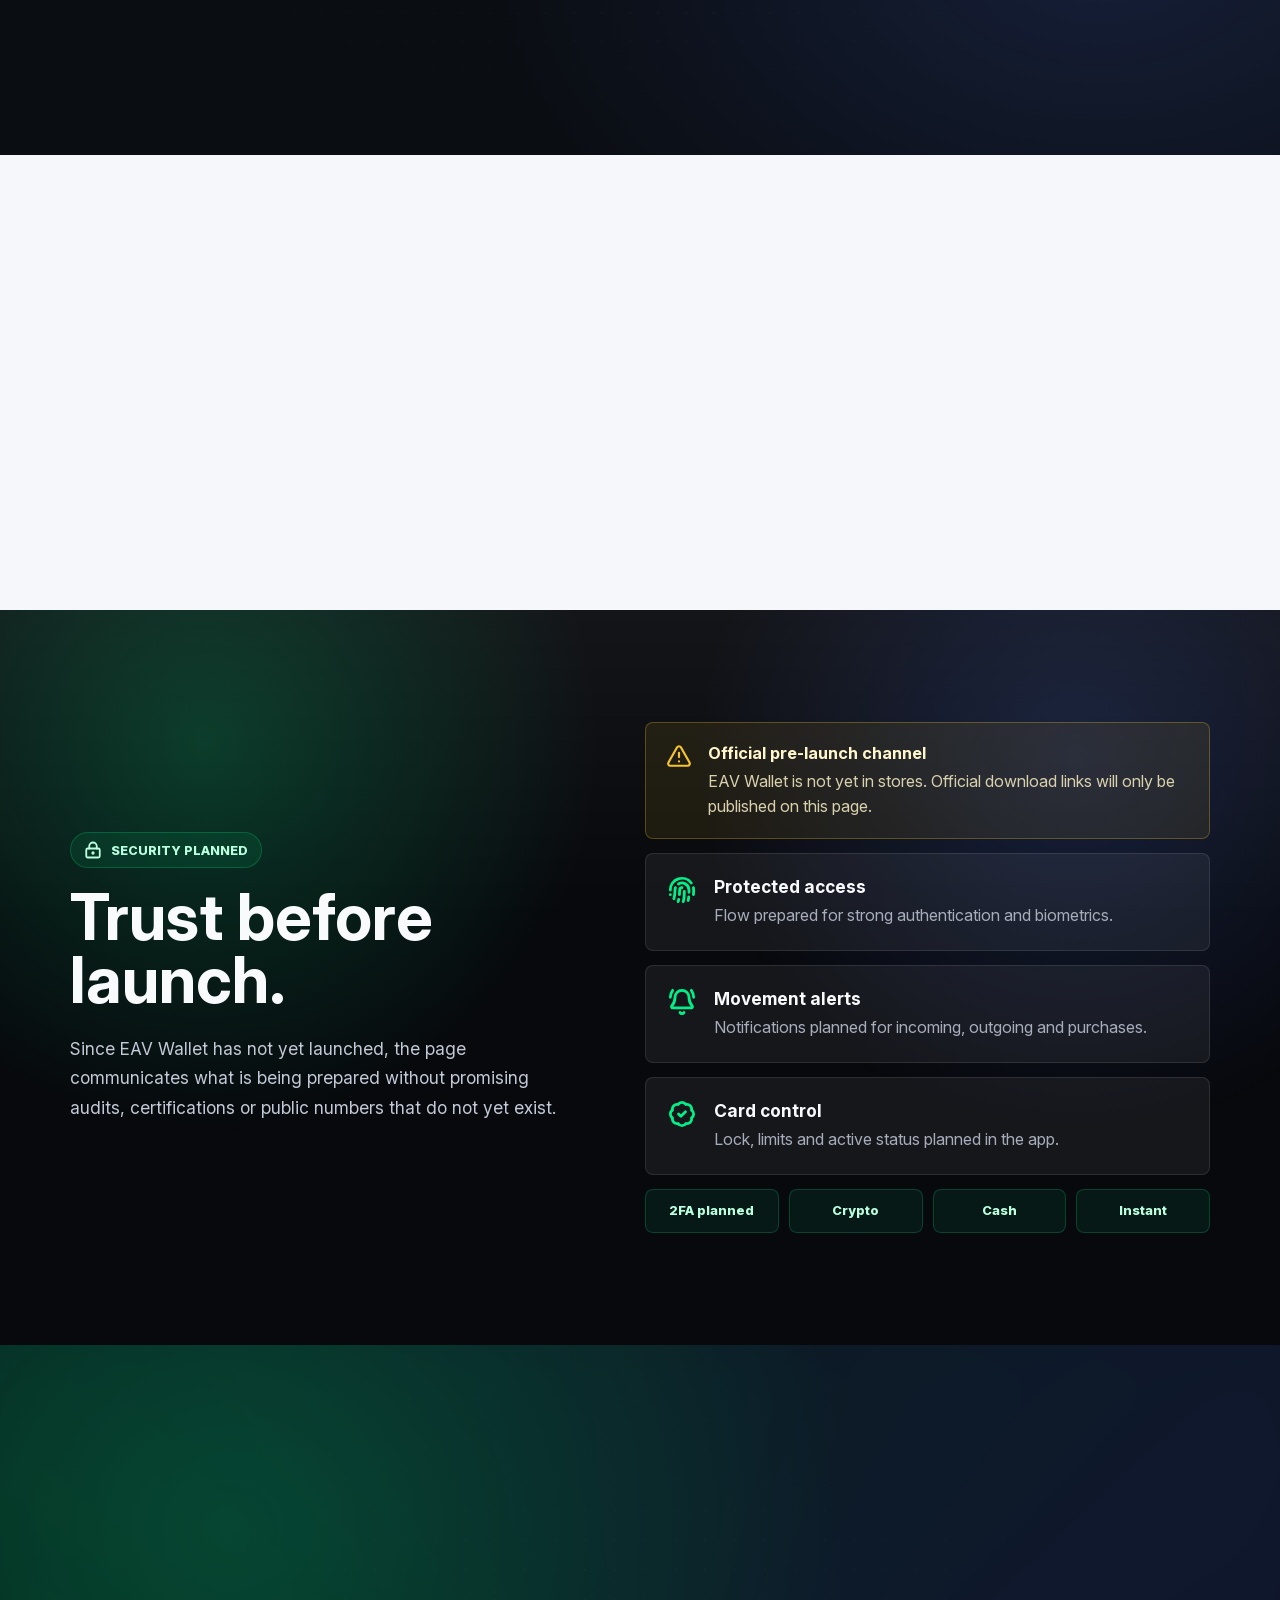
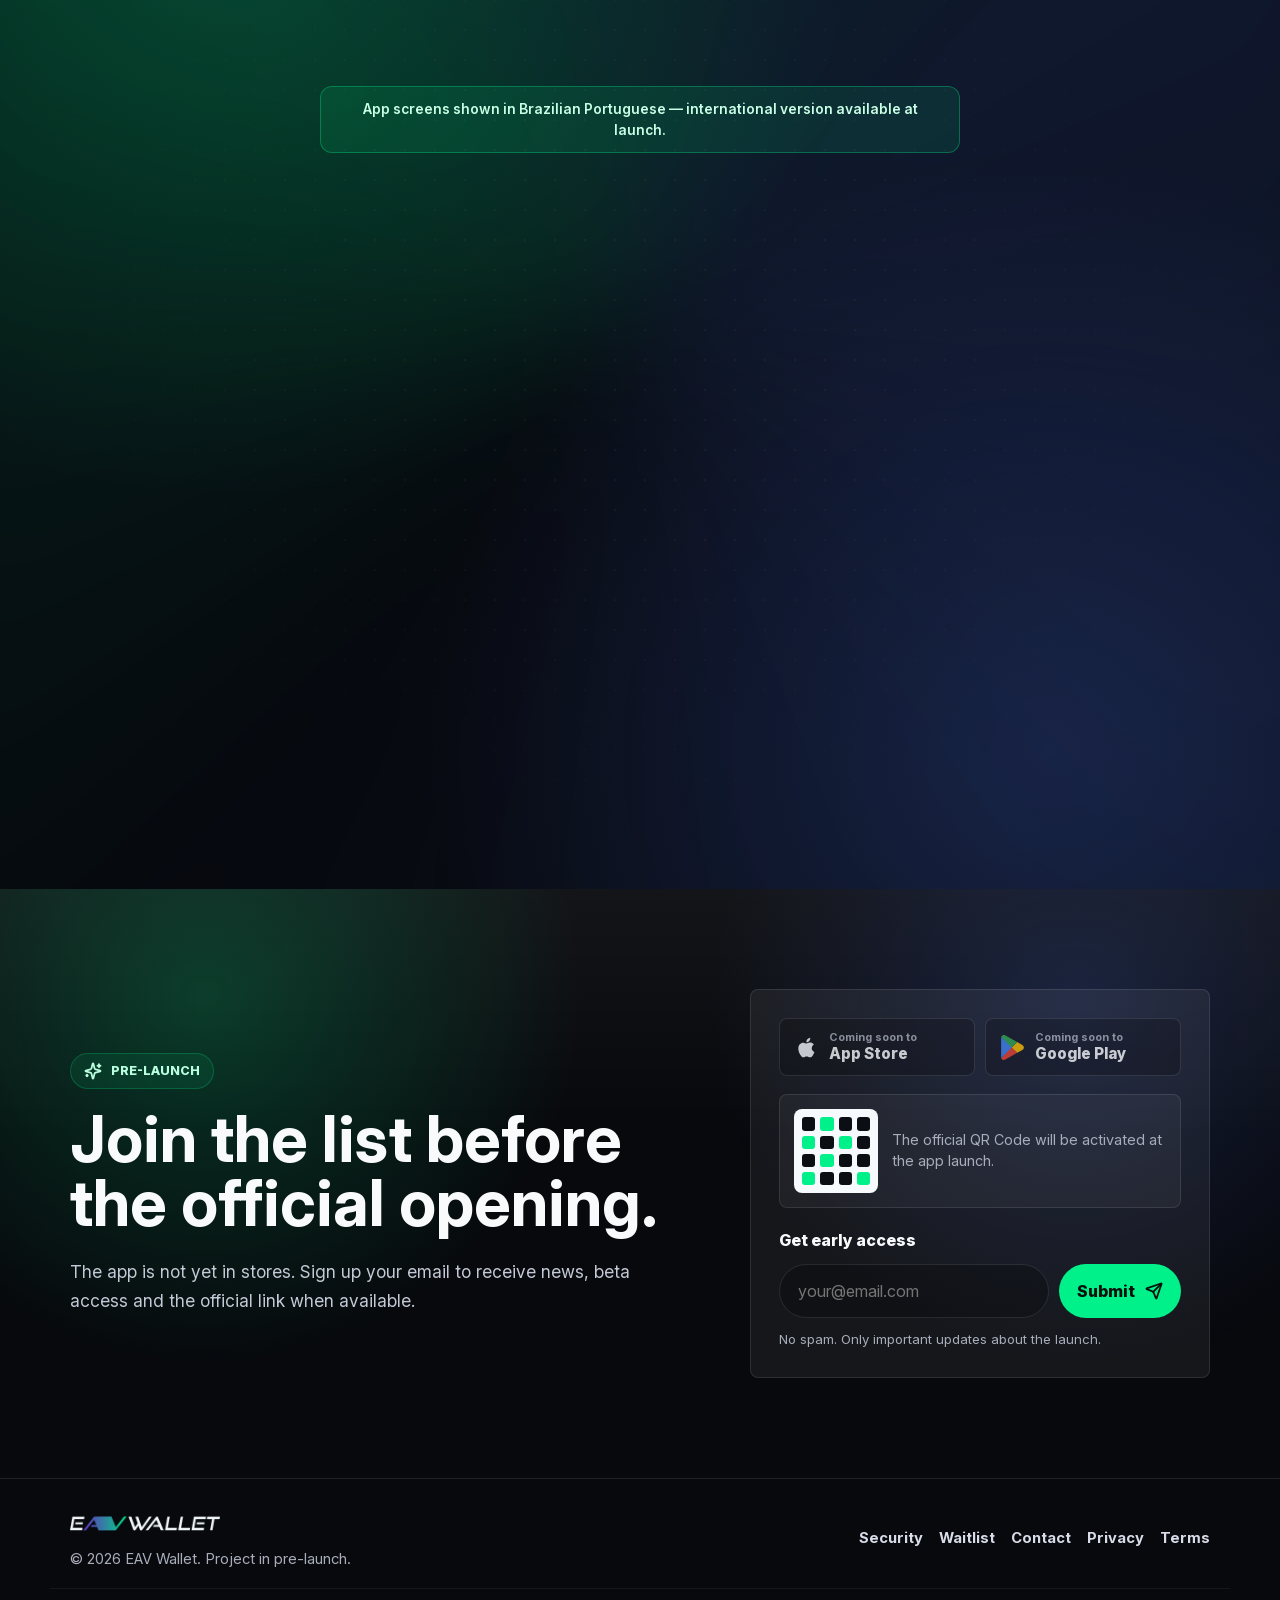
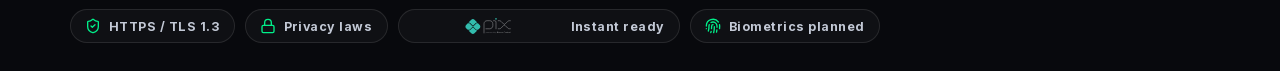
==== commit d598880c: "restore(card): volta para o card-preview do commit inicial Cartao restaurado para a versao do Initia" ====
--- a/index.html
+++ b/index.html
@@ -352,21 +352,22 @@
                 <span data-i18n="cards.security.label">Bloqueio instantâneo</span>
               </div>
             </div>
-            <div class="credit-card" aria-label="Cartão EAV Wallet Visa">
-              <span class="card-glow" aria-hidden="true"></span>
-              <div class="card-top">
-                <span class="card-brand">EAV <em>WALLET</em></span>
-                <span class="contactless" aria-hidden="true"><i></i><i></i><i></i></span>
-              </div>
-              <span class="card-chip" aria-hidden="true"></span>
-              <div class="card-number">4000 1234 5678 9010</div>
+            <div class="card-preview" aria-hidden="true">
+              <div class="card-sheen"></div>
+              <div class="card-brand-row">
+                <img src="wallet/logo.png" alt="" />
+              </div>
+              <div class="card-middle">
+                <div class="card-chip"></div>
+                <i data-lucide="wifi" aria-hidden="true"></i>
+              </div>
+              <div class="card-number">••••  ••••  ••••  6917</div>
               <div class="card-bottom">
-                <div class="valid-block">
-                  <small data-i18n="cards.preview.valid">VÁLIDO ATÉ</small>
-                  <strong>08/27</strong>
-                </div>
-                <span class="card-holder">ALEXANDER MARTIN</span>
-                <span class="visa-logo" aria-label="Visa">VISA</span>
+                <span>
+                  <small data-i18n="cards.preview.holder">TITULAR</small>
+                  PEDRO M. COSTA
+                </span>
+                <img src="wallet/icons/visa.svg" alt="" />
               </div>
             </div>
           </div>
--- a/styles.css
+++ b/styles.css
@@ -1351,243 +1351,128 @@
   color: var(--green);
 }
 
-/* ===== Premium EAV Wallet Visa card ===== */
-.credit-card {
+.card-preview {
   position: absolute;
-  right: 4px;
-  bottom: 100px;
-  width: min(440px, 88vw);
+  right: 6px;
+  bottom: 116px;
+  width: min(386px, 82vw);
   aspect-ratio: 1.586 / 1;
-  padding: 24px 28px;
+  padding: 20px 22px;
+  border: 1px solid rgba(255, 255, 255, 0.16);
   border-radius: 22px;
-  color: #fff;
+  color: #f8fafc;
   background:
-    radial-gradient(circle at 85% 20%, rgba(59, 130, 246, 0.45), transparent 28%),
-    radial-gradient(circle at 90% 65%, rgba(16, 185, 129, 0.35), transparent 30%),
-    radial-gradient(circle at 12% 95%, rgba(139, 92, 246, 0.25), transparent 25%),
-    linear-gradient(135deg, #111 0%, #050505 50%, #0d0d0d 100%);
-  box-shadow:
-    0 30px 60px -20px rgba(0, 0, 0, 0.7),
-    0 12px 30px -10px rgba(59, 130, 246, 0.25),
-    inset 0 1px 0 rgba(255, 255, 255, 0.08),
-    inset 0 0 0 1px rgba(255, 255, 255, 0.04);
+    radial-gradient(circle at 92% 10%, rgba(0, 240, 138, 0.38), transparent 28%),
+    radial-gradient(circle at 12% 92%, rgba(111, 92, 255, 0.34), transparent 34%),
+    linear-gradient(135deg, #0c0e16 0%, #171a25 54%, #08090d 100%);
+  box-shadow: 0 28px 80px rgba(0, 0, 0, 0.46);
+  backdrop-filter: blur(16px);
   transform: rotate(5deg);
   overflow: hidden;
-  isolation: isolate;
-  transition: transform 0.45s cubic-bezier(0.22, 1, 0.36, 1),
-    box-shadow 0.45s ease;
-}
-
-.credit-card::before {
+}
+
+.card-preview::before {
   content: "";
   position: absolute;
   inset: 0;
   background:
-    linear-gradient(115deg, transparent 30%, rgba(255, 255, 255, 0.08) 45%, transparent 60%),
-    repeating-linear-gradient(135deg, rgba(255, 255, 255, 0.03) 0 1px, transparent 1px 18px);
+    linear-gradient(115deg, transparent 0 28%, rgba(255, 255, 255, 0.1) 29%, transparent 43%),
+    repeating-linear-gradient(135deg, rgba(255, 255, 255, 0.045) 0 1px, transparent 1px 14px);
+  opacity: 0.7;
   pointer-events: none;
-  opacity: 0.7;
-}
-
-.credit-card::after {
+}
+
+.card-preview::after {
   content: "";
   position: absolute;
-  right: -60px;
-  top: -60px;
-  width: 200px;
-  height: 200px;
-  border: 1px solid rgba(59, 130, 246, 0.22);
+  right: -56px;
+  top: -54px;
+  width: 178px;
+  height: 178px;
+  border: 1px solid rgba(0, 240, 138, 0.26);
   border-radius: 999px;
-  box-shadow: 0 0 90px rgba(20, 184, 166, 0.18);
-  pointer-events: none;
-}
-
-.credit-card:hover {
-  transform: rotate(2deg) translateY(-6px);
-  box-shadow:
-    0 40px 90px -25px rgba(0, 0, 0, 0.8),
-    0 16px 40px -8px rgba(59, 130, 246, 0.3),
-    inset 0 1px 0 rgba(255, 255, 255, 0.12);
-}
-
-.card-glow {
+  box-shadow: 0 0 60px rgba(0, 240, 138, 0.18);
+}
+
+.card-sheen {
   position: absolute;
-  inset: -40%;
-  background: conic-gradient(
-    from 180deg at 50% 50%,
-    transparent 0deg,
-    rgba(59, 130, 246, 0.16) 80deg,
-    rgba(20, 184, 166, 0.14) 180deg,
-    rgba(139, 92, 246, 0.16) 280deg,
-    transparent 360deg
-  );
-  filter: blur(40px);
-  opacity: 0.55;
-  pointer-events: none;
-  z-index: 0;
-}
-
-.card-top {
+  inset: -88px auto auto -56px;
+  width: 300px;
+  height: 300px;
+  background: linear-gradient(135deg, rgba(111, 92, 255, 0.24), rgba(0, 240, 138, 0.12));
+  clip-path: polygon(0 12%, 64% 0, 100% 100%, 22% 84%);
+  opacity: 0.78;
+}
+
+.card-chip {
+  width: 44px;
+  height: 32px;
+  border-radius: 8px;
+  background:
+    linear-gradient(90deg, transparent 33%, rgba(0, 0, 0, 0.18) 33% 36%, transparent 36% 64%, rgba(0, 0, 0, 0.18) 64% 67%, transparent 67%),
+    linear-gradient(0deg, transparent 47%, rgba(0, 0, 0, 0.18) 47% 53%, transparent 53%),
+    linear-gradient(135deg, #f8d76a, #b77818);
+}
+
+.card-brand-row,
+.card-middle,
+.card-bottom {
   position: relative;
-  z-index: 2;
+  z-index: 1;
   display: flex;
-  align-items: flex-start;
+  align-items: center;
   justify-content: space-between;
-  gap: 16px;
-}
-
-.card-brand {
-  font-size: 0.92rem;
-  font-weight: 900;
-  letter-spacing: 0.18em;
-  color: #ffffff;
-  text-transform: uppercase;
-  line-height: 1;
-}
-
-.card-brand em {
-  display: block;
-  margin-top: 4px;
-  font-style: normal;
-  font-size: 0.66rem;
-  letter-spacing: 0.32em;
-  font-weight: 700;
-  color: rgba(255, 255, 255, 0.62);
-}
-
-.contactless {
-  position: relative;
-  width: 22px;
-  height: 22px;
-  flex-shrink: 0;
-}
-
-.contactless i {
-  position: absolute;
-  top: 50%;
-  left: 0;
-  width: 22px;
-  height: 22px;
-  border: 2px solid rgba(255, 255, 255, 0.7);
-  border-color: transparent rgba(255, 255, 255, 0.7) transparent transparent;
-  border-radius: 999px;
-  transform: translateY(-50%);
-}
-
-.contactless i:nth-child(1) { width: 8px; height: 8px; left: 0; }
-.contactless i:nth-child(2) { width: 14px; height: 14px; left: -2px; opacity: 0.7; }
-.contactless i:nth-child(3) { width: 22px; height: 22px; left: -6px; opacity: 0.45; }
-
-.card-chip {
-  position: relative;
-  z-index: 2;
-  display: block;
-  width: 46px;
-  height: 36px;
-  margin-top: 24px;
-  border-radius: 7px;
-  background:
-    linear-gradient(135deg, #f4f4f4 0%, #c8c8c8 50%, #e8e8e8 100%);
-  box-shadow:
-    inset 0 0 0 1px rgba(0, 0, 0, 0.15),
-    0 2px 4px rgba(0, 0, 0, 0.3);
-}
-
-.card-chip::before,
-.card-chip::after {
-  content: "";
-  position: absolute;
-  background: rgba(0, 0, 0, 0.25);
-}
-
-.card-chip::before {
-  top: 8px;
-  bottom: 8px;
-  left: 32%;
-  width: 1px;
-}
-
-.card-chip::after {
-  left: 8px;
-  right: 8px;
-  top: 50%;
-  height: 1px;
-  box-shadow:
-    0 -8px 0 rgba(0, 0, 0, 0.18),
-    0 8px 0 rgba(0, 0, 0, 0.18);
+}
+
+.card-brand-row img {
+  width: 132px;
+  height: auto;
+}
+
+.card-middle {
+  margin-top: 30px;
+}
+
+.card-middle svg {
+  width: 24px;
+  height: 24px;
+  color: rgba(255, 255, 255, 0.72);
+  transform: rotate(90deg);
 }
 
 .card-number {
   position: relative;
-  z-index: 2;
+  z-index: 1;
   display: block;
-  margin-top: 22px;
-  color: #ffffff;
-  font-size: clamp(1.2rem, 2.6vw, 1.7rem);
-  font-weight: 700;
-  letter-spacing: 0.14em;
-  font-variant-numeric: tabular-nums;
-  text-shadow: 0 1px 2px rgba(0, 0, 0, 0.5);
-}
-
-.card-bottom {
-  position: relative;
-  z-index: 2;
-  display: grid;
-  grid-template-columns: auto 1fr auto;
-  align-items: end;
-  gap: 18px;
-  margin-top: 16px;
-}
-
-.valid-block {
-  display: grid;
-  gap: 2px;
-}
-
-.valid-block small {
-  font-size: 0.54rem;
-  font-weight: 800;
-  letter-spacing: 0.14em;
-  color: rgba(255, 255, 255, 0.55);
-}
-
-.valid-block strong {
-  font-size: 0.94rem;
+  margin-top: 20px;
+  color: rgba(255, 255, 255, 0.88);
+  font-size: clamp(1.25rem, 3vw, 1.75rem);
   font-weight: 800;
   letter-spacing: 0.06em;
-  color: #ffffff;
-  font-variant-numeric: tabular-nums;
-}
-
-.card-holder {
-  font-size: 0.84rem;
-  font-weight: 800;
-  letter-spacing: 0.1em;
-  color: #ffffff;
-  text-transform: uppercase;
-  white-space: nowrap;
-  overflow: hidden;
-  text-overflow: ellipsis;
-}
-
-.visa-logo {
-  font-family: Inter, system-ui, sans-serif;
-  font-size: 1.4rem;
+}
+
+.card-bottom {
+  margin-top: 18px;
+}
+
+.card-bottom span {
+  display: grid;
+  gap: 4px;
+  color: #fff;
+  font-size: 0.82rem;
   font-weight: 900;
-  font-style: italic;
-  letter-spacing: -0.02em;
-  color: #ffffff;
-  text-shadow:
-    0 0 12px rgba(255, 255, 255, 0.3),
-    0 1px 0 rgba(0, 0, 0, 0.4);
-}
-
-@media (prefers-reduced-motion: reduce) {
-  .credit-card,
-  .credit-card:hover {
-    transition: none;
-  }
+  letter-spacing: 0.08em;
+}
+
+.card-bottom small {
+  color: #8f98aa;
+  font-size: 0.58rem;
+  font-weight: 900;
+}
+
+.card-bottom img {
+  width: 62px;
+  height: auto;
 }
 
 .cards-copy h2 {
@@ -3530,18 +3415,14 @@
     max-width: 190px;
   }
 
-  .credit-card {
+  .card-preview {
     left: 50%;
     right: auto;
-    bottom: 100px;
-    width: min(340px, 90vw);
-    transform: translateX(-50%) rotate(-3deg);
+    bottom: 112px;
+    width: min(328px, 88vw);
+    transform: translateX(-50%) rotate(0deg);
     border-radius: 20px;
-    padding: 20px 22px;
-  }
-
-  .credit-card:hover {
-    transform: translateX(-50%) rotate(0deg) translateY(-4px);
+    padding: 18px;
   }
 
   .cards-section::before {
@@ -3555,25 +3436,21 @@
     background-size: 34px 34px;
   }
 
-  .card-chip {
-    margin-top: 18px;
-    width: 40px;
-    height: 30px;
+  .card-brand-row img {
+    width: 118px;
+  }
+
+  .card-middle {
+    margin-top: 24px;
   }
 
   .card-number {
     margin-top: 18px;
-    font-size: 1.1rem;
-    letter-spacing: 0.1em;
+    font-size: 1.18rem;
   }
 
   .card-bottom {
-    margin-top: 14px;
-    gap: 12px;
-  }
-
-  .visa-logo {
-    font-size: 1.2rem;
+    margin-top: 16px;
   }
 
   .proof-section {
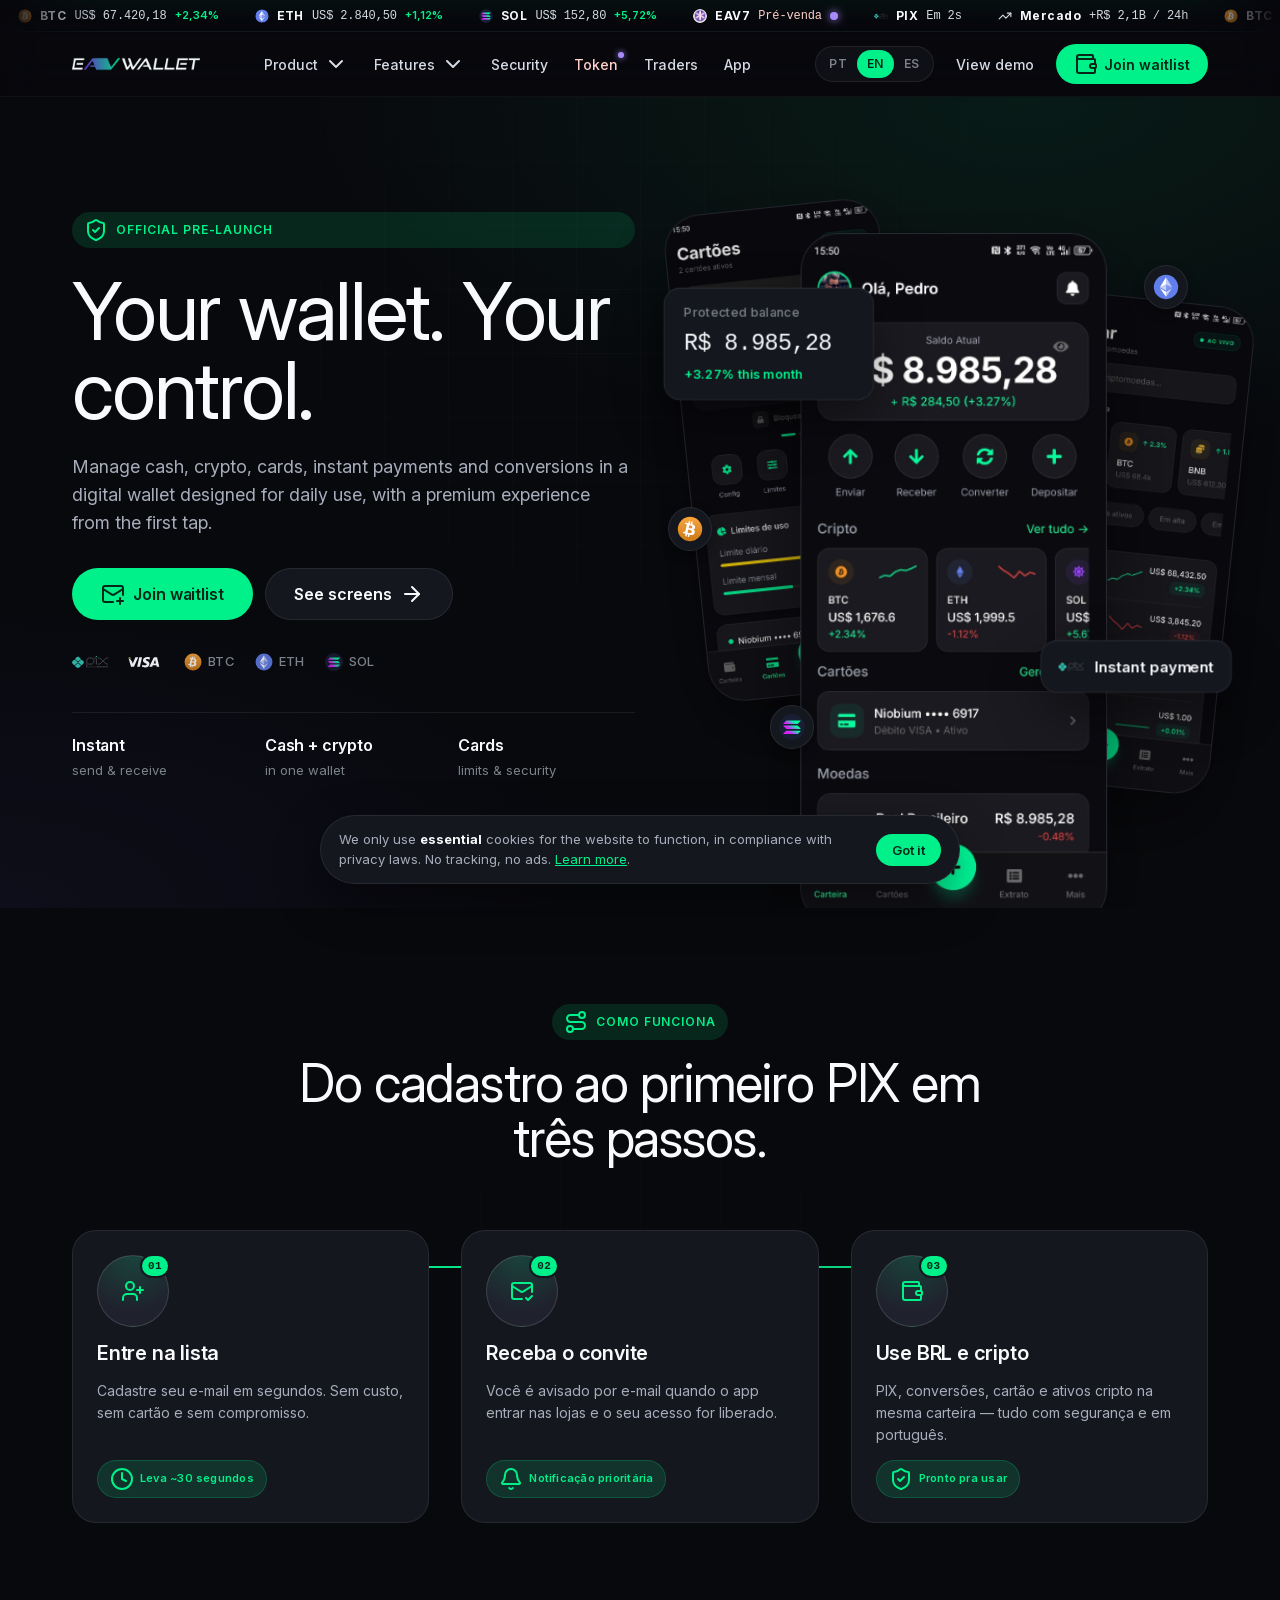
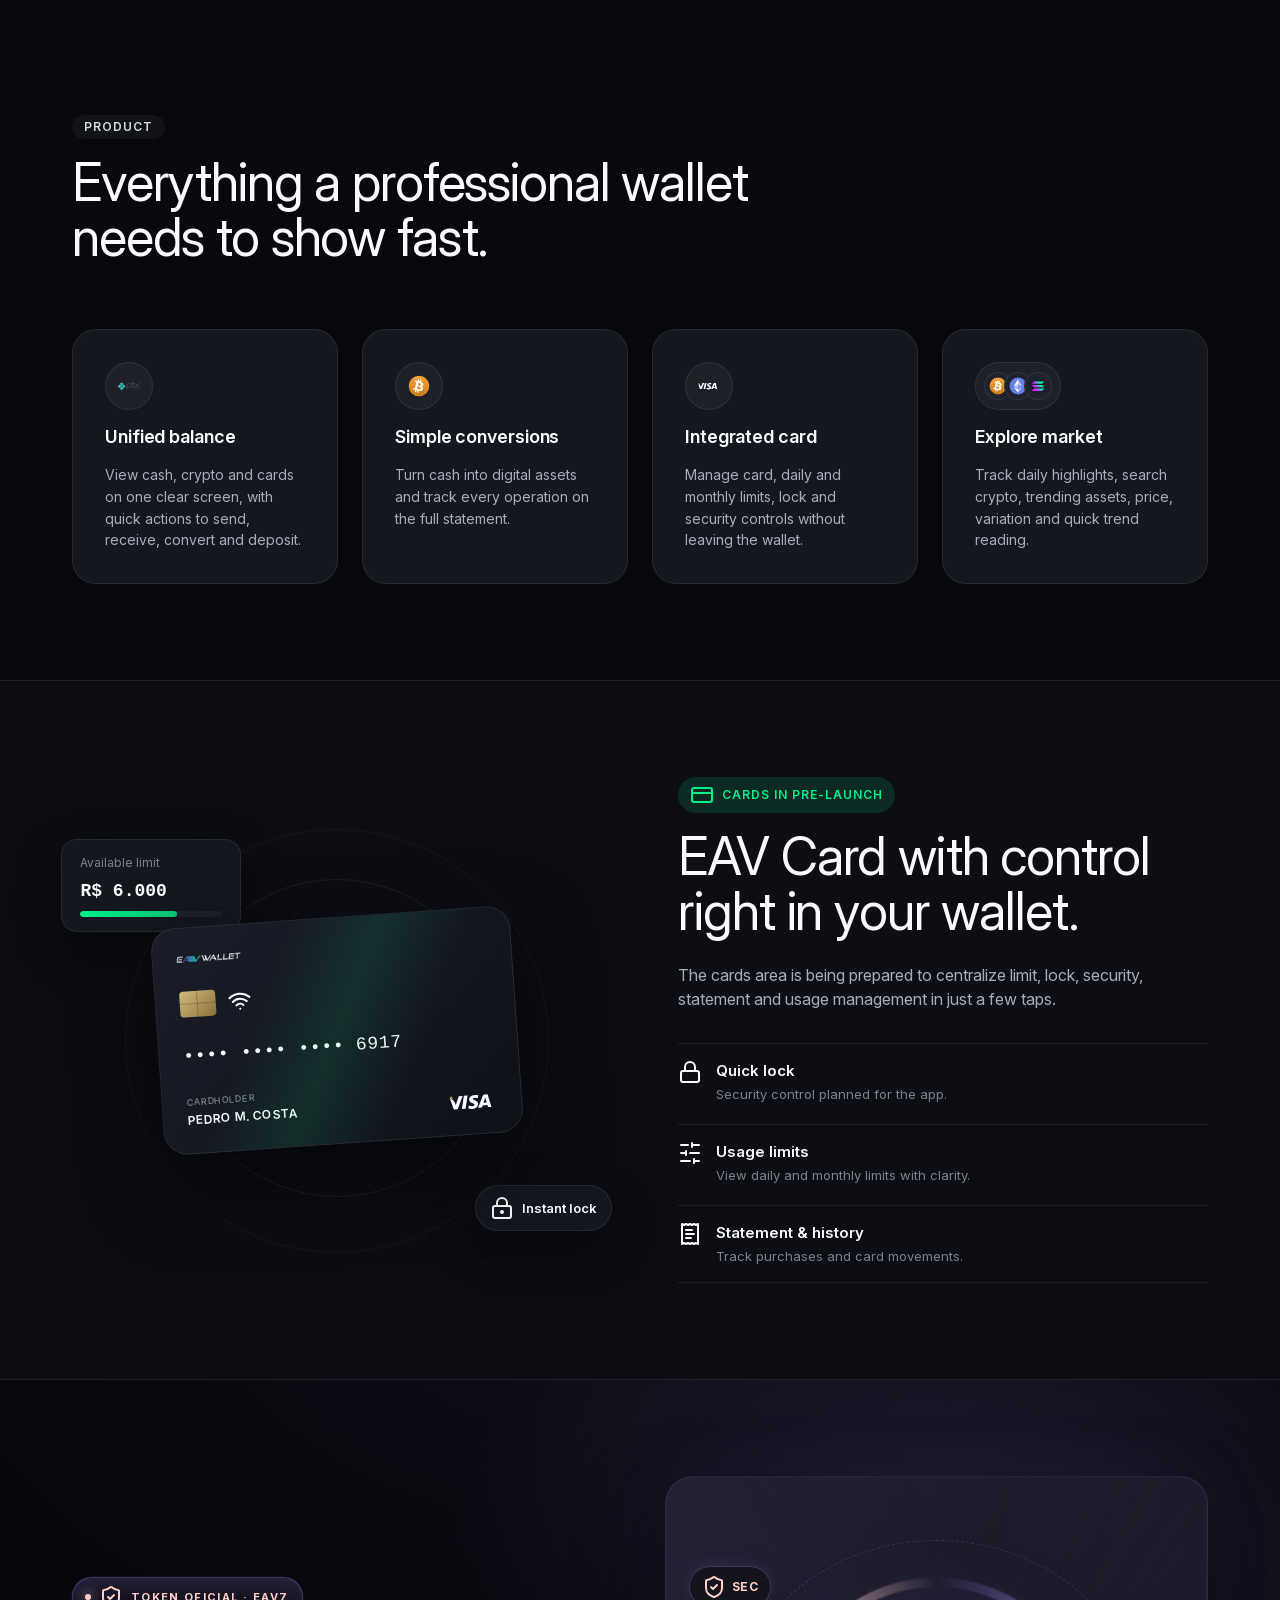
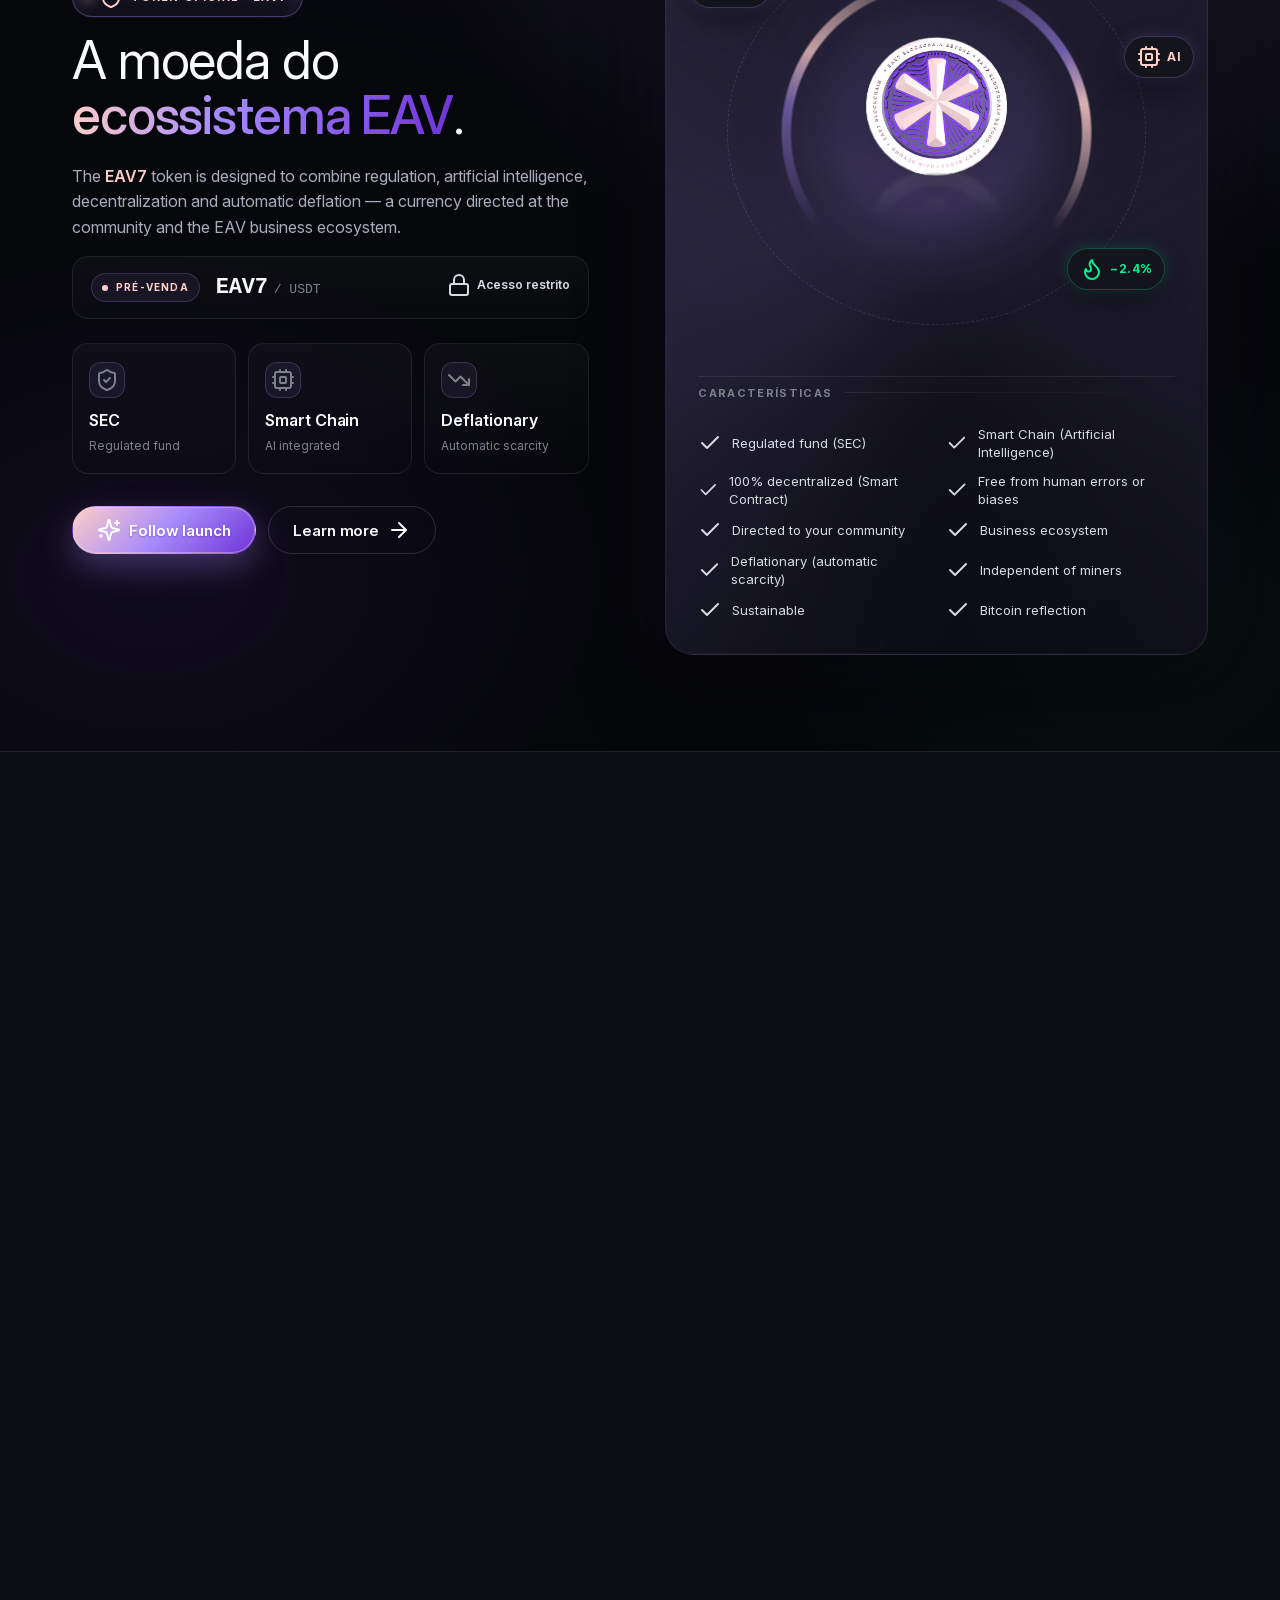
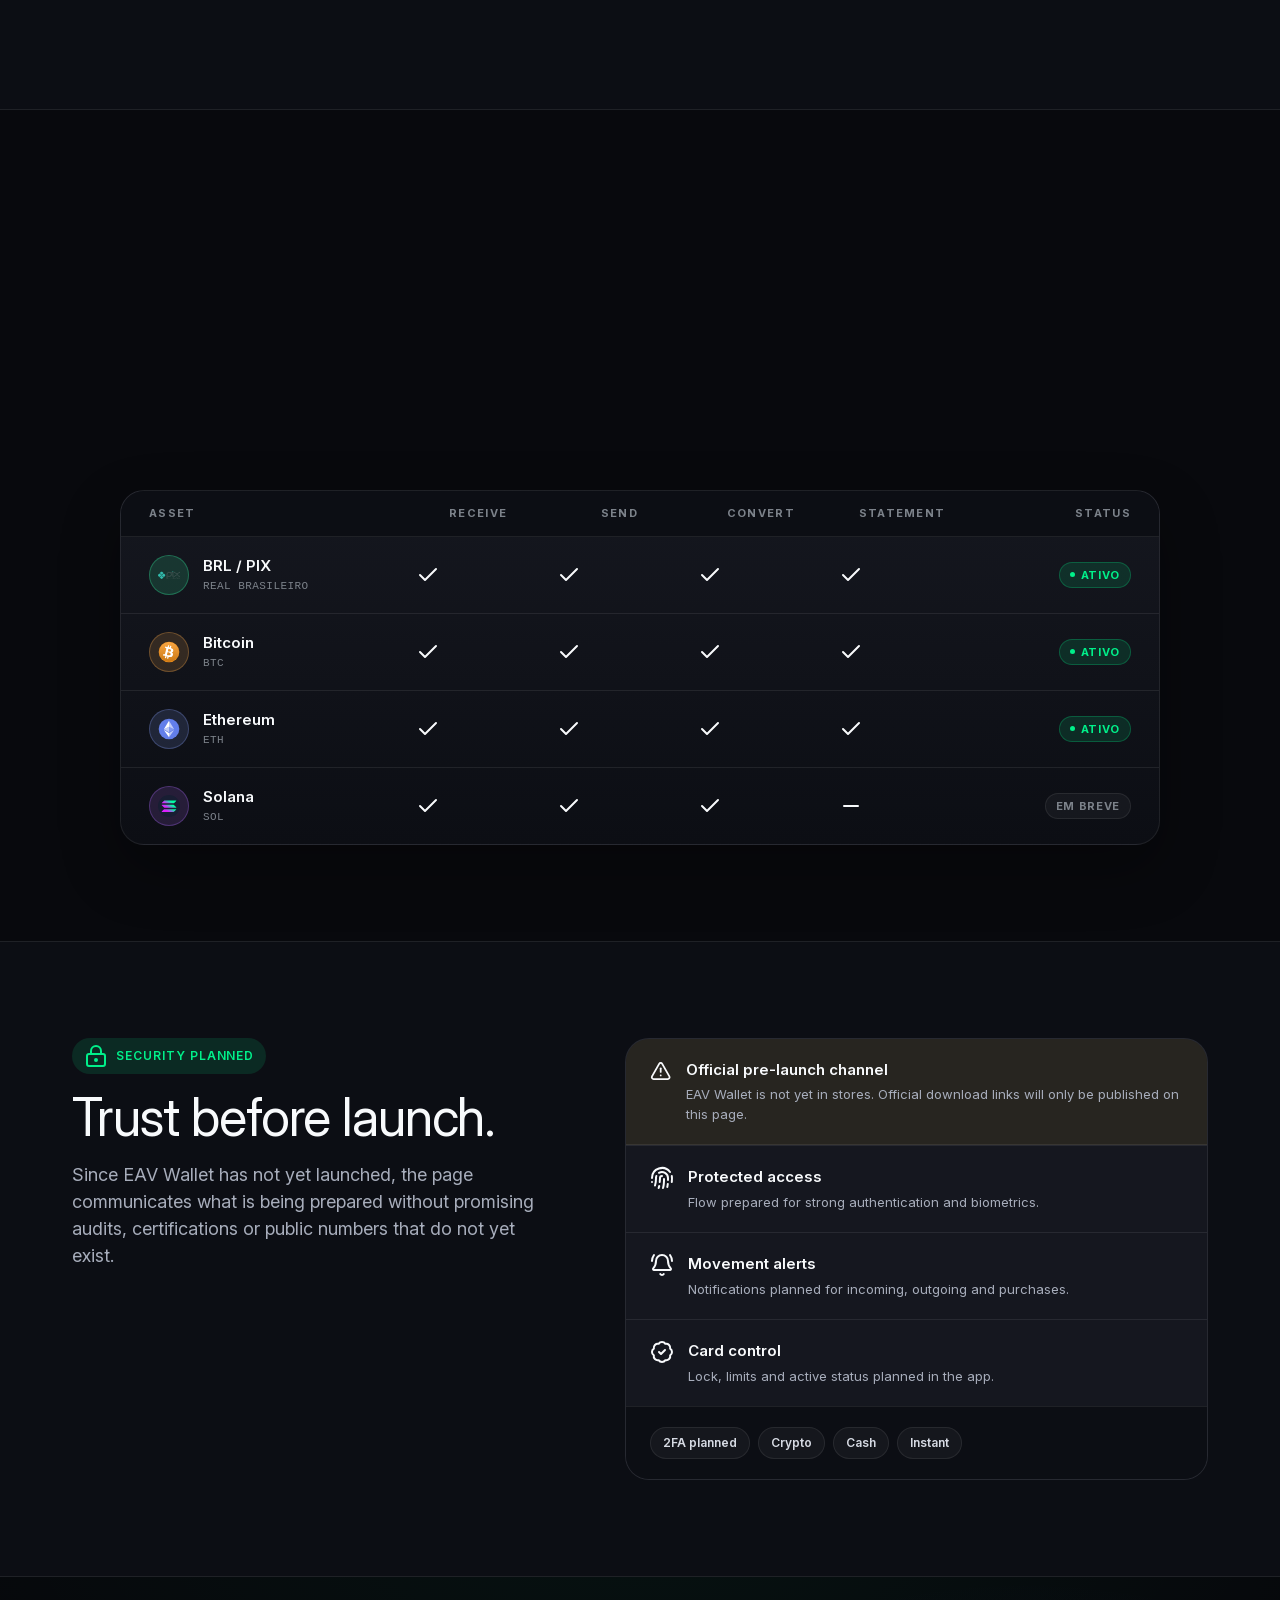
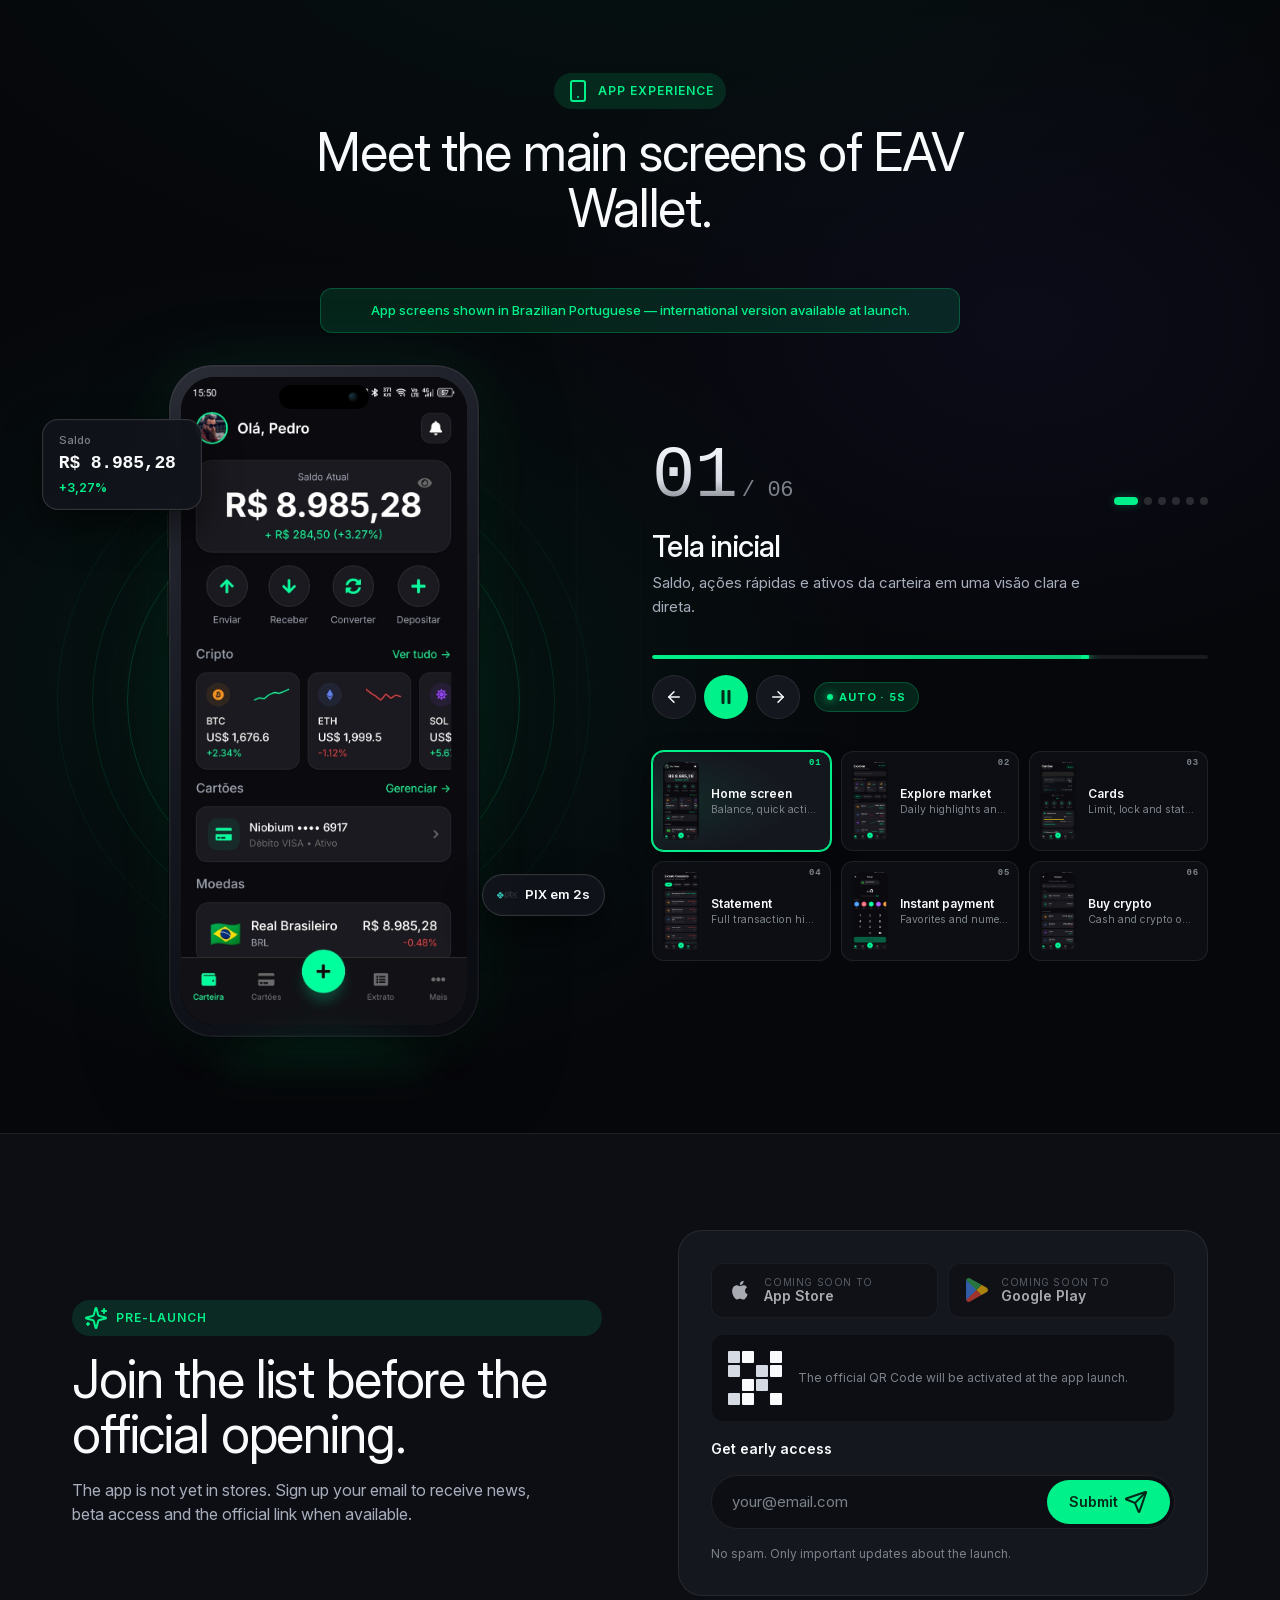
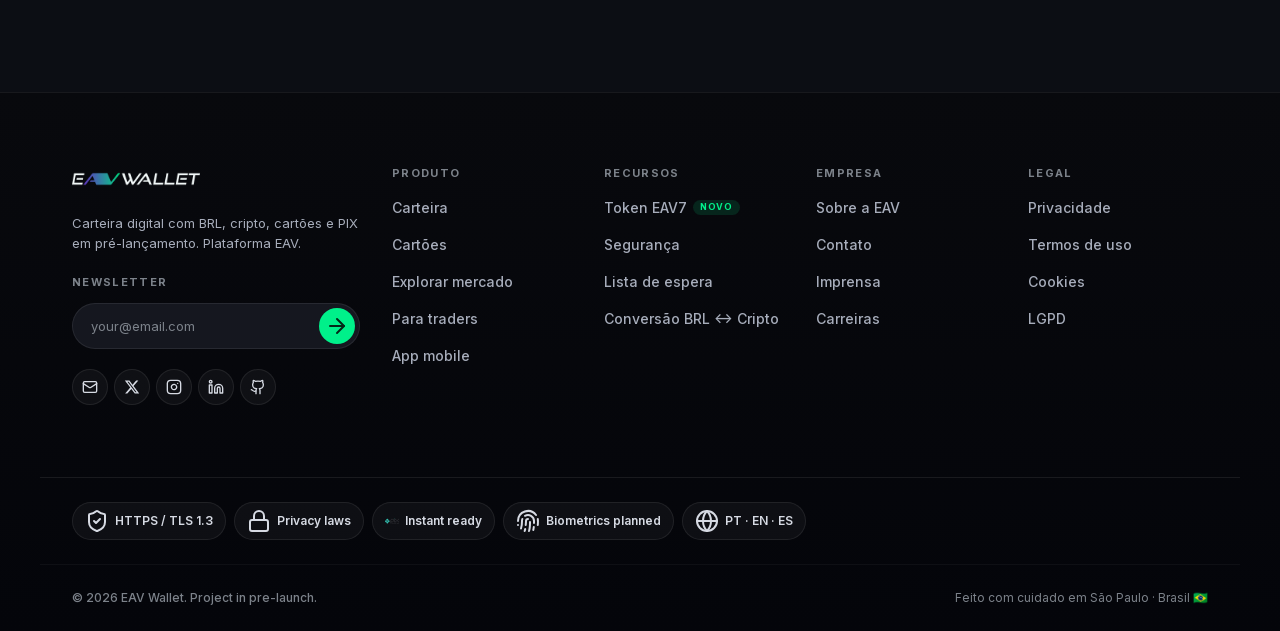
==== commit 2c869c6b: "feat(site): redesign completo no estilo Coinbase + identidade EAV - Sistema de design Coinbase (4px " ====
--- a/index.html
+++ b/index.html
@@ -80,6 +80,71 @@
   <body>
     <a class="skip-link" href="#top" data-i18n="skip.content">Pular para o conteúdo</a>
     <header class="site-header">
+      <!-- Live ticker strip -->
+      <div class="ticker-strip" aria-hidden="true">
+        <div class="ticker-track">
+          <div class="ticker-item">
+            <img src="wallet/icons/bitcoin.svg" alt="" />
+            <span>BTC</span>
+            <strong>US$ 67.420,18</strong>
+            <em class="up">+2,34%</em>
+          </div>
+          <div class="ticker-item">
+            <img src="wallet/icons/ethereum.svg" alt="" />
+            <span>ETH</span>
+            <strong>US$ 2.840,50</strong>
+            <em class="up">+1,12%</em>
+          </div>
+          <div class="ticker-item">
+            <img src="wallet/icons/solana.svg" alt="" />
+            <span>SOL</span>
+            <strong>US$ 152,80</strong>
+            <em class="up">+5,72%</em>
+          </div>
+          <div class="ticker-item ticker-token">
+            <img src="wallet/eav-token.png" alt="" />
+            <span>EAV7</span>
+            <strong>Pré-venda</strong>
+            <em class="pulse"></em>
+          </div>
+          <div class="ticker-item">
+            <img src="wallet/icons/pix.svg" alt="" />
+            <span>PIX</span>
+            <strong>Em 2s</strong>
+          </div>
+          <div class="ticker-item">
+            <i data-lucide="trending-up"></i>
+            <span>Mercado</span>
+            <strong>+R$ 2,1B / 24h</strong>
+          </div>
+          <!-- duplicate for seamless infinite scroll -->
+          <div class="ticker-item" aria-hidden="true">
+            <img src="wallet/icons/bitcoin.svg" alt="" />
+            <span>BTC</span><strong>US$ 67.420,18</strong><em class="up">+2,34%</em>
+          </div>
+          <div class="ticker-item" aria-hidden="true">
+            <img src="wallet/icons/ethereum.svg" alt="" />
+            <span>ETH</span><strong>US$ 2.840,50</strong><em class="up">+1,12%</em>
+          </div>
+          <div class="ticker-item" aria-hidden="true">
+            <img src="wallet/icons/solana.svg" alt="" />
+            <span>SOL</span><strong>US$ 152,80</strong><em class="up">+5,72%</em>
+          </div>
+          <div class="ticker-item ticker-token" aria-hidden="true">
+            <img src="wallet/eav-token.png" alt="" />
+            <span>EAV7</span><strong>Pré-venda</strong><em class="pulse"></em>
+          </div>
+          <div class="ticker-item" aria-hidden="true">
+            <img src="wallet/icons/pix.svg" alt="" />
+            <span>PIX</span><strong>Em 2s</strong>
+          </div>
+          <div class="ticker-item" aria-hidden="true">
+            <i data-lucide="trending-up"></i>
+            <span>Mercado</span><strong>+R$ 2,1B / 24h</strong>
+          </div>
+        </div>
+      </div>
+
       <nav class="nav shell" aria-label="Navegação principal">
         <a class="brand" href="#top" aria-label="EAV Wallet">
           <img src="wallet/logo.png" alt="EAV Wallet" />
@@ -90,22 +155,67 @@
               <span data-i18n="nav.product">Produto</span>
               <i data-lucide="chevron-down" aria-hidden="true"></i>
             </button>
-            <div class="nav-dropdown">
-              <a href="#produto">
-                <i data-lucide="wallet-cards" aria-hidden="true"></i>
-                <span><strong data-i18n="nav.dropdown.wallet.title">Carteira</strong><small data-i18n="nav.dropdown.wallet.desc">BRL, cripto e ações rápidas</small></span>
-              </a>
-              <a href="#app">
-                <i data-lucide="smartphone" aria-hidden="true"></i>
-                <span><strong data-i18n="nav.dropdown.app.title">App mobile</strong><small data-i18n="nav.dropdown.app.desc">Telas reais da experiência</small></span>
-              </a>
-              <a href="#explorar">
-                <i data-lucide="search" aria-hidden="true"></i>
-                <span><strong data-i18n="nav.dropdown.explore.title">Explorar</strong><small data-i18n="nav.dropdown.explore.desc">Mercado cripto e ativos em alta</small></span>
-              </a>
-              <a href="#baixar">
-                <i data-lucide="download" aria-hidden="true"></i>
-                <span><strong data-i18n="nav.dropdown.waitlist.title">Lista de espera</strong><small data-i18n="nav.dropdown.waitlist.desc">Receba o acesso assim que abrir</small></span>
+            <div class="nav-dropdown nav-dropdown-mega">
+              <div class="nav-mega-cols">
+                <div class="nav-mega-col">
+                  <span class="nav-mega-label" data-i18n="nav.mega.wallet">CARTEIRA</span>
+                  <a href="#produto">
+                    <span class="nav-mega-icon"><i data-lucide="wallet-cards" aria-hidden="true"></i></span>
+                    <span class="nav-mega-text">
+                      <strong data-i18n="nav.dropdown.wallet.title">BRL + Cripto</strong>
+                      <small data-i18n="nav.dropdown.wallet.desc">Saldo unificado e ações rápidas</small>
+                    </span>
+                  </a>
+                  <a href="#cartoes">
+                    <span class="nav-mega-icon"><i data-lucide="credit-card" aria-hidden="true"></i></span>
+                    <span class="nav-mega-text">
+                      <strong data-i18n="nav.dropdown.cards.title">Cartões</strong>
+                      <small data-i18n="nav.dropdown.cards.desc">Limite, bloqueio e fatura</small>
+                    </span>
+                  </a>
+                  <a href="#app">
+                    <span class="nav-mega-icon"><i data-lucide="smartphone" aria-hidden="true"></i></span>
+                    <span class="nav-mega-text">
+                      <strong data-i18n="nav.dropdown.app.title">App mobile</strong>
+                      <small data-i18n="nav.dropdown.app.desc">iOS e Android</small>
+                    </span>
+                  </a>
+                </div>
+                <div class="nav-mega-col">
+                  <span class="nav-mega-label" data-i18n="nav.mega.market">MERCADO</span>
+                  <a href="#explorar">
+                    <span class="nav-mega-icon"><i data-lucide="search" aria-hidden="true"></i></span>
+                    <span class="nav-mega-text">
+                      <strong data-i18n="nav.dropdown.explore.title">Explorar</strong>
+                      <small data-i18n="nav.dropdown.explore.desc">BTC, ETH, SOL e tendências</small>
+                    </span>
+                  </a>
+                  <a href="#traders">
+                    <span class="nav-mega-icon"><i data-lucide="candlestick-chart" aria-hidden="true"></i></span>
+                    <span class="nav-mega-text">
+                      <strong data-i18n="nav.dropdown.traders.title">Trade</strong>
+                      <small data-i18n="nav.dropdown.traders.desc">Para traders</small>
+                    </span>
+                  </a>
+                  <a href="#produto">
+                    <span class="nav-mega-icon"><i data-lucide="repeat-2" aria-hidden="true"></i></span>
+                    <span class="nav-mega-text">
+                      <strong data-i18n="nav.dropdown.convert.title">Conversão</strong>
+                      <small data-i18n="nav.dropdown.convert.desc">Troque BRL e cripto</small>
+                    </span>
+                  </a>
+                </div>
+              </div>
+              <a class="nav-mega-feature" href="#token">
+                <span class="nav-mega-feature-glow" aria-hidden="true"></span>
+                <span class="nav-mega-feature-tag" data-i18n="nav.mega.featured">DESTAQUE</span>
+                <img src="wallet/eav-token.png" alt="" />
+                <strong>Token EAV7</strong>
+                <small data-i18n="nav.mega.token.desc">Moeda oficial do ecossistema, em pré-venda</small>
+                <span class="nav-mega-feature-cta">
+                  <span data-i18n="nav.mega.token.cta">Ver token</span>
+                  <i data-lucide="arrow-right" aria-hidden="true"></i>
+                </span>
               </a>
             </div>
           </div>
@@ -130,7 +240,7 @@
             </div>
           </div>
           <a href="#seguranca" data-i18n="nav.security">Segurança</a>
-          <a href="#token" data-i18n="nav.token">Token</a>
+          <a href="#token" class="nav-link-token" data-i18n="nav.token">Token</a>
           <a href="#traders" data-i18n="nav.traders">Traders</a>
           <a href="#app" data-i18n="nav.app">App</a>
         </div>
@@ -142,8 +252,8 @@
           </div>
           <a class="nav-login" href="#app" data-i18n="nav.demo">Ver demo</a>
           <a class="nav-cta" href="#baixar">
-            <span data-i18n="nav.cta">Entrar na lista</span>
-            <i data-lucide="arrow-up-right" aria-hidden="true"></i>
+            <i data-lucide="wallet" aria-hidden="true"></i>
+            <span data-i18n="nav.cta">Conectar carteira</span>
           </a>
           <button class="mobile-menu-button" type="button" aria-label="Abrir menu" aria-expanded="false" data-mobile-menu-button>
             <i data-lucide="menu" aria-hidden="true"></i>
@@ -277,27 +387,57 @@
         </div>
       </section>
 
-      <section class="proof-section" aria-label="Visão do produto">
-        <div class="shell proof-grid">
-          <div class="proof-item reveal">
-            <span data-i18n="proof.construction.tag">Em construção</span>
-            <strong data-i18n="proof.construction.title">BRL + cripto</strong>
-            <small data-i18n="proof.construction.desc">saldo, ativos e cartões em uma experiência única</small>
-          </div>
-          <div class="proof-item reveal">
-            <span data-i18n="proof.payments.tag">Pagamentos</span>
-            <strong data-i18n="proof.payments.title">PIX ready</strong>
-            <small data-i18n="proof.payments.desc">envios, recebimentos e extrato em tempo real</small>
-          </div>
-          <div class="proof-item reveal">
-            <span data-i18n="proof.card.tag">Cartão</span>
-            <strong data-i18n="proof.card.title">Limites ativos</strong>
-            <small data-i18n="proof.card.desc">bloqueio, segurança e gestão de uso previstos para o app</small>
-          </div>
-          <div class="proof-item reveal">
-            <span data-i18n="proof.market.tag">Mercado</span>
-            <strong data-i18n="proof.market.title">BTC ETH SOL</strong>
-            <small data-i18n="proof.market.desc">ativos populares destacados com leitura rápida</small>
+      <section class="howto-section" aria-label="Como funciona">
+        <div class="howto-grid-bg" aria-hidden="true"></div>
+        <div class="shell">
+          <div class="section-heading centered reveal">
+            <span class="eyebrow"><i data-lucide="route" aria-hidden="true"></i><span data-i18n="howto.eyebrow">Como funciona</span></span>
+            <h2 data-i18n="howto.title">Do cadastro ao primeiro PIX em três passos.</h2>
+          </div>
+
+          <div class="howto-steps">
+            <div class="howto-line" aria-hidden="true">
+              <div class="howto-line-fill"></div>
+            </div>
+
+            <article class="howto-step reveal">
+              <div class="howto-step-num" aria-hidden="true">
+                <span>01</span>
+                <i data-lucide="user-plus" aria-hidden="true"></i>
+              </div>
+              <h3 data-i18n="howto.step1.title">Entre na lista</h3>
+              <p data-i18n="howto.step1.desc">Cadastre seu e-mail em segundos. Sem custo, sem cartão e sem compromisso.</p>
+              <span class="howto-step-meta">
+                <i data-lucide="clock" aria-hidden="true"></i>
+                <span data-i18n="howto.step1.meta">Leva ~30 segundos</span>
+              </span>
+            </article>
+
+            <article class="howto-step reveal">
+              <div class="howto-step-num" aria-hidden="true">
+                <span>02</span>
+                <i data-lucide="mail-check" aria-hidden="true"></i>
+              </div>
+              <h3 data-i18n="howto.step2.title">Receba o convite</h3>
+              <p data-i18n="howto.step2.desc">Você é avisado por e-mail quando o app entrar nas lojas e o seu acesso for liberado.</p>
+              <span class="howto-step-meta">
+                <i data-lucide="bell" aria-hidden="true"></i>
+                <span data-i18n="howto.step2.meta">Notificação prioritária</span>
+              </span>
+            </article>
+
+            <article class="howto-step reveal">
+              <div class="howto-step-num" aria-hidden="true">
+                <span>03</span>
+                <i data-lucide="wallet" aria-hidden="true"></i>
+              </div>
+              <h3 data-i18n="howto.step3.title">Use BRL e cripto</h3>
+              <p data-i18n="howto.step3.desc">PIX, conversões, cartão e ativos cripto na mesma carteira — tudo com segurança e em português.</p>
+              <span class="howto-step-meta">
+                <i data-lucide="shield-check" aria-hidden="true"></i>
+                <span data-i18n="howto.step3.meta">Pronto pra usar</span>
+              </span>
+            </article>
           </div>
         </div>
       </section>
@@ -310,22 +450,23 @@
           </div>
           <div class="feature-grid">
             <article class="feature-card reveal">
-              <img class="feature-icon" src="wallet/icons/pix.svg" alt="" />
+              <div class="feature-icon-wrap"><img src="wallet/icons/pix.svg" alt="" /></div>
               <h3 data-i18n="product.unified.title">Saldo unificado</h3>
               <p data-i18n="product.unified.desc">Visualize real, cripto e cartões em uma tela clara, com ações rápidas para enviar, receber, converter e depositar.</p>
             </article>
             <article class="feature-card reveal">
-              <img class="feature-icon" src="wallet/icons/bitcoin.svg" alt="" />
+              <div class="feature-icon-wrap"><img src="wallet/icons/bitcoin.svg" alt="" /></div>
               <h3 data-i18n="product.convert.title">Conversões simples</h3>
               <p data-i18n="product.convert.desc">Transforme BRL em ativos digitais e acompanhe cada operação no extrato completo.</p>
             </article>
             <article class="feature-card reveal">
-              <img class="feature-icon wide" src="wallet/icons/visa.svg" alt="" />
+              <div class="feature-icon-wrap"><img src="wallet/icons/visa.svg" alt="" /></div>
               <h3 data-i18n="product.card.title">Cartão integrado</h3>
               <p data-i18n="product.card.desc">Gerencie cartão, limite diário, limite mensal, bloqueio e controles de segurança sem sair da carteira.</p>
             </article>
             <article class="feature-card reveal" id="explorar">
-              <div class="mini-coin-row" aria-hidden="true">
+              <div class="feature-icon-wrap feature-icon-stack" aria-hidden="true">
+                <img src="wallet/icons/bitcoin.svg" alt="" />
                 <img src="wallet/icons/ethereum.svg" alt="" />
                 <img src="wallet/icons/solana.svg" alt="" />
               </div>
@@ -401,42 +542,66 @@
 
       <section id="token" class="token-section">
         <div class="token-aurora" aria-hidden="true"></div>
+        <div class="token-grid-bg" aria-hidden="true"></div>
         <div class="shell token-grid">
           <div class="token-copy reveal">
-            <span class="eyebrow token-eyebrow">
-              <i data-lucide="coins" aria-hidden="true"></i>
-              <span data-i18n="token.eyebrow">Token EAV7</span>
+            <span class="token-badge">
+              <span class="token-badge-dot" aria-hidden="true"></span>
+              <i data-lucide="shield-check" aria-hidden="true"></i>
+              <span data-i18n="token.badge">TOKEN OFICIAL · EAV7</span>
             </span>
-            <h2 data-i18n="token.title">A moeda do ecossistema EAV.</h2>
+            <h2>
+              <span data-i18n="token.title.pre">A moeda do</span>
+              <span class="token-title-grad" data-i18n="token.title.highlight">ecossistema EAV</span>.
+            </h2>
             <p data-i18n="token.lead">
               O token <strong>EAV7</strong> foi projetado para combinar regulação,
               inteligência artificial, descentralização e deflação automática —
               uma moeda direcionada para a comunidade e para o ecossistema de
               empresas EAV.
             </p>
+
+            <div class="token-ticker" aria-label="Status do token">
+              <div class="token-ticker-head">
+                <span class="pulse-dot pulse-gold" aria-hidden="true"></span>
+                <span data-i18n="token.ticker.status">PRÉ-VENDA</span>
+              </div>
+              <div class="token-ticker-body">
+                <strong>EAV7</strong>
+                <span>/ USDT</span>
+              </div>
+              <div class="token-ticker-meta">
+                <em>
+                  <i data-lucide="lock" aria-hidden="true"></i>
+                  <span data-i18n="token.ticker.access">Acesso restrito</span>
+                </em>
+              </div>
+            </div>
+
             <div class="token-stats">
               <div>
-                <i data-lucide="shield-check" aria-hidden="true"></i>
+                <span class="token-stat-icon"><i data-lucide="shield-check" aria-hidden="true"></i></span>
                 <strong data-i18n="token.stat.sec.title">SEC</strong>
                 <span data-i18n="token.stat.sec.desc">Fundo regulamentado</span>
               </div>
               <div>
-                <i data-lucide="cpu" aria-hidden="true"></i>
+                <span class="token-stat-icon"><i data-lucide="cpu" aria-hidden="true"></i></span>
                 <strong data-i18n="token.stat.chain.title">Smart Chain</strong>
                 <span data-i18n="token.stat.chain.desc">IA integrada</span>
               </div>
               <div>
-                <i data-lucide="trending-down" aria-hidden="true"></i>
+                <span class="token-stat-icon"><i data-lucide="trending-down" aria-hidden="true"></i></span>
                 <strong data-i18n="token.stat.deflation.title">Deflacionária</strong>
                 <span data-i18n="token.stat.deflation.desc">Escassez automática</span>
               </div>
             </div>
+
             <div class="token-actions">
-              <a class="button primary" href="#baixar">
+              <a class="button primary token-cta-gold" href="#baixar">
                 <i data-lucide="sparkles" aria-hidden="true"></i>
                 <span data-i18n="token.cta.primary">Acompanhar lançamento</span>
               </a>
-              <a class="button secondary token-secondary" href="#produto">
+              <a class="button outline" href="#produto">
                 <span data-i18n="token.cta.secondary">Saiba mais</span>
                 <i data-lucide="arrow-right" aria-hidden="true"></i>
               </a>
@@ -445,21 +610,54 @@
 
           <div class="token-card reveal" aria-label="Características do token EAV7">
             <div class="token-card-glow" aria-hidden="true"></div>
-            <div class="token-coin-wrap">
-              <div class="token-coin-halo" aria-hidden="true"></div>
-              <img class="token-coin" src="wallet/eav-token.png" alt="Moeda EAV7" width="502" height="494" loading="lazy" decoding="async" />
+
+            <div class="token-coin-stage">
+              <div class="token-ring-conic" aria-hidden="true"></div>
+              <div class="token-ring-dotted" aria-hidden="true"></div>
+              <div class="token-particles" aria-hidden="true">
+                <span style="--i:0"></span>
+                <span style="--i:1"></span>
+                <span style="--i:2"></span>
+                <span style="--i:3"></span>
+                <span style="--i:4"></span>
+                <span style="--i:5"></span>
+              </div>
+              <div class="token-coin-wrap">
+                <div class="token-coin-halo" aria-hidden="true"></div>
+                <img class="token-coin" src="wallet/eav-token.png" alt="Moeda EAV7" width="502" height="494" loading="lazy" decoding="async" />
+                <div class="token-coin-mirror" aria-hidden="true">
+                  <img src="wallet/eav-token.png" alt="" aria-hidden="true" />
+                </div>
+              </div>
+
+              <div class="token-float-chip token-chip-sec" aria-hidden="true">
+                <i data-lucide="shield-check"></i>
+                <span>SEC</span>
+              </div>
+              <div class="token-float-chip token-chip-ai" aria-hidden="true">
+                <i data-lucide="cpu"></i>
+                <span>AI</span>
+              </div>
+              <div class="token-float-chip token-chip-defl" aria-hidden="true">
+                <i data-lucide="flame"></i>
+                <span>−2.4%</span>
+              </div>
+            </div>
+
+            <div class="token-features-head">
+              <span data-i18n="token.features.label">Características</span>
             </div>
             <ul class="token-features">
-              <li><img src="wallet/icons/check-token.svg" alt="" width="30" height="30" /><span data-i18n="token.feat.sec">Fundo regulamentado (SEC)</span></li>
-              <li><img src="wallet/icons/check-token.svg" alt="" width="30" height="30" /><span data-i18n="token.feat.chain">Smart Chain (Inteligência Artificial)</span></li>
-              <li><img src="wallet/icons/check-token.svg" alt="" width="30" height="30" /><span data-i18n="token.feat.decentralized">100% descentralizada (Smart Contract)</span></li>
-              <li><img src="wallet/icons/check-token.svg" alt="" width="30" height="30" /><span data-i18n="token.feat.bias">Livre de erros ou vieses humanos</span></li>
-              <li><img src="wallet/icons/check-token.svg" alt="" width="30" height="30" /><span data-i18n="token.feat.community">Direcionada para sua comunidade</span></li>
-              <li><img src="wallet/icons/check-token.svg" alt="" width="30" height="30" /><span data-i18n="token.feat.ecosystem">Ecossistema de empresas</span></li>
-              <li><img src="wallet/icons/check-token.svg" alt="" width="30" height="30" /><span data-i18n="token.feat.deflation">Deflacionária (escassez automática)</span></li>
-              <li><img src="wallet/icons/check-token.svg" alt="" width="30" height="30" /><span data-i18n="token.feat.miners">Independente de mineradores</span></li>
-              <li><img src="wallet/icons/check-token.svg" alt="" width="30" height="30" /><span data-i18n="token.feat.sustainable">Sustentável</span></li>
-              <li><img src="wallet/icons/check-token.svg" alt="" width="30" height="30" /><span data-i18n="token.feat.bitcoin">Reflexão em Bitcoin</span></li>
+              <li><i data-lucide="check"></i><span data-i18n="token.feat.sec">Fundo regulamentado (SEC)</span></li>
+              <li><i data-lucide="check"></i><span data-i18n="token.feat.chain">Smart Chain (Inteligência Artificial)</span></li>
+              <li><i data-lucide="check"></i><span data-i18n="token.feat.decentralized">100% descentralizada (Smart Contract)</span></li>
+              <li><i data-lucide="check"></i><span data-i18n="token.feat.bias">Livre de erros ou vieses humanos</span></li>
+              <li><i data-lucide="check"></i><span data-i18n="token.feat.community">Direcionada para sua comunidade</span></li>
+              <li><i data-lucide="check"></i><span data-i18n="token.feat.ecosystem">Ecossistema de empresas</span></li>
+              <li><i data-lucide="check"></i><span data-i18n="token.feat.deflation">Deflacionária (escassez automática)</span></li>
+              <li><i data-lucide="check"></i><span data-i18n="token.feat.miners">Independente de mineradores</span></li>
+              <li><i data-lucide="check"></i><span data-i18n="token.feat.sustainable">Sustentável</span></li>
+              <li><i data-lucide="check"></i><span data-i18n="token.feat.bitcoin">Reflexão em Bitcoin</span></li>
             </ul>
           </div>
         </div>
@@ -500,34 +698,36 @@
             <figure class="trade-phone">
               <img src="wallet/eav-trade.jpg" alt="Tela Trade BTC/USDT do app EAV Wallet com gráfico de candles, livro de ofertas e ativos" width="720" height="1625" loading="lazy" decoding="async" data-i18n-attr="alt:alt.trade" />
             </figure>
-            <div class="trade-float trade-live" aria-label="Cotação ao vivo">
+
+            <!-- Floating UI mockups -->
+            <div class="trade-float trade-live" aria-label="Cotação Solana">
               <div class="trade-live-head">
                 <span class="pulse-dot" aria-hidden="true"></span>
-                AO VIVO
-              </div>
-              <strong>BTC / USDT</strong>
-              <small>US$ 68.420,17</small>
+                <span data-i18n="trade.live.label">AO VIVO</span>
+              </div>
+              <strong>SOL / USDT</strong>
+              <small>US$ 152,80</small>
               <em>
                 <i data-lucide="trending-up" aria-hidden="true"></i>
-                +2,34% · 24h
+                +5,72% · 24h
               </em>
             </div>
-            <div class="trade-float trade-pct" aria-label="Tendência Solana">
+            <div class="trade-float trade-pct" aria-label="Tendência ETH">
               <div class="trade-spark" aria-hidden="true">
                 <svg viewBox="0 0 80 28" preserveAspectRatio="none" xmlns="http://www.w3.org/2000/svg">
                   <path d="M0,22 L10,18 L20,20 L30,12 L40,16 L50,8 L60,10 L70,4 L80,6" fill="none" stroke="#00f08a" stroke-width="2" stroke-linecap="round" stroke-linejoin="round" />
                 </svg>
               </div>
-              <strong>SOL</strong>
-              <small>+5,72%</small>
+              <strong>ETH</strong>
+              <small>+1,12%</small>
             </div>
             <div class="trade-float trade-book" aria-hidden="true">
-              <span class="trade-book-label">Livro de ofertas</span>
+              <span class="trade-book-label" data-i18n="trade.book">Livro de ofertas</span>
               <ul>
-                <li><span>6.985,38</span><b>0,000</b></li>
-                <li class="ask"><span>6.832,30</span><b>0,000</b></li>
-                <li class="bid"><span>6.889,00</span><b>100,00</b></li>
-                <li class="bid"><span>8.985,28</span><b>50,00</b></li>
+                <li class="ask"><span>68.485,38</span><b>0,124</b></li>
+                <li class="ask"><span>68.432,30</span><b>0,082</b></li>
+                <li class="bid"><span>68.389,00</span><b>0,510</b></li>
+                <li class="bid"><span>68.285,28</span><b>0,250</b></li>
               </ul>
             </div>
           </div>
@@ -553,34 +753,63 @@
               <span data-i18n="assets.col.send">Enviar</span>
               <span data-i18n="assets.col.convert">Converter</span>
               <span data-i18n="assets.col.statement">Extrato</span>
-            </div>
-            <div class="matrix-row">
-              <span><img src="wallet/icons/pix.svg" alt="" /> BRL / PIX</span>
-              <i data-lucide="check" aria-hidden="true"></i>
-              <i data-lucide="check" aria-hidden="true"></i>
-              <i data-lucide="check" aria-hidden="true"></i>
-              <i data-lucide="check" aria-hidden="true"></i>
-            </div>
-            <div class="matrix-row">
-              <span><img src="wallet/icons/bitcoin.svg" alt="" /> Bitcoin</span>
-              <i data-lucide="check" aria-hidden="true"></i>
-              <i data-lucide="check" aria-hidden="true"></i>
-              <i data-lucide="check" aria-hidden="true"></i>
-              <i data-lucide="check" aria-hidden="true"></i>
-            </div>
-            <div class="matrix-row">
-              <span><img src="wallet/icons/ethereum.svg" alt="" /> Ethereum</span>
-              <i data-lucide="check" aria-hidden="true"></i>
-              <i data-lucide="check" aria-hidden="true"></i>
-              <i data-lucide="check" aria-hidden="true"></i>
-              <i data-lucide="check" aria-hidden="true"></i>
-            </div>
-            <div class="matrix-row">
-              <span><img src="wallet/icons/solana.svg" alt="" /> Solana</span>
+              <span data-i18n="assets.col.status">Status</span>
+            </div>
+            <div class="matrix-row matrix-asset-brl">
+              <span class="matrix-asset">
+                <span class="matrix-asset-icon"><img src="wallet/icons/pix.svg" alt="" /></span>
+                <span class="matrix-asset-name">
+                  <strong>BRL / PIX</strong>
+                  <small>Real brasileiro</small>
+                </span>
+              </span>
+              <i data-lucide="check" aria-hidden="true"></i>
+              <i data-lucide="check" aria-hidden="true"></i>
+              <i data-lucide="check" aria-hidden="true"></i>
+              <i data-lucide="check" aria-hidden="true"></i>
+              <span class="matrix-status matrix-status-live"><span class="pulse-dot"></span><span data-i18n="assets.status.live">Ativo</span></span>
+            </div>
+            <div class="matrix-row matrix-asset-btc">
+              <span class="matrix-asset">
+                <span class="matrix-asset-icon"><img src="wallet/icons/bitcoin.svg" alt="" /></span>
+                <span class="matrix-asset-name">
+                  <strong>Bitcoin</strong>
+                  <small>BTC</small>
+                </span>
+              </span>
+              <i data-lucide="check" aria-hidden="true"></i>
+              <i data-lucide="check" aria-hidden="true"></i>
+              <i data-lucide="check" aria-hidden="true"></i>
+              <i data-lucide="check" aria-hidden="true"></i>
+              <span class="matrix-status matrix-status-live"><span class="pulse-dot"></span><span data-i18n="assets.status.live">Ativo</span></span>
+            </div>
+            <div class="matrix-row matrix-asset-eth">
+              <span class="matrix-asset">
+                <span class="matrix-asset-icon"><img src="wallet/icons/ethereum.svg" alt="" /></span>
+                <span class="matrix-asset-name">
+                  <strong>Ethereum</strong>
+                  <small>ETH</small>
+                </span>
+              </span>
+              <i data-lucide="check" aria-hidden="true"></i>
+              <i data-lucide="check" aria-hidden="true"></i>
+              <i data-lucide="check" aria-hidden="true"></i>
+              <i data-lucide="check" aria-hidden="true"></i>
+              <span class="matrix-status matrix-status-live"><span class="pulse-dot"></span><span data-i18n="assets.status.live">Ativo</span></span>
+            </div>
+            <div class="matrix-row matrix-asset-sol">
+              <span class="matrix-asset">
+                <span class="matrix-asset-icon"><img src="wallet/icons/solana.svg" alt="" /></span>
+                <span class="matrix-asset-name">
+                  <strong>Solana</strong>
+                  <small>SOL</small>
+                </span>
+              </span>
               <i data-lucide="check" aria-hidden="true"></i>
               <i data-lucide="check" aria-hidden="true"></i>
               <i data-lucide="check" aria-hidden="true"></i>
               <i data-lucide="minus" aria-hidden="true"></i>
+              <span class="matrix-status matrix-status-soon"><span data-i18n="assets.status.soon">Em breve</span></span>
             </div>
           </div>
           </div>
@@ -642,79 +871,208 @@
 
       <section id="app" class="app-section">
         <div class="app-aurora" aria-hidden="true"></div>
+        <div class="app-grid-bg" aria-hidden="true"></div>
         <div class="shell">
           <div class="section-heading centered reveal">
-            <span class="eyebrow" data-i18n="app.eyebrow">Experiência do app</span>
+            <span class="eyebrow">
+              <i data-lucide="smartphone" aria-hidden="true"></i>
+              <span data-i18n="app.eyebrow">Experiência do app</span>
+            </span>
             <h2 data-i18n="app.title">Conheça as principais telas da EAV Wallet.</h2>
           </div>
           <p class="lang-disclaimer" data-i18n="lang.disclaimer">Telas do app exibidas em português brasileiro — versão internacional disponível no lançamento.</p>
-          <div class="screen-rail" aria-label="Galeria de telas da EAV Wallet">
-            <figure class="screen-card reveal">
-              <span class="screen-num" aria-hidden="true">01</span>
-              <div class="screen-frame">
-                <span class="screen-notch" aria-hidden="true"></span>
-                <img src="wallet/1.jpeg" alt="Tela inicial" width="709" height="1600" loading="lazy" decoding="async" data-i18n-attr="alt:alt.hero.main" />
-              </div>
-              <figcaption>
-                <strong data-i18n="screen.home">Tela inicial</strong>
-                <small data-i18n="screen.home.sub">Saldo, ações rápidas e ativos</small>
-              </figcaption>
-            </figure>
-            <figure class="screen-card reveal">
-              <span class="screen-num" aria-hidden="true">02</span>
-              <div class="screen-frame">
-                <span class="screen-notch" aria-hidden="true"></span>
-                <img src="wallet/8.jpeg" alt="Explorar mercado" width="709" height="1600" loading="lazy" decoding="async" data-i18n-attr="alt:alt.hero.explore" />
-              </div>
-              <figcaption>
-                <strong data-i18n="screen.explore">Explorar mercado</strong>
-                <small data-i18n="screen.explore.sub">Destaques do dia e tendências</small>
-              </figcaption>
-            </figure>
-            <figure class="screen-card reveal">
-              <span class="screen-num" aria-hidden="true">03</span>
-              <div class="screen-frame">
-                <span class="screen-notch" aria-hidden="true"></span>
-                <img src="wallet/2.jpeg" alt="Cartões" width="709" height="1600" loading="lazy" decoding="async" data-i18n-attr="alt:alt.hero.cards" />
-              </div>
-              <figcaption>
-                <strong data-i18n="screen.cards">Cartões</strong>
-                <small data-i18n="screen.cards.sub">Limite, bloqueio e fatura</small>
-              </figcaption>
-            </figure>
-            <figure class="screen-card reveal">
-              <span class="screen-num" aria-hidden="true">04</span>
-              <div class="screen-frame">
-                <span class="screen-notch" aria-hidden="true"></span>
-                <img src="wallet/3.jpeg" alt="Extrato" width="709" height="1600" loading="lazy" decoding="async" />
-              </div>
-              <figcaption>
-                <strong data-i18n="screen.statement">Extrato</strong>
-                <small data-i18n="screen.statement.sub">Histórico completo de transações</small>
-              </figcaption>
-            </figure>
-            <figure class="screen-card reveal">
-              <span class="screen-num" aria-hidden="true">05</span>
-              <div class="screen-frame">
-                <span class="screen-notch" aria-hidden="true"></span>
-                <img src="wallet/5.jpeg" alt="Envio via PIX" width="709" height="1600" loading="lazy" decoding="async" />
-              </div>
-              <figcaption>
-                <strong data-i18n="screen.send">Envio via PIX</strong>
-                <small data-i18n="screen.send.sub">Favoritos e teclado numérico</small>
-              </figcaption>
-            </figure>
-            <figure class="screen-card reveal">
-              <span class="screen-num" aria-hidden="true">06</span>
-              <div class="screen-frame">
-                <span class="screen-notch" aria-hidden="true"></span>
-                <img src="wallet/6.jpeg" alt="Compra de criptomoedas" width="709" height="1600" loading="lazy" decoding="async" />
-              </div>
-              <figcaption>
-                <strong data-i18n="screen.buy">Compra de criptomoedas</strong>
-                <small data-i18n="screen.buy.sub">Moedas e cripto em uma tela</small>
-              </figcaption>
-            </figure>
+
+          <div class="app-showcase reveal" data-app-showcase>
+            <div class="app-showcase-stage">
+              <div class="app-stage-glow" aria-hidden="true"></div>
+              <div class="app-stage-rings" aria-hidden="true">
+                <span></span><span></span><span></span>
+              </div>
+
+              <!-- Per-screen contextual chips. Each group shows when its screen is active. -->
+              <div class="app-chip-group is-active" data-chip-for="0" aria-hidden="true">
+                <div class="app-stage-chip app-chip-tl">
+                  <span>Saldo</span>
+                  <strong>R$ 8.985,28</strong>
+                  <em>+3,27%</em>
+                </div>
+                <div class="app-stage-chip app-chip-br app-chip-pill">
+                  <img src="wallet/icons/pix.svg" alt="" />
+                  <span>PIX em 2s</span>
+                </div>
+              </div>
+              <div class="app-chip-group" data-chip-for="1" aria-hidden="true">
+                <div class="app-stage-chip app-chip-tl app-chip-pill">
+                  <i data-lucide="trending-up"></i>
+                  <span>Em alta</span>
+                </div>
+                <div class="app-stage-chip app-chip-br">
+                  <img src="wallet/icons/bitcoin.svg" alt="" />
+                  <strong>BTC</strong>
+                  <em>+2,34%</em>
+                </div>
+              </div>
+              <div class="app-chip-group" data-chip-for="2" aria-hidden="true">
+                <div class="app-stage-chip app-chip-tl">
+                  <span>Limite</span>
+                  <strong>R$ 6.000</strong>
+                  <em>68% disponível</em>
+                </div>
+                <div class="app-stage-chip app-chip-br app-chip-pill">
+                  <i data-lucide="lock"></i>
+                  <span>Bloqueio rápido</span>
+                </div>
+              </div>
+              <div class="app-chip-group" data-chip-for="3" aria-hidden="true">
+                <div class="app-stage-chip app-chip-tl app-chip-pill">
+                  <i data-lucide="receipt-text"></i>
+                  <span>Histórico</span>
+                </div>
+                <div class="app-stage-chip app-chip-br">
+                  <span>Hoje</span>
+                  <strong>−R$ 248,00</strong>
+                  <em>3 transações</em>
+                </div>
+              </div>
+              <div class="app-chip-group" data-chip-for="4" aria-hidden="true">
+                <div class="app-stage-chip app-chip-tl">
+                  <span>Enviar via PIX</span>
+                  <strong>R$ 320,00</strong>
+                  <em>Maria S.</em>
+                </div>
+                <div class="app-stage-chip app-chip-br app-chip-pill">
+                  <img src="wallet/icons/pix.svg" alt="" />
+                  <span>Confirmado</span>
+                </div>
+              </div>
+              <div class="app-chip-group" data-chip-for="5" aria-hidden="true">
+                <div class="app-stage-chip app-chip-tl app-chip-pill">
+                  <i data-lucide="zap"></i>
+                  <span>Compra rápida</span>
+                </div>
+                <div class="app-stage-chip app-chip-br">
+                  <img src="wallet/icons/ethereum.svg" alt="" />
+                  <strong>ETH</strong>
+                  <em>R$ 250</em>
+                </div>
+              </div>
+
+              <div class="app-phone-device">
+                <span class="app-phone-button app-phone-power" aria-hidden="true"></span>
+                <span class="app-phone-button app-phone-vol-up" aria-hidden="true"></span>
+                <span class="app-phone-button app-phone-vol-down" aria-hidden="true"></span>
+                <div class="app-phone-screen">
+                  <div class="app-phone-notch" aria-hidden="true"></div>
+                  <div class="app-phone-stack" data-app-stack>
+                    <img class="app-slide is-active" data-app-slide="0" src="wallet/1.jpeg" alt="Tela inicial" width="709" height="1600" loading="lazy" decoding="async" />
+                    <img class="app-slide" data-app-slide="1" src="wallet/8.jpeg" alt="Explorar mercado" width="709" height="1600" loading="lazy" decoding="async" />
+                    <img class="app-slide" data-app-slide="2" src="wallet/2.jpeg" alt="Cartões" width="709" height="1600" loading="lazy" decoding="async" />
+                    <img class="app-slide" data-app-slide="3" src="wallet/3.jpeg" alt="Extrato" width="709" height="1600" loading="lazy" decoding="async" />
+                    <img class="app-slide" data-app-slide="4" src="wallet/5.jpeg" alt="Envio via PIX" width="709" height="1600" loading="lazy" decoding="async" />
+                    <img class="app-slide" data-app-slide="5" src="wallet/6.jpeg" alt="Compra de criptomoedas" width="709" height="1600" loading="lazy" decoding="async" />
+                  </div>
+                  <div class="app-phone-tap" aria-hidden="true"></div>
+                  <div class="app-phone-shine" aria-hidden="true"></div>
+                </div>
+                <div class="app-phone-mirror" aria-hidden="true"></div>
+              </div>
+            </div>
+
+            <div class="app-showcase-info">
+              <div class="app-info-head">
+                <div class="app-counter" aria-hidden="true">
+                  <span data-app-current>01</span>
+                  <em data-app-total>/ 06</em>
+                </div>
+                <div class="app-dots" role="tablist" aria-label="Indicadores">
+                  <button class="app-dot is-active" type="button" data-app-go="0" aria-label="Tela 1"></button>
+                  <button class="app-dot" type="button" data-app-go="1" aria-label="Tela 2"></button>
+                  <button class="app-dot" type="button" data-app-go="2" aria-label="Tela 3"></button>
+                  <button class="app-dot" type="button" data-app-go="3" aria-label="Tela 4"></button>
+                  <button class="app-dot" type="button" data-app-go="4" aria-label="Tela 5"></button>
+                  <button class="app-dot" type="button" data-app-go="5" aria-label="Tela 6"></button>
+                </div>
+              </div>
+
+              <div class="app-info-content">
+                <strong class="app-info-title" data-app-title>Tela inicial</strong>
+                <p class="app-info-desc" data-app-desc>Saldo, ações rápidas e ativos da carteira em uma visão clara e direta.</p>
+              </div>
+
+              <div class="app-progress" aria-hidden="true">
+                <div class="app-progress-bar" data-app-progress></div>
+              </div>
+
+              <div class="app-controls">
+                <button class="app-nav" type="button" data-app-prev aria-label="Tela anterior">
+                  <i data-lucide="arrow-left" aria-hidden="true"></i>
+                </button>
+                <button class="app-nav app-play" type="button" data-app-play aria-label="Pausar">
+                  <span class="app-play-icon app-icon-pause" aria-hidden="true">
+                    <span></span><span></span>
+                  </span>
+                  <span class="app-play-icon app-icon-play" aria-hidden="true"></span>
+                </button>
+                <button class="app-nav" type="button" data-app-next aria-label="Próxima tela">
+                  <i data-lucide="arrow-right" aria-hidden="true"></i>
+                </button>
+                <span class="app-auto-hint" data-app-hint>
+                  <span class="app-auto-hint-dot"></span>
+                  <span data-app-hint-text>Auto · 5s</span>
+                </span>
+              </div>
+
+              <div class="app-thumbs" role="tablist" aria-label="Galeria de telas">
+                <button class="app-thumb is-active" type="button" data-app-go="0" role="tab" aria-selected="true">
+                  <span class="app-thumb-num">01</span>
+                  <span class="app-thumb-frame"><img src="wallet/1.jpeg" alt="" loading="lazy" /></span>
+                  <span class="app-thumb-meta">
+                    <strong data-i18n="screen.home">Tela inicial</strong>
+                    <small data-i18n="screen.home.sub">Saldo, ações rápidas e ativos</small>
+                  </span>
+                </button>
+                <button class="app-thumb" type="button" data-app-go="1" role="tab" aria-selected="false">
+                  <span class="app-thumb-num">02</span>
+                  <span class="app-thumb-frame"><img src="wallet/8.jpeg" alt="" loading="lazy" /></span>
+                  <span class="app-thumb-meta">
+                    <strong data-i18n="screen.explore">Explorar mercado</strong>
+                    <small data-i18n="screen.explore.sub">Destaques do dia e tendências</small>
+                  </span>
+                </button>
+                <button class="app-thumb" type="button" data-app-go="2" role="tab" aria-selected="false">
+                  <span class="app-thumb-num">03</span>
+                  <span class="app-thumb-frame"><img src="wallet/2.jpeg" alt="" loading="lazy" /></span>
+                  <span class="app-thumb-meta">
+                    <strong data-i18n="screen.cards">Cartões</strong>
+                    <small data-i18n="screen.cards.sub">Limite, bloqueio e fatura</small>
+                  </span>
+                </button>
+                <button class="app-thumb" type="button" data-app-go="3" role="tab" aria-selected="false">
+                  <span class="app-thumb-num">04</span>
+                  <span class="app-thumb-frame"><img src="wallet/3.jpeg" alt="" loading="lazy" /></span>
+                  <span class="app-thumb-meta">
+                    <strong data-i18n="screen.statement">Extrato</strong>
+                    <small data-i18n="screen.statement.sub">Histórico completo de transações</small>
+                  </span>
+                </button>
+                <button class="app-thumb" type="button" data-app-go="4" role="tab" aria-selected="false">
+                  <span class="app-thumb-num">05</span>
+                  <span class="app-thumb-frame"><img src="wallet/5.jpeg" alt="" loading="lazy" /></span>
+                  <span class="app-thumb-meta">
+                    <strong data-i18n="screen.send">Envio via PIX</strong>
+                    <small data-i18n="screen.send.sub">Favoritos e teclado numérico</small>
+                  </span>
+                </button>
+                <button class="app-thumb" type="button" data-app-go="5" role="tab" aria-selected="false">
+                  <span class="app-thumb-num">06</span>
+                  <span class="app-thumb-frame"><img src="wallet/6.jpeg" alt="" loading="lazy" /></span>
+                  <span class="app-thumb-meta">
+                    <strong data-i18n="screen.buy">Compra de criptomoedas</strong>
+                    <small data-i18n="screen.buy.sub">Moedas e cripto em uma tela</small>
+                  </span>
+                </button>
+              </div>
+            </div>
           </div>
         </div>
       </section>
@@ -778,24 +1136,80 @@
     </main>
 
     <footer class="footer">
-      <div class="shell footer-inner">
-        <div class="footer-brand">
-          <img src="wallet/logo.png" alt="EAV Wallet" />
-          <span data-i18n="footer.copy">© 2026 EAV Wallet. Projeto em pré-lançamento.</span>
-        </div>
-        <nav class="footer-links" aria-label="Links institucionais">
-          <a href="#seguranca" data-i18n="footer.security">Segurança</a>
-          <a href="#baixar" data-i18n="footer.waitlist">Lista de espera</a>
-          <a href="mailto:contato@eav7.com" data-i18n="footer.contact">Contato</a>
-          <a href="privacy.html" data-i18n="footer.privacy">Privacidade</a>
-          <a href="terms.html" data-i18n="footer.terms">Termos</a>
-        </nav>
+      <div class="shell footer-grid">
+        <div class="footer-brand-col">
+          <a class="footer-logo" href="#top" aria-label="EAV Wallet">
+            <img src="wallet/logo.png" alt="EAV Wallet" />
+          </a>
+          <p class="footer-about" data-i18n="footer.about">Carteira digital com BRL, cripto, cartões e PIX em pré-lançamento. Plataforma EAV.</p>
+          <div class="footer-newsletter">
+            <span class="footer-col-label" data-i18n="footer.newsletter.label">Newsletter</span>
+            <form class="footer-newsletter-form" action="https://formsubmit.co/contato@eav7.com" method="POST" aria-label="Inscrição newsletter">
+              <input type="hidden" name="_subject" value="Newsletter EAV Wallet" />
+              <input type="hidden" name="_captcha" value="false" />
+              <input type="hidden" name="_next" value="https://maykesantos98.github.io/site-eavwallet/?subscribed=1" />
+              <input type="email" name="email" placeholder="seu@email.com" required data-i18n-attr="placeholder:form.placeholder" />
+              <button type="submit" aria-label="Inscrever">
+                <i data-lucide="arrow-right" aria-hidden="true"></i>
+              </button>
+            </form>
+          </div>
+          <div class="footer-socials" aria-label="Redes sociais">
+            <a href="mailto:contato@eav7.com" aria-label="E-mail"><i data-lucide="mail" aria-hidden="true"></i></a>
+            <a href="#" aria-label="Twitter / X"><svg viewBox="0 0 24 24" width="16" height="16" fill="currentColor" aria-hidden="true"><path d="M18.244 2.25h3.308l-7.227 8.26 8.502 11.24H16.17l-5.214-6.817L4.99 21.75H1.68l7.73-8.835L1.254 2.25H8.08l4.713 6.231zm-1.161 17.52h1.833L7.084 4.126H5.117z"/></svg></a>
+            <a href="#" aria-label="Instagram"><i data-lucide="instagram" aria-hidden="true"></i></a>
+            <a href="#" aria-label="LinkedIn"><i data-lucide="linkedin" aria-hidden="true"></i></a>
+            <a href="#" aria-label="GitHub"><i data-lucide="github" aria-hidden="true"></i></a>
+          </div>
+        </div>
+
+        <div class="footer-col">
+          <span class="footer-col-label" data-i18n="footer.col.product">Produto</span>
+          <a href="#produto" data-i18n="footer.link.wallet">Carteira</a>
+          <a href="#cartoes" data-i18n="footer.link.cards">Cartões</a>
+          <a href="#explorar" data-i18n="footer.link.explore">Explorar mercado</a>
+          <a href="#traders" data-i18n="footer.link.traders">Para traders</a>
+          <a href="#app" data-i18n="footer.link.app">App mobile</a>
+        </div>
+
+        <div class="footer-col">
+          <span class="footer-col-label" data-i18n="footer.col.resources">Recursos</span>
+          <a href="#token" data-i18n="footer.link.token">Token EAV7 <span class="footer-badge">Novo</span></a>
+          <a href="#seguranca" data-i18n="footer.link.security">Segurança</a>
+          <a href="#baixar" data-i18n="footer.link.waitlist">Lista de espera</a>
+          <a href="#produto" data-i18n="footer.link.convert">Conversão BRL ↔ Cripto</a>
+        </div>
+
+        <div class="footer-col">
+          <span class="footer-col-label" data-i18n="footer.col.company">Empresa</span>
+          <a href="https://eav7.com" target="_blank" rel="noopener" data-i18n="footer.link.about">Sobre a EAV</a>
+          <a href="mailto:contato@eav7.com" data-i18n="footer.link.contact">Contato</a>
+          <a href="mailto:imprensa@eav7.com" data-i18n="footer.link.press">Imprensa</a>
+          <a href="mailto:contato@eav7.com" data-i18n="footer.link.careers">Carreiras</a>
+        </div>
+
+        <div class="footer-col">
+          <span class="footer-col-label" data-i18n="footer.col.legal">Legal</span>
+          <a href="privacy.html" data-i18n="footer.link.privacy">Privacidade</a>
+          <a href="terms.html" data-i18n="footer.link.terms">Termos de uso</a>
+          <a href="privacy.html#cookies" data-i18n="footer.link.cookies">Cookies</a>
+          <a href="privacy.html#lgpd" data-i18n="footer.link.lgpd">LGPD</a>
+        </div>
       </div>
+
       <div class="shell footer-trust" aria-label="Compromissos de segurança e conformidade">
         <span class="trust-tag"><i data-lucide="shield-check" aria-hidden="true"></i> <span data-i18n="footer.trust.https">HTTPS / TLS 1.3</span></span>
         <span class="trust-tag"><i data-lucide="lock" aria-hidden="true"></i> <span data-i18n="footer.trust.lgpd">LGPD</span></span>
         <span class="trust-tag"><img src="wallet/icons/pix.svg" alt="" /> <span data-i18n="footer.trust.pix">PIX ready</span></span>
         <span class="trust-tag"><i data-lucide="fingerprint" aria-hidden="true"></i> <span data-i18n="footer.trust.bio">Biometria prevista</span></span>
+        <span class="trust-tag"><i data-lucide="globe" aria-hidden="true"></i> <span>PT · EN · ES</span></span>
+      </div>
+
+      <div class="shell footer-bottom">
+        <span class="footer-copy" data-i18n="footer.copy">© 2026 EAV Wallet. Projeto em pré-lançamento.</span>
+        <div class="footer-bottom-meta">
+          <span data-i18n="footer.bottom.made">Feito com cuidado em São Paulo · Brasil 🇧🇷</span>
+        </div>
       </div>
     </footer>
 
--- a/styles.css
+++ b/styles.css
@@ -1,3 +1,12 @@
+/* ============================================================
+   EAV WALLET — Coinbase-inspired design system, EAV palette
+   - 4px spacing base, 96px section bands
+   - Pill CTAs (radius 100px), 24px card radius, full-circle icons
+   - Display weight 400 with negative letter-spacing
+   - Dark canvas (#08090d) with EAV green (#00f08a) as single accent
+   - Layered product-UI mockups, hairline dividers, soft elevation
+   ============================================================ */
+
 @font-face {
   font-family: "Inter";
   font-style: normal;
@@ -8,3505 +17,3560 @@
 }
 
 :root {
-  --bg: #08090d;
-  --panel: #15171f;
-  --panel-2: #1f222d;
-  --text: #f8fafc;
-  --muted: #a7adbb;
-  --line: rgba(255, 255, 255, 0.1);
-  --green: #00f08a;
-  --green-2: #0cc978;
+  /* === Canvas & surfaces (EAV dark) === */
+  --canvas: #08090d;
+  --surface-soft: #0c0e14;
+  --surface-strong: #15171f;
+  --surface-elev: #1f222d;
+  --surface-overlay: rgba(255, 255, 255, 0.04);
+
+  /* === Hairlines === */
+  --hairline: rgba(255, 255, 255, 0.08);
+  --hairline-soft: rgba(255, 255, 255, 0.04);
+  --hairline-strong: rgba(255, 255, 255, 0.14);
+
+  /* === Text === */
+  --ink: #f8fafc;
+  --ink-soft: #d6dae3;
+  --body: #a7adbb;
+  --muted: #7c828a;
+  --muted-soft: #5b616e;
+  --on-accent: #042818;
+
+  /* === Accent (EAV green replaces Coinbase blue) === */
+  --accent: #00f08a;
+  --accent-active: #0cc978;
+  --accent-soft: rgba(0, 240, 138, 0.12);
+  --accent-glow: rgba(0, 240, 138, 0.28);
+
+  /* === Semantic === */
+  --semantic-up: #00f08a;
+  --semantic-down: #ff5a67;
+
+  /* === Brand secondaries (illustrative only — never as button fills) === */
+  --violet: #6f5cff;
   --blue: #4f7cff;
-  --violet: #6f5cff;
   --yellow: #f8c52e;
-  --red: #ff5a67;
-  --shadow: 0 28px 80px rgba(0, 0, 0, 0.38);
-}
-
-* {
-  box-sizing: border-box;
-}
-
-html {
-  scroll-behavior: smooth;
-  overflow-x: hidden;
-}
+
+  /* === Spacing (4px base) === */
+  --space-xxs: 4px;
+  --space-xs: 8px;
+  --space-sm: 12px;
+  --space-base: 16px;
+  --space-md: 20px;
+  --space-lg: 24px;
+  --space-xl: 32px;
+  --space-xxl: 48px;
+  --space-3xl: 64px;
+  --space-section: 96px;
+
+  /* === Radius === */
+  --radius-xs: 4px;
+  --radius-sm: 8px;
+  --radius-md: 12px;
+  --radius-lg: 16px;
+  --radius-xl: 24px;
+  --radius-pill: 100px;
+  --radius-full: 9999px;
+
+  /* === Type === */
+  --font-sans: "Inter", -apple-system, system-ui, "Segoe UI", Roboto, Helvetica, Arial, sans-serif;
+  --font-mono: "JetBrains Mono", "SF Mono", Menlo, Consolas, monospace;
+
+  /* === Elevation (Coinbase: one soft tier only) === */
+  --shadow-soft: 0 4px 12px rgba(0, 0, 0, 0.32);
+  --shadow-card: 0 18px 48px rgba(0, 0, 0, 0.42);
+  --shadow-mockup: 0 32px 80px rgba(0, 0, 0, 0.5);
+
+  /* === Motion === */
+  --ease-out: cubic-bezier(0.32, 0.72, 0, 1);
+  --ease-in-out: cubic-bezier(0.65, 0, 0.35, 1);
+  --duration-fast: 160ms;
+  --duration-base: 280ms;
+  --duration-slow: 520ms;
+
+  /* === Layout === */
+  --shell-max: 1200px;
+  --shell-pad: clamp(20px, 4vw, 32px);
+  --header-height: 64px;
+}
+
+/* ============================================================
+   RESET
+   ============================================================ */
+*, *::before, *::after { box-sizing: border-box; }
+html { scroll-behavior: smooth; overflow-x: hidden; -webkit-text-size-adjust: 100%; }
 
 body {
   margin: 0;
-  font-family: Inter, system-ui, -apple-system, BlinkMacSystemFont, "Segoe UI", sans-serif;
-  background: var(--bg);
-  color: var(--text);
+  font-family: var(--font-sans);
+  font-size: 16px;
+  line-height: 1.5;
+  font-weight: 400;
+  background: var(--canvas);
+  color: var(--ink);
   letter-spacing: 0;
   overflow-x: hidden;
-}
-
-a {
-  color: inherit;
-  text-decoration: none;
-}
-
-img {
-  display: block;
-  max-width: 100%;
-}
+  -webkit-font-smoothing: antialiased;
+  -moz-osx-font-smoothing: grayscale;
+  text-rendering: optimizeLegibility;
+}
+
+a { color: inherit; text-decoration: none; }
+img, svg { display: block; max-width: 100%; }
+button { font-family: inherit; cursor: pointer; }
 
 a:focus-visible,
 button:focus-visible,
 input:focus-visible,
 [role="button"]:focus-visible {
-  outline: 3px solid var(--green);
+  outline: 2px solid var(--accent);
   outline-offset: 3px;
-  border-radius: 6px;
-}
-
+  border-radius: var(--radius-sm);
+}
+
+::selection { background: var(--accent); color: var(--on-accent); }
+
+/* ============================================================
+   LAYOUT PRIMITIVES
+   ============================================================ */
+.shell {
+  width: 100%;
+  max-width: var(--shell-max);
+  padding-inline: var(--shell-pad);
+  margin-inline: auto;
+}
+
+main, header, footer, section { width: 100%; max-width: 100%; }
+
+.section-band {
+  padding-block: var(--space-section);
+}
+
+section:not(.hero):not(.section-band) {
+  padding-block: var(--space-section);
+}
+
+/* ============================================================
+   ACCESSIBILITY
+   ============================================================ */
 .skip-link {
   position: absolute;
   top: -100px;
   left: 12px;
   z-index: 200;
   padding: 12px 18px;
-  border-radius: 10px;
-  background: var(--green);
-  color: #082316;
-  font-weight: 800;
+  border-radius: var(--radius-pill);
+  background: var(--accent);
+  color: var(--on-accent);
+  font-weight: 600;
+  font-size: 14px;
   text-decoration: none;
-  transition: top 180ms ease;
-}
-
-.skip-link:focus-visible {
-  top: 12px;
-  outline: 3px solid #fff;
-  outline-offset: 2px;
-}
-
-.lang-switch {
-  display: inline-flex;
-  align-items: center;
-  gap: 2px;
-  padding: 3px;
-  border-radius: 999px;
-  border: 1px solid rgba(255, 255, 255, 0.1);
-  background: rgba(255, 255, 255, 0.04);
-}
-
-.lang-switch button {
-  min-width: 38px;
-  height: 32px;
-  padding: 0 10px;
-  border: 0;
-  border-radius: 999px;
+  transition: top var(--duration-fast) var(--ease-out);
+}
+.skip-link:focus-visible { top: 12px; outline: 2px solid #fff; outline-offset: 2px; }
+
+/* ============================================================
+   TYPOGRAPHY (Coinbase scale)
+   - Display weight stays at 400 (institutional calm)
+   ============================================================ */
+h1, h2, h3, h4 {
+  margin: 0;
+  font-weight: 400;
+  color: var(--ink);
+  letter-spacing: -0.02em;
+  line-height: 1.05;
+}
+
+h1 {
+  font-size: clamp(40px, 6.4vw, 80px);
+  letter-spacing: -0.025em;
+  line-height: 1.0;
+}
+h2 {
+  font-size: clamp(32px, 4.4vw, 52px);
+  letter-spacing: -0.022em;
+  line-height: 1.06;
+}
+h3 {
+  font-size: clamp(20px, 1.6vw, 24px);
+  font-weight: 600;
+  letter-spacing: -0.01em;
+  line-height: 1.25;
+}
+
+p { margin: 0; color: var(--body); line-height: 1.5; }
+
+.eyebrow {
+  display: inline-flex;
+  align-items: center;
+  gap: var(--space-xs);
+  padding: 6px 12px;
+  border-radius: var(--radius-pill);
+  background: var(--accent-soft);
+  color: var(--accent);
+  font-size: 12px;
+  font-weight: 600;
+  text-transform: uppercase;
+  letter-spacing: 0.08em;
+  line-height: 1;
+}
+.eyebrow.muted {
+  background: var(--surface-overlay);
+  color: var(--ink-soft);
+}
+.eyebrow i { width: 14px; height: 14px; }
+
+.section-heading {
+  max-width: 760px;
+  margin-bottom: var(--space-3xl);
+  display: flex;
+  flex-direction: column;
+  gap: var(--space-base);
+  align-items: flex-start;
+}
+.section-heading.centered {
+  margin-inline: auto;
+  align-items: center;
+  text-align: center;
+}
+.section-heading p {
+  font-size: 18px;
+  color: var(--body);
+  max-width: 620px;
+}
+
+/* ============================================================
+   BUTTONS (pill universal)
+   ============================================================ */
+.button {
+  --btn-h: 48px;
+  --btn-px: 24px;
+  display: inline-flex;
+  align-items: center;
+  justify-content: center;
+  gap: var(--space-xs);
+  height: var(--btn-h);
+  padding: 0 var(--btn-px);
+  border: 1px solid transparent;
+  border-radius: var(--radius-pill);
   background: transparent;
-  color: var(--muted);
-  font: inherit;
-  font-size: 0.74rem;
-  font-weight: 800;
-  letter-spacing: 0.04em;
+  color: var(--ink);
+  font-size: 15px;
+  font-weight: 600;
+  letter-spacing: -0.005em;
+  line-height: 1;
+  white-space: nowrap;
   cursor: pointer;
-  transition: background 180ms ease, color 180ms ease;
-}
-
-.lang-switch button:hover {
-  color: var(--text);
-}
-
-.lang-switch button.is-active {
-  background: var(--green);
-  color: #082316;
-}
-
-.lang-disclaimer {
-  display: none;
-  position: relative;
-  max-width: 640px;
-  margin: -10px auto 28px;
-  padding: 12px 18px;
-  border: 1px solid rgba(0, 240, 138, 0.32);
-  border-radius: 12px;
-  background: rgba(0, 240, 138, 0.1);
-  color: #c8ffe5;
-  font-size: 0.86rem;
-  text-align: center;
-  font-weight: 600;
-  line-height: 1.5;
-}
-
-html:not([lang^="pt"]) .lang-disclaimer {
-  display: block;
-}
-
-
-@media (max-width: 980px) {
-  .lang-switch:not(.lang-switch-mobile) {
-    display: none;
-  }
-  .lang-switch-mobile {
-    display: grid;
-    grid-template-columns: repeat(3, minmax(0, 1fr));
-    gap: 6px;
-    padding: 6px;
-    margin-top: 6px;
-  }
-  .lang-switch-mobile button {
-    height: 44px;
-    font-size: 0.86rem;
-  }
-}
-
-.shell {
-  width: 100%;
-  max-width: 1180px;
-  padding: 0 20px;
-  margin: 0 auto;
-}
-
-main,
-header,
-footer,
-section {
-  width: 100%;
-  max-width: 100%;
-}
-
+  text-decoration: none;
+  transition:
+    background var(--duration-fast) var(--ease-out),
+    color var(--duration-fast) var(--ease-out),
+    border-color var(--duration-fast) var(--ease-out),
+    transform var(--duration-fast) var(--ease-out);
+  will-change: transform;
+}
+.button i { width: 16px; height: 16px; flex-shrink: 0; }
+
+.button.primary {
+  background: var(--accent);
+  color: var(--on-accent);
+}
+.button.primary:hover { background: var(--accent-active); transform: translateY(-1px); }
+.button.primary:active { transform: translateY(0); }
+
+.button.secondary {
+  background: var(--surface-strong);
+  color: var(--ink);
+  border-color: var(--hairline);
+}
+.button.secondary:hover {
+  background: var(--surface-elev);
+  border-color: var(--hairline-strong);
+}
+
+.button.outline {
+  background: transparent;
+  color: var(--ink);
+  border-color: var(--hairline-strong);
+}
+.button.outline:hover { background: var(--surface-overlay); }
+
+.button.large {
+  --btn-h: 56px;
+  --btn-px: 32px;
+  font-size: 16px;
+}
+
+.button.ghost {
+  background: transparent;
+  color: var(--accent);
+  padding: 0;
+  height: auto;
+}
+.button.ghost:hover { color: var(--accent-active); }
+
+/* ============================================================
+   HEADER — premium crypto-site treatment
+   ============================================================ */
 .site-header {
   position: sticky;
   top: 0;
   z-index: 50;
-  border-bottom: 1px solid rgba(255, 255, 255, 0.08);
-  background: rgba(8, 9, 13, 0.76);
-  backdrop-filter: blur(18px);
-}
-
+  background: rgba(7, 8, 12, 0.86);
+  -webkit-backdrop-filter: saturate(180%) blur(24px);
+  backdrop-filter: saturate(180%) blur(24px);
+  border-bottom: 1px solid var(--hairline-soft);
+  transition: border-color var(--duration-base) var(--ease-out),
+              background var(--duration-base) var(--ease-out);
+}
+.site-header::after {
+  content: "";
+  position: absolute;
+  left: 0;
+  right: 0;
+  bottom: -1px;
+  height: 1px;
+  background: linear-gradient(90deg, transparent, rgba(0, 240, 138, 0.32), transparent);
+  opacity: 0;
+  transition: opacity var(--duration-base) var(--ease-out);
+  pointer-events: none;
+}
+.site-header.is-scrolled {
+  border-bottom-color: var(--hairline);
+  background: rgba(6, 7, 11, 0.94);
+}
+.site-header.is-scrolled::after { opacity: 1; }
+
+/* === Live ticker strip === */
+.ticker-strip {
+  position: relative;
+  height: 32px;
+  overflow: hidden;
+  border-bottom: 1px solid var(--hairline-soft);
+  background: linear-gradient(180deg, rgba(0, 240, 138, 0.04), transparent 80%);
+  -webkit-mask-image: linear-gradient(90deg, transparent, #000 8%, #000 92%, transparent);
+  mask-image: linear-gradient(90deg, transparent, #000 8%, #000 92%, transparent);
+}
+.ticker-track {
+  display: inline-flex;
+  align-items: center;
+  gap: 36px;
+  padding: 0 18px;
+  height: 100%;
+  white-space: nowrap;
+  animation: tickerScroll 50s linear infinite;
+  will-change: transform;
+}
+.ticker-strip:hover .ticker-track { animation-play-state: paused; }
+@keyframes tickerScroll {
+  from { transform: translate3d(0, 0, 0); }
+  to { transform: translate3d(-50%, 0, 0); }
+}
+.ticker-item {
+  display: inline-flex;
+  align-items: center;
+  gap: 8px;
+  font-size: 12px;
+  color: var(--ink-soft);
+  font-weight: 500;
+  flex-shrink: 0;
+}
+.ticker-item img,
+.ticker-item svg,
+.ticker-item i {
+  width: 14px;
+  height: 14px;
+  flex-shrink: 0;
+}
+.ticker-item img { border-radius: 50%; }
+.ticker-item span {
+  font-weight: 700;
+  letter-spacing: 0.04em;
+  color: var(--ink);
+}
+.ticker-item strong {
+  font-family: var(--font-mono);
+  font-weight: 500;
+  color: var(--ink-soft);
+  letter-spacing: -0.01em;
+}
+.ticker-item em.up { font-style: normal; color: var(--semantic-up); font-weight: 600; font-size: 11px; }
+.ticker-item em.down { font-style: normal; color: var(--semantic-down); font-weight: 600; font-size: 11px; }
+.ticker-item em.pulse {
+  width: 8px; height: 8px;
+  background: var(--token-lavender);
+  border-radius: 50%;
+  box-shadow: 0 0 8px var(--token-lavender);
+  animation: pulseDot 1.6s ease-out infinite;
+  font-style: normal;
+}
+.ticker-token strong { color: var(--token-pink); }
+
+@media (prefers-reduced-motion: reduce) {
+  .ticker-track { animation: none; }
+}
+
+/* === Main nav === */
 .nav {
-  min-height: 78px;
+  min-height: var(--header-height);
   display: flex;
   align-items: center;
   justify-content: space-between;
-  gap: 24px;
-}
-
-.brand img {
-  width: 180px;
-  height: auto;
-}
+  gap: var(--space-lg);
+}
+
+.brand {
+  display: inline-flex;
+  align-items: center;
+  flex-shrink: 0;
+  transition: opacity var(--duration-fast) var(--ease-out);
+}
+.brand:hover { opacity: 0.85; }
+.brand img { height: 28px; width: auto; }
 
 .nav-links {
   display: flex;
   align-items: center;
-  gap: 6px;
-  color: var(--muted);
-  font-size: 0.94rem;
-  font-weight: 600;
-}
-
+  gap: 2px;
+  color: var(--ink-soft);
+  font-size: 14px;
+  font-weight: 500;
+}
 .nav-links > a,
 .nav-trigger {
   display: inline-flex;
   align-items: center;
   gap: 6px;
-  min-height: 42px;
-  padding: 0 13px;
+  height: 40px;
+  padding: 0 12px;
   border: 0;
-  border-radius: 999px;
-  color: var(--muted);
   background: transparent;
+  color: var(--ink-soft);
   font: inherit;
+  font-weight: 500;
+  border-radius: var(--radius-md);
   cursor: pointer;
-  transition: color 180ms ease, background 180ms ease;
-}
-
+  transition: background var(--duration-fast) var(--ease-out),
+              color var(--duration-fast) var(--ease-out);
+  position: relative;
+}
 .nav-links > a:hover,
-.nav-trigger:hover,
-.nav-group.is-open .nav-trigger {
-  color: var(--text);
-  background: rgba(255, 255, 255, 0.07);
-}
-
-.nav-trigger svg {
-  width: 15px;
-  height: 15px;
-  transition: transform 180ms ease;
-}
-
-.nav-group {
-  position: relative;
-}
-
-.nav-group.is-open .nav-trigger svg {
-  transform: rotate(180deg);
-}
-
+.nav-trigger:hover { background: var(--surface-overlay); color: var(--ink); }
+.nav-trigger i { width: 14px; height: 14px; transition: transform var(--duration-base) var(--ease-out); }
+.nav-group.is-open .nav-trigger i { transform: rotate(180deg); }
+.nav-group.is-open .nav-trigger,
+.nav-group:hover .nav-trigger { background: var(--surface-overlay); color: var(--ink); }
+
+.nav-link-token {
+  position: relative;
+  color: var(--token-pink) !important;
+}
+.nav-link-token::before {
+  content: "";
+  position: absolute;
+  top: 8px;
+  right: 6px;
+  width: 6px;
+  height: 6px;
+  background: var(--token-lavender);
+  border-radius: 50%;
+  box-shadow: 0 0 6px var(--token-lavender);
+  animation: pulseDot 2s ease-out infinite;
+}
+
+.nav-group { position: relative; }
+
+/* === Standard dropdown === */
 .nav-dropdown {
   position: absolute;
-  top: calc(100% + 12px);
+  top: calc(100% + 14px);
   left: 0;
-  width: 330px;
-  padding: 10px;
-  border: 1px solid rgba(255, 255, 255, 0.12);
-  border-radius: 14px;
-  background: rgba(15, 17, 24, 0.96);
-  box-shadow: 0 24px 70px rgba(0, 0, 0, 0.42);
-  backdrop-filter: blur(20px);
+  min-width: 320px;
+  padding: 12px;
+  display: grid;
+  gap: 4px;
+  background: linear-gradient(180deg, #14161e 0%, #0e1015 100%);
+  border: 1px solid var(--hairline);
+  border-radius: var(--radius-lg);
+  box-shadow:
+    0 0 0 1px rgba(255, 255, 255, 0.02) inset,
+    0 24px 60px rgba(0, 0, 0, 0.6),
+    0 0 40px rgba(0, 240, 138, 0.04);
   opacity: 0;
   visibility: hidden;
-  transform: translateY(8px) scale(0.98);
-  transform-origin: top left;
-  transition: opacity 180ms ease, visibility 180ms ease, transform 180ms ease;
-}
-
-.nav-group:hover .nav-dropdown,
-.nav-group.is-open .nav-dropdown {
+  transform: translateY(-8px);
+  transition: opacity 220ms var(--ease-out),
+              transform 220ms var(--ease-out),
+              visibility 0s linear 220ms;
+  z-index: 60;
+}
+.nav-group.is-open .nav-dropdown,
+.nav-group:hover .nav-dropdown {
   opacity: 1;
   visibility: visible;
-  transform: translateY(0) scale(1);
+  transform: translateY(0);
+  transition-delay: 0s;
+}
+/* invisible bridge so the dropdown stays open between trigger and dropdown */
+.nav-group::after {
+  content: "";
+  position: absolute;
+  top: 100%;
+  left: 0;
+  right: 0;
+  height: 14px;
 }
 
 .nav-dropdown a {
   display: flex;
+  align-items: flex-start;
   gap: 12px;
-  padding: 13px;
-  border-radius: 10px;
-  color: var(--text);
-  transition: background 180ms ease, transform 180ms ease;
-}
-
-.nav-dropdown a:hover {
-  background: rgba(0, 240, 138, 0.08);
-  transform: translateX(3px);
-}
-
-.nav-dropdown svg {
-  flex: 0 0 auto;
-  width: 22px;
-  height: 22px;
-  color: var(--green);
-}
-
-.nav-dropdown span {
+  padding: 12px 14px;
+  border-radius: var(--radius-md);
+  color: var(--ink);
+  text-decoration: none;
+  transition: background var(--duration-fast) var(--ease-out);
+}
+.nav-dropdown a:hover { background: var(--surface-overlay); }
+.nav-dropdown a i {
+  width: 20px; height: 20px;
+  margin-top: 2px;
+  color: var(--accent);
+  flex-shrink: 0;
+}
+.nav-dropdown a span { display: flex; flex-direction: column; gap: 2px; }
+.nav-dropdown a strong { color: var(--ink); font-size: 14px; font-weight: 600; }
+.nav-dropdown a small { color: var(--muted); font-size: 13px; line-height: 1.4; }
+
+/* === Mega menu === */
+.nav-dropdown-mega {
   display: grid;
+  grid-template-columns: 1fr 240px;
+  gap: 12px;
+  padding: 14px;
+  min-width: 720px;
+  left: 50%;
+  transform: translate(-50%, -8px);
+}
+.nav-group.is-open .nav-dropdown-mega,
+.nav-group:hover .nav-dropdown-mega {
+  transform: translate(-50%, 0);
+}
+.nav-mega-cols {
+  display: grid;
+  grid-template-columns: 1fr 1fr;
   gap: 4px;
-}
-
-.nav-dropdown strong {
-  font-size: 0.92rem;
-}
-
-.nav-dropdown small {
+  padding: 6px;
+}
+.nav-mega-col {
+  display: flex;
+  flex-direction: column;
+  gap: 2px;
+}
+.nav-mega-label {
+  font-size: 10px;
+  font-weight: 700;
+  text-transform: uppercase;
+  letter-spacing: 0.14em;
   color: var(--muted);
-  font-size: 0.8rem;
-  line-height: 1.35;
+  padding: 8px 12px 6px;
+}
+.nav-mega-col a {
+  display: flex;
+  align-items: center;
+  gap: 12px;
+  padding: 10px 12px;
+  border-radius: var(--radius-md);
+  color: var(--ink);
+  transition: background var(--duration-fast) var(--ease-out);
+}
+.nav-mega-col a:hover { background: var(--surface-overlay); }
+.nav-mega-icon {
+  display: inline-flex;
+  align-items: center;
+  justify-content: center;
+  width: 36px;
+  height: 36px;
+  background: var(--surface-overlay);
+  border: 1px solid var(--hairline);
+  border-radius: var(--radius-md);
+  color: var(--accent);
+  transition: background var(--duration-fast) var(--ease-out),
+              border-color var(--duration-fast) var(--ease-out);
+}
+.nav-mega-col a:hover .nav-mega-icon {
+  background: var(--accent-soft);
+  border-color: rgba(0, 240, 138, 0.32);
+}
+.nav-mega-icon i, .nav-mega-icon svg { width: 18px; height: 18px; }
+.nav-mega-text { display: flex !important; flex-direction: column; gap: 2px; }
+.nav-mega-text strong { font-size: 14px; font-weight: 600; color: var(--ink); }
+.nav-mega-text small { font-size: 12px; color: var(--muted); line-height: 1.4; }
+
+/* Featured card on right of mega menu */
+.nav-mega-feature {
+  position: relative;
+  display: flex !important;
+  flex-direction: column;
+  align-items: flex-start !important;
+  gap: 8px !important;
+  padding: 18px !important;
+  background:
+    radial-gradient(circle at 70% 0%, rgba(167, 139, 250, 0.18), transparent 60%),
+    linear-gradient(165deg, #1a1525 0%, #0e1015 100%);
+  border: 1px solid rgba(167, 139, 250, 0.24);
+  border-radius: var(--radius-lg);
+  overflow: hidden;
+  isolation: isolate;
+}
+.nav-mega-feature-glow {
+  position: absolute;
+  top: -20%;
+  right: -20%;
+  width: 80%;
+  aspect-ratio: 1;
+  background: radial-gradient(circle, var(--token-glow), transparent 65%);
+  filter: blur(30px);
+  pointer-events: none;
+  z-index: 0;
+}
+.nav-mega-feature-tag {
+  position: relative;
+  z-index: 1;
+  align-self: flex-start;
+  display: inline-block;
+  padding: 4px 10px;
+  background: rgba(167, 139, 250, 0.16);
+  border: 1px solid rgba(167, 139, 250, 0.32);
+  color: var(--token-pink);
+  font-size: 9px;
+  font-weight: 700;
+  letter-spacing: 0.16em;
+  border-radius: var(--radius-pill);
+}
+.nav-mega-feature img {
+  position: relative;
+  z-index: 1;
+  width: 60px !important;
+  height: 60px !important;
+  margin-top: 4px !important;
+  filter: drop-shadow(0 8px 24px var(--token-glow));
+  animation: coinFloat3D 5s var(--ease-in-out) infinite;
+}
+.nav-mega-feature strong {
+  position: relative;
+  z-index: 1;
+  font-size: 18px !important;
+  font-weight: 600;
+  color: var(--ink);
+  letter-spacing: -0.01em;
+}
+.nav-mega-feature small {
+  position: relative;
+  z-index: 1;
+  font-size: 12px;
+  color: var(--ink-soft);
+  line-height: 1.4;
+}
+.nav-mega-feature-cta {
+  position: relative;
+  z-index: 1;
+  display: inline-flex;
+  align-items: center;
+  gap: 4px;
+  margin-top: 2px;
+  padding: 5px 10px;
+  background: var(--token-lavender);
+  color: #1a0a2e;
+  font-size: 11px;
+  font-weight: 700;
+  letter-spacing: 0.02em;
+  border-radius: var(--radius-pill);
+  line-height: 1;
+  transition: background var(--duration-fast) var(--ease-out), transform var(--duration-fast) var(--ease-out);
+}
+.nav-mega-feature-cta i, .nav-mega-feature-cta svg { width: 11px; height: 11px; }
+.nav-mega-feature:hover .nav-mega-feature-cta {
+  background: var(--token-pink);
+  transform: translateY(-1px);
 }
 
 .nav-actions {
   display: flex;
   align-items: center;
-  gap: 10px;
-}
-
-.nav-cta,
-.button,
-.waitlist button {
-  display: inline-flex;
-  align-items: center;
-  justify-content: center;
-  gap: 10px;
+  gap: 8px;
+  flex-shrink: 0;
+}
+
+.lang-switch {
+  display: inline-flex;
+  align-items: center;
+  gap: 0;
+  padding: 3px;
+  border-radius: var(--radius-pill);
+  border: 1px solid var(--hairline);
+  background: var(--surface-overlay);
+}
+.lang-switch button {
+  min-width: 36px;
+  height: 28px;
+  padding: 0 10px;
   border: 0;
-  border-radius: 999px;
+  border-radius: var(--radius-pill);
+  background: transparent;
+  color: var(--muted);
   font: inherit;
-  font-weight: 800;
+  font-size: 12px;
+  font-weight: 600;
+  letter-spacing: 0.04em;
   cursor: pointer;
-  transition: transform 180ms ease, border-color 180ms ease, background 180ms ease;
-}
+  transition: background var(--duration-fast) var(--ease-out), color var(--duration-fast) var(--ease-out);
+}
+.lang-switch button:hover { color: var(--ink); }
+.lang-switch button.is-active { background: var(--accent); color: var(--on-accent); }
+
+.nav-login {
+  display: inline-flex;
+  align-items: center;
+  height: 40px;
+  padding: 0 14px;
+  border-radius: var(--radius-md);
+  color: var(--ink-soft);
+  font-size: 14px;
+  font-weight: 500;
+  transition: background var(--duration-fast) var(--ease-out), color var(--duration-fast) var(--ease-out);
+}
+.nav-login:hover { background: var(--surface-overlay); color: var(--ink); }
 
 .nav-cta {
-  min-height: 44px;
+  display: inline-flex;
+  align-items: center;
+  gap: 6px;
+  height: 40px;
   padding: 0 18px;
-  color: #06110c;
-  background: var(--green);
-}
-
-.nav-login {
-  display: inline-flex;
-  align-items: center;
-  justify-content: center;
-  min-height: 44px;
-  padding: 0 16px;
-  border: 1px solid rgba(255, 255, 255, 0.12);
-  border-radius: 999px;
-  color: var(--text);
-  background: rgba(255, 255, 255, 0.055);
-  font-size: 0.9rem;
-  font-weight: 800;
-  transition: transform 180ms ease, border-color 180ms ease;
-}
-
-.nav-login:hover {
-  transform: translateY(-2px);
-  border-color: rgba(0, 240, 138, 0.35);
-}
+  border-radius: var(--radius-pill);
+  background: var(--accent);
+  color: var(--on-accent);
+  font-size: 14px;
+  font-weight: 600;
+  transition: background var(--duration-fast) var(--ease-out), transform var(--duration-fast) var(--ease-out);
+}
+.nav-cta i { width: 14px; height: 14px; }
+.nav-cta:hover { background: var(--accent-active); transform: translateY(-1px); }
 
 .mobile-menu-button {
   display: none;
+  width: 40px;
+  height: 40px;
+  align-items: center;
+  justify-content: center;
+  border: 1px solid var(--hairline);
+  border-radius: var(--radius-md);
+  background: var(--surface-overlay);
+  color: var(--ink);
+}
+.mobile-menu-button i { width: 20px; height: 20px; }
+
+/* === Mobile menu panel === */
+.mobile-backdrop {
+  position: fixed;
+  inset: 0;
+  background: rgba(0, 0, 0, 0.6);
+  opacity: 0;
+  visibility: hidden;
+  transition: opacity var(--duration-base) var(--ease-out), visibility 0s linear var(--duration-base);
+  z-index: 60;
+  -webkit-backdrop-filter: blur(4px);
+  backdrop-filter: blur(4px);
+}
+.mobile-backdrop.is-open { opacity: 1; visibility: visible; transition-delay: 0s; }
+
+.mobile-panel {
+  position: fixed;
+  top: 0;
+  right: 0;
+  bottom: 0;
+  width: min(360px, 90vw);
+  background: var(--surface-strong);
+  border-left: 1px solid var(--hairline);
+  padding: 24px;
+  display: flex;
+  flex-direction: column;
+  gap: 24px;
+  overflow-y: auto;
+  transform: translateX(100%);
+  transition: transform var(--duration-base) var(--ease-out);
+  z-index: 70;
+}
+.mobile-panel.is-open { transform: translateX(0); }
+.mobile-section { display: flex; flex-direction: column; gap: 4px; }
+.mobile-label {
+  font-size: 11px;
+  font-weight: 600;
+  text-transform: uppercase;
+  letter-spacing: 0.1em;
+  color: var(--muted);
+  margin-bottom: 8px;
+}
+.mobile-section a {
+  display: flex;
+  align-items: center;
+  gap: 12px;
+  padding: 12px;
+  border-radius: var(--radius-md);
+  color: var(--ink);
+  transition: background var(--duration-fast) var(--ease-out);
+}
+.mobile-section a:hover { background: var(--surface-overlay); }
+.mobile-section a i { width: 20px; height: 20px; color: var(--accent); flex-shrink: 0; }
+.mobile-section a span { display: flex; flex-direction: column; gap: 2px; }
+.mobile-section a strong { font-size: 14px; font-weight: 600; }
+.mobile-section a small { font-size: 12px; color: var(--muted); }
+.mobile-cta {
+  display: inline-flex;
+  align-items: center;
+  justify-content: center;
+  gap: 8px;
+  height: 48px;
+  padding: 0 20px;
+  border-radius: var(--radius-pill);
+  background: var(--accent);
+  color: var(--on-accent);
+  font-size: 15px;
+  font-weight: 600;
+}
+.mobile-cta i { width: 16px; height: 16px; }
+.lang-switch-mobile { display: none; }
+
+body.is-menu-open { overflow: hidden; }
+
+/* ============================================================
+   HERO BAND
+   - Coinbase signature: dark hero with layered product-UI mockup stack
+   ============================================================ */
+.hero {
+  position: relative;
+  padding-block: clamp(56px, 9vw, 120px) clamp(72px, 10vw, 140px);
+  background: radial-gradient(ellipse 1200px 600px at 80% 0%, rgba(0, 240, 138, 0.08), transparent 60%),
+              radial-gradient(ellipse 1000px 500px at 0% 100%, rgba(111, 92, 255, 0.06), transparent 60%),
+              var(--canvas);
+  overflow: hidden;
+}
+.hero::before {
+  content: "";
+  position: absolute;
+  inset: 0;
+  background-image:
+    linear-gradient(var(--hairline-soft) 1px, transparent 1px),
+    linear-gradient(90deg, var(--hairline-soft) 1px, transparent 1px);
+  background-size: 64px 64px;
+  mask-image: radial-gradient(ellipse 800px 600px at 50% 30%, #000 0%, transparent 75%);
+  -webkit-mask-image: radial-gradient(ellipse 800px 600px at 50% 30%, #000 0%, transparent 75%);
+  opacity: 0.5;
+  pointer-events: none;
+}
+.hero-grid {
+  position: relative;
+  display: grid;
+  grid-template-columns: 1.05fr 0.95fr;
+  gap: clamp(32px, 5vw, 72px);
+  align-items: center;
+}
+
+.hero-copy {
+  display: flex;
+  flex-direction: column;
+  gap: var(--space-lg);
+  max-width: 640px;
+}
+.hero-copy h1 {
+  font-size: clamp(40px, 6.6vw, 80px);
+  letter-spacing: -0.028em;
+  line-height: 0.98;
+}
+.hero-lead {
+  font-size: clamp(16px, 1.4vw, 19px);
+  color: var(--body);
+  line-height: 1.55;
+  max-width: 560px;
+}
+.hero-actions {
+  display: flex;
+  flex-wrap: wrap;
+  gap: 12px;
+  margin-top: var(--space-xs);
+}
+.hero-actions .button { --btn-h: 52px; --btn-px: 28px; font-size: 16px; }
+
+.official-strip {
+  display: flex;
+  flex-wrap: wrap;
+  align-items: center;
+  gap: 12px 20px;
+  padding-top: var(--space-xs);
+  color: var(--muted);
+  font-size: 13px;
+  font-weight: 500;
+  letter-spacing: 0.02em;
+}
+.official-strip span {
+  display: inline-flex;
+  align-items: center;
+  gap: 6px;
+}
+.official-strip img { width: 18px; height: 18px; opacity: 0.85; }
+.official-strip .logo-only img { width: 36px; height: auto; opacity: 0.95; }
+
+.trust-row {
+  display: grid;
+  grid-template-columns: repeat(3, 1fr);
+  gap: 16px;
+  padding: 20px 0 0;
+  border-top: 1px solid var(--hairline);
+  margin-top: var(--space-base);
+}
+.trust-row > div { display: flex; flex-direction: column; gap: 4px; }
+.trust-row strong { font-size: 16px; font-weight: 600; color: var(--ink); letter-spacing: -0.01em; }
+.trust-row span { font-size: 13px; color: var(--muted); }
+
+/* === Hero visual: layered phone stack (Coinbase mockup pattern) === */
+.hero-visual {
+  position: relative;
+  aspect-ratio: 1 / 1.08;
+  perspective: 1600px;
+  --tilt-x: 0deg;
+  --tilt-y: 0deg;
+  --shift-x: 0px;
+  --shift-y: 0px;
+  --scroll-tilt-x: 0deg;
+  --scroll-tilt-y: 0deg;
+}
+.phone-stack {
+  position: absolute;
+  inset: 0;
+  transform-style: preserve-3d;
+  transform: rotateX(calc(var(--tilt-x) + var(--scroll-tilt-x))) rotateY(calc(var(--tilt-y) + var(--scroll-tilt-y)));
+  transition: transform var(--duration-slow) var(--ease-out);
+}
+.phone {
+  position: absolute;
+  margin: 0;
+  border-radius: 36px;
+  overflow: hidden;
+  background: var(--surface-strong);
+  border: 1px solid var(--hairline);
+  box-shadow: var(--shadow-mockup);
+  transition: transform var(--duration-slow) var(--ease-out);
+}
+.phone img { width: 100%; height: 100%; object-fit: cover; }
+.phone-main {
+  width: 58%;
+  aspect-ratio: 709 / 1600;
+  top: 4%;
+  left: 50%;
+  transform: translate3d(calc(-50% + var(--shift-x)), var(--shift-y), 60px);
+  z-index: 3;
+}
+.phone-side {
+  width: 42%;
+  aspect-ratio: 709 / 1600;
+  z-index: 2;
+  filter: brightness(0.85);
+}
+.phone-side.top {
+  top: 0;
+  left: -2%;
+  transform: translate3d(calc(var(--shift-x) * 0.6), calc(var(--shift-y) * 0.4 - 12px), 20px) rotate(-6deg);
+}
+.phone-side.bottom {
+  bottom: 0;
+  right: -4%;
+  transform: translate3d(calc(var(--shift-x) * 0.4), calc(var(--shift-y) * 0.4 + 12px), 20px) rotate(6deg);
+}
+
+/* === Floating product cards (Coinbase: floating mockup chips) === */
+.floating-card {
+  position: absolute;
+  background: var(--surface-strong);
+  border: 1px solid var(--hairline);
+  border-radius: var(--radius-lg);
+  padding: 14px 18px;
+  box-shadow: var(--shadow-card);
+  z-index: 5;
+  display: flex;
+  flex-direction: column;
+  gap: 4px;
+  transform: translateZ(80px);
+  animation: floatY 6s var(--ease-in-out) infinite;
+}
+.balance-card {
+  top: 14%;
+  left: -4%;
+  min-width: 200px;
+  animation-delay: -1s;
+}
+.balance-card span { font-size: 12px; color: var(--muted); font-weight: 500; }
+.balance-card strong { font-family: var(--font-mono); font-size: 22px; font-weight: 500; color: var(--ink); letter-spacing: -0.02em; }
+.balance-card small { font-size: 12px; color: var(--semantic-up); font-weight: 600; }
+
+.pix-card {
+  bottom: 16%;
+  right: -2%;
+  flex-direction: row;
+  align-items: center;
+  gap: 10px;
+  padding: 12px 16px;
+  animation-delay: -3s;
+}
+.pix-card img { width: 24px; height: 24px; }
+.pix-card span { font-size: 14px; font-weight: 600; color: var(--ink); }
+
+@keyframes floatY {
+  0%, 100% { transform: translateZ(80px) translateY(0); }
+  50% { transform: translateZ(80px) translateY(-8px); }
+}
+
+/* === Coin orbit (subtle background motif) === */
+.coin-orbit {
+  position: absolute;
+  inset: 0;
+  pointer-events: none;
+  z-index: 1;
+}
+.coin {
+  position: absolute;
   width: 44px;
   height: 44px;
-  border: 1px solid rgba(255, 255, 255, 0.12);
-  border-radius: 999px;
-  color: var(--text);
-  background: rgba(255, 255, 255, 0.055);
-}
-
-.mobile-menu-button svg {
-  width: 21px;
-  height: 21px;
-}
-
-.mobile-panel {
-  display: none;
-}
-
-.button {
-  min-height: 54px;
-  padding: 0 22px;
-}
-
-.button.primary {
-  color: #06110c;
-  background: var(--green);
-  box-shadow: 0 18px 48px rgba(0, 240, 138, 0.22);
-}
-
-.button.secondary {
-  color: var(--text);
-  border: 1px solid var(--line);
-  background: rgba(255, 255, 255, 0.06);
-}
-
-.nav-cta:hover,
-.button:hover,
-.waitlist button:hover {
-  transform: translateY(-2px);
-}
-
-.nav-cta svg,
-.button svg,
-.eyebrow svg,
-.waitlist svg,
-.feature-card svg,
-.security-item svg {
-  width: 18px;
-  height: 18px;
-  stroke-width: 2.4;
-}
-
-.section-band {
-  position: relative;
+  padding: 8px;
+  background: var(--surface-strong);
+  border: 1px solid var(--hairline);
+  border-radius: var(--radius-full);
+  box-shadow: var(--shadow-soft);
+  animation: coinFloat 7s var(--ease-in-out) infinite;
+}
+.coin.btc { top: 52%; left: -6%; animation-delay: -1s; }
+.coin.eth { top: 8%; right: 4%; animation-delay: -3s; }
+.coin.sol { bottom: 4%; left: 14%; animation-delay: -5s; }
+@keyframes coinFloat {
+  0%, 100% { transform: translateY(0) rotate(0); }
+  50% { transform: translateY(-12px) rotate(8deg); }
+}
+
+/* ============================================================
+   HOW IT WORKS — 3 steps with connecting line
+   ============================================================ */
+.howto-section {
+  position: relative;
+  background: var(--canvas);
+  padding-block: var(--space-section);
   overflow: hidden;
-}
-
-.hero {
-  min-height: calc(100vh - 78px);
-  display: flex;
-  align-items: center;
-  padding: 76px 0 96px;
-}
-
-.hero::before,
-.security-section::before,
-.download-section::before {
+  isolation: isolate;
+}
+.howto-grid-bg {
+  position: absolute;
+  inset: 0;
+  background-image:
+    linear-gradient(var(--hairline-soft) 1px, transparent 1px),
+    linear-gradient(90deg, var(--hairline-soft) 1px, transparent 1px);
+  background-size: 80px 80px;
+  mask-image: radial-gradient(ellipse 700px 540px at 50% 50%, #000 0%, transparent 75%);
+  -webkit-mask-image: radial-gradient(ellipse 700px 540px at 50% 50%, #000 0%, transparent 75%);
+  opacity: 0.3;
+  pointer-events: none;
+  z-index: 0;
+}
+.howto-section .shell { position: relative; z-index: 1; }
+
+.howto-steps {
+  position: relative;
+  display: grid;
+  grid-template-columns: repeat(3, 1fr);
+  gap: var(--space-xl);
+  margin-top: var(--space-xl);
+}
+
+.howto-line {
+  position: absolute;
+  top: 36px;
+  left: 14%;
+  right: 14%;
+  height: 2px;
+  background: var(--hairline);
+  border-radius: var(--radius-pill);
+  overflow: hidden;
+  z-index: 0;
+}
+.howto-line-fill {
+  position: absolute;
+  inset: 0;
+  background: linear-gradient(90deg, var(--accent), var(--accent-active));
+  transform-origin: left center;
+  transform: scaleX(0);
+  transition: transform 1.4s var(--ease-out);
+  box-shadow: 0 0 12px var(--accent-glow);
+}
+.howto-section .reveal.is-visible ~ * .howto-line-fill,
+.howto-steps:has(.reveal.is-visible) .howto-line-fill {
+  transform: scaleX(1);
+}
+
+.howto-step {
+  position: relative;
+  z-index: 1;
+  display: flex;
+  flex-direction: column;
+  gap: 14px;
+  padding: 24px;
+  background: var(--surface-strong);
+  border: 1px solid var(--hairline);
+  border-radius: var(--radius-xl);
+  transition: transform var(--duration-base) var(--ease-out),
+              border-color var(--duration-base) var(--ease-out),
+              background var(--duration-base) var(--ease-out);
+}
+.howto-step:hover {
+  transform: translateY(-4px);
+  border-color: rgba(0, 240, 138, 0.32);
+  background: var(--surface-elev);
+}
+
+.howto-step-num {
+  position: relative;
+  display: inline-flex;
+  align-items: center;
+  justify-content: center;
+  width: 72px;
+  height: 72px;
+  align-self: flex-start;
+  background:
+    radial-gradient(circle at 50% 0%, rgba(0, 240, 138, 0.16), transparent 70%),
+    var(--surface-elev);
+  border: 1px solid var(--hairline-strong);
+  border-radius: 50%;
+  color: var(--accent);
+}
+.howto-step-num::before {
   content: "";
+  position: absolute;
+  inset: -4px;
+  border: 1px dashed rgba(0, 240, 138, 0.24);
+  border-radius: 50%;
+  opacity: 0;
+  transition: opacity var(--duration-base) var(--ease-out);
+}
+.howto-step:hover .howto-step-num::before { opacity: 1; }
+.howto-step-num span {
+  position: absolute;
+  top: -2px;
+  right: -2px;
+  display: inline-flex;
+  align-items: center;
+  justify-content: center;
+  min-width: 24px;
+  height: 24px;
+  padding: 0 6px;
+  background: var(--accent);
+  color: var(--on-accent);
+  border-radius: var(--radius-pill);
+  font-family: var(--font-mono);
+  font-size: 11px;
+  font-weight: 700;
+  letter-spacing: 0.04em;
+  border: 2px solid var(--surface-strong);
+}
+.howto-step-num i {
+  width: 28px;
+  height: 28px;
+}
+
+.howto-step h3 {
+  font-size: 20px;
+  font-weight: 600;
+  color: var(--ink);
+  letter-spacing: -0.01em;
+}
+.howto-step p {
+  font-size: 14px;
+  color: var(--body);
+  line-height: 1.55;
+  margin: 0;
+}
+.howto-step-meta {
+  display: inline-flex;
+  align-items: center;
+  gap: 6px;
+  margin-top: auto;
+  padding: 6px 12px;
+  align-self: flex-start;
+  background: var(--accent-soft);
+  border: 1px solid rgba(0, 240, 138, 0.20);
+  border-radius: var(--radius-pill);
+  font-size: 11px;
+  font-weight: 600;
+  color: var(--accent);
+  letter-spacing: 0.02em;
+}
+.howto-step-meta i { width: 12px; height: 12px; }
+
+@media (max-width: 1100px) {
+  .howto-steps { grid-template-columns: 1fr; gap: 16px; }
+  .howto-line { display: none; }
+}
+
+/* ============================================================
+   PROOF STRIP — large mono numbers
+   ============================================================ */
+.proof-section {
+  padding-block: var(--space-3xl);
+  border-top: 1px solid var(--hairline);
+  border-bottom: 1px solid var(--hairline);
+  background:
+    radial-gradient(ellipse 1000px 400px at 50% 100%, rgba(0, 240, 138, 0.04), transparent 70%),
+    var(--surface-soft);
+  position: relative;
+}
+.proof-grid {
+  display: grid;
+  grid-template-columns: repeat(4, 1fr);
+  gap: var(--space-xl);
+}
+.proof-item {
+  display: flex;
+  flex-direction: column;
+  gap: 8px;
+  padding: 8px 0;
+  position: relative;
+}
+.proof-item:not(:first-child)::before {
+  content: "";
+  position: absolute;
+  left: calc(var(--space-xl) * -0.5);
+  top: 50%;
+  transform: translateY(-50%);
+  width: 1px;
+  height: 60%;
+  background: var(--hairline);
+}
+.proof-tag {
+  font-size: 11px;
+  font-weight: 700;
+  text-transform: uppercase;
+  letter-spacing: 0.12em;
+  color: var(--accent);
+}
+.proof-num {
+  display: inline-flex;
+  align-items: baseline;
+  gap: 2px;
+  font-family: var(--font-mono);
+  font-size: clamp(36px, 4.4vw, 56px);
+  font-weight: 500;
+  letter-spacing: -0.025em;
+  line-height: 1;
+  color: var(--ink);
+  background: linear-gradient(180deg, var(--ink) 0%, var(--ink-soft) 60%, rgba(248, 250, 252, 0.3) 110%);
+  -webkit-background-clip: text;
+  background-clip: text;
+  -webkit-text-fill-color: transparent;
+}
+.proof-num em {
+  font-family: var(--font-sans);
+  font-style: normal;
+  font-size: 0.7em;
+  font-weight: 400;
+  color: var(--accent);
+  -webkit-text-fill-color: var(--accent);
+  margin-left: 2px;
+}
+.proof-num-text { font-size: clamp(32px, 3.6vw, 48px); }
+.proof-item small {
+  font-size: 13px;
+  color: var(--body);
+  line-height: 1.5;
+  max-width: 220px;
+}
+
+@media (max-width: 720px) {
+  .proof-item:not(:first-child)::before { display: none; }
+}
+
+/* ============================================================
+   PRODUCT FEATURE GRID — clean uniform 4 cards
+   ============================================================ */
+.product-section { background: var(--canvas); }
+
+.feature-grid {
+  display: grid;
+  grid-template-columns: repeat(4, 1fr);
+  gap: var(--space-lg);
+}
+.feature-card {
+  position: relative;
+  display: flex;
+  flex-direction: column;
+  gap: var(--space-base);
+  padding: var(--space-xl);
+  background: var(--surface-strong);
+  border: 1px solid var(--hairline);
+  border-radius: var(--radius-xl);
+  overflow: hidden;
+  isolation: isolate;
+  transition: border-color var(--duration-base) var(--ease-out),
+              transform var(--duration-base) var(--ease-out),
+              background var(--duration-base) var(--ease-out);
+}
+.feature-card::before {
+  content: "";
+  position: absolute;
+  inset: 0;
+  background: radial-gradient(circle at 50% 0%, rgba(0, 240, 138, 0.10), transparent 60%);
+  opacity: 0;
+  transition: opacity var(--duration-base) var(--ease-out);
+  pointer-events: none;
+  z-index: 0;
+}
+.feature-card:hover {
+  border-color: rgba(0, 240, 138, 0.32);
+  background: var(--surface-elev);
+  transform: translateY(-4px);
+}
+.feature-card:hover::before { opacity: 1; }
+.feature-card > * { position: relative; z-index: 1; }
+
+.feature-icon-wrap {
+  display: inline-flex;
+  align-items: center;
+  justify-content: center;
+  width: 48px;
+  height: 48px;
+  padding: 12px;
+  background: var(--surface-overlay);
+  border: 1px solid var(--hairline);
+  border-radius: var(--radius-full);
+  align-self: flex-start;
+  transition: background var(--duration-base) var(--ease-out),
+              border-color var(--duration-base) var(--ease-out);
+}
+.feature-icon-wrap img { width: 100%; height: 100%; }
+.feature-card:hover .feature-icon-wrap {
+  background: var(--accent-soft);
+  border-color: rgba(0, 240, 138, 0.32);
+}
+.feature-icon-stack {
+  width: auto;
+  padding: 6px 8px;
+  border-radius: var(--radius-pill);
+  flex-direction: row;
+  gap: 0;
+}
+.feature-icon-stack img {
+  width: 28px; height: 28px;
+  padding: 4px;
+  background: var(--surface-elev);
+  border: 1px solid var(--hairline);
+  border-radius: var(--radius-full);
+  margin-left: -8px;
+}
+.feature-icon-stack img:first-child { margin-left: 0; }
+
+.feature-card h3 {
+  font-size: 18px;
+  font-weight: 600;
+  color: var(--ink);
+  letter-spacing: -0.005em;
+}
+.feature-card p {
+  font-size: 14px;
+  color: var(--body);
+  line-height: 1.55;
+  margin: 0;
+}
+
+@media (max-width: 1100px) {
+  .feature-grid { grid-template-columns: repeat(2, 1fr); }
+}
+@media (max-width: 720px) {
+  .feature-grid { grid-template-columns: 1fr; }
+}
+
+/* ============================================================
+   CARDS SECTION (cartões)
+   ============================================================ */
+.cards-section {
+  background: var(--surface-soft);
+  border-top: 1px solid var(--hairline);
+  border-bottom: 1px solid var(--hairline);
+}
+.cards-grid {
+  display: grid;
+  grid-template-columns: 1fr 1fr;
+  gap: clamp(40px, 6vw, 80px);
+  align-items: center;
+}
+.cards-visual {
+  position: relative;
+  aspect-ratio: 1 / 0.95;
+  display: flex;
+  align-items: center;
+  justify-content: center;
+}
+.cards-art { position: absolute; inset: 0; pointer-events: none; }
+.cards-orbit {
+  position: absolute;
+  border-radius: var(--radius-full);
+  border: 1px solid var(--hairline);
+  opacity: 0.5;
+}
+.cards-orbit.one {
+  width: 80%; aspect-ratio: 1;
+  top: 10%; left: 10%;
+}
+.cards-orbit.two {
+  width: 60%; aspect-ratio: 1;
+  top: 20%; left: 20%;
+  border-color: var(--hairline-strong);
+}
+
+.limit-panel {
+  position: absolute;
+  top: 12%;
+  left: -2%;
+  background: var(--surface-strong);
+  border: 1px solid var(--hairline);
+  border-radius: var(--radius-lg);
+  padding: 14px 18px;
+  box-shadow: var(--shadow-card);
+  display: flex;
+  flex-direction: column;
+  gap: 6px;
+  min-width: 180px;
+  animation: floatY 6s var(--ease-in-out) infinite;
+}
+.limit-panel span { font-size: 12px; color: var(--muted); }
+.limit-panel strong { font-family: var(--font-mono); font-size: 18px; color: var(--ink); }
+.limit-panel > div {
+  height: 6px;
+  background: var(--surface-overlay);
+  border-radius: var(--radius-pill);
+  overflow: hidden;
+}
+.limit-panel > div i {
+  display: block;
+  height: 100%;
+  background: linear-gradient(90deg, var(--accent), var(--accent-active));
+  border-radius: var(--radius-pill);
+}
+
+.security-panel-mini {
+  position: absolute;
+  bottom: 10%;
+  right: -2%;
+  display: inline-flex;
+  align-items: center;
+  gap: 8px;
+  padding: 10px 14px;
+  background: var(--surface-strong);
+  border: 1px solid var(--hairline);
+  border-radius: var(--radius-pill);
+  box-shadow: var(--shadow-card);
+  font-size: 13px;
+  font-weight: 600;
+  color: var(--ink);
+  animation: floatY 6s var(--ease-in-out) infinite;
+  animation-delay: -3s;
+}
+.security-panel-mini i { width: 16px; height: 16px; color: var(--accent); }
+
+/* === Card preview (premium card mock) === */
+.card-preview {
+  position: relative;
+  width: min(360px, 80%);
+  aspect-ratio: 1.586 / 1;
+  padding: 24px;
+  background:
+    linear-gradient(135deg, #1a1d28 0%, #0f1118 100%);
+  border: 1px solid var(--hairline);
+  border-radius: var(--radius-xl);
+  box-shadow: var(--shadow-mockup);
+  display: flex;
+  flex-direction: column;
+  justify-content: space-between;
+  z-index: 2;
+  overflow: hidden;
+  transform: rotate(-4deg);
+  transition: transform var(--duration-slow) var(--ease-out);
+}
+.cards-visual:hover .card-preview { transform: rotate(0); }
+.card-sheen {
+  position: absolute;
+  inset: 0;
+  background: linear-gradient(115deg, transparent 30%, rgba(0, 240, 138, 0.18) 50%, transparent 70%);
+  opacity: 0.6;
+  pointer-events: none;
+  animation: sheen 6s var(--ease-in-out) infinite;
+}
+@keyframes sheen {
+  0%, 100% { transform: translateX(-100%); opacity: 0; }
+  40%, 60% { opacity: 0.6; }
+  50% { transform: translateX(100%); }
+}
+.card-brand-row { display: flex; justify-content: space-between; align-items: center; }
+.card-brand-row img { width: 64px; height: auto; }
+.card-middle { display: flex; align-items: center; gap: 12px; }
+.card-chip {
+  width: 36px;
+  height: 26px;
+  background: linear-gradient(135deg, #d4b97c, #8b7239);
+  border-radius: 4px;
+  position: relative;
+}
+.card-chip::before, .card-chip::after {
+  content: "";
+  position: absolute;
+  background: rgba(0,0,0,0.2);
+}
+.card-chip::before { inset: 4px 0; height: 1px; top: 12px; }
+.card-chip::after { inset: 0 14px; width: 1px; left: 17px; }
+.card-middle i { width: 18px; height: 18px; color: var(--ink-soft); }
+.card-number {
+  font-family: var(--font-mono);
+  font-size: 18px;
+  letter-spacing: 0.04em;
+  color: var(--ink);
+}
+.card-bottom { display: flex; justify-content: space-between; align-items: flex-end; }
+.card-bottom span { display: flex; flex-direction: column; gap: 2px; font-size: 12px; color: var(--ink); font-weight: 600; letter-spacing: 0.02em; }
+.card-bottom small { font-size: 9px; color: var(--muted); font-weight: 500; letter-spacing: 0.1em; }
+.card-bottom img { width: 48px; height: auto; }
+
+.cards-copy { display: flex; flex-direction: column; gap: var(--space-base); }
+.cards-copy .eyebrow { align-self: flex-start; }
+.cards-copy h2 { margin-bottom: 8px; }
+.cards-copy > p { color: var(--body); font-size: 16px; max-width: 480px; }
+
+.cards-feature-list { display: grid; gap: 4px; margin-top: var(--space-base); }
+.cards-feature-list > div {
+  display: flex;
+  align-items: flex-start;
+  gap: 14px;
+  padding: 16px 0;
+  border-top: 1px solid var(--hairline);
+}
+.cards-feature-list > div:last-child { border-bottom: 1px solid var(--hairline); }
+.cards-feature-list i {
+  width: 20px; height: 20px;
+  color: var(--accent);
+  flex-shrink: 0;
+  margin-top: 2px;
+}
+.cards-feature-list span { display: flex; flex-direction: column; gap: 2px; }
+.cards-feature-list strong { font-size: 15px; font-weight: 600; color: var(--ink); }
+.cards-feature-list small { font-size: 13px; color: var(--muted); line-height: 1.5; }
+
+/* ============================================================
+   TOKEN SECTION (EAV7) — palette extracted from the EAV7 coin
+   - Deep purple #6f33d8 (coin center)
+   - Lavender   #a78bfa (mid accent)
+   - Peach pink #ffcfc8 (coin symbol + rim text)
+   ============================================================ */
+:root {
+  --token-pink: #ffcfc8;
+  --token-pink-bright: #ffb3a8;
+  --token-lavender: #a78bfa;
+  --token-purple: #6f33d8;
+  --token-purple-deep: #3d1a78;
+  --token-glow: rgba(167, 139, 250, 0.36);
+  --token-soft: rgba(167, 139, 250, 0.08);
+
+  /* legacy aliases — keep for any previous reference */
+  --gold: var(--token-lavender);
+  --gold-warm: var(--token-pink);
+  --gold-deep: var(--token-purple);
+  --gold-glow: var(--token-glow);
+  --gold-soft: var(--token-soft);
+}
+
+.token-section {
+  position: relative;
+  background:
+    radial-gradient(ellipse 1200px 700px at 50% -10%, rgba(167, 139, 250, 0.06), transparent 60%),
+    #06070b;
+  overflow: hidden;
+  isolation: isolate;
+}
+.token-aurora {
+  position: absolute;
+  inset: 0;
+  background:
+    radial-gradient(ellipse 900px 560px at 78% 18%, rgba(167, 139, 250, 0.14), transparent 62%),
+    radial-gradient(ellipse 700px 500px at 12% 82%, rgba(111, 51, 216, 0.10), transparent 65%),
+    radial-gradient(ellipse 500px 400px at 88% 88%, rgba(0, 240, 138, 0.05), transparent 70%);
+  pointer-events: none;
+  z-index: 0;
+}
+.token-grid-bg {
+  position: absolute;
+  inset: 0;
+  background-image:
+    linear-gradient(var(--hairline-soft) 1px, transparent 1px),
+    linear-gradient(90deg, var(--hairline-soft) 1px, transparent 1px);
+  background-size: 80px 80px;
+  mask-image: radial-gradient(ellipse 700px 540px at 70% 50%, #000 0%, transparent 75%);
+  -webkit-mask-image: radial-gradient(ellipse 700px 540px at 70% 50%, #000 0%, transparent 75%);
+  opacity: 0.35;
+  pointer-events: none;
+  z-index: 0;
+}
+
+.token-grid {
+  position: relative;
+  z-index: 1;
+  display: grid;
+  grid-template-columns: 1fr 1.05fr;
+  gap: clamp(40px, 6vw, 88px);
+  align-items: center;
+}
+.token-copy { display: flex; flex-direction: column; gap: var(--space-base); }
+.token-copy h2 { margin-bottom: 4px; }
+.token-copy > p { font-size: 16px; color: var(--body); max-width: 520px; line-height: 1.6; }
+.token-copy strong { color: var(--gold-warm); font-weight: 600; }
+
+.token-title-grad {
+  background: linear-gradient(95deg, var(--gold-warm) 0%, var(--gold) 38%, var(--gold-deep) 100%);
+  -webkit-background-clip: text;
+  background-clip: text;
+  -webkit-text-fill-color: transparent;
+  color: transparent;
+  font-weight: 500;
+}
+
+/* === Premium official badge === */
+.token-badge {
+  position: relative;
+  display: inline-flex;
+  align-items: center;
+  gap: 8px;
+  align-self: flex-start;
+  padding: 7px 14px 7px 12px;
+  background: linear-gradient(180deg, rgba(167, 139, 250, 0.12), rgba(167, 139, 250, 0.04));
+  border: 1px solid rgba(167, 139, 250, 0.32);
+  border-radius: var(--radius-pill);
+  color: var(--gold-warm);
+  font-size: 11px;
+  font-weight: 700;
+  letter-spacing: 0.12em;
+  text-transform: uppercase;
+  line-height: 1;
+  box-shadow:
+    0 0 0 1px rgba(167, 139, 250, 0.06),
+    0 8px 28px rgba(167, 139, 250, 0.10) inset;
+}
+.token-badge i { width: 13px; height: 13px; }
+.token-badge-dot {
+  width: 6px; height: 6px;
+  background: var(--gold-warm);
+  border-radius: 50%;
+  box-shadow: 0 0 12px var(--gold-warm);
+  animation: pulseDotGold 1.8s ease-out infinite;
+}
+@keyframes pulseDotGold {
+  0% { box-shadow: 0 0 0 0 rgba(167, 139, 250, 0.7); }
+  70% { box-shadow: 0 0 0 8px rgba(167, 139, 250, 0); }
+  100% { box-shadow: 0 0 0 0 rgba(167, 139, 250, 0); }
+}
+
+/* === Live ticker chip === */
+.token-ticker {
+  display: grid;
+  grid-template-columns: auto 1fr auto;
+  align-items: center;
+  gap: 16px;
+  padding: 14px 18px;
+  background: linear-gradient(180deg, rgba(255, 255, 255, 0.03), rgba(255, 255, 255, 0.01));
+  border: 1px solid var(--hairline);
+  border-radius: var(--radius-lg);
+  position: relative;
+  overflow: hidden;
+}
+.token-ticker::before {
+  content: "";
+  position: absolute;
+  inset: 0;
+  background: linear-gradient(90deg, transparent, rgba(167, 139, 250, 0.10), transparent);
+  transform: translateX(-100%);
+  animation: tickerSweep 6s var(--ease-in-out) infinite;
+}
+@keyframes tickerSweep {
+  0%, 100% { transform: translateX(-100%); }
+  50% { transform: translateX(100%); }
+}
+.token-ticker-head {
+  display: inline-flex;
+  align-items: center;
+  gap: 8px;
+  padding: 6px 10px;
+  background: rgba(167, 139, 250, 0.08);
+  border: 1px solid rgba(167, 139, 250, 0.22);
+  border-radius: var(--radius-pill);
+  font-size: 10px;
+  font-weight: 700;
+  letter-spacing: 0.12em;
+  color: var(--gold-warm);
+  text-transform: uppercase;
+}
+.pulse-gold { background: var(--gold-warm) !important; box-shadow: 0 0 0 0 rgba(167, 139, 250, 0.6) !important; animation: pulseDotGold 1.8s ease-out infinite !important; }
+.token-ticker-body {
+  display: inline-flex;
+  align-items: baseline;
+  gap: 6px;
+  font-family: var(--font-mono);
+}
+.token-ticker-body strong {
+  font-size: 22px;
+  font-weight: 600;
+  color: var(--ink);
+  letter-spacing: -0.01em;
+}
+.token-ticker-body span { font-size: 13px; color: var(--muted); }
+.token-ticker-meta em {
+  display: inline-flex;
+  align-items: center;
+  gap: 6px;
+  font-style: normal;
+  font-size: 12px;
+  font-weight: 600;
+  color: var(--ink-soft);
+}
+.token-ticker-meta i { width: 12px; height: 12px; color: var(--gold); }
+
+/* === Premium stats cards === */
+.token-stats {
+  display: grid;
+  grid-template-columns: repeat(3, 1fr);
+  gap: 12px;
+  margin-block: var(--space-xs);
+}
+.token-stats > div {
+  position: relative;
+  padding: 18px 16px;
+  background: linear-gradient(180deg, rgba(255, 255, 255, 0.03), rgba(255, 255, 255, 0.005));
+  border: 1px solid var(--hairline);
+  border-radius: var(--radius-lg);
+  display: flex;
+  flex-direction: column;
+  gap: 6px;
+  overflow: hidden;
+  transition: border-color var(--duration-base) var(--ease-out),
+              transform var(--duration-base) var(--ease-out),
+              background var(--duration-base) var(--ease-out);
+}
+.token-stats > div::before {
+  content: "";
+  position: absolute;
+  inset: 0;
+  background: radial-gradient(circle at 50% 0%, rgba(167, 139, 250, 0.10), transparent 60%);
+  opacity: 0;
+  transition: opacity var(--duration-base) var(--ease-out);
+  pointer-events: none;
+}
+.token-stats > div:hover {
+  border-color: rgba(167, 139, 250, 0.28);
+  transform: translateY(-3px);
+}
+.token-stats > div:hover::before { opacity: 1; }
+.token-stat-icon {
+  display: inline-flex;
+  align-items: center;
+  justify-content: center;
+  width: 36px;
+  height: 36px;
+  border-radius: var(--radius-md);
+  background: rgba(167, 139, 250, 0.08);
+  border: 1px solid rgba(167, 139, 250, 0.22);
+  color: var(--gold-warm);
+  margin-bottom: 4px;
+}
+.token-stat-icon i { width: 18px; height: 18px; }
+.token-stats strong { font-size: 16px; font-weight: 600; color: var(--ink); letter-spacing: -0.005em; }
+.token-stats span { font-size: 12px; color: var(--muted); line-height: 1.4; }
+
+.token-actions { display: flex; flex-wrap: wrap; gap: 12px; margin-top: 8px; }
+
+/* Gold variant of primary CTA, used only in Token section */
+.token-cta-gold {
+  background: linear-gradient(135deg, var(--token-pink) 0%, var(--token-lavender) 50%, var(--token-purple) 100%) !important;
+  color: #ffffff !important;
+  text-shadow: 0 1px 2px rgba(60, 20, 120, 0.35);
+  box-shadow:
+    0 0 0 1px rgba(255, 207, 200, 0.4) inset,
+    0 12px 32px rgba(167, 139, 250, 0.32);
+  position: relative;
+  overflow: hidden;
+}
+.token-cta-gold::after {
+  content: "";
+  position: absolute;
+  inset: 0;
+  background: linear-gradient(115deg, transparent 30%, rgba(255, 255, 255, 0.45) 50%, transparent 70%);
+  transform: translateX(-100%);
+  transition: transform 600ms var(--ease-out);
+  pointer-events: none;
+}
+.token-cta-gold:hover { transform: translateY(-2px); }
+.token-cta-gold:hover::after { transform: translateX(100%); }
+
+/* ============================================================
+   TOKEN CARD — Premium showcase
+   ============================================================ */
+.token-card {
+  position: relative;
+  padding: 36px 32px 32px;
+  background:
+    radial-gradient(circle at 50% 0%, rgba(167, 139, 250, 0.07), transparent 60%),
+    linear-gradient(165deg, #14141d 0%, #0a0b12 100%);
+  border: 1px solid rgba(167, 139, 250, 0.16);
+  border-radius: 28px;
+  display: flex;
+  flex-direction: column;
+  gap: 24px;
+  overflow: hidden;
+  box-shadow:
+    0 0 0 1px rgba(255, 255, 255, 0.02) inset,
+    0 32px 80px rgba(0, 0, 0, 0.5),
+    0 0 80px rgba(167, 139, 250, 0.06);
+}
+.token-card-glow {
+  position: absolute;
+  inset: -30%;
+  background:
+    conic-gradient(from 180deg at 50% 50%,
+      rgba(167, 139, 250, 0.0) 0deg,
+      rgba(167, 139, 250, 0.18) 90deg,
+      rgba(167, 139, 250, 0.0) 180deg,
+      rgba(167, 139, 250, 0.10) 270deg,
+      rgba(167, 139, 250, 0.0) 360deg);
+  filter: blur(60px);
+  animation: cardGlowSpin 18s linear infinite;
+  pointer-events: none;
+  z-index: 0;
+}
+@keyframes cardGlowSpin {
+  to { transform: rotate(360deg); }
+}
+
+/* === Coin stage with conic ring + particles === */
+.token-coin-stage {
+  position: relative;
+  z-index: 1;
+  aspect-ratio: 1 / 0.92;
+  display: flex;
+  align-items: center;
+  justify-content: center;
+}
+
+.token-ring-conic {
+  position: absolute;
+  inset: 14%;
+  border-radius: 50%;
+  background: conic-gradient(from 0deg,
+    transparent 0%,
+    rgba(167, 139, 250, 0.6) 16%,
+    rgba(255, 207, 200, 0.85) 22%,
+    transparent 36%,
+    transparent 64%,
+    rgba(167, 139, 250, 0.5) 78%,
+    rgba(255, 207, 200, 0.75) 84%,
+    transparent 100%);
+  mask: radial-gradient(circle at center, transparent 62%, #000 63%, #000 66%, transparent 67%);
+  -webkit-mask: radial-gradient(circle at center, transparent 62%, #000 63%, #000 66%, transparent 67%);
+  filter: blur(0.5px);
+  animation: ringSpin 14s linear infinite;
+}
+@keyframes ringSpin {
+  to { transform: rotate(360deg); }
+}
+
+.token-ring-dotted {
+  position: absolute;
+  inset: 6%;
+  border-radius: 50%;
+  border: 1px dashed rgba(167, 139, 250, 0.20);
+  animation: ringSpin 60s linear infinite reverse;
+}
+
+/* === Particles orbiting === */
+.token-particles {
   position: absolute;
   inset: 0;
   pointer-events: none;
-  background:
-    radial-gradient(circle at 16% 18%, rgba(0, 240, 138, 0.2), transparent 32%),
-    radial-gradient(circle at 84% 20%, rgba(79, 124, 255, 0.18), transparent 31%),
-    linear-gradient(180deg, rgba(255, 255, 255, 0.05), transparent 42%);
-}
-
-.hero-grid,
-.security-grid,
-.download-grid {
-  position: relative;
-  display: grid;
-  grid-template-columns: minmax(0, 0.95fr) minmax(420px, 1.05fr);
-  align-items: center;
-  gap: 64px;
-}
-
-.eyebrow {
-  display: inline-flex;
-  align-items: center;
-  gap: 9px;
-  width: fit-content;
-  min-height: 36px;
-  padding: 0 13px;
-  border: 1px solid rgba(0, 240, 138, 0.22);
-  border-radius: 999px;
-  color: #baffdf;
-  background: rgba(0, 240, 138, 0.08);
-  font-size: 0.78rem;
-  font-weight: 800;
+}
+.token-particles span {
+  position: absolute;
+  top: 50%;
+  left: 50%;
+  width: 6px;
+  height: 6px;
+  margin: -3px 0 0 -3px;
+  background: var(--gold-warm);
+  border-radius: 50%;
+  box-shadow: 0 0 12px var(--gold-warm), 0 0 4px #fff;
+  animation: particleOrbit 9s linear infinite;
+  animation-delay: calc(var(--i) * -1.5s);
+  transform-origin: center;
+}
+@keyframes particleOrbit {
+  from {
+    transform: rotate(0deg) translateX(160px) rotate(0deg) scale(0.8);
+    opacity: 0.4;
+  }
+  50% {
+    opacity: 1;
+    transform: rotate(180deg) translateX(160px) rotate(-180deg) scale(1.2);
+  }
+  to {
+    transform: rotate(360deg) translateX(160px) rotate(-360deg) scale(0.8);
+    opacity: 0.4;
+  }
+}
+
+/* === The coin === */
+.token-coin-wrap {
+  position: relative;
+  z-index: 2;
+  display: flex;
+  flex-direction: column;
+  align-items: center;
+}
+.token-coin-halo {
+  position: absolute;
+  inset: -10%;
+  background: radial-gradient(circle, rgba(167, 139, 250, 0.42) 0%, rgba(167, 139, 250, 0.14) 30%, transparent 65%);
+  filter: blur(36px);
+  animation: pulseGlow 4s var(--ease-in-out) infinite;
+  pointer-events: none;
+}
+@keyframes pulseGlow {
+  0%, 100% { transform: scale(1); opacity: 0.65; }
+  50% { transform: scale(1.12); opacity: 1; }
+}
+.token-coin {
+  position: relative;
+  z-index: 2;
+  width: min(220px, 56%);
+  height: auto;
+  filter:
+    drop-shadow(0 12px 24px rgba(0, 0, 0, 0.5))
+    drop-shadow(0 24px 60px rgba(167, 139, 250, 0.45));
+  animation: coinFloat3D 7s var(--ease-in-out) infinite;
+  transition: transform var(--duration-slow) var(--ease-out);
+}
+@keyframes coinFloat3D {
+  0%, 100% { transform: translateY(0) rotate(-2deg); }
+  50% { transform: translateY(-14px) rotate(2deg); }
+}
+.token-coin-stage:hover .token-coin {
+  animation-play-state: paused;
+  transform: translateY(-8px) scale(1.04);
+}
+
+/* === Mirror reflection === */
+.token-coin-mirror {
+  position: relative;
+  z-index: 1;
+  width: min(220px, 56%);
+  margin-top: -8px;
+  height: 60px;
+  overflow: hidden;
+  mask: linear-gradient(180deg, rgba(0, 0, 0, 0.4) 0%, transparent 80%);
+  -webkit-mask: linear-gradient(180deg, rgba(0, 0, 0, 0.4) 0%, transparent 80%);
+  pointer-events: none;
+}
+.token-coin-mirror img {
+  width: 100%;
+  height: auto;
+  transform: scaleY(-1);
+  filter: blur(2px) brightness(0.7);
+  opacity: 0.55;
+}
+
+/* === Floating chip badges around coin === */
+.token-float-chip {
+  position: absolute;
+  display: inline-flex;
+  align-items: center;
+  gap: 6px;
+  padding: 8px 12px;
+  background: rgba(20, 20, 28, 0.92);
+  border: 1px solid rgba(167, 139, 250, 0.28);
+  border-radius: var(--radius-pill);
+  font-size: 12px;
+  font-weight: 700;
+  color: var(--gold-warm);
+  letter-spacing: 0.04em;
+  box-shadow: 0 12px 28px rgba(0, 0, 0, 0.4), 0 0 16px rgba(167, 139, 250, 0.18);
+  z-index: 4;
+  -webkit-backdrop-filter: blur(12px);
+  backdrop-filter: blur(12px);
+  animation: floatY 6s var(--ease-in-out) infinite;
+}
+.token-float-chip i { width: 13px; height: 13px; }
+.token-chip-sec { top: 12%; left: -2%; animation-delay: -1s; }
+.token-chip-ai { top: 28%; right: -4%; animation-delay: -3s; }
+.token-chip-defl { bottom: 14%; right: 2%; animation-delay: -5s; color: var(--semantic-up); border-color: rgba(0, 240, 138, 0.28); box-shadow: 0 12px 28px rgba(0, 0, 0, 0.4), 0 0 16px rgba(0, 240, 138, 0.18); }
+
+/* === Features list (refined) === */
+.token-features-head {
+  position: relative;
+  z-index: 1;
+  display: flex;
+  align-items: center;
+  gap: 12px;
+  padding-top: 8px;
+  border-top: 1px solid var(--hairline);
+}
+.token-features-head span {
+  font-size: 11px;
+  font-weight: 700;
   text-transform: uppercase;
-}
-
-.eyebrow.muted {
-  color: #073921;
-  background: rgba(0, 240, 138, 0.22);
-  border-color: rgba(0, 200, 110, 0.55);
-  font-weight: 900;
-}
-
-.subscribed-toast {
-  position: fixed;
-  left: 50%;
-  bottom: 30px;
-  z-index: 80;
-  display: inline-flex;
-  align-items: center;
-  gap: 10px;
-  padding: 14px 22px;
-  border: 1px solid rgba(0, 240, 138, 0.4);
-  border-radius: 999px;
-  background: linear-gradient(180deg, rgba(0, 240, 138, 0.18), rgba(0, 240, 138, 0.08));
-  backdrop-filter: blur(20px);
-  color: #d6ffec;
-  font-weight: 700;
-  box-shadow: 0 20px 50px rgba(0, 240, 138, 0.25);
-  transform: translateX(-50%) translateY(40px);
-  opacity: 0;
-  transition: transform 360ms cubic-bezier(0.22, 1, 0.36, 1), opacity 360ms ease;
-}
-
-.subscribed-toast.is-visible {
-  transform: translateX(-50%) translateY(0);
-  opacity: 1;
-}
-
-.subscribed-toast svg {
-  width: 20px;
-  height: 20px;
-  color: var(--green);
-}
-
-.footer-trust {
-  display: flex;
-  flex-wrap: wrap;
-  gap: 10px;
-  margin-top: 20px;
-  padding-top: 20px;
-  border-top: 1px solid rgba(255, 255, 255, 0.06);
-}
-
-.trust-tag {
-  display: inline-flex;
-  align-items: center;
-  gap: 8px;
-  padding: 8px 14px;
-  border: 1px solid rgba(255, 255, 255, 0.1);
-  border-radius: 999px;
-  background: rgba(255, 255, 255, 0.03);
-  color: #c3c9d6;
-  font-size: 0.78rem;
-  font-weight: 700;
-  letter-spacing: 0.04em;
-}
-
-.trust-tag svg,
-.trust-tag img {
-  width: 16px;
-  height: 16px;
-  color: var(--green);
-}
-
-.cookie-banner {
-  position: fixed;
-  left: 14px;
-  right: 14px;
-  bottom: 14px;
-  z-index: 90;
-  display: flex;
-  align-items: center;
-  justify-content: space-between;
-  gap: 16px;
-  max-width: 720px;
-  margin: 0 auto;
-  padding: 16px 20px;
-  border: 1px solid rgba(255, 255, 255, 0.12);
-  border-radius: 16px;
-  background: rgba(15, 17, 24, 0.96);
-  backdrop-filter: blur(20px);
-  box-shadow: 0 24px 70px rgba(0, 0, 0, 0.45);
-  opacity: 0;
-  transform: translateY(20px);
-  transition: opacity 320ms ease, transform 320ms cubic-bezier(0.22, 1, 0.36, 1);
-}
-
-.cookie-banner.is-visible {
-  opacity: 1;
-  transform: translateY(0);
-}
-
-.cookie-banner p {
-  margin: 0;
-  color: #c3c9d6;
-  font-size: 0.9rem;
-  line-height: 1.5;
-}
-
-.cookie-banner a {
-  color: var(--green);
-  text-decoration: underline;
-  font-weight: 700;
-}
-
-.cookie-accept {
-  flex-shrink: 0;
-  min-height: 44px;
-  padding: 0 20px;
-  border: 0;
-  border-radius: 999px;
-  background: linear-gradient(180deg, var(--green), var(--green-2));
-  color: #082316;
-  font-weight: 800;
-  font-size: 0.9rem;
-  cursor: pointer;
-  transition: transform 180ms ease, box-shadow 180ms ease;
-}
-
-.cookie-accept:hover {
-  transform: translateY(-1px);
-  box-shadow: 0 12px 28px rgba(0, 240, 138, 0.3);
-}
-
-@media (max-width: 680px) {
-  .cookie-banner {
-    flex-direction: column;
-    align-items: stretch;
-    text-align: center;
-  }
-
-  .cookie-banner p {
-    font-size: 0.84rem;
-  }
-
-  .footer-trust {
-    gap: 8px;
-  }
-
-  .trust-tag {
-    padding: 6px 12px;
-    font-size: 0.72rem;
-  }
-}
-
-.hero h1 {
-  margin: 22px 0 0;
-  font-size: clamp(4rem, 10vw, 8.7rem);
-  line-height: 0.86;
-  letter-spacing: 0;
-  color: var(--text);
-}
-
-.hero-lead {
-  max-width: 650px;
-  margin: 30px 0 0;
-  color: #d7dce8;
-  font-size: clamp(1.1rem, 1.8vw, 1.36rem);
-  line-height: 1.65;
-}
-
-.hero-actions {
-  display: flex;
-  flex-wrap: wrap;
-  gap: 14px;
-  margin-top: 34px;
-}
-
-.official-strip {
-  display: flex;
-  flex-wrap: wrap;
-  align-items: center;
-  gap: 10px;
-  margin-top: 22px;
-}
-
-.official-strip span {
-  display: inline-flex;
-  align-items: center;
-  gap: 8px;
-  min-height: 38px;
-  padding: 0 12px;
-  border: 1px solid rgba(255, 255, 255, 0.1);
-  border-radius: 999px;
-  background: rgba(255, 255, 255, 0.055);
-  color: #dce3ef;
-  font-size: 0.82rem;
-  font-weight: 800;
-}
-
-.official-strip img {
-  width: 21px;
-  height: 21px;
-  object-fit: contain;
-}
-
-.official-strip img[src$="visa.svg"] {
-  width: 42px;
-}
-
-.official-strip img[src$="pix.svg"] {
-  width: 46px;
-}
-
-.official-strip .logo-only {
-  padding-inline: 13px;
-}
-
-.trust-row {
-  display: grid;
-  grid-template-columns: repeat(3, minmax(0, 1fr));
-  gap: 14px;
-  margin-top: 48px;
-}
-
-.trust-row div {
-  border-top: 1px solid var(--line);
-  padding-top: 18px;
-}
-
-.trust-row strong,
-.trust-row span {
-  display: block;
-}
-
-.trust-row strong {
-  font-size: 1rem;
-}
-
-.trust-row span {
-  margin-top: 6px;
+  letter-spacing: 0.12em;
   color: var(--muted);
-  font-size: 0.86rem;
-  line-height: 1.45;
-}
-
-.hero-visual {
-  min-height: 690px;
-  position: relative;
-  transform-style: preserve-3d;
-}
-
-.hero-visual::before {
+}
+.token-features-head::after {
   content: "";
-  position: absolute;
-  inset: 6% 8%;
-  background:
-    radial-gradient(ellipse at 50% 50%, rgba(0, 240, 138, 0.22) 0%, transparent 60%),
-    radial-gradient(ellipse at 70% 80%, rgba(79, 124, 255, 0.16) 0%, transparent 55%);
-  filter: blur(54px);
-  pointer-events: none;
-  animation: heroGlowDrift 11s ease-in-out infinite alternate;
-}
-
-@keyframes heroGlowDrift {
-  from { transform: translate3d(-14px, -10px, 0) scale(1); }
-  to   { transform: translate3d(14px, 10px, 0) scale(1.05); }
-}
-
-.phone-stack {
-  position: absolute;
-  inset: 0;
-  transform:
-    perspective(1200px)
-    rotateX(calc(var(--tilt-x, 0deg) + var(--scroll-tilt-x, 0deg) + var(--auto-tilt-x, 0deg)))
-    rotateY(calc(var(--tilt-y, 0deg) + var(--scroll-tilt-y, 0deg) + var(--auto-tilt-y, 0deg)));
-  transition: transform 220ms ease-out;
-  will-change: transform;
-  animation: phoneStackSway 14s ease-in-out infinite;
-}
-
-@keyframes phoneStackSway {
-  0%, 100% { --auto-tilt-x: 0deg; --auto-tilt-y: 0deg; }
-  25%      { --auto-tilt-x: 2deg; --auto-tilt-y: -3deg; }
-  50%      { --auto-tilt-x: -1deg; --auto-tilt-y: 4deg; }
-  75%      { --auto-tilt-x: 3deg; --auto-tilt-y: 2deg; }
-}
-
-@property --auto-tilt-x {
-  syntax: "<angle>";
-  inherits: false;
-  initial-value: 0deg;
-}
-
-@property --auto-tilt-y {
-  syntax: "<angle>";
-  inherits: false;
-  initial-value: 0deg;
-}
-
-.phone {
-  position: absolute;
-  margin: 0;
-  overflow: hidden;
-  border: 1px solid rgba(255, 255, 255, 0.16);
-  border-radius: 36px;
-  background: #101116;
-  box-shadow: var(--shadow);
-}
-
-.phone img {
-  width: 100%;
-  height: 100%;
-  object-fit: cover;
-}
-
-.phone::after {
-  content: "";
-  position: absolute;
-  inset: 0;
-  border-radius: inherit;
-  background: linear-gradient(115deg, transparent 35%, rgba(255, 255, 255, 0.18) 50%, transparent 65%);
-  background-size: 240% 100%;
-  background-position: 100% 0;
-  pointer-events: none;
-  mix-blend-mode: screen;
-  opacity: 0;
-}
-
-.phone-main {
-  z-index: 3;
-  width: min(330px, 56vw);
-  aspect-ratio: 709 / 1600;
-  left: 50%;
-  top: 0;
-  transform: translateX(-50%);
-  animation: floatMain 6s ease-in-out infinite;
-}
-
-.phone-main::after {
-  animation: phoneShine 6.5s ease-in-out 800ms infinite;
-}
-
-@keyframes phoneShine {
-  0%, 60%, 100% {
-    background-position: 100% 0;
-    opacity: 0;
-  }
-  10% { opacity: 0.9; }
-  35% {
-    background-position: -10% 0;
-    opacity: 0;
-  }
-}
-
-.phone-side {
-  width: min(235px, 41vw);
-  aspect-ratio: 709 / 1600;
-  opacity: 0.82;
-  filter: saturate(0.9);
-  will-change: transform;
-}
-
-.phone-side.top {
-  right: 0;
-  top: 78px;
-  transform: rotate(7deg);
-  animation: floatSideTop 7.5s ease-in-out 400ms infinite;
-}
-
-.phone-side.bottom {
-  left: 0;
-  bottom: 34px;
-  transform: rotate(-8deg);
-  animation: floatSideBottom 8s ease-in-out 1200ms infinite;
-}
-
-@keyframes floatSideTop {
-  0%, 100% { transform: rotate(7deg) translateY(0); }
-  50%      { transform: rotate(8deg) translateY(-12px); }
-}
-
-@keyframes floatSideBottom {
-  0%, 100% { transform: rotate(-8deg) translateY(0); }
-  50%      { transform: rotate(-9deg) translateY(10px); }
-}
-
-.floating-card {
-  position: absolute;
-  z-index: 5;
-  border: 1px solid rgba(255, 255, 255, 0.12);
-  border-radius: 18px;
-  background: rgba(24, 27, 36, 0.82);
-  box-shadow: var(--shadow);
-  backdrop-filter: blur(16px);
-  transition: transform 220ms ease-out, box-shadow 320ms ease;
-  will-change: transform;
-}
-
-.floating-card:hover {
-  box-shadow: 0 26px 70px rgba(0, 240, 138, 0.18), var(--shadow);
-}
-
-.balance-card {
-  left: 0;
-  top: 70px;
-  width: 210px;
-  padding: 18px;
-  transform: translate3d(calc(var(--shift-x, 0px) * -0.6), calc(var(--shift-y, 0px) * -0.6), 0);
-  animation: cardFloatLeft 7s ease-in-out 200ms infinite;
-}
-
-@keyframes cardFloatLeft {
-  0%, 100% { transform: translate3d(calc(var(--shift-x, 0px) * -0.6), calc(var(--shift-y, 0px) * -0.6), 0); }
-  50%      { transform: translate3d(calc(var(--shift-x, 0px) * -0.6 - 4px), calc(var(--shift-y, 0px) * -0.6 - 8px), 0); }
-}
-
-.balance-card span,
-.balance-card small {
-  display: block;
-  color: var(--muted);
-  font-size: 0.82rem;
-}
-
-.balance-card strong {
-  display: block;
-  margin: 8px 0;
-  font-size: 1.5rem;
-}
-
-.balance-card small {
-  color: var(--green);
-}
-
-.pix-card {
-  right: 24px;
-  bottom: 86px;
-  display: flex;
-  align-items: center;
-  gap: 10px;
-  padding: 14px 16px;
-  color: #dfffee;
-  font-weight: 800;
-  transform: translate3d(calc(var(--shift-x, 0px) * 0.7), calc(var(--shift-y, 0px) * 0.7), 0);
-  animation: cardFloatRight 8s ease-in-out 600ms infinite;
-}
-
-@keyframes cardFloatRight {
-  0%, 100% { transform: translate3d(calc(var(--shift-x, 0px) * 0.7), calc(var(--shift-y, 0px) * 0.7), 0); }
-  50%      { transform: translate3d(calc(var(--shift-x, 0px) * 0.7 + 4px), calc(var(--shift-y, 0px) * 0.7 + 10px), 0); }
-}
-
-.pix-card img {
-  width: 52px;
-  height: 24px;
-  object-fit: contain;
-}
-
-.coin-orbit {
-  position: absolute;
-  inset: 68px 28px 56px;
-  z-index: 4;
-  pointer-events: none;
-}
-
-.coin {
-  position: absolute;
-  width: 44px;
-  height: 44px;
-  border-radius: 999px;
-  box-shadow: 0 18px 46px rgba(0, 0, 0, 0.36);
-  will-change: transform;
-}
-
-.coin::after {
-  content: "";
-  position: absolute;
-  inset: -6px;
-  border-radius: inherit;
-  background: radial-gradient(circle, rgba(0, 240, 138, 0.22), transparent 70%);
-  filter: blur(8px);
-  z-index: -1;
-}
-
-.coin.btc {
-  left: 16%;
-  top: 46%;
-  animation: coinDriftBTC 9s ease-in-out -1s infinite;
-}
-
-.coin.eth {
-  right: 13%;
-  top: 30%;
-  animation: coinDriftETH 11s ease-in-out -2.6s infinite;
-}
-
-.coin.sol {
-  right: 21%;
-  bottom: 18%;
-  animation: coinDriftSOL 8.5s ease-in-out -4.1s infinite;
-}
-
-@keyframes coinDriftBTC {
-  0%, 100% { transform: translate3d(0, 0, 0) rotate(0deg) scale(1); }
-  33%      { transform: translate3d(14px, -22px, 0) rotate(-6deg) scale(1.08); }
-  66%      { transform: translate3d(-6px, -10px, 0) rotate(4deg) scale(1.04); }
-}
-
-@keyframes coinDriftETH {
-  0%, 100% { transform: translate3d(0, 0, 0) rotate(0deg) scale(1); }
-  40%      { transform: translate3d(-12px, 18px, 0) rotate(8deg) scale(1.06); }
-  70%      { transform: translate3d(8px, 4px, 0) rotate(-3deg) scale(0.96); }
-}
-
-@keyframes coinDriftSOL {
-  0%, 100% { transform: translate3d(0, 0, 0) rotate(0deg) scale(1); }
-  35%      { transform: translate3d(-16px, -14px, 0) rotate(5deg) scale(1.1); }
-  72%      { transform: translate3d(10px, -22px, 0) rotate(-7deg) scale(0.94); }
-}
-
-.product-section,
-.assets-section,
-.proof-section {
-  padding: 102px 0;
-  background: #f5f7fb;
-  color: #111827;
-}
-
-.app-section {
-  position: relative;
-  padding: 130px 0;
-  background:
-    radial-gradient(ellipse at 18% 16%, rgba(0, 240, 138, 0.18), transparent 42%),
-    radial-gradient(ellipse at 82% 88%, rgba(79, 124, 255, 0.18), transparent 42%),
-    #07090f;
-  color: #ecebf5;
-  overflow: hidden;
-}
-
-.app-section::before {
-  content: "";
-  position: absolute;
-  inset: 0;
-  background-image: radial-gradient(circle, rgba(255, 255, 255, 0.045) 1px, transparent 1px);
-  background-size: 30px 30px;
-  -webkit-mask-image: radial-gradient(ellipse at center, black 22%, transparent 76%);
-          mask-image: radial-gradient(ellipse at center, black 22%, transparent 76%);
-  pointer-events: none;
-}
-
-.app-aurora {
-  position: absolute;
-  inset: -10%;
-  background:
-    conic-gradient(
-      from 220deg at 50% 50%,
-      rgba(0, 240, 138, 0) 0deg,
-      rgba(0, 240, 138, 0.16) 80deg,
-      rgba(79, 124, 255, 0.18) 200deg,
-      rgba(0, 240, 138, 0) 360deg
-    );
-  filter: blur(70px);
-  opacity: 0.7;
-  pointer-events: none;
-  animation: appAuroraSpin 32s linear infinite;
-}
-
-@keyframes appAuroraSpin {
-  to { transform: rotate(360deg); }
-}
-
-.app-section .shell {
-  position: relative;
-}
-
-.app-section .section-heading h2 {
-  background: linear-gradient(180deg, #ffffff 0%, #b8c4d6 130%);
-  -webkit-background-clip: text;
-          background-clip: text;
-  color: transparent;
-}
-
-.app-section .section-heading p {
-  color: #97a4b6;
-}
-
-.app-section .eyebrow {
-  color: #6dffb6;
-  background: rgba(0, 240, 138, 0.1);
-  border-color: rgba(0, 240, 138, 0.28);
-}
-
-.proof-section {
-  padding: 34px 0;
-  border-bottom: 1px solid rgba(17, 24, 39, 0.08);
-}
-
-.proof-grid {
-  display: grid;
-  grid-template-columns: repeat(4, minmax(0, 1fr));
-  gap: 14px;
-}
-
-.proof-item {
-  min-height: 152px;
-  padding: 22px;
-  border: 1px solid rgba(17, 24, 39, 0.08);
-  border-radius: 8px;
-  background: #fff;
-  box-shadow: 0 16px 36px rgba(15, 23, 42, 0.06);
-}
-
-.proof-item span,
-.proof-item small {
-  display: block;
-}
-
-.proof-item span {
-  color: var(--green-2);
-  font-size: 0.76rem;
-  font-weight: 900;
-  text-transform: uppercase;
-}
-
-.proof-item strong {
-  display: block;
-  margin-top: 12px;
-  font-size: clamp(1.35rem, 2.4vw, 2rem);
-  line-height: 1;
-  letter-spacing: 0;
-}
-
-.proof-item small {
-  margin-top: 12px;
-  color: #667085;
-  line-height: 1.45;
-}
-
-.section-heading {
-  max-width: 720px;
-}
-
-.section-heading.centered {
-  margin: 0 auto 42px;
-  text-align: center;
-}
-
-.section-heading h2 {
-  margin: 18px 0 0;
-  font-size: clamp(2.2rem, 5vw, 4.8rem);
-  line-height: 0.98;
-  letter-spacing: 0;
-}
-
-.section-heading p {
-  margin: 22px 0 0;
-  color: #c3c9d6;
-  font-size: 1.08rem;
-  line-height: 1.7;
-}
-
-.product-section .section-heading p,
-.assets-section .section-heading p,
-.app-section .section-heading p {
-  color: #667085;
-}
-
-.product-section .section-heading {
-  margin-bottom: 40px;
-}
-
-.feature-grid {
-  display: grid;
-  grid-template-columns: repeat(4, minmax(0, 1fr));
-  gap: 16px;
-}
-
-.feature-card {
-  min-height: 280px;
-  padding: 28px;
-  border: 1px solid rgba(17, 24, 39, 0.08);
-  border-radius: 8px;
-  background: #fff;
-  box-shadow: 0 18px 45px rgba(15, 23, 42, 0.08);
-  transition: transform 240ms ease, border-color 240ms ease, box-shadow 240ms ease;
-}
-
-.feature-card:hover {
-  transform: translateY(-7px);
-  border-color: rgba(0, 201, 120, 0.36);
-  box-shadow: 0 24px 60px rgba(15, 23, 42, 0.12);
-}
-
-.feature-card svg {
-  width: 34px;
-  height: 34px;
-  color: var(--green-2);
-}
-
-.feature-icon {
-  width: 42px;
-  height: 42px;
-  object-fit: contain;
-}
-
-.feature-icon[src$="pix.svg"] {
-  width: 76px;
-}
-
-.feature-icon.wide {
-  width: 82px;
-  height: 34px;
-  padding: 7px 10px;
-  border-radius: 8px;
-  background: #10172b;
-}
-
-.mini-coin-row {
-  display: flex;
-  align-items: center;
-  gap: 8px;
-}
-
-.mini-coin-row img {
-  width: 40px;
-  height: 40px;
-}
-
-.feature-card h3 {
-  margin: 34px 0 0;
-  font-size: 1.28rem;
-}
-
-.feature-card p {
-  margin: 14px 0 0;
-  color: #5b6474;
-  line-height: 1.62;
-}
-
-.security-section {
-  padding: 112px 0;
-}
-
-.cards-section {
-  padding: 112px 0;
-  background: #08090d;
-}
-
-.cards-section::before {
-  content: "";
-  position: absolute;
-  inset: 0;
-  pointer-events: none;
-  background:
-    radial-gradient(circle at 18% 18%, rgba(111, 92, 255, 0.22), transparent 30%),
-    radial-gradient(circle at 78% 38%, rgba(0, 240, 138, 0.14), transparent 34%),
-    linear-gradient(180deg, rgba(255, 255, 255, 0.045), transparent 42%);
-}
-
-.cards-section::after {
-  content: "";
-  position: absolute;
-  inset: 0;
-  pointer-events: none;
-  opacity: 0.22;
-  background-image:
-    linear-gradient(rgba(255, 255, 255, 0.08) 1px, transparent 1px),
-    linear-gradient(90deg, rgba(255, 255, 255, 0.08) 1px, transparent 1px);
-  background-size: 44px 44px;
-  mask-image: linear-gradient(180deg, transparent, #000 18%, #000 74%, transparent);
-}
-
-.cards-grid {
-  position: relative;
-  display: grid;
-  grid-template-columns: minmax(360px, 0.9fr) minmax(0, 1.1fr);
-  align-items: center;
-  gap: 70px;
-}
-
-.cards-visual {
-  position: relative;
-  min-height: 650px;
-}
-
-.cards-art {
-  position: absolute;
-  inset: 28px 24px 58px 0;
-  overflow: hidden;
-  border: 1px solid rgba(255, 255, 255, 0.12);
-  border-radius: 36px;
-  background:
-    radial-gradient(circle at 30% 16%, rgba(0, 240, 138, 0.26), transparent 28%),
-    radial-gradient(circle at 82% 76%, rgba(111, 92, 255, 0.24), transparent 34%),
-    linear-gradient(145deg, #11141e, #07080d 68%);
-  box-shadow: var(--shadow);
-}
-
-.cards-art::before {
-  content: "";
-  position: absolute;
-  inset: 0;
-  background-image:
-    linear-gradient(rgba(255, 255, 255, 0.07) 1px, transparent 1px),
-    linear-gradient(90deg, rgba(255, 255, 255, 0.07) 1px, transparent 1px);
-  background-size: 42px 42px;
-  opacity: 0.18;
-}
-
-.cards-art::after {
-  content: "";
-  position: absolute;
-  left: 16%;
-  top: 12%;
-  width: 280px;
-  height: 280px;
-  border: 1px solid rgba(0, 240, 138, 0.22);
-  border-radius: 999px;
-  box-shadow: 0 0 80px rgba(0, 240, 138, 0.12);
-}
-
-.cards-orbit {
-  position: absolute;
-  border-radius: 999px;
-  border: 1px solid rgba(255, 255, 255, 0.12);
-}
-
-.cards-orbit.one {
-  width: 180px;
-  height: 180px;
-  right: 8%;
-  top: 10%;
-}
-
-.cards-orbit.two {
-  width: 110px;
-  height: 110px;
-  left: 10%;
-  bottom: 12%;
-  border-color: rgba(111, 92, 255, 0.28);
-}
-
-.limit-panel,
-.security-panel-mini {
-  position: absolute;
+  flex: 1;
+  height: 1px;
+  background: linear-gradient(90deg, var(--hairline), transparent);
+}
+.token-features {
+  position: relative;
   z-index: 1;
-  border: 1px solid rgba(255, 255, 255, 0.12);
-  border-radius: 14px;
-  background: rgba(12, 14, 22, 0.72);
-  box-shadow: 0 22px 60px rgba(0, 0, 0, 0.32);
-  backdrop-filter: blur(16px);
-}
-
-.limit-panel {
-  left: 24px;
-  top: 40px;
-  width: 190px;
-  padding: 16px;
-}
-
-.limit-panel span,
-.limit-panel strong {
-  display: block;
-}
-
-.limit-panel span {
-  color: var(--muted);
-  font-size: 0.78rem;
-}
-
-.limit-panel strong {
-  margin-top: 8px;
-  font-size: 1.55rem;
-}
-
-.limit-panel div {
-  height: 8px;
-  margin-top: 16px;
-  overflow: hidden;
-  border-radius: 999px;
-  background: rgba(255, 255, 255, 0.12);
-}
-
-.limit-panel i {
-  display: block;
-  height: 100%;
-  border-radius: inherit;
-  background: var(--green);
-}
-
-.security-panel-mini {
-  right: 24px;
-  bottom: 42px;
-  display: flex;
-  align-items: center;
-  gap: 10px;
-  padding: 14px 16px;
-  color: #dfffee;
-  font-weight: 900;
-}
-
-.security-panel-mini svg {
-  width: 21px;
-  height: 21px;
-  color: var(--green);
-}
-
-.card-preview {
-  position: absolute;
-  right: 6px;
-  bottom: 116px;
-  width: min(386px, 82vw);
-  aspect-ratio: 1.586 / 1;
-  padding: 20px 22px;
-  border: 1px solid rgba(255, 255, 255, 0.16);
-  border-radius: 22px;
-  color: #f8fafc;
-  background:
-    radial-gradient(circle at 92% 10%, rgba(0, 240, 138, 0.38), transparent 28%),
-    radial-gradient(circle at 12% 92%, rgba(111, 92, 255, 0.34), transparent 34%),
-    linear-gradient(135deg, #0c0e16 0%, #171a25 54%, #08090d 100%);
-  box-shadow: 0 28px 80px rgba(0, 0, 0, 0.46);
-  backdrop-filter: blur(16px);
-  transform: rotate(5deg);
-  overflow: hidden;
-}
-
-.card-preview::before {
-  content: "";
-  position: absolute;
-  inset: 0;
-  background:
-    linear-gradient(115deg, transparent 0 28%, rgba(255, 255, 255, 0.1) 29%, transparent 43%),
-    repeating-linear-gradient(135deg, rgba(255, 255, 255, 0.045) 0 1px, transparent 1px 14px);
-  opacity: 0.7;
-  pointer-events: none;
-}
-
-.card-preview::after {
-  content: "";
-  position: absolute;
-  right: -56px;
-  top: -54px;
-  width: 178px;
-  height: 178px;
-  border: 1px solid rgba(0, 240, 138, 0.26);
-  border-radius: 999px;
-  box-shadow: 0 0 60px rgba(0, 240, 138, 0.18);
-}
-
-.card-sheen {
-  position: absolute;
-  inset: -88px auto auto -56px;
-  width: 300px;
-  height: 300px;
-  background: linear-gradient(135deg, rgba(111, 92, 255, 0.24), rgba(0, 240, 138, 0.12));
-  clip-path: polygon(0 12%, 64% 0, 100% 100%, 22% 84%);
-  opacity: 0.78;
-}
-
-.card-chip {
-  width: 44px;
-  height: 32px;
-  border-radius: 8px;
-  background:
-    linear-gradient(90deg, transparent 33%, rgba(0, 0, 0, 0.18) 33% 36%, transparent 36% 64%, rgba(0, 0, 0, 0.18) 64% 67%, transparent 67%),
-    linear-gradient(0deg, transparent 47%, rgba(0, 0, 0, 0.18) 47% 53%, transparent 53%),
-    linear-gradient(135deg, #f8d76a, #b77818);
-}
-
-.card-brand-row,
-.card-middle,
-.card-bottom {
-  position: relative;
-  z-index: 1;
-  display: flex;
-  align-items: center;
-  justify-content: space-between;
-}
-
-.card-brand-row img {
-  width: 132px;
-  height: auto;
-}
-
-.card-middle {
-  margin-top: 30px;
-}
-
-.card-middle svg {
-  width: 24px;
-  height: 24px;
-  color: rgba(255, 255, 255, 0.72);
-  transform: rotate(90deg);
-}
-
-.card-number {
-  position: relative;
-  z-index: 1;
-  display: block;
-  margin-top: 20px;
-  color: rgba(255, 255, 255, 0.88);
-  font-size: clamp(1.25rem, 3vw, 1.75rem);
-  font-weight: 800;
-  letter-spacing: 0.06em;
-}
-
-.card-bottom {
-  margin-top: 18px;
-}
-
-.card-bottom span {
-  display: grid;
-  gap: 4px;
-  color: #fff;
-  font-size: 0.82rem;
-  font-weight: 900;
-  letter-spacing: 0.08em;
-}
-
-.card-bottom small {
-  color: #8f98aa;
-  font-size: 0.58rem;
-  font-weight: 900;
-}
-
-.card-bottom img {
-  width: 62px;
-  height: auto;
-}
-
-.cards-copy h2 {
-  margin: 18px 0 0;
-  font-size: clamp(2.35rem, 5vw, 5rem);
-  line-height: 0.98;
-}
-
-.cards-copy p {
-  max-width: 660px;
-  margin: 22px 0 0;
-  color: #c3c9d6;
-  font-size: 1.08rem;
-  line-height: 1.7;
-}
-
-.cards-feature-list {
-  display: grid;
-  gap: 14px;
-  margin-top: 34px;
-}
-
-.cards-feature-list div {
-  display: flex;
-  gap: 16px;
-  align-items: flex-start;
-  padding: 18px;
-  border: 1px solid rgba(255, 255, 255, 0.1);
-  border-radius: 8px;
-  background: rgba(255, 255, 255, 0.055);
-}
-
-.cards-feature-list svg {
-  flex: 0 0 auto;
-  width: 25px;
-  height: 25px;
-  color: var(--green);
-}
-
-.cards-feature-list strong,
-.cards-feature-list small {
-  display: block;
-}
-
-.cards-feature-list strong {
-  color: #fff;
-}
-
-.cards-feature-list small {
-  margin-top: 5px;
-  color: var(--muted);
-  line-height: 1.45;
-}
-
-.assets-section {
-  padding-top: 0;
-}
-
-.token-section {
-  position: relative;
-  padding: 130px 0;
-  background:
-    radial-gradient(ellipse at 12% 18%, rgba(142, 89, 255, 0.28), transparent 45%),
-    radial-gradient(ellipse at 88% 82%, rgba(242, 41, 91, 0.2), transparent 48%),
-    #0a0814;
-  color: #ecebf5;
-  overflow: hidden;
-}
-
-.token-section::before {
-  content: "";
-  position: absolute;
-  inset: 0;
-  background-image:
-    radial-gradient(circle, rgba(255, 255, 255, 0.05) 1px, transparent 1px);
-  background-size: 32px 32px;
-  -webkit-mask-image: radial-gradient(ellipse at center, black 25%, transparent 76%);
-          mask-image: radial-gradient(ellipse at center, black 25%, transparent 76%);
-  pointer-events: none;
-}
-
-.token-aurora {
-  position: absolute;
-  inset: -10%;
-  background:
-    conic-gradient(
-      from 200deg at 50% 50%,
-      rgba(142, 89, 255, 0) 0deg,
-      rgba(142, 89, 255, 0.22) 60deg,
-      rgba(242, 41, 91, 0.18) 140deg,
-      rgba(99, 54, 196, 0.22) 220deg,
-      rgba(142, 89, 255, 0) 360deg
-    );
-  filter: blur(80px);
-  opacity: 0.85;
-  pointer-events: none;
-  animation: tokenAuroraSpin 28s linear infinite;
-}
-
-@keyframes tokenAuroraSpin {
-  to { transform: rotate(360deg); }
-}
-
-.token-grid {
-  position: relative;
-  display: grid;
-  grid-template-columns: minmax(0, 1fr) minmax(420px, 0.95fr);
-  align-items: center;
-  gap: 70px;
-}
-
-.token-eyebrow {
-  background: rgba(142, 89, 255, 0.16);
-  border-color: rgba(142, 89, 255, 0.4);
-  color: #d4c2ff;
-}
-
-.token-eyebrow svg {
-  color: #b89bff;
-}
-
-.token-copy h2 {
-  margin: 22px 0 0;
-  font-size: clamp(2.35rem, 4.6vw, 4.6rem);
-  line-height: 0.96;
-  letter-spacing: -0.01em;
-  background: linear-gradient(180deg, #ffffff 0%, #c8b9f0 130%);
-  -webkit-background-clip: text;
-          background-clip: text;
-  color: transparent;
-}
-
-.token-copy h2 + p {
-  max-width: 560px;
-  margin: 22px 0 0;
-  color: #c5bce0;
-  font-size: 1.08rem;
-  line-height: 1.7;
-}
-
-.token-copy p strong {
-  color: #d4c2ff;
-  font-weight: 800;
-}
-
-.token-stats {
-  display: grid;
-  grid-template-columns: repeat(3, minmax(0, 1fr));
-  gap: 14px;
-  margin-top: 32px;
-}
-
-.token-stats > div {
-  position: relative;
-  padding: 18px 16px;
-  border: 1px solid rgba(142, 89, 255, 0.22);
-  border-radius: 16px;
-  background: linear-gradient(180deg, rgba(142, 89, 255, 0.06), rgba(142, 89, 255, 0.015));
-  backdrop-filter: blur(10px);
-}
-
-.token-stats svg {
-  width: 22px;
-  height: 22px;
-  color: #b89bff;
-}
-
-.token-stats strong {
-  display: block;
-  margin-top: 12px;
-  font-size: 1rem;
-  font-weight: 800;
-  color: #f0e8ff;
-}
-
-.token-stats span {
-  display: block;
-  margin-top: 4px;
-  color: #8d83a8;
-  font-size: 0.84rem;
-  line-height: 1.4;
-}
-
-.token-actions {
-  display: flex;
-  flex-wrap: wrap;
-  gap: 14px;
-  margin-top: 34px;
-}
-
-.token-secondary {
-  border-color: rgba(255, 255, 255, 0.16);
-  background: rgba(255, 255, 255, 0.04);
-  color: #ecebf5;
-}
-
-.token-secondary:hover {
-  background: rgba(255, 255, 255, 0.08);
-}
-
-/* === Card replicando o Figma === */
-.token-card {
-  position: relative;
-  padding: 130px 28px 32px;
-  margin-top: 80px;
-  border-radius: 18px;
-  border: 1px solid #8e59ff;
-  background:
-    linear-gradient(180deg, rgba(99, 54, 196, 0.32) 0%, rgba(242, 41, 91, 0) 100%),
-    rgba(8, 6, 16, 0.55);
-  backdrop-filter: blur(14px);
-  box-shadow:
-    0 30px 80px rgba(99, 54, 196, 0.32),
-    inset 0 1px 0 rgba(255, 255, 255, 0.08);
-}
-
-.token-card-glow {
-  position: absolute;
-  inset: -1px;
-  border-radius: 18px;
-  padding: 1px;
-  background: linear-gradient(180deg, rgba(142, 89, 255, 0.85), rgba(242, 41, 91, 0.5) 60%, rgba(142, 89, 255, 0.1));
-  -webkit-mask:
-    linear-gradient(#000 0 0) content-box,
-    linear-gradient(#000 0 0);
-  -webkit-mask-composite: xor;
-          mask-composite: exclude;
-  pointer-events: none;
-}
-
-.token-coin-wrap {
-  position: absolute;
-  top: -80px;
-  left: 50%;
-  transform: translateX(-50%);
-  width: 220px;
-  height: 220px;
-  display: grid;
-  place-items: center;
-}
-
-.token-coin-halo {
-  position: absolute;
-  inset: -16%;
-  border-radius: 50%;
-  background:
-    radial-gradient(circle, rgba(142, 89, 255, 0.55) 0%, rgba(242, 41, 91, 0.25) 35%, transparent 65%);
-  filter: blur(28px);
-  animation: tokenHaloPulse 4.5s ease-in-out infinite;
-}
-
-@keyframes tokenHaloPulse {
-  0%, 100% { transform: scale(1); opacity: 0.85; }
-  50%      { transform: scale(1.12); opacity: 1; }
-}
-
-.token-coin {
-  position: relative;
-  width: 220px;
-  height: auto;
-  filter: drop-shadow(0 20px 40px rgba(99, 54, 196, 0.55));
-  animation: tokenCoinFloat 6s ease-in-out infinite;
-  transform-origin: center;
-}
-
-@keyframes tokenCoinFloat {
-  0%, 100% { transform: translateY(0) rotate(-3deg); }
-  50%      { transform: translateY(-10px) rotate(3deg); }
-}
-
-.token-features {
   list-style: none;
   margin: 0;
   padding: 0;
   display: grid;
+  grid-template-columns: 1fr 1fr;
+  gap: 10px 18px;
+}
+.token-features li {
+  display: flex;
+  align-items: center;
+  gap: 10px;
+  font-size: 13px;
+  color: var(--ink-soft);
+  line-height: 1.4;
+}
+.token-features li i {
+  width: 16px;
+  height: 16px;
+  flex-shrink: 0;
+  padding: 3px;
+  border-radius: 50%;
+  background: rgba(167, 139, 250, 0.12);
+  border: 1px solid rgba(167, 139, 250, 0.28);
+  color: var(--gold-warm);
+}
+
+@media (max-width: 1100px) {
+  .token-coin-stage { aspect-ratio: 1 / 0.78; }
+  .token-coin, .token-coin-mirror { width: min(200px, 50%); }
+  .token-particles span { animation-name: particleOrbitMobile; }
+  @keyframes particleOrbitMobile {
+    from { transform: rotate(0deg) translateX(120px) rotate(0deg) scale(0.8); opacity: 0.4; }
+    50% { opacity: 1; transform: rotate(180deg) translateX(120px) rotate(-180deg) scale(1.2); }
+    to { transform: rotate(360deg) translateX(120px) rotate(-360deg) scale(0.8); opacity: 0.4; }
+  }
+}
+
+@media (max-width: 720px) {
+  .token-card { padding: 28px 22px 24px; }
+  .token-coin-stage { aspect-ratio: 1 / 0.74; }
+  .token-coin, .token-coin-mirror { width: min(170px, 56%); }
+  .token-particles span { animation-name: particleOrbitMobileSm; }
+  @keyframes particleOrbitMobileSm {
+    from { transform: rotate(0deg) translateX(100px) rotate(0deg) scale(0.8); opacity: 0.4; }
+    50% { opacity: 1; transform: rotate(180deg) translateX(100px) rotate(-180deg) scale(1.2); }
+    to { transform: rotate(360deg) translateX(100px) rotate(-360deg) scale(0.8); opacity: 0.4; }
+  }
+  .token-float-chip { font-size: 11px; padding: 6px 10px; }
+  .token-features { grid-template-columns: 1fr; }
+  .token-ticker { grid-template-columns: 1fr; gap: 10px; padding: 14px; }
+}
+
+/* ============================================================
+   TRADERS SECTION
+   ============================================================ */
+.traders-section { background: var(--surface-soft); border-top: 1px solid var(--hairline); border-bottom: 1px solid var(--hairline); }
+.traders-grid {
+  display: grid;
+  grid-template-columns: 1fr 1fr;
+  gap: clamp(40px, 6vw, 80px);
+  align-items: center;
+}
+.traders-copy { display: flex; flex-direction: column; gap: var(--space-base); }
+.traders-copy h2 { margin-bottom: 8px; }
+.traders-copy > p { color: var(--body); font-size: 16px; max-width: 480px; }
+
+.trader-tools { display: grid; gap: 4px; margin-top: var(--space-base); }
+.trader-tools > div {
+  display: grid;
+  grid-template-columns: 28px 1fr;
+  grid-template-areas:
+    "icon title"
+    "icon desc";
+  gap: 4px 14px;
+  padding: 18px 0;
+  border-top: 1px solid var(--hairline);
+}
+.trader-tools > div:last-child { border-bottom: 1px solid var(--hairline); }
+.trader-tools i { grid-area: icon; width: 22px; height: 22px; color: var(--accent); margin-top: 4px; }
+.trader-tools strong { grid-area: title; font-size: 15px; font-weight: 600; color: var(--ink); }
+.trader-tools span { grid-area: desc; font-size: 13px; color: var(--muted); line-height: 1.5; }
+
+.traders-visual {
+  position: relative;
+  aspect-ratio: 1 / 1.1;
+  display: flex;
+  align-items: center;
+  justify-content: center;
+}
+.trade-glow {
+  position: absolute;
+  inset: 10%;
+  background: radial-gradient(circle, rgba(0, 240, 138, 0.18), transparent 70%);
+  filter: blur(60px);
+  pointer-events: none;
+}
+.trade-phone {
+  position: relative;
+  margin: 0;
+  width: 64%;
+  aspect-ratio: 720 / 1625;
+  border-radius: 36px;
+  overflow: hidden;
+  background: var(--surface-strong);
+  border: 1px solid var(--hairline);
+  box-shadow: var(--shadow-mockup);
+  z-index: 2;
+}
+.trade-phone img { width: 100%; height: 100%; object-fit: cover; }
+
+.trade-float {
+  position: absolute;
+  background: var(--surface-strong);
+  border: 1px solid var(--hairline);
+  border-radius: var(--radius-lg);
+  padding: 12px 16px;
+  box-shadow: var(--shadow-card);
+  display: flex;
+  flex-direction: column;
+  gap: 4px;
+  z-index: 3;
+  animation: floatY 6s var(--ease-in-out) infinite;
+}
+.trade-live { top: 10%; left: -2%; min-width: 180px; animation-delay: -1s; }
+.trade-live-head {
+  display: inline-flex;
+  align-items: center;
+  gap: 6px;
+  font-size: 10px;
+  font-weight: 700;
+  letter-spacing: 0.1em;
+  color: var(--semantic-up);
+  text-transform: uppercase;
+}
+.pulse-dot {
+  width: 6px; height: 6px;
+  background: var(--semantic-up);
+  border-radius: 50%;
+  box-shadow: 0 0 0 0 rgba(0, 240, 138, 0.6);
+  animation: pulseDot 1.6s ease-out infinite;
+}
+@keyframes pulseDot {
+  0% { box-shadow: 0 0 0 0 rgba(0, 240, 138, 0.6); }
+  70% { box-shadow: 0 0 0 8px rgba(0, 240, 138, 0); }
+  100% { box-shadow: 0 0 0 0 rgba(0, 240, 138, 0); }
+}
+.trade-live strong { font-size: 14px; font-weight: 600; color: var(--ink); }
+.trade-live small { font-family: var(--font-mono); font-size: 16px; color: var(--ink); letter-spacing: -0.01em; }
+.trade-live em {
+  display: inline-flex; align-items: center; gap: 4px;
+  font-style: normal; font-size: 12px; font-weight: 600; color: var(--semantic-up);
+}
+.trade-live em i { width: 12px; height: 12px; }
+
+.trade-pct { bottom: 16%; right: -4%; min-width: 140px; animation-delay: -3s; }
+.trade-pct strong { font-size: 12px; font-weight: 600; color: var(--ink); }
+.trade-pct small { font-family: var(--font-mono); font-size: 14px; color: var(--semantic-up); font-weight: 600; }
+.trade-spark { width: 100%; height: 28px; }
+.trade-spark svg { width: 100%; height: 100%; }
+
+.trade-book { bottom: 4%; left: -4%; min-width: 180px; animation-delay: -5s; }
+.trade-book-label { font-size: 10px; font-weight: 700; letter-spacing: 0.1em; color: var(--muted); text-transform: uppercase; }
+.trade-book ul { list-style: none; margin: 0; padding: 0; display: flex; flex-direction: column; gap: 2px; }
+.trade-book li {
+  display: flex;
+  justify-content: space-between;
+  font-family: var(--font-mono);
+  font-size: 11px;
+  color: var(--muted);
+}
+.trade-book li.ask span { color: var(--semantic-down); }
+.trade-book li.bid span { color: var(--semantic-up); }
+.trade-book li b { color: var(--ink-soft); font-weight: 500; }
+
+/* ============================================================
+   ASSETS MATRIX — premium with per-asset color tints
+   ============================================================ */
+.assets-section { background: var(--canvas); }
+.assets-grid { display: flex; flex-direction: column; align-items: center; }
+.asset-matrix-wrap {
+  width: 100%;
+  max-width: 1040px;
+  margin-inline: auto;
+  background: linear-gradient(180deg, var(--surface-strong) 0%, var(--surface-soft) 100%);
+  border: 1px solid var(--hairline);
+  border-radius: var(--radius-xl);
+  overflow: hidden;
+  box-shadow: 0 24px 60px rgba(0, 0, 0, 0.32);
+}
+.asset-matrix {
+  display: flex;
+  flex-direction: column;
+}
+.matrix-row {
+  display: grid;
+  grid-template-columns: 2fr repeat(4, 1fr) 1.2fr;
+  align-items: center;
+  gap: 16px;
+  padding: 18px 28px;
+  border-bottom: 1px solid var(--hairline);
+  position: relative;
+  transition: background var(--duration-fast) var(--ease-out);
+}
+.matrix-row:last-child { border-bottom: 0; }
+
+/* Asset-specific color tints */
+.matrix-row::before {
+  content: "";
+  position: absolute;
+  left: 0;
+  top: 0;
+  bottom: 0;
+  width: 3px;
+  background: var(--row-color, transparent);
+  opacity: 0;
+  transition: opacity var(--duration-fast) var(--ease-out);
+}
+.matrix-row:not(.matrix-head):hover {
+  background: linear-gradient(90deg, color-mix(in srgb, var(--row-color, transparent) 6%, transparent), transparent 70%);
+}
+.matrix-row:not(.matrix-head):hover::before { opacity: 1; }
+
+.matrix-asset-brl { --row-color: #00f08a; }
+.matrix-asset-btc { --row-color: #f7931a; }
+.matrix-asset-eth { --row-color: #627eea; }
+.matrix-asset-sol { --row-color: #9945ff; }
+
+.matrix-head {
+  background: var(--surface-soft);
+  font-size: 11px;
+  font-weight: 700;
+  text-transform: uppercase;
+  letter-spacing: 0.12em;
+  color: var(--muted);
+  border-bottom: 1px solid var(--hairline);
+  padding: 14px 28px;
+}
+.matrix-head span:first-child { padding-left: 0; }
+.matrix-head > span:not(:first-child):not(:last-child) {
+  text-align: center;
+  justify-self: center;
+}
+.matrix-head > span:last-child {
+  text-align: right;
+  justify-self: flex-end;
+}
+
+.matrix-asset {
+  display: inline-flex;
+  align-items: center;
+  gap: 14px;
+}
+.matrix-asset-icon {
+  display: inline-flex;
+  align-items: center;
+  justify-content: center;
+  width: 40px;
+  height: 40px;
+  padding: 8px;
+  background: color-mix(in srgb, var(--row-color) 12%, var(--surface-overlay));
+  border: 1px solid color-mix(in srgb, var(--row-color) 24%, var(--hairline));
+  border-radius: var(--radius-full);
+  flex-shrink: 0;
+  transition: background var(--duration-fast) var(--ease-out), transform var(--duration-fast) var(--ease-out);
+}
+.matrix-row:hover .matrix-asset-icon {
+  background: color-mix(in srgb, var(--row-color) 20%, var(--surface-overlay));
+  transform: scale(1.06);
+}
+.matrix-asset-icon img { width: 100%; height: 100%; }
+.matrix-asset-name { display: flex; flex-direction: column; gap: 1px; }
+.matrix-asset-name strong { font-size: 15px; font-weight: 600; color: var(--ink); }
+.matrix-asset-name small {
+  font-family: var(--font-mono);
+  font-size: 11px;
+  color: var(--muted);
+  letter-spacing: 0.04em;
+  text-transform: uppercase;
+}
+
+.matrix-row > i {
+  width: 18px; height: 18px;
+  justify-self: center;
+  color: var(--accent);
+  padding: 4px;
+  background: var(--accent-soft);
+  border-radius: 50%;
+  box-sizing: content-box;
+}
+.matrix-row > i[data-lucide="minus"] {
+  color: var(--muted);
+  background: var(--surface-overlay);
+}
+
+.matrix-status {
+  justify-self: flex-end;
+  display: inline-flex;
+  align-items: center;
+  gap: 6px;
+  padding: 4px 10px;
+  border-radius: var(--radius-pill);
+  font-size: 11px;
+  font-weight: 700;
+  letter-spacing: 0.06em;
+  text-transform: uppercase;
+}
+.matrix-status-live {
+  background: var(--accent-soft);
+  border: 1px solid rgba(0, 240, 138, 0.24);
+  color: var(--accent);
+}
+.matrix-status-live .pulse-dot { width: 5px; height: 5px; }
+.matrix-status-soon {
+  background: var(--surface-overlay);
+  border: 1px solid var(--hairline);
+  color: var(--muted);
+}
+
+@media (max-width: 720px) {
+  .matrix-row { grid-template-columns: 1.4fr repeat(4, 1fr) auto; padding: 14px 16px; gap: 8px; }
+  .matrix-asset-icon { width: 32px; height: 32px; padding: 6px; }
+  .matrix-asset-name strong { font-size: 13px; }
+  .matrix-asset-name small { font-size: 10px; }
+  .matrix-status { font-size: 9px; padding: 3px 8px; }
+  .matrix-status-soon span:not(.pulse-dot) { display: none; }
+}
+
+/* ============================================================
+   SECURITY SECTION
+   ============================================================ */
+.security-section { background: var(--surface-soft); border-top: 1px solid var(--hairline); border-bottom: 1px solid var(--hairline); }
+.security-grid {
+  display: grid;
+  grid-template-columns: 0.9fr 1.1fr;
+  gap: clamp(40px, 6vw, 80px);
+  align-items: start;
+}
+.security-grid .section-heading { margin-bottom: 0; }
+
+.security-panel {
+  display: flex;
+  flex-direction: column;
+  gap: 0;
+  background: var(--surface-strong);
+  border: 1px solid var(--hairline);
+  border-radius: var(--radius-xl);
+  overflow: hidden;
+}
+.security-alert {
+  display: flex;
+  align-items: flex-start;
+  gap: 14px;
+  padding: 20px 24px;
+  background: rgba(248, 197, 46, 0.08);
+  border-bottom: 1px solid var(--hairline);
+}
+.security-alert i { width: 22px; height: 22px; color: var(--yellow); flex-shrink: 0; margin-top: 2px; }
+.security-alert div { display: flex; flex-direction: column; gap: 4px; }
+.security-alert strong { font-size: 15px; font-weight: 600; color: var(--ink); }
+.security-alert span { font-size: 13px; color: var(--body); line-height: 1.5; }
+
+.security-item {
+  display: flex;
+  align-items: flex-start;
+  gap: 14px;
+  padding: 20px 24px;
+  border-top: 1px solid var(--hairline);
+  transition: background var(--duration-fast) var(--ease-out);
+}
+.security-item:first-of-type { border-top: 0; }
+.security-item:hover { background: var(--surface-overlay); }
+.security-item i { width: 22px; height: 22px; color: var(--accent); flex-shrink: 0; margin-top: 2px; }
+.security-item div { display: flex; flex-direction: column; gap: 4px; }
+.security-item strong { font-size: 15px; font-weight: 600; color: var(--ink); }
+.security-item span { font-size: 13px; color: var(--body); line-height: 1.5; }
+
+.compliance-row {
+  display: flex;
+  flex-wrap: wrap;
   gap: 8px;
-  font-variant-numeric: tabular-nums;
-}
-
-.token-features li {
-  display: flex;
-  align-items: center;
-  gap: 12px;
-  padding: 6px 6px 6px 0;
-  color: #ffffff;
-  font-size: 1rem;
+  padding: 20px 24px;
+  border-top: 1px solid var(--hairline);
+  background: var(--surface-soft);
+}
+.compliance-row span {
+  padding: 6px 12px;
+  background: var(--surface-overlay);
+  border: 1px solid var(--hairline);
+  border-radius: var(--radius-pill);
+  font-size: 12px;
+  font-weight: 600;
+  color: var(--ink-soft);
+}
+
+/* ============================================================
+   APP SECTION — Interactive showcase
+   ============================================================ */
+.app-section {
+  position: relative;
+  background:
+    radial-gradient(ellipse 1200px 700px at 50% -10%, rgba(0, 240, 138, 0.05), transparent 65%),
+    #06070b;
+  overflow: hidden;
+  isolation: isolate;
+}
+.app-aurora {
+  position: absolute;
+  inset: 0;
+  background:
+    radial-gradient(ellipse 800px 600px at 25% 60%, rgba(0, 240, 138, 0.07), transparent 70%),
+    radial-gradient(ellipse 700px 500px at 80% 30%, rgba(111, 92, 255, 0.06), transparent 70%);
+  pointer-events: none;
+  z-index: 0;
+}
+.app-grid-bg {
+  position: absolute;
+  inset: 0;
+  background-image:
+    linear-gradient(var(--hairline-soft) 1px, transparent 1px),
+    linear-gradient(90deg, var(--hairline-soft) 1px, transparent 1px);
+  background-size: 64px 64px;
+  mask-image: radial-gradient(ellipse 700px 540px at 35% 55%, #000 0%, transparent 75%);
+  -webkit-mask-image: radial-gradient(ellipse 700px 540px at 35% 55%, #000 0%, transparent 75%);
+  opacity: 0.35;
+  pointer-events: none;
+  z-index: 0;
+}
+.app-section .shell { position: relative; z-index: 1; }
+
+.lang-disclaimer {
+  display: none;
+  max-width: 640px;
+  margin: -12px auto var(--space-xl);
+  padding: 12px 18px;
+  background: var(--accent-soft);
+  border: 1px solid rgba(0, 240, 138, 0.24);
+  border-radius: var(--radius-md);
+  color: var(--accent);
+  font-size: 13px;
+  font-weight: 500;
+  text-align: center;
   line-height: 1.5;
-  font-weight: 500;
-  opacity: 1;
-  transform: translateX(0);
-  transition: opacity 500ms ease, transform 500ms cubic-bezier(0.22, 1, 0.36, 1);
-}
-
-.token-card:not(.is-visible) .token-features li {
-  opacity: 0;
-  transform: translateX(-10px);
-}
-
-.token-card.is-visible .token-features li:nth-child(1)  { transition-delay: 250ms; }
-.token-card.is-visible .token-features li:nth-child(2)  { transition-delay: 320ms; }
-.token-card.is-visible .token-features li:nth-child(3)  { transition-delay: 390ms; }
-.token-card.is-visible .token-features li:nth-child(4)  { transition-delay: 460ms; }
-.token-card.is-visible .token-features li:nth-child(5)  { transition-delay: 530ms; }
-.token-card.is-visible .token-features li:nth-child(6)  { transition-delay: 600ms; }
-.token-card.is-visible .token-features li:nth-child(7)  { transition-delay: 670ms; }
-.token-card.is-visible .token-features li:nth-child(8)  { transition-delay: 740ms; }
-.token-card.is-visible .token-features li:nth-child(9)  { transition-delay: 810ms; }
-.token-card.is-visible .token-features li:nth-child(10) { transition-delay: 880ms; }
-
-.token-features img {
-  width: 30px;
-  height: 30px;
-  flex-shrink: 0;
-  filter: drop-shadow(0 4px 10px rgba(54, 196, 119, 0.4));
-}
-
-@media (prefers-reduced-motion: reduce) {
-  .token-aurora,
-  .token-coin-halo,
-  .token-coin {
-    animation: none;
-  }
-  .token-features li {
-    opacity: 1;
-    transform: none;
-    animation: none;
-  }
-}
-
-.traders-section {
-  position: relative;
-  padding: 120px 0;
+}
+html:not([lang^="pt"]) .lang-disclaimer { display: block; }
+
+/* === Layout === */
+.app-showcase {
+  display: grid;
+  grid-template-columns: 0.95fr 1.05fr;
+  gap: clamp(40px, 6vw, 80px);
+  align-items: center;
+}
+
+/* === Left: phone stage === */
+.app-showcase-stage {
+  position: relative;
+  aspect-ratio: 1 / 1.05;
+  display: flex;
+  align-items: center;
+  justify-content: center;
+}
+.app-stage-glow {
+  position: absolute;
+  inset: 8% 0;
   background:
-    radial-gradient(ellipse at 18% 20%, rgba(0, 240, 138, 0.18), transparent 42%),
-    radial-gradient(ellipse at 86% 78%, rgba(79, 124, 255, 0.16), transparent 40%),
-    #0a0d12;
-  color: #e6ebf2;
+    radial-gradient(ellipse 60% 70% at 50% 50%, rgba(0, 240, 138, 0.20), transparent 60%);
+  filter: blur(48px);
+  pointer-events: none;
+  animation: pulseGlow 5s var(--ease-in-out) infinite;
+}
+.app-stage-rings {
+  position: absolute;
+  inset: 0;
+  display: flex;
+  align-items: center;
+  justify-content: center;
+  pointer-events: none;
+}
+.app-stage-rings span {
+  position: absolute;
+  border-radius: 50%;
+  border: 1px solid rgba(0, 240, 138, 0.18);
+}
+.app-stage-rings span:nth-child(1) { width: 78%; aspect-ratio: 1; animation: ringPulse 4s var(--ease-in-out) infinite; }
+.app-stage-rings span:nth-child(2) { width: 92%; aspect-ratio: 1; opacity: 0.6; animation: ringPulse 4s var(--ease-in-out) 0.6s infinite; }
+.app-stage-rings span:nth-child(3) { width: 106%; aspect-ratio: 1; opacity: 0.3; animation: ringPulse 4s var(--ease-in-out) 1.2s infinite; }
+@keyframes ringPulse {
+  0% { transform: scale(0.92); opacity: 0; }
+  50% { opacity: 0.6; }
+  100% { transform: scale(1.04); opacity: 0; }
+}
+
+/* === Realistic phone device === */
+.app-phone-device {
+  position: relative;
+  z-index: 2;
+  width: min(310px, 76%);
+  aspect-ratio: 9 / 19.5;
+  background:
+    linear-gradient(145deg, #2a2d36 0%, #15171f 50%, #0a0c12 100%);
+  border-radius: 44px;
+  padding: 12px;
+  box-shadow:
+    0 0 0 1.5px rgba(255, 255, 255, 0.06) inset,
+    0 0 0 0.5px rgba(0, 0, 0, 0.6),
+    0 30px 80px rgba(0, 0, 0, 0.6),
+    0 0 60px rgba(0, 240, 138, 0.10);
+}
+.app-phone-button {
+  position: absolute;
+  background: linear-gradient(90deg, rgba(255,255,255,0.08), rgba(0,0,0,0.4));
+  border-radius: 2px;
+}
+.app-phone-power { right: -2px; top: 28%; width: 3px; height: 56px; }
+.app-phone-vol-up { left: -2px; top: 22%; width: 3px; height: 36px; }
+.app-phone-vol-down { left: -2px; top: 32%; width: 3px; height: 56px; }
+
+.app-phone-screen {
+  position: relative;
+  width: 100%;
+  height: 100%;
+  background: #000;
+  border-radius: 34px;
   overflow: hidden;
-}
-
-.traders-section::before {
-  content: "";
-  position: absolute;
-  inset: 0;
-  background-image: radial-gradient(circle, rgba(255, 255, 255, 0.045) 1px, transparent 1px);
-  background-size: 28px 28px;
-  -webkit-mask-image: radial-gradient(ellipse at center, black 30%, transparent 78%);
-          mask-image: radial-gradient(ellipse at center, black 30%, transparent 78%);
-  pointer-events: none;
-}
-
-.traders-grid {
-  position: relative;
-  display: grid;
-  grid-template-columns: minmax(0, 1fr) minmax(420px, 1.05fr);
-  align-items: center;
-  gap: 70px;
-}
-
-.traders-copy .eyebrow.muted {
-  color: #baffdf;
-  background: rgba(0, 240, 138, 0.1);
-  border-color: rgba(0, 240, 138, 0.22);
-}
-
-.traders-copy h2 {
-  margin: 22px 0 0;
-  font-size: clamp(2.35rem, 4.6vw, 4.6rem);
-  line-height: 0.96;
-  letter-spacing: -0.01em;
-  background: linear-gradient(180deg, #ffffff 0%, #b8c4d6 130%);
-  -webkit-background-clip: text;
-          background-clip: text;
-  color: transparent;
-}
-
-.traders-copy p {
-  max-width: 540px;
-  margin: 22px 0 0;
-  color: #97a4b6;
-  font-size: 1.08rem;
-  line-height: 1.7;
-}
-
-.trader-tools {
-  display: grid;
-  grid-template-columns: repeat(3, minmax(0, 1fr));
-  gap: 14px;
-  margin-top: 34px;
-}
-
-.trader-tools div {
-  position: relative;
-  min-height: 180px;
-  padding: 22px;
-  border: 1px solid rgba(255, 255, 255, 0.08);
-  border-radius: 18px;
-  background: linear-gradient(180deg, rgba(255, 255, 255, 0.04), rgba(255, 255, 255, 0.015));
-  backdrop-filter: blur(12px);
-  transition: transform 220ms ease, border-color 220ms ease, box-shadow 220ms ease;
-}
-
-.trader-tools div:hover {
-  transform: translateY(-4px);
-  border-color: rgba(0, 240, 138, 0.32);
-  box-shadow: 0 18px 40px rgba(0, 240, 138, 0.1);
-}
-
-.trader-tools svg {
-  width: 26px;
-  height: 26px;
-  color: var(--green);
-}
-
-.trader-tools strong,
-.trader-tools span {
-  display: block;
-}
-
-.trader-tools strong {
-  margin-top: 22px;
-  font-size: 1.02rem;
-  color: #f0f4fb;
-  font-weight: 700;
-}
-
-.trader-tools span {
-  margin-top: 8px;
-  color: #8995a8;
-  line-height: 1.55;
-}
-
-.traders-visual {
-  position: relative;
-}
-
-.traders-visual {
-  position: relative;
-  display: flex;
-  justify-content: center;
-  align-items: center;
-  min-height: 620px;
-  perspective: 1400px;
-}
-
-.trade-glow {
-  position: absolute;
-  inset: 8% 14%;
-  background:
-    radial-gradient(ellipse at 50% 50%, rgba(0, 240, 138, 0.32) 0%, transparent 60%),
-    radial-gradient(ellipse at 70% 80%, rgba(79, 124, 255, 0.22) 0%, transparent 55%);
-  filter: blur(46px);
-  pointer-events: none;
-  animation: tradeGlowDrift 9s ease-in-out infinite alternate;
-}
-
-@keyframes tradeGlowDrift {
-  from { transform: translate3d(-12px, -8px, 0) scale(1); }
-  to   { transform: translate3d(12px, 8px, 0) scale(1.04); }
-}
-
-.trade-phone {
-  position: relative;
-  width: min(310px, 64vw);
-  margin: 0;
-  padding: 10px;
-  border-radius: 44px;
-  border: 1px solid rgba(255, 255, 255, 0.1);
-  background: linear-gradient(160deg, #1a1f2a 0%, #0a0d12 100%);
-  box-shadow:
-    0 36px 90px rgba(0, 0, 0, 0.55),
-    0 0 0 1px rgba(255, 255, 255, 0.04) inset,
-    0 1px 0 rgba(255, 255, 255, 0.08) inset;
-  transform: rotate(-3deg) translateZ(0);
-  animation: tradePhoneFloat 7s ease-in-out infinite;
-}
-
-.trade-phone::before {
-  content: "";
-  position: absolute;
-  top: 14px;
+  box-shadow: 0 0 0 1px rgba(0, 0, 0, 0.5) inset;
+}
+.app-phone-notch {
+  position: absolute;
+  top: 8px;
   left: 50%;
   transform: translateX(-50%);
-  width: 88px;
-  height: 22px;
+  width: 90px;
+  height: 24px;
+  background: #000;
   border-radius: 999px;
-  background: #05070b;
-  z-index: 2;
-}
-
-.trade-phone img {
-  display: block;
-  width: 100%;
-  height: auto;
-  aspect-ratio: 1376 / 3106;
-  border-radius: 36px;
-  object-fit: cover;
-  background: #0a0d12;
-}
-
-@keyframes tradePhoneFloat {
-  0%, 100% { transform: rotate(-3deg) translateY(0); }
-  50%      { transform: rotate(-3deg) translateY(-10px); }
-}
-
-.trade-float {
-  position: absolute;
-  z-index: 3;
-  padding: 14px 16px;
-  border-radius: 18px;
-  border: 1px solid rgba(255, 255, 255, 0.1);
-  background: linear-gradient(180deg, rgba(22, 28, 38, 0.92), rgba(12, 16, 22, 0.96));
-  backdrop-filter: blur(18px);
-  box-shadow: 0 22px 60px rgba(0, 0, 0, 0.55);
-  color: #f0f4fb;
-}
-
-.trade-float strong {
-  display: block;
-  margin-top: 10px;
-  font-size: 0.92rem;
-  font-weight: 800;
-  letter-spacing: 0.04em;
-}
-
-.trade-float small {
-  display: block;
-  margin-top: 4px;
-  font-size: 0.85rem;
-  color: #b8c4d6;
-  font-weight: 600;
-}
-
-.trade-float em {
-  display: inline-flex;
-  align-items: center;
-  gap: 6px;
-  margin-top: 10px;
-  padding: 5px 9px;
-  border-radius: 999px;
-  background: rgba(0, 240, 138, 0.12);
-  color: #6dffb6;
-  font-style: normal;
-  font-weight: 800;
-  font-size: 0.78rem;
-}
-
-.trade-float em svg {
-  width: 14px;
-  height: 14px;
-}
-
-.trade-live {
-  left: -6%;
-  top: 12%;
-  width: 198px;
-  animation: tradeFloatA 6s ease-in-out infinite;
-}
-
-.trade-live-head {
-  display: inline-flex;
-  align-items: center;
-  gap: 8px;
-  padding: 5px 11px;
-  border-radius: 999px;
-  background: rgba(0, 240, 138, 0.12);
-  border: 1px solid rgba(0, 240, 138, 0.28);
-  font-size: 0.66rem;
-  font-weight: 900;
-  letter-spacing: 0.14em;
-  color: #6dffb6;
-}
-
-.pulse-dot {
+  z-index: 4;
+}
+.app-phone-notch::after {
+  content: "";
+  position: absolute;
+  right: 12px;
+  top: 50%;
+  transform: translateY(-50%);
   width: 8px;
   height: 8px;
   border-radius: 50%;
-  background: #00f08a;
-  box-shadow: 0 0 0 0 rgba(0, 240, 138, 0.55);
-  animation: tradePulseRing 1.6s ease-out infinite;
-}
-
-@keyframes tradePulseRing {
-  0%   { box-shadow: 0 0 0 0 rgba(0, 240, 138, 0.55); }
-  70%  { box-shadow: 0 0 0 9px rgba(0, 240, 138, 0); }
-  100% { box-shadow: 0 0 0 0 rgba(0, 240, 138, 0); }
-}
-
-.trade-pct {
-  right: -4%;
-  top: 8%;
-  width: 152px;
-  animation: tradeFloatB 7s ease-in-out infinite;
-}
-
-.trade-pct strong {
-  margin-top: 6px;
-  font-size: 1.4rem;
-  letter-spacing: 0;
-}
-
-.trade-pct small {
-  margin-top: 2px;
-  font-size: 0.95rem;
-  font-weight: 800;
-  color: #6dffb6;
-}
-
-.trade-spark {
-  height: 30px;
-  margin-bottom: 4px;
-}
-
-.trade-spark svg {
-  display: block;
+  background: radial-gradient(circle at 30% 30%, #1a3340, #000);
+  box-shadow: 0 0 0 1px rgba(255,255,255,0.05);
+}
+.app-phone-stack {
+  position: relative;
   width: 100%;
   height: 100%;
-  filter: drop-shadow(0 0 6px rgba(0, 240, 138, 0.45));
-}
-
-.trade-spark path {
-  stroke-dasharray: 200;
-  stroke-dashoffset: 200;
-  animation: tradeSparkDraw 1.6s cubic-bezier(0.22, 1, 0.36, 1) 200ms forwards;
-}
-
-@keyframes tradeSparkDraw {
-  to { stroke-dashoffset: 0; }
-}
-
-.trade-book {
-  right: -8%;
-  bottom: 6%;
-  width: 220px;
-  padding: 14px;
-  animation: tradeFloatA 8s ease-in-out infinite reverse;
-}
-
-.trade-book-label {
+}
+.app-slide {
+  position: absolute;
+  inset: 0;
+  width: 100%;
+  height: 100%;
+  object-fit: cover;
+  opacity: 0;
+  transform: scale(1.05);
+  transition: opacity 600ms var(--ease-out), transform 800ms var(--ease-out);
+  pointer-events: none;
+}
+.app-slide.is-active {
+  opacity: 1;
+  transform: scale(1);
+  pointer-events: auto;
+}
+.app-phone-shine {
+  position: absolute;
+  inset: 0;
+  pointer-events: none;
+  background: linear-gradient(115deg, transparent 30%, rgba(255, 255, 255, 0.08) 50%, transparent 70%);
+  mix-blend-mode: overlay;
+  opacity: 0;
+  z-index: 5;
+}
+.app-showcase-stage:hover .app-phone-shine {
+  opacity: 1;
+  animation: phoneShine 1.4s var(--ease-out);
+}
+@keyframes phoneShine {
+  from { transform: translateX(-100%); opacity: 0; }
+  50% { opacity: 1; }
+  to { transform: translateX(100%); opacity: 0; }
+}
+
+/* Tap indicator that pulses on screen change */
+.app-phone-tap {
+  position: absolute;
+  top: 50%;
+  left: 50%;
+  width: 40px;
+  height: 40px;
+  margin: -20px 0 0 -20px;
+  border-radius: 50%;
+  background: radial-gradient(circle, rgba(0, 240, 138, 0.5), transparent 70%);
+  pointer-events: none;
+  opacity: 0;
+  z-index: 4;
+}
+.app-phone-tap.is-tapping {
+  animation: tapPulse 700ms var(--ease-out);
+}
+@keyframes tapPulse {
+  0% { transform: scale(0.4); opacity: 0; }
+  20% { opacity: 1; }
+  100% { transform: scale(2.4); opacity: 0; }
+}
+
+/* Mirror reflection of the phone */
+.app-phone-mirror {
+  position: absolute;
+  bottom: -10%;
+  left: 50%;
+  transform: translateX(-50%);
+  width: 70%;
+  height: 70px;
+  background: linear-gradient(180deg, rgba(0, 240, 138, 0.18) 0%, transparent 80%);
+  filter: blur(16px);
+  border-radius: 50%;
+  opacity: 0.6;
+  pointer-events: none;
+  z-index: 0;
+  transition: opacity 600ms var(--ease-out);
+}
+.app-showcase-stage:hover .app-phone-mirror { opacity: 1; }
+
+/* === Floating stage chips (per-screen contextual groups) === */
+.app-chip-group {
+  position: absolute;
+  inset: 0;
+  pointer-events: none;
+  opacity: 0;
+  transition: opacity 420ms var(--ease-out);
+  z-index: 3;
+}
+.app-chip-group.is-active { opacity: 1; }
+
+.app-stage-chip {
+  position: absolute;
+  padding: 12px 16px;
+  background: rgba(18, 20, 28, 0.92);
+  border: 1px solid var(--hairline-strong);
+  border-radius: var(--radius-lg);
+  box-shadow: 0 16px 36px rgba(0, 0, 0, 0.55), 0 0 0 1px rgba(255, 255, 255, 0.02) inset;
+  -webkit-backdrop-filter: blur(14px);
+  backdrop-filter: blur(14px);
+  display: flex;
+  flex-direction: column;
+  gap: 2px;
+  pointer-events: auto;
+  transform: translateY(8px) scale(0.96);
+  opacity: 0;
+  transition: transform 480ms var(--ease-out), opacity 360ms var(--ease-out);
+}
+.app-chip-group.is-active .app-stage-chip {
+  transform: translateY(0) scale(1);
+  opacity: 1;
+  animation: floatY 6s var(--ease-in-out) infinite 480ms;
+}
+.app-stage-chip span:first-child:not(strong):not(em) {
+  font-size: 11px;
+  color: var(--muted);
+  font-weight: 500;
+}
+.app-stage-chip strong {
+  font-family: var(--font-mono);
+  font-size: 18px;
+  color: var(--ink);
+  letter-spacing: -0.01em;
+}
+.app-stage-chip em {
+  font-style: normal;
+  font-size: 12px;
+  font-weight: 600;
+  color: var(--semantic-up);
+}
+
+.app-chip-tl { top: 8%; left: -6%; min-width: 160px; }
+.app-chip-br { bottom: 18%; right: -6%; min-width: 160px; }
+.app-chip-group.is-active .app-chip-br { animation-delay: 720ms; }
+
+.app-chip-pill {
+  flex-direction: row !important;
+  align-items: center;
+  gap: 8px;
+  padding: 10px 14px;
+  border-radius: var(--radius-pill);
+  min-width: 0 !important;
+}
+.app-chip-pill img { width: 20px; height: 20px; flex-shrink: 0; }
+.app-chip-pill i, .app-chip-pill svg { width: 16px; height: 16px; color: var(--accent); flex-shrink: 0; }
+.app-chip-pill span,
+.app-chip-pill strong {
+  font-size: 13px !important;
+  font-weight: 600 !important;
+  color: var(--ink) !important;
+  font-family: inherit !important;
+}
+
+/* === Right: info panel === */
+.app-showcase-info {
+  display: flex;
+  flex-direction: column;
+  gap: var(--space-base);
+}
+
+.app-info-head {
+  display: flex;
+  align-items: flex-end;
+  justify-content: space-between;
+  gap: 16px;
+}
+
+.app-counter {
+  display: inline-flex;
+  align-items: baseline;
+  gap: 4px;
+  font-family: var(--font-mono);
+  letter-spacing: -0.02em;
+  line-height: 1;
+}
+.app-counter span {
+  font-size: 72px;
+  font-weight: 500;
+  background: linear-gradient(180deg, var(--ink) 0%, var(--ink-soft) 55%, rgba(248, 250, 252, 0.2) 110%);
+  -webkit-background-clip: text;
+  background-clip: text;
+  -webkit-text-fill-color: transparent;
+  color: transparent;
+  line-height: 1;
+  display: inline-block;
+  transition: opacity 200ms var(--ease-out), transform 320ms var(--ease-out);
+}
+.app-counter em {
+  font-style: normal;
+  font-size: 22px;
+  color: var(--muted);
+  font-weight: 400;
+}
+
+.app-dots {
+  display: inline-flex;
+  gap: 6px;
+  padding-bottom: 8px;
+}
+.app-dot {
+  width: 8px;
+  height: 8px;
+  padding: 0;
+  border: 0;
+  border-radius: 50%;
+  background: var(--hairline-strong);
+  cursor: pointer;
+  transition: background var(--duration-fast) var(--ease-out),
+              transform var(--duration-fast) var(--ease-out),
+              width var(--duration-base) var(--ease-out);
+}
+.app-dot:hover { background: var(--ink-soft); transform: scale(1.2); }
+.app-dot.is-active {
+  background: var(--accent);
+  width: 24px;
+  border-radius: var(--radius-pill);
+  box-shadow: 0 0 10px var(--accent-glow);
+}
+
+.app-info-content {
+  display: flex;
+  flex-direction: column;
+  gap: 8px;
+  min-height: 110px;
+}
+.app-info-title {
+  font-size: 30px;
+  font-weight: 500;
+  letter-spacing: -0.02em;
+  color: var(--ink);
+  line-height: 1.15;
   display: block;
-  font-size: 0.66rem;
-  font-weight: 900;
-  letter-spacing: 0.14em;
-  color: #8995a8;
-  text-transform: uppercase;
-}
-
-.trade-book ul {
-  list-style: none;
-  margin: 10px 0 0;
-  padding: 0;
-  display: grid;
-  gap: 4px;
-  font-variant-numeric: tabular-nums;
-}
-
-.trade-book li {
-  display: flex;
-  justify-content: space-between;
-  padding: 4px 8px;
-  border-radius: 6px;
-  font-size: 0.78rem;
-  color: #b8c4d6;
-  font-weight: 700;
-}
-
-.trade-book li.bid {
-  background: linear-gradient(90deg, rgba(0, 240, 138, 0.18), rgba(0, 240, 138, 0.03));
-  color: #6dffb6;
-}
-
-.trade-book li.ask {
-  background: linear-gradient(90deg, rgba(255, 86, 110, 0.18), rgba(255, 86, 110, 0.03));
-  color: #ff96a3;
-}
-
-.trade-book b {
-  font-weight: 800;
-  color: inherit;
-}
-
-@keyframes tradeFloatA {
-  0%, 100% { transform: translateY(0); }
-  50%      { transform: translateY(-8px); }
-}
-
-@keyframes tradeFloatB {
-  0%, 100% { transform: translateY(0); }
-  50%      { transform: translateY(-12px); }
-}
-
-@media (prefers-reduced-motion: reduce) {
-  .pulse-dot,
-  .trade-glow,
-  .trade-phone,
-  .trade-live,
-  .trade-pct,
-  .trade-book,
-  .trade-spark path {
-    animation: none;
-  }
-  .trade-spark path {
-    stroke-dashoffset: 0;
-  }
-  .trade-phone {
-    transform: rotate(-3deg);
-  }
-}
-
-.assets-grid {
-  display: grid;
-  grid-template-columns: minmax(0, 0.82fr) minmax(520px, 1.18fr);
-  align-items: center;
-  gap: 48px;
-}
-
-.asset-matrix {
+  transition: opacity 200ms var(--ease-out), transform 320ms var(--ease-out);
+}
+.app-info-desc {
+  font-size: 15px;
+  color: var(--body);
+  line-height: 1.55;
+  max-width: 460px;
+  margin: 0;
+  transition: opacity 200ms var(--ease-out) 60ms, transform 320ms var(--ease-out) 60ms;
+}
+.app-info-content.is-changing .app-info-title,
+.app-info-content.is-changing .app-info-desc {
+  opacity: 0;
+  transform: translateY(10px);
+}
+.app-counter span.is-changing {
+  opacity: 0;
+  transform: translateY(10px);
+}
+
+.app-progress {
+  position: relative;
+  height: 4px;
+  background: var(--hairline);
+  border-radius: var(--radius-pill);
   overflow: hidden;
-  border: 1px solid rgba(17, 24, 39, 0.08);
-  border-radius: 8px;
-  background: #fff;
-  box-shadow: 0 24px 60px rgba(15, 23, 42, 0.1);
-}
-
-.matrix-row {
-  display: grid;
-  grid-template-columns: minmax(150px, 1.2fr) repeat(4, minmax(68px, 0.65fr));
-  align-items: center;
-  min-height: 70px;
-  border-top: 1px solid rgba(17, 24, 39, 0.08);
-  padding: 0 20px;
-  color: #111827;
-  font-weight: 800;
-}
-
-.matrix-row:first-child {
-  border-top: 0;
-}
-
-.matrix-head {
-  min-height: 52px;
-  color: #667085;
-  background: #f8fafc;
-  font-size: 0.78rem;
-  text-transform: uppercase;
-}
-
-.matrix-row span:first-child {
-  display: flex;
-  align-items: center;
-  gap: 10px;
-}
-
-.matrix-row img {
-  width: 28px;
-  height: 28px;
-  object-fit: contain;
-}
-
-.matrix-row img[src$="pix.svg"] {
-  width: 52px;
-}
-
-.matrix-row svg {
-  width: 22px;
-  height: 22px;
-  color: var(--green-2);
-  stroke-width: 3;
-}
-
-.matrix-row svg[data-lucide="minus"] {
-  color: #98a2b3;
-}
-
-.security-panel {
-  display: grid;
-  gap: 14px;
-}
-
-.security-alert {
-  display: flex;
-  gap: 16px;
-  align-items: flex-start;
-  padding: 20px;
-  border: 1px solid rgba(248, 197, 46, 0.28);
-  border-radius: 8px;
-  background: rgba(248, 197, 46, 0.08);
-}
-
-.security-alert svg {
-  flex: 0 0 auto;
-  width: 26px;
-  height: 26px;
-  color: var(--yellow);
-}
-
-.security-alert strong,
-.security-alert span {
-  display: block;
-}
-
-.security-alert strong {
-  color: #fff6cd;
-  font-size: 1.02rem;
-}
-
-.security-alert span {
-  margin-top: 6px;
-  color: #d9d0ad;
-  line-height: 1.55;
-}
-
-.security-item {
-  display: flex;
-  gap: 18px;
-  align-items: flex-start;
-  padding: 22px;
-  border: 1px solid var(--line);
-  border-radius: 8px;
-  background: rgba(255, 255, 255, 0.06);
-}
-
-.security-item svg {
-  flex: 0 0 auto;
-  width: 28px;
-  height: 28px;
-  color: var(--green);
-}
-
-.security-item strong,
-.security-item span {
-  display: block;
-}
-
-.security-item strong {
-  font-size: 1.08rem;
-}
-
-.security-item span {
-  margin-top: 6px;
-  color: var(--muted);
-  line-height: 1.55;
-}
-
-.compliance-row {
-  display: grid;
-  grid-template-columns: repeat(4, minmax(0, 1fr));
-  gap: 10px;
-}
-
-.compliance-row span {
-  display: flex;
+}
+.app-progress-bar {
+  position: absolute;
+  top: 0;
+  left: 0;
+  bottom: 0;
+  width: 0%;
+  background: linear-gradient(90deg, var(--accent) 0%, var(--accent-active) 100%);
+  border-radius: var(--radius-pill);
+  box-shadow: 0 0 14px var(--accent-glow), 0 0 6px var(--accent);
+  will-change: width;
+}
+.app-progress-bar::after {
+  content: "";
+  position: absolute;
+  top: 50%;
+  right: -2px;
+  transform: translateY(-50%);
+  width: 8px;
+  height: 8px;
+  border-radius: 50%;
+  background: var(--accent);
+  box-shadow: 0 0 12px var(--accent), 0 0 24px var(--accent-glow);
+  opacity: 0;
+  transition: opacity 200ms var(--ease-out);
+}
+.app-progress-bar.is-active::after { opacity: 1; }
+
+.app-controls {
+  display: flex;
+  align-items: center;
+  gap: 8px;
+  flex-wrap: wrap;
+}
+.app-nav {
+  width: 44px;
+  height: 44px;
+  display: inline-flex;
   align-items: center;
   justify-content: center;
-  min-height: 44px;
-  border: 1px solid rgba(0, 240, 138, 0.2);
-  border-radius: 8px;
-  color: #baffdf;
-  background: rgba(0, 240, 138, 0.07);
-  font-size: 0.8rem;
-  font-weight: 800;
-}
-
-.screen-rail {
-  display: grid;
-  grid-template-columns: repeat(6, minmax(200px, 1fr));
-  gap: 26px;
-  overflow-x: auto;
-  padding: 36px 24px 36px 24px;
-  scrollbar-width: none;
-  -ms-overflow-style: none;
-  scroll-snap-type: x mandatory;
-  -webkit-mask-image: linear-gradient(90deg, black 0%, black 92%, transparent 100%);
-          mask-image: linear-gradient(90deg, black 0%, black 92%, transparent 100%);
-}
-
-.screen-rail::-webkit-scrollbar {
-  display: none;
+  background: var(--surface-strong);
+  border: 1px solid var(--hairline);
+  border-radius: 50%;
+  color: var(--ink);
+  cursor: pointer;
+  position: relative;
+  transition: background var(--duration-fast) var(--ease-out),
+              border-color var(--duration-fast) var(--ease-out),
+              transform var(--duration-fast) var(--ease-out);
+}
+.app-nav:hover {
+  background: var(--surface-elev);
+  border-color: var(--hairline-strong);
+  transform: translateY(-1px);
+}
+.app-nav:active { transform: translateY(0) scale(0.96); }
+.app-nav i, .app-nav svg { width: 18px; height: 18px; }
+.app-play {
+  background: var(--accent);
+  color: var(--on-accent);
+  border-color: transparent;
+  position: relative;
+}
+.app-play:hover { background: var(--accent-active); }
+.app-play-icon {
+  position: absolute;
+  top: 50%;
+  left: 50%;
+  transform: translate(-50%, -50%);
+  display: inline-flex;
+  align-items: center;
+  justify-content: center;
+  transition: opacity 180ms var(--ease-out), transform 180ms var(--ease-out);
+}
+.app-icon-pause {
+  display: inline-flex;
+  gap: 3px;
+}
+.app-icon-pause span {
+  display: inline-block;
+  width: 3px;
+  height: 14px;
+  background: currentColor;
+  border-radius: 1px;
+}
+.app-icon-play {
   width: 0;
   height: 0;
-}
-
-.screen-card {
-  position: relative;
-  margin: 0;
-  scroll-snap-align: center;
-  transition: transform 320ms cubic-bezier(0.22, 1, 0.36, 1);
-}
-
-.screen-card:hover {
-  transform: translateY(-10px);
-}
-
-.screen-num {
-  position: absolute;
-  top: -10px;
-  left: 14px;
-  z-index: 3;
-  display: inline-flex;
-  align-items: center;
-  justify-content: center;
-  min-width: 36px;
-  height: 26px;
-  padding: 0 10px;
-  border-radius: 999px;
-  background: linear-gradient(180deg, var(--green), var(--green-2));
-  color: #082316;
-  font-size: 0.74rem;
-  font-weight: 900;
-  letter-spacing: 0.06em;
-  box-shadow: 0 8px 22px rgba(0, 240, 138, 0.32);
-}
-
-.screen-frame {
-  position: relative;
-  border-radius: 36px;
-  border: 1px solid rgba(255, 255, 255, 0.12);
-  background: linear-gradient(160deg, #1a1f2a 0%, #0a0d12 100%);
-  padding: 8px;
-  box-shadow:
-    0 24px 60px rgba(0, 0, 0, 0.5),
-    inset 0 1px 0 rgba(255, 255, 255, 0.06);
+  border-style: solid;
+  border-width: 7px 0 7px 12px;
+  border-color: transparent transparent transparent currentColor;
+  margin-left: 2px;
+  opacity: 0;
+  transform: translate(-50%, -50%) scale(0.7);
+}
+.app-play.is-paused .app-icon-pause {
+  opacity: 0;
+  transform: translate(-50%, -50%) scale(0.7);
+}
+.app-play.is-paused .app-icon-play {
+  opacity: 1;
+  transform: translate(-50%, -50%) scale(1);
+}
+
+.app-auto-hint {
+  display: inline-flex;
+  align-items: center;
+  gap: 6px;
+  padding: 6px 12px;
+  margin-left: 6px;
+  background: var(--accent-soft);
+  border: 1px solid rgba(0, 240, 138, 0.24);
+  border-radius: var(--radius-pill);
+  font-size: 11px;
+  font-weight: 700;
+  letter-spacing: 0.08em;
+  text-transform: uppercase;
+  color: var(--accent);
+  transition: background var(--duration-fast) var(--ease-out), color var(--duration-fast) var(--ease-out);
+}
+.app-auto-hint.is-paused {
+  background: var(--surface-overlay);
+  border-color: var(--hairline);
+  color: var(--muted);
+}
+.app-auto-hint-dot {
+  width: 6px;
+  height: 6px;
+  background: currentColor;
+  border-radius: 50%;
+  box-shadow: 0 0 8px currentColor;
+  animation: pulseDot 1.6s ease-out infinite;
+}
+.app-auto-hint.is-paused .app-auto-hint-dot { animation: none; box-shadow: none; }
+
+/* === Thumbnails === */
+.app-thumbs {
+  display: grid;
+  grid-template-columns: repeat(3, 1fr);
+  gap: 10px;
+  margin-top: var(--space-base);
+}
+.app-thumb {
+  display: flex;
+  align-items: center;
+  gap: 12px;
+  padding: 10px;
+  background: var(--surface-soft);
+  border: 1px solid var(--hairline);
+  border-radius: var(--radius-md);
+  cursor: pointer;
+  text-align: left;
+  transition: background var(--duration-fast) var(--ease-out),
+              border-color var(--duration-fast) var(--ease-out),
+              transform var(--duration-fast) var(--ease-out);
+  position: relative;
   overflow: hidden;
-  transition: border-color 320ms ease, box-shadow 320ms ease, transform 320ms ease;
-}
-
-.screen-card:hover .screen-frame {
-  border-color: rgba(0, 240, 138, 0.4);
-  box-shadow:
-    0 32px 70px rgba(0, 240, 138, 0.18),
-    inset 0 1px 0 rgba(255, 255, 255, 0.08);
-}
-
-.screen-frame::before {
+}
+.app-thumb:hover {
+  background: var(--surface-strong);
+  border-color: var(--hairline-strong);
+}
+.app-thumb.is-active {
+  background: var(--surface-strong);
+  border-color: var(--accent);
+  box-shadow: 0 0 0 1px var(--accent), 0 12px 28px rgba(0, 0, 0, 0.4);
+}
+.app-thumb.is-active::before {
   content: "";
   position: absolute;
   inset: 0;
-  border-radius: inherit;
-  background: linear-gradient(135deg, rgba(0, 240, 138, 0.18), transparent 50%);
-  opacity: 0;
+  background: radial-gradient(ellipse 200px 80px at 0% 50%, rgba(0, 240, 138, 0.10), transparent 70%);
   pointer-events: none;
-  transition: opacity 320ms ease;
-}
-
-.screen-card:hover .screen-frame::before {
-  opacity: 1;
-}
-
-.screen-notch {
-  position: absolute;
-  top: 14px;
-  left: 50%;
-  transform: translateX(-50%);
-  width: 64px;
-  height: 16px;
-  border-radius: 999px;
-  background: #05070b;
-  z-index: 2;
-}
-
-.screen-card img {
-  display: block;
-  width: 100%;
-  height: auto;
-  aspect-ratio: 709 / 1600;
-  object-fit: cover;
-  border-radius: 28px;
-  background: #07080d;
-}
-
-.screen-card figcaption {
-  display: block;
-  margin-top: 18px;
-  text-align: center;
-}
-
-.screen-card figcaption strong {
-  display: block;
-  font-size: 0.96rem;
-  font-weight: 800;
-  color: #ffffff;
-  letter-spacing: 0.01em;
-}
-
-.screen-card figcaption small {
-  display: block;
-  margin-top: 4px;
-  font-size: 0.78rem;
-  color: #97a4b6;
-  line-height: 1.45;
-}
-
+}
+.app-thumb-num {
+  position: absolute;
+  top: 6px;
+  right: 8px;
+  font-family: var(--font-mono);
+  font-size: 9px;
+  font-weight: 600;
+  letter-spacing: 0.1em;
+  color: var(--muted);
+}
+.app-thumb.is-active .app-thumb-num { color: var(--accent); }
+.app-thumb-frame {
+  flex-shrink: 0;
+  width: 36px;
+  aspect-ratio: 9 / 19.5;
+  background: #000;
+  border-radius: 6px;
+  overflow: hidden;
+  position: relative;
+  z-index: 1;
+}
+.app-thumb-frame img { width: 100%; height: 100%; object-fit: cover; }
+.app-thumb-meta {
+  display: flex;
+  flex-direction: column;
+  gap: 2px;
+  position: relative;
+  z-index: 1;
+  min-width: 0;
+}
+.app-thumb-meta strong {
+  font-size: 12px;
+  font-weight: 600;
+  color: var(--ink);
+  white-space: nowrap;
+  overflow: hidden;
+  text-overflow: ellipsis;
+}
+.app-thumb-meta small {
+  font-size: 10.5px;
+  color: var(--muted);
+  white-space: nowrap;
+  overflow: hidden;
+  text-overflow: ellipsis;
+  line-height: 1.3;
+}
+
+@media (max-width: 1100px) {
+  .app-showcase { grid-template-columns: 1fr; }
+  .app-showcase-stage { aspect-ratio: 1 / 1.1; max-width: 540px; margin-inline: auto; }
+  .app-showcase-info { max-width: 540px; margin-inline: auto; width: 100%; }
+  .app-thumbs { grid-template-columns: repeat(3, 1fr); }
+}
+
+@media (max-width: 720px) {
+  .app-phone-device { width: min(260px, 70%); }
+  .app-counter span { font-size: 48px; }
+  .app-info-title { font-size: 22px; }
+  .app-thumbs { grid-template-columns: 1fr 1fr; gap: 8px; }
+  .app-chip-balance { left: -2%; padding: 10px 14px; min-width: 140px; }
+  .app-chip-balance strong { font-size: 16px; }
+  .app-chip-pix { left: 0; }
+  .app-chip-coin { right: 0; }
+  .app-thumb { padding: 8px; gap: 10px; }
+  .app-thumb-frame { width: 32px; }
+}
+
+/* ============================================================
+   DOWNLOAD / WAITLIST
+   ============================================================ */
 .download-section {
-  padding: 100px 0;
-}
-
+  background: var(--surface-soft);
+  border-top: 1px solid var(--hairline);
+}
 .download-grid {
-  grid-template-columns: minmax(0, 1fr) minmax(320px, 460px);
-}
-
-.download-copy h2 {
-  margin: 18px 0 0;
-  font-size: clamp(2.2rem, 5vw, 4.3rem);
-  line-height: 1;
-}
-
-.download-copy p {
-  max-width: 680px;
-  margin: 22px 0 0;
-  color: #c3c9d6;
-  font-size: 1.08rem;
-  line-height: 1.7;
-}
+  display: grid;
+  grid-template-columns: 1fr 1fr;
+  gap: clamp(40px, 6vw, 80px);
+  align-items: center;
+}
+.download-copy { display: flex; flex-direction: column; gap: var(--space-base); }
+.download-copy > p { font-size: 16px; color: var(--body); max-width: 480px; }
 
 .waitlist {
-  padding: 28px;
-  border: 1px solid var(--line);
-  border-radius: 8px;
-  background: rgba(255, 255, 255, 0.06);
-}
-
-.store-buttons {
-  display: grid;
-  grid-template-columns: repeat(2, minmax(0, 1fr));
-  gap: 10px;
-  margin-bottom: 18px;
-}
-
+  display: flex;
+  flex-direction: column;
+  gap: var(--space-base);
+  padding: 32px;
+  background: var(--surface-strong);
+  border: 1px solid var(--hairline);
+  border-radius: var(--radius-xl);
+}
+
+.store-buttons { display: grid; grid-template-columns: 1fr 1fr; gap: 10px; }
 .store-button {
   display: flex;
   align-items: center;
-  gap: 10px;
-  min-height: 58px;
-  padding: 10px 14px;
-  border: 1px solid rgba(255, 255, 255, 0.14);
-  border-radius: 8px;
-  background: rgba(0, 0, 0, 0.28);
-  transition: transform 180ms ease, border-color 180ms ease, background 180ms ease;
-}
-
-.store-button:hover {
-  transform: translateY(-2px);
-  border-color: rgba(0, 240, 138, 0.38);
-  background: rgba(0, 0, 0, 0.4);
-}
-
-.store-button.is-disabled {
-  cursor: default;
-  opacity: 0.78;
-}
-
-.store-button.is-disabled:hover {
-  transform: none;
-  border-color: rgba(255, 255, 255, 0.14);
-  background: rgba(0, 0, 0, 0.28);
-}
-
-.store-button svg,
-.store-button img {
-  width: 25px;
-  height: 25px;
-}
-
-.store-button span {
-  display: grid;
-  gap: 2px;
-  font-size: 0.95rem;
-  font-weight: 800;
-  line-height: 1.1;
-}
-
-.store-button small {
-  color: var(--muted);
-  font-size: 0.68rem;
-  font-weight: 700;
-}
+  gap: 12px;
+  padding: 12px 16px;
+  background: var(--surface-soft);
+  border: 1px solid var(--hairline);
+  border-radius: var(--radius-md);
+  opacity: 0.65;
+  cursor: not-allowed;
+}
+.store-button img { width: 24px; height: 24px; }
+.store-button span { display: flex; flex-direction: column; gap: 0; line-height: 1.2; }
+.store-button small { font-size: 10px; color: var(--muted); text-transform: uppercase; letter-spacing: 0.06em; }
+.store-button > span > span { font-size: 14px; font-weight: 600; color: var(--ink); }
 
 .qr-block {
-  display: grid;
-  grid-template-columns: 84px 1fr;
-  align-items: center;
-  gap: 14px;
-  margin-bottom: 22px;
-  padding: 14px;
-  border: 1px solid var(--line);
-  border-radius: 8px;
-  background: rgba(255, 255, 255, 0.045);
-}
-
+  display: flex;
+  align-items: center;
+  gap: 16px;
+  padding: 16px;
+  background: var(--surface-soft);
+  border: 1px solid var(--hairline-soft);
+  border-radius: var(--radius-md);
+}
 .qr-grid {
   display: grid;
-  grid-template-columns: repeat(4, 1fr);
-  gap: 5px;
-  width: 84px;
-  height: 84px;
-  padding: 8px;
-  border-radius: 8px;
-  background: #f7fafc;
-}
-
+  grid-template-columns: repeat(4, 12px);
+  gap: 2px;
+  flex-shrink: 0;
+}
 .qr-grid span {
-  border-radius: 3px;
-  background: #0b0f14;
-}
-
-.qr-grid span:nth-child(2),
-.qr-grid span:nth-child(5),
-.qr-grid span:nth-child(7),
-.qr-grid span:nth-child(10),
-.qr-grid span:nth-child(13),
-.qr-grid span:nth-child(16) {
-  background: var(--green);
-}
-
-.qr-block p {
+  width: 12px;
+  height: 12px;
+  background: var(--ink);
+  border-radius: 1px;
+}
+.qr-grid span:nth-child(odd) { background: var(--ink-soft); }
+.qr-grid span:nth-child(3n) { background: transparent; }
+.qr-block p { font-size: 12px; color: var(--muted); margin: 0; }
+
+.waitlist label { font-size: 14px; font-weight: 600; color: var(--ink); }
+
+.input-row {
+  display: flex;
+  gap: 8px;
+  padding: 4px;
+  background: var(--surface-soft);
+  border: 1px solid var(--hairline);
+  border-radius: var(--radius-pill);
+  transition: border-color var(--duration-fast) var(--ease-out);
+}
+.input-row:focus-within { border-color: var(--accent); }
+.input-row input {
+  flex: 1;
+  min-width: 0;
+  height: 44px;
+  padding: 0 16px;
+  border: 0;
+  background: transparent;
+  color: var(--ink);
+  font: inherit;
+  font-size: 15px;
+  outline: 0;
+}
+.input-row input::placeholder { color: var(--muted); }
+.input-row button {
+  display: inline-flex;
+  align-items: center;
+  gap: 6px;
+  height: 44px;
+  padding: 0 22px;
+  border: 0;
+  border-radius: var(--radius-pill);
+  background: var(--accent);
+  color: var(--on-accent);
+  font-size: 14px;
+  font-weight: 600;
+  cursor: pointer;
+  transition: background var(--duration-fast) var(--ease-out);
+}
+.input-row button:hover { background: var(--accent-active); }
+.input-row button i { width: 14px; height: 14px; }
+
+.launch-note { font-size: 12px; color: var(--muted); margin: 0; }
+
+/* ============================================================
+   FOOTER — premium 5-column layout
+   ============================================================ */
+.footer {
+  background: linear-gradient(180deg, var(--canvas) 0%, #04050a 100%);
+  border-top: 1px solid var(--hairline);
+}
+
+/* Main footer grid */
+.footer-grid {
+  display: grid;
+  grid-template-columns: 1.6fr 1fr 1fr 1fr 1fr;
+  gap: 40px 32px;
+  padding-block: clamp(48px, 6vw, 72px);
+}
+
+.footer-brand-col {
+  display: flex;
+  flex-direction: column;
+  gap: 20px;
+  max-width: 320px;
+}
+.footer-logo { display: inline-flex; }
+.footer-logo img { height: 28px; width: auto; }
+.footer-about {
+  font-size: 13px;
+  color: var(--body);
+  line-height: 1.6;
   margin: 0;
+}
+
+.footer-newsletter { display: flex; flex-direction: column; gap: 8px; }
+.footer-newsletter-form {
+  display: flex;
+  gap: 6px;
+  padding: 4px;
+  background: var(--surface-strong);
+  border: 1px solid var(--hairline);
+  border-radius: var(--radius-pill);
+  transition: border-color var(--duration-fast) var(--ease-out);
+}
+.footer-newsletter-form:focus-within { border-color: var(--accent); }
+.footer-newsletter-form input {
+  flex: 1;
+  min-width: 0;
+  height: 36px;
+  padding: 0 14px;
+  border: 0;
+  background: transparent;
+  color: var(--ink);
+  font: inherit;
+  font-size: 13px;
+  outline: 0;
+}
+.footer-newsletter-form input::placeholder { color: var(--muted); }
+.footer-newsletter-form button {
+  width: 36px;
+  height: 36px;
+  display: inline-flex;
+  align-items: center;
+  justify-content: center;
+  border: 0;
+  border-radius: 50%;
+  background: var(--accent);
+  color: var(--on-accent);
+  cursor: pointer;
+  transition: background var(--duration-fast) var(--ease-out), transform var(--duration-fast) var(--ease-out);
+}
+.footer-newsletter-form button:hover { background: var(--accent-active); transform: translateX(1px); }
+.footer-newsletter-form button i { width: 14px; height: 14px; }
+
+.footer-socials {
+  display: flex;
+  align-items: center;
+  gap: 6px;
+}
+.footer-socials a {
+  display: inline-flex;
+  align-items: center;
+  justify-content: center;
+  width: 36px;
+  height: 36px;
+  border-radius: 50%;
+  background: var(--surface-overlay);
+  border: 1px solid var(--hairline);
+  color: var(--ink-soft);
+  transition: background var(--duration-fast) var(--ease-out),
+              border-color var(--duration-fast) var(--ease-out),
+              color var(--duration-fast) var(--ease-out),
+              transform var(--duration-fast) var(--ease-out);
+}
+.footer-socials a i, .footer-socials a svg { width: 16px; height: 16px; }
+.footer-socials a:hover {
+  background: var(--accent-soft);
+  border-color: rgba(0, 240, 138, 0.32);
+  color: var(--accent);
+  transform: translateY(-2px);
+}
+
+.footer-col { display: flex; flex-direction: column; gap: 8px; }
+.footer-col-label {
+  font-size: 11px;
+  font-weight: 700;
+  text-transform: uppercase;
+  letter-spacing: 0.12em;
   color: var(--muted);
-  font-size: 0.9rem;
-  line-height: 1.45;
-}
-
-.waitlist label {
-  display: block;
-  margin-bottom: 14px;
-  font-weight: 800;
-}
-
-.input-row {
-  display: grid;
-  grid-template-columns: 1fr auto;
-  gap: 10px;
-}
-
-.waitlist input {
-  width: 100%;
-  min-height: 54px;
-  border: 1px solid var(--line);
-  border-radius: 999px;
-  padding: 0 18px;
-  color: var(--text);
-  background: rgba(0, 0, 0, 0.22);
-  font: inherit;
-}
-
-.waitlist input:focus {
-  border-color: rgba(0, 240, 138, 0.55);
-}
-
-.waitlist button {
-  min-height: 54px;
-  padding: 0 18px;
-  color: #06110c;
-  background: var(--green);
-}
-
-.launch-note {
-  margin: 12px 0 0;
+  margin-bottom: 4px;
+}
+.footer-col a {
+  display: inline-flex;
+  align-items: center;
+  gap: 6px;
+  font-size: 14px;
+  color: var(--body);
+  font-weight: 500;
+  padding: 4px 0;
+  transition: color var(--duration-fast) var(--ease-out), transform var(--duration-fast) var(--ease-out);
+}
+.footer-col a:hover { color: var(--ink); transform: translateX(2px); }
+.footer-badge {
+  display: inline-flex;
+  align-items: center;
+  padding: 2px 7px;
+  background: var(--accent-soft);
+  color: var(--accent);
+  border-radius: var(--radius-pill);
+  font-size: 9px;
+  font-weight: 700;
+  letter-spacing: 0.08em;
+  text-transform: uppercase;
+  line-height: 1.2;
+}
+
+.footer-trust {
+  display: flex;
+  flex-wrap: wrap;
+  gap: 8px;
+  padding-block: var(--space-lg);
+  border-top: 1px solid var(--hairline);
+}
+.trust-tag {
+  display: inline-flex;
+  align-items: center;
+  gap: 6px;
+  padding: 6px 12px;
+  background: var(--surface-overlay);
+  border: 1px solid var(--hairline);
+  border-radius: var(--radius-pill);
+  font-size: 12px;
+  font-weight: 600;
+  color: var(--ink-soft);
+  transition: background var(--duration-fast) var(--ease-out), border-color var(--duration-fast) var(--ease-out);
+}
+.trust-tag:hover { background: var(--surface-strong); border-color: var(--hairline-strong); }
+.trust-tag i { width: 13px; height: 13px; color: var(--accent); }
+.trust-tag img { width: 14px; height: 14px; }
+
+.footer-bottom {
+  display: flex;
+  justify-content: space-between;
+  align-items: center;
+  gap: 16px;
+  padding-block: var(--space-lg);
+  border-top: 1px solid var(--hairline-soft);
+  font-size: 12px;
   color: var(--muted);
-  font-size: 0.82rem;
-  line-height: 1.45;
-}
-
-.footer {
-  border-top: 1px solid var(--line);
-  padding: 28px 0;
-}
-
-.footer-inner {
-  display: flex;
-  align-items: center;
-  justify-content: space-between;
-  gap: 24px;
-  color: var(--muted);
-  font-size: 0.92rem;
-}
-
-.footer-brand {
-  display: grid;
-  gap: 10px;
-}
-
-.footer img {
-  width: 150px;
-}
-
-.footer-links {
-  display: flex;
-  flex-wrap: wrap;
-  align-items: center;
-  justify-content: flex-end;
+}
+.footer-copy { font-weight: 500; }
+.footer-bottom-meta { display: flex; align-items: center; gap: 12px; }
+
+@media (max-width: 1100px) {
+  .footer-grid { grid-template-columns: 1.4fr 1fr 1fr; gap: 32px 24px; }
+}
+@media (max-width: 720px) {
+  .footer-grid { grid-template-columns: 1fr 1fr; }
+  .footer-brand-col { grid-column: span 2; max-width: 100%; }
+  .footer-bottom { flex-direction: column; align-items: flex-start; }
+}
+
+/* ============================================================
+   COOKIE BANNER
+   ============================================================ */
+.cookie-banner {
+  position: fixed;
+  bottom: 16px;
+  left: 50%;
+  transform: translateX(-50%) translateY(20px);
+  z-index: 80;
+  display: flex;
+  align-items: center;
   gap: 16px;
-  font-weight: 700;
-}
-
-.footer-links a {
-  color: #d7dce8;
-}
-
-.footer-links a:hover {
-  color: var(--green);
-}
-
-.footer-links span {
-  color: #7d8493;
-}
-
+  padding: 14px 18px;
+  background: var(--surface-strong);
+  border: 1px solid var(--hairline);
+  border-radius: var(--radius-pill);
+  box-shadow: var(--shadow-card);
+  max-width: calc(100% - 32px);
+  opacity: 0;
+  transition: opacity var(--duration-base) var(--ease-out), transform var(--duration-base) var(--ease-out);
+}
+.cookie-banner.is-visible { opacity: 1; transform: translateX(-50%) translateY(0); }
+.cookie-banner p { font-size: 13px; color: var(--body); margin: 0; }
+.cookie-banner p strong { color: var(--ink); }
+.cookie-banner a { color: var(--accent); text-decoration: underline; }
+.cookie-accept {
+  flex-shrink: 0;
+  padding: 8px 16px;
+  border: 0;
+  border-radius: var(--radius-pill);
+  background: var(--accent);
+  color: var(--on-accent);
+  font-size: 13px;
+  font-weight: 600;
+  cursor: pointer;
+  transition: background var(--duration-fast) var(--ease-out);
+}
+.cookie-accept:hover { background: var(--accent-active); }
+
+/* ============================================================
+   BACK-TO-TOP
+   ============================================================ */
 .back-home {
   position: fixed;
-  right: 18px;
-  bottom: 18px;
-  z-index: 60;
-  width: 48px;
-  height: 48px;
+  bottom: 24px;
+  right: 24px;
+  z-index: 40;
+  width: 44px;
+  height: 44px;
   display: inline-flex;
   align-items: center;
   justify-content: center;
-  border: 1px solid rgba(0, 240, 138, 0.24);
-  border-radius: 999px;
-  color: #06110c;
-  background: var(--green);
-  box-shadow: 0 18px 45px rgba(0, 240, 138, 0.24);
-  transition: transform 180ms ease, box-shadow 180ms ease;
-}
-
-.back-home:hover {
-  transform: translateY(-3px);
-  box-shadow: 0 24px 55px rgba(0, 240, 138, 0.3);
-}
-
-.back-home svg {
-  width: 22px;
-  height: 22px;
-  stroke-width: 3;
-}
-
+  background: var(--surface-strong);
+  border: 1px solid var(--hairline);
+  border-radius: var(--radius-full);
+  color: var(--ink);
+  box-shadow: var(--shadow-card);
+  opacity: 0;
+  transform: translateY(12px);
+  pointer-events: none;
+  transition: opacity var(--duration-base) var(--ease-out), transform var(--duration-base) var(--ease-out), background var(--duration-fast) var(--ease-out);
+}
+.back-home.is-visible { opacity: 1; transform: translateY(0); pointer-events: auto; }
+.back-home:hover { background: var(--surface-elev); }
+.back-home i { width: 18px; height: 18px; }
+
+/* ============================================================
+   SUBSCRIBED TOAST
+   ============================================================ */
+.subscribed-toast {
+  position: fixed;
+  bottom: 24px;
+  left: 50%;
+  transform: translateX(-50%) translateY(20px);
+  z-index: 90;
+  display: inline-flex;
+  align-items: center;
+  gap: 8px;
+  padding: 12px 20px;
+  background: var(--accent);
+  color: var(--on-accent);
+  border-radius: var(--radius-pill);
+  font-size: 14px;
+  font-weight: 600;
+  box-shadow: var(--shadow-card);
+  opacity: 0;
+  transition: opacity var(--duration-base) var(--ease-out), transform var(--duration-base) var(--ease-out);
+}
+.subscribed-toast.is-visible { opacity: 1; transform: translateX(-50%) translateY(0); }
+.subscribed-toast i { width: 16px; height: 16px; }
+
+/* ============================================================
+   REVEAL ANIMATIONS (Coinbase: subtle, slow)
+   ============================================================ */
 .reveal {
   opacity: 0;
-  transform: translateY(22px);
-  transition: opacity 700ms ease, transform 700ms ease;
-}
-
+  transform: translateY(24px);
+  transition: opacity var(--duration-slow) var(--ease-out), transform var(--duration-slow) var(--ease-out);
+}
 .reveal.is-visible {
   opacity: 1;
   transform: translateY(0);
 }
 
-.reveal:nth-child(2) {
-  transition-delay: 80ms;
-}
-
-.reveal:nth-child(3) {
-  transition-delay: 140ms;
-}
-
-.reveal:nth-child(4) {
-  transition-delay: 200ms;
-}
-
-.reveal:nth-child(5) {
-  transition-delay: 260ms;
-}
-
-@keyframes floatMain {
-  0%,
-  100% {
-    transform: translateX(-50%) translateY(0) rotate(0deg);
-  }
-  50% {
-    transform: translateX(-50%) translateY(-16px) rotate(0.4deg);
-  }
-}
+/* Stagger children in grids */
+.proof-grid .reveal:nth-child(2) { transition-delay: 80ms; }
+.proof-grid .reveal:nth-child(3) { transition-delay: 160ms; }
+.proof-grid .reveal:nth-child(4) { transition-delay: 240ms; }
+
+.feature-grid .reveal:nth-child(2) { transition-delay: 80ms; }
+.feature-grid .reveal:nth-child(3) { transition-delay: 160ms; }
+.feature-grid .reveal:nth-child(4) { transition-delay: 240ms; }
+
+.screen-rail .reveal:nth-child(2) { transition-delay: 60ms; }
+.screen-rail .reveal:nth-child(3) { transition-delay: 120ms; }
+.screen-rail .reveal:nth-child(4) { transition-delay: 180ms; }
+.screen-rail .reveal:nth-child(5) { transition-delay: 240ms; }
+.screen-rail .reveal:nth-child(6) { transition-delay: 300ms; }
 
 @media (prefers-reduced-motion: reduce) {
-  .hero-visual::before,
-  .phone-main,
-  .phone-side.top,
-  .phone-side.bottom,
-  .phone-main::after,
-  .phone-stack,
-  .balance-card,
-  .pix-card,
-  .coin {
-    animation: none !important;
-  }
-  .phone-stack {
-    transform: none !important;
-  }
-}
-
-@media (max-width: 980px) {
-  .phone-stack {
-    transform: none !important;
-    animation: none !important;
-  }
-
-  .hero-visual::before {
-    animation: none;
-  }
-
-  .phone-main::after {
-    animation: none;
-    display: none;
-  }
-
-  .balance-card,
-  .pix-card {
-    animation: none !important;
-    transform: none !important;
-  }
-
-  .coin.btc,
-  .coin.eth,
-  .coin.sol {
-    animation: coinSoftFloat 6s ease-in-out infinite;
-  }
-
-  .coin.eth { animation-delay: -2s; }
-  .coin.sol { animation-delay: -4s; }
-
-  @keyframes coinSoftFloat {
-    0%, 100% { transform: translateY(0); }
-    50%      { transform: translateY(-8px); }
-  }
-}
-
-.mobile-backdrop {
-  display: none;
-}
-
-body.is-menu-open {
-  overflow: hidden;
-}
-
-@media (max-width: 980px) {
-  .nav-links {
-    display: none;
-  }
-
-  .nav-login,
-  .nav-cta {
-    display: none;
-  }
-
-  .mobile-menu-button {
-    display: inline-flex;
-    align-items: center;
-    justify-content: center;
-  }
-
-  .mobile-backdrop {
-    position: fixed;
-    inset: 0;
-    z-index: 40;
-    display: block;
-    background: rgba(4, 5, 9, 0.6);
-    backdrop-filter: blur(6px);
-    opacity: 0;
-    visibility: hidden;
-    transition: opacity 220ms ease, visibility 220ms ease;
-  }
-
-  .mobile-backdrop.is-open {
-    opacity: 1;
-    visibility: visible;
-  }
-
-  .mobile-panel {
-    position: fixed;
-    top: 78px;
-    left: 14px;
-    right: 14px;
-    z-index: 50;
-    max-height: calc(100dvh - 92px);
-    overflow-y: auto;
-    display: grid;
-    gap: 18px;
-    padding: 18px;
-    border: 1px solid rgba(255, 255, 255, 0.12);
-    border-radius: 22px;
-    background:
-      radial-gradient(ellipse at 0% 0%, rgba(0, 240, 138, 0.1), transparent 50%),
-      radial-gradient(ellipse at 100% 100%, rgba(142, 89, 255, 0.12), transparent 55%),
-      rgba(12, 14, 20, 0.98);
-    box-shadow: 0 30px 80px rgba(0, 0, 0, 0.6);
-    backdrop-filter: blur(24px);
-    opacity: 0;
-    visibility: hidden;
-    transform: translateY(-10px) scale(0.98);
-    transform-origin: top right;
-    transition: opacity 240ms cubic-bezier(0.22, 1, 0.36, 1),
-      visibility 240ms cubic-bezier(0.22, 1, 0.36, 1),
-      transform 240ms cubic-bezier(0.22, 1, 0.36, 1);
-  }
-
-  .mobile-panel.is-open {
-    opacity: 1;
-    visibility: visible;
-    transform: translateY(0) scale(1);
-  }
-
-  .mobile-section {
-    display: grid;
-    gap: 4px;
-  }
-
-  .mobile-label {
-    display: block;
-    margin: 4px 4px 6px;
-    font-size: 0.7rem;
-    font-weight: 900;
-    letter-spacing: 0.16em;
-    text-transform: uppercase;
-    color: var(--muted);
-  }
-
-  .mobile-panel a {
-    min-height: 56px;
-    display: flex;
-    align-items: center;
-    gap: 14px;
-    padding: 12px 14px;
-    border-radius: 14px;
-    color: var(--text);
-    background: rgba(255, 255, 255, 0.03);
-    border: 1px solid rgba(255, 255, 255, 0.05);
-    transition: background 180ms ease, border-color 180ms ease, transform 180ms ease;
-  }
-
-  .mobile-panel a:active {
-    transform: scale(0.98);
-    background: rgba(0, 240, 138, 0.08);
-    border-color: rgba(0, 240, 138, 0.2);
-  }
-
-  .mobile-panel a > i,
-  .mobile-panel a > svg {
-    width: 22px;
-    height: 22px;
-    color: var(--green);
-    flex-shrink: 0;
-  }
-
-  .mobile-panel a span {
-    display: grid;
-    gap: 2px;
-    min-width: 0;
-  }
-
-  .mobile-panel a strong {
-    font-size: 0.98rem;
-    font-weight: 700;
-  }
-
-  .mobile-panel a small {
-    font-size: 0.78rem;
-    color: var(--muted);
-    font-weight: 500;
-    line-height: 1.3;
-  }
-
-  .mobile-cta {
-    display: flex !important;
-    align-items: center;
-    justify-content: center;
-    gap: 8px;
-    min-height: 54px;
-    padding: 0 18px;
-    margin-top: 4px;
-    border-radius: 14px;
-    background: linear-gradient(180deg, var(--green) 0%, var(--green-2) 100%);
-    color: #082316 !important;
-    font-weight: 800;
-    font-size: 0.96rem;
-    box-shadow: 0 14px 36px rgba(0, 240, 138, 0.32);
-    border: 0 !important;
-  }
-
-  .mobile-cta i,
-  .mobile-cta svg {
-    width: 20px;
-    height: 20px;
-    color: inherit !important;
-  }
-
-  .hero {
-    min-height: auto;
-    padding: 56px 0 80px;
-  }
-
-  .hero-grid,
-  .security-grid,
-  .download-grid {
-    grid-template-columns: minmax(0, 1fr);
-    gap: 56px;
-  }
-
-  .hero-visual {
-    min-height: 540px;
-  }
-
-  .feature-grid {
-    grid-template-columns: repeat(2, minmax(0, 1fr));
-    gap: 14px;
-  }
-
-  .proof-grid,
-  .assets-grid,
-  .cards-grid,
-  .traders-grid,
-  .token-grid {
-    grid-template-columns: minmax(0, 1fr);
-    gap: 50px;
-  }
-
-  .cards-visual {
-    order: 2;
-  }
-
-  .cards-copy {
-    order: 1;
-  }
-
-  .trader-tools {
-    grid-template-columns: repeat(3, minmax(0, 1fr));
-    gap: 10px;
-  }
-
-  .trader-tools div {
-    min-height: auto;
-    padding: 18px;
-  }
-
-  .token-stats {
-    grid-template-columns: repeat(3, minmax(0, 1fr));
-  }
-
-  .token-card {
-    max-width: 460px;
-    margin-left: auto;
-    margin-right: auto;
-  }
-
-  .asset-matrix {
-    position: relative;
-    overflow-x: auto;
-    scroll-snap-type: x mandatory;
-    -webkit-overflow-scrolling: touch;
-    scrollbar-width: none;
-  }
-
-  .asset-matrix::-webkit-scrollbar {
-    display: none;
-  }
-
-  .matrix-row {
-    min-width: 640px;
-  }
-
-  .screen-rail {
-    display: flex;
-    grid-template-columns: unset;
-    grid-auto-columns: unset;
-    grid-auto-flow: unset;
-    gap: 18px;
-    scroll-snap-type: x mandatory;
-    -webkit-overflow-scrolling: touch;
-    scrollbar-width: none;
-    padding: 32px 16px 32px 16px;
-    -webkit-mask-image: linear-gradient(90deg, black 0%, black 94%, transparent 100%);
-            mask-image: linear-gradient(90deg, black 0%, black 94%, transparent 100%);
-  }
-
-  .screen-rail::-webkit-scrollbar {
-    display: none;
-  }
-
-  .screen-card {
-    flex: 0 0 72%;
-    min-width: 0;
-    scroll-snap-align: center;
-  }
-
-  .screen-num {
-    top: -8px;
-    left: 14px;
-  }
-
-  .asset-matrix-wrap {
-    position: relative;
-  }
-
-  .asset-matrix-wrap::after {
-    content: "Arraste →";
-    position: absolute;
-    right: 12px;
-    top: 12px;
-    z-index: 2;
-    padding: 4px 10px;
-    border-radius: 999px;
-    background: rgba(15, 23, 42, 0.85);
-    color: #fff;
-    font-size: 0.64rem;
-    font-weight: 800;
-    letter-spacing: 0.1em;
-    text-transform: uppercase;
-    pointer-events: none;
-    animation: matrixHint 2.4s ease-in-out infinite;
-  }
-
-  @keyframes matrixHint {
-    0%, 100% { transform: translateX(0); opacity: 0.78; }
-    50%      { transform: translateX(4px); opacity: 1; }
-  }
-}
-
-@media (max-width: 680px) {
-  .shell {
-    padding: 0 14px;
-  }
-
-  .nav {
-    min-height: 64px;
-  }
-
-  .brand img {
-    width: 132px;
-  }
-
-  .nav-cta span {
-    display: none;
-  }
-
-  .nav-cta {
-    width: 44px;
-    height: 44px;
-    padding: 0;
-  }
-
-  .mobile-menu-button {
-    width: 44px;
-    height: 44px;
-  }
-
-  .mobile-panel {
-    top: 70px;
-    left: 10px;
-    right: 10px;
-    padding: 16px;
-    gap: 14px;
-  }
-
-  .hero {
-    padding: 40px 0 64px;
-  }
-
-  .hero .eyebrow {
-    font-size: 0.72rem;
-    min-height: 32px;
-  }
-
-  .hero h1 {
-    margin-top: 18px;
-    font-size: clamp(2.8rem, 14vw, 4.2rem);
-    line-height: 0.92;
-  }
-
-  .hero-lead {
-    margin-top: 20px;
-    font-size: 1.04rem;
-    line-height: 1.55;
-  }
-
-  .hero-actions {
-    margin-top: 26px;
-  }
-
-  .hero-actions .button {
-    flex: 1;
-    min-height: 50px;
-    justify-content: center;
-  }
-
-  .official-strip {
-    margin-top: 18px;
-    gap: 8px;
-  }
-
-  .official-strip span {
-    min-height: 34px;
-    padding: 0 10px;
-    font-size: 0.78rem;
-  }
-
-  .trust-row {
-    grid-template-columns: 1fr;
-    gap: 12px;
-    margin-top: 30px;
-  }
-
-  .trust-row div {
-    padding-top: 14px;
-  }
-
-  .hero-visual {
-    min-height: 500px;
-  }
-
-  .phone-main {
-    width: min(240px, 64vw);
-  }
-
-  .phone-side {
-    width: min(160px, 42vw);
-  }
-
-  .phone-side.top {
-    right: 0;
-    top: 60px;
-  }
-
-  .phone-side.bottom {
-    left: 0;
-    bottom: 30px;
-  }
-
-  .coin-orbit {
-    inset: 50px 8px 40px;
-  }
-
-  .coin {
-    width: 36px;
-    height: 36px;
-  }
-
-  .balance-card {
-    left: 0;
-    top: 30px;
-    width: 158px;
-    padding: 12px 14px;
-  }
-
-  .balance-card span,
-  .balance-card small {
-    font-size: 0.74rem;
-  }
-
-  .balance-card strong {
-    font-size: 1.18rem;
-    margin: 6px 0;
-  }
-
-  .pix-card {
-    right: 0;
-    bottom: 36px;
-    padding: 10px 12px;
-    font-size: 0.8rem;
-  }
-
-  .pix-card img {
-    width: 40px;
-    height: 18px;
-  }
-
-  .product-section,
-  .app-section,
-  .assets-section,
-  .cards-section,
-  .token-section,
-  .traders-section,
-  .security-section,
-  .download-section {
-    padding: 64px 0;
-  }
-
-  .section-heading h2,
-  .cards-copy h2,
-  .traders-copy h2,
-  .token-copy h2,
-  .download-copy h2,
-  .security-section h2 {
-    font-size: clamp(1.8rem, 7vw, 2.6rem);
-    line-height: 1;
-  }
-
-  .section-heading p,
-  .cards-copy p,
-  .traders-copy p,
-  .token-copy p,
-  .download-copy p {
-    font-size: 1rem;
-    line-height: 1.6;
-  }
-
-  .button {
-    min-height: 48px;
-  }
-
-  .token-card {
-    padding: 110px 20px 26px;
-    margin-top: 70px;
-  }
-
-  .token-coin-wrap {
-    top: -68px;
-    width: 180px;
-    height: 180px;
-  }
-
-  .token-coin {
-    width: 180px;
-  }
-
-  .token-stats {
-    grid-template-columns: 1fr;
-    gap: 10px;
-  }
-
-  .token-stats > div {
-    display: flex;
-    align-items: center;
-    gap: 14px;
-    padding: 14px 16px;
-  }
-
-  .token-stats svg {
-    flex-shrink: 0;
-  }
-
-  .token-stats strong {
-    margin-top: 0;
-  }
-
-  .token-stats span {
-    margin-top: 2px;
-  }
-
-  .token-features li {
-    font-size: 0.94rem;
-  }
-
-  .token-features img {
-    width: 26px;
-    height: 26px;
-  }
-
-  .traders-visual {
-    min-height: auto;
-    padding: 30px 0 200px;
-    flex-direction: column;
-  }
-
-  .trade-phone {
-    width: min(240px, 60vw);
-    border-radius: 36px;
-    animation: none;
-    transform: rotate(-2deg);
-  }
-
-  .trade-phone img {
-    border-radius: 28px;
-  }
-
-  .trade-phone::before {
-    width: 68px;
-    height: 16px;
-    top: 11px;
-  }
-
-  .trade-glow {
-    inset: 10% 6% 30% 6%;
-  }
-
-  .trade-live,
-  .trade-pct,
-  .trade-book {
-    position: static;
-    width: 100%;
-    max-width: 320px;
-    margin: 14px auto 0;
-    animation: none;
-  }
-
-  .trade-live {
-    padding: 14px 16px;
-  }
-
-  .trade-pct {
-    display: grid;
-    grid-template-columns: 60px 1fr auto;
-    align-items: center;
-    gap: 12px;
-    padding: 14px 16px;
-  }
-
-  .trade-pct .trade-spark {
-    grid-row: 1 / span 2;
-    height: 36px;
-  }
-
-  .trade-pct strong {
-    margin-top: 0;
-    font-size: 1.1rem;
-  }
-
-  .trade-pct small {
-    margin-top: 0;
-    font-size: 0.9rem;
-  }
-
-  .trade-book {
-    padding: 14px 16px;
-  }
-
-  .trade-book li {
-    font-size: 0.78rem;
-  }
-
-  .trader-tools {
-    grid-template-columns: 1fr !important;
-  }
-
-  .cards-visual {
-    min-height: 520px;
-  }
-
-  .cards-art {
-    inset: 0;
-    border-radius: 28px;
-  }
-
-  .limit-panel {
-    left: 16px;
-    top: 18px;
-    width: 164px;
-  }
-
-  .security-panel-mini {
-    right: 16px;
-    bottom: 22px;
-    max-width: 190px;
-  }
-
-  .card-preview {
-    left: 50%;
-    right: auto;
-    bottom: 112px;
-    width: min(328px, 88vw);
-    transform: translateX(-50%) rotate(0deg);
-    border-radius: 20px;
-    padding: 18px;
-  }
-
-  .cards-section::before {
-    background:
-      radial-gradient(circle at 50% 12%, rgba(0, 240, 138, 0.16), transparent 34%),
-      linear-gradient(180deg, rgba(255, 255, 255, 0.045), transparent 48%);
-  }
-
-  .cards-section::after {
-    opacity: 0.13;
-    background-size: 34px 34px;
-  }
-
-  .card-brand-row img {
-    width: 118px;
-  }
-
-  .card-middle {
-    margin-top: 24px;
-  }
-
-  .card-number {
-    margin-top: 18px;
-    font-size: 1.18rem;
-  }
-
-  .card-bottom {
-    margin-top: 16px;
-  }
-
-  .proof-section {
-    padding: 24px 0;
-  }
-
-  .proof-grid {
-    grid-template-columns: minmax(0, 1fr);
-  }
-
-  .feature-grid {
-    grid-template-columns: minmax(0, 1fr);
-  }
-
-  .feature-card {
-    min-height: 230px;
-  }
-
-  .screen-card figcaption strong {
-    font-size: 0.9rem;
-  }
-
-  .screen-card figcaption small {
-    font-size: 0.74rem;
-  }
-
-  .input-row {
-    grid-template-columns: 1fr;
-  }
-
-  .store-buttons,
-  .qr-block {
-    grid-template-columns: 1fr;
-  }
-
-  .qr-block {
-    justify-items: start;
-  }
-
-  .footer-inner {
-    align-items: flex-start;
-    flex-direction: column;
-  }
-
-  .footer-links {
-    justify-content: flex-start;
-  }
-}
-
-@media (prefers-reduced-motion: reduce) {
-  *,
-  *::before,
-  *::after {
+  .reveal { opacity: 1; transform: none; transition: none; }
+  *, *::before, *::after {
     animation-duration: 0.01ms !important;
     animation-iteration-count: 1 !important;
-    scroll-behavior: auto !important;
     transition-duration: 0.01ms !important;
   }
-}
+  html { scroll-behavior: auto; }
+}
+
+/* ============================================================
+   RESPONSIVE
+   ============================================================ */
+@media (max-width: 1100px) {
+  .hero-grid { grid-template-columns: 1fr; }
+  .hero-visual { order: -1; max-width: 520px; margin-inline: auto; }
+  .proof-grid { grid-template-columns: repeat(2, 1fr); gap: var(--space-lg); }
+  .feature-grid { grid-template-columns: repeat(2, 1fr); }
+  .cards-grid, .token-grid, .traders-grid, .security-grid, .download-grid { grid-template-columns: 1fr; }
+  .matrix-row { grid-template-columns: 1.4fr repeat(4, 1fr); padding: 14px 18px; }
+}
+
+@media (max-width: 1200px) {
+  .nav-dropdown-mega { min-width: 600px; grid-template-columns: 1fr 200px; }
+}
+@media (max-width: 980px) {
+  .nav-links { display: none; }
+  .mobile-menu-button { display: inline-flex; }
+  .nav-login, .nav-cta { display: none; }
+  .lang-switch:not(.lang-switch-mobile) { display: none; }
+  .lang-switch-mobile {
+    display: grid;
+    grid-template-columns: repeat(3, 1fr);
+    gap: 6px;
+    padding: 6px;
+    margin-top: 8px;
+  }
+  .lang-switch-mobile button { height: 40px; font-size: 13px; }
+  .ticker-strip { height: 28px; }
+  .ticker-item { font-size: 11px; gap: 6px; }
+  .ticker-track { gap: 24px; padding: 0 14px; }
+  .brand img { width: 32px; height: 32px; }
+}
+@media (max-width: 720px) {
+  .ticker-strip { display: none; }
+}
+
+@media (max-width: 720px) {
+  :root { --space-section: 64px; --shell-pad: 20px; }
+  .feature-grid { grid-template-columns: 1fr; }
+  .proof-grid { grid-template-columns: 1fr 1fr; }
+  .trust-row { grid-template-columns: 1fr; gap: 12px; }
+  .token-stats { grid-template-columns: 1fr; }
+  .token-features { grid-template-columns: 1fr; }
+  .matrix-row { grid-template-columns: 1.2fr repeat(4, 1fr); padding: 12px 14px; gap: 8px; font-size: 13px; }
+  .matrix-row > span:first-child { font-size: 13px; gap: 8px; }
+  .matrix-row > span:first-child img { width: 22px; height: 22px; }
+  .footer-inner { flex-direction: column; align-items: flex-start; }
+  .store-buttons { grid-template-columns: 1fr; }
+  .waitlist { padding: 24px; }
+  .balance-card { left: 0; min-width: 160px; padding: 12px 14px; }
+  .balance-card strong { font-size: 18px; }
+  .pix-card { right: 0; }
+  .coin { width: 36px; height: 36px; padding: 6px; }
+  .card-preview { width: min(280px, 78%); padding: 18px; }
+  .hero h1 { font-size: clamp(36px, 9vw, 48px); }
+  .cookie-banner { flex-direction: column; align-items: stretch; border-radius: var(--radius-xl); }
+  .cookie-accept { width: 100%; }
+}
